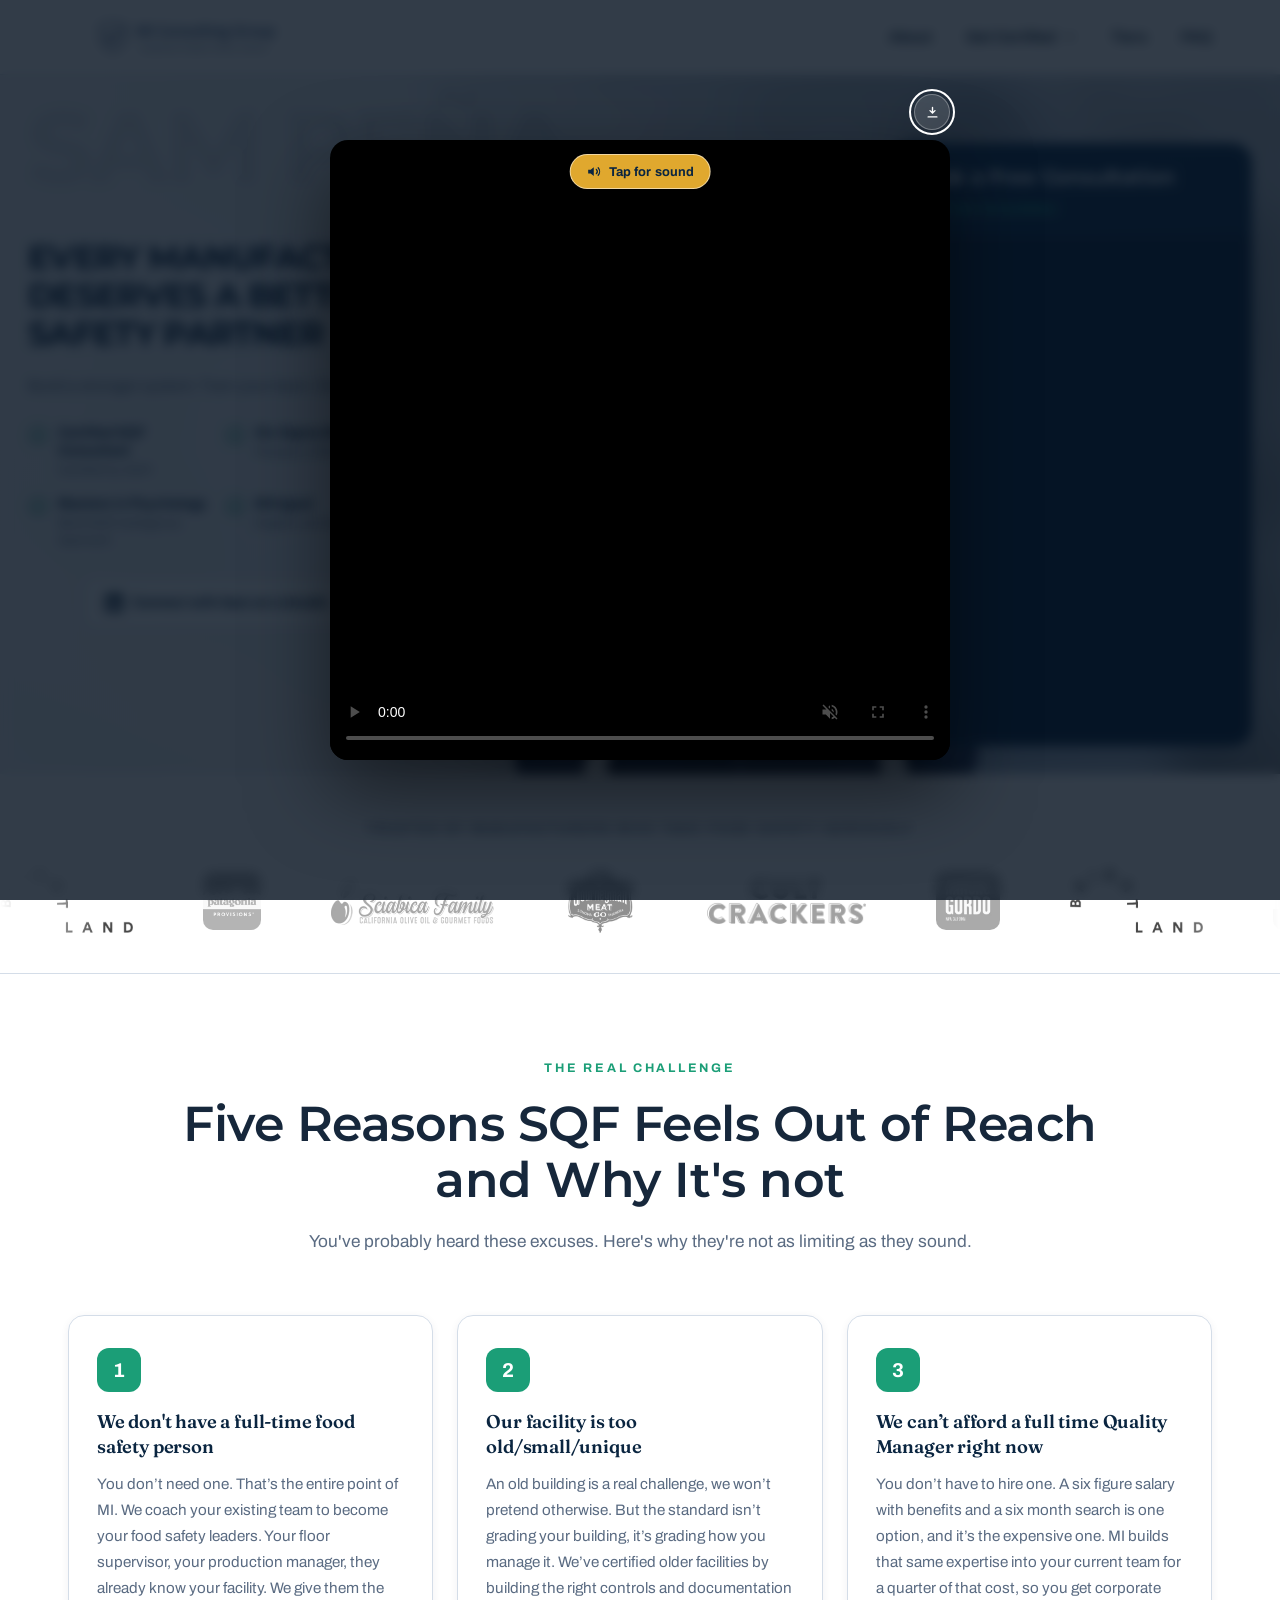
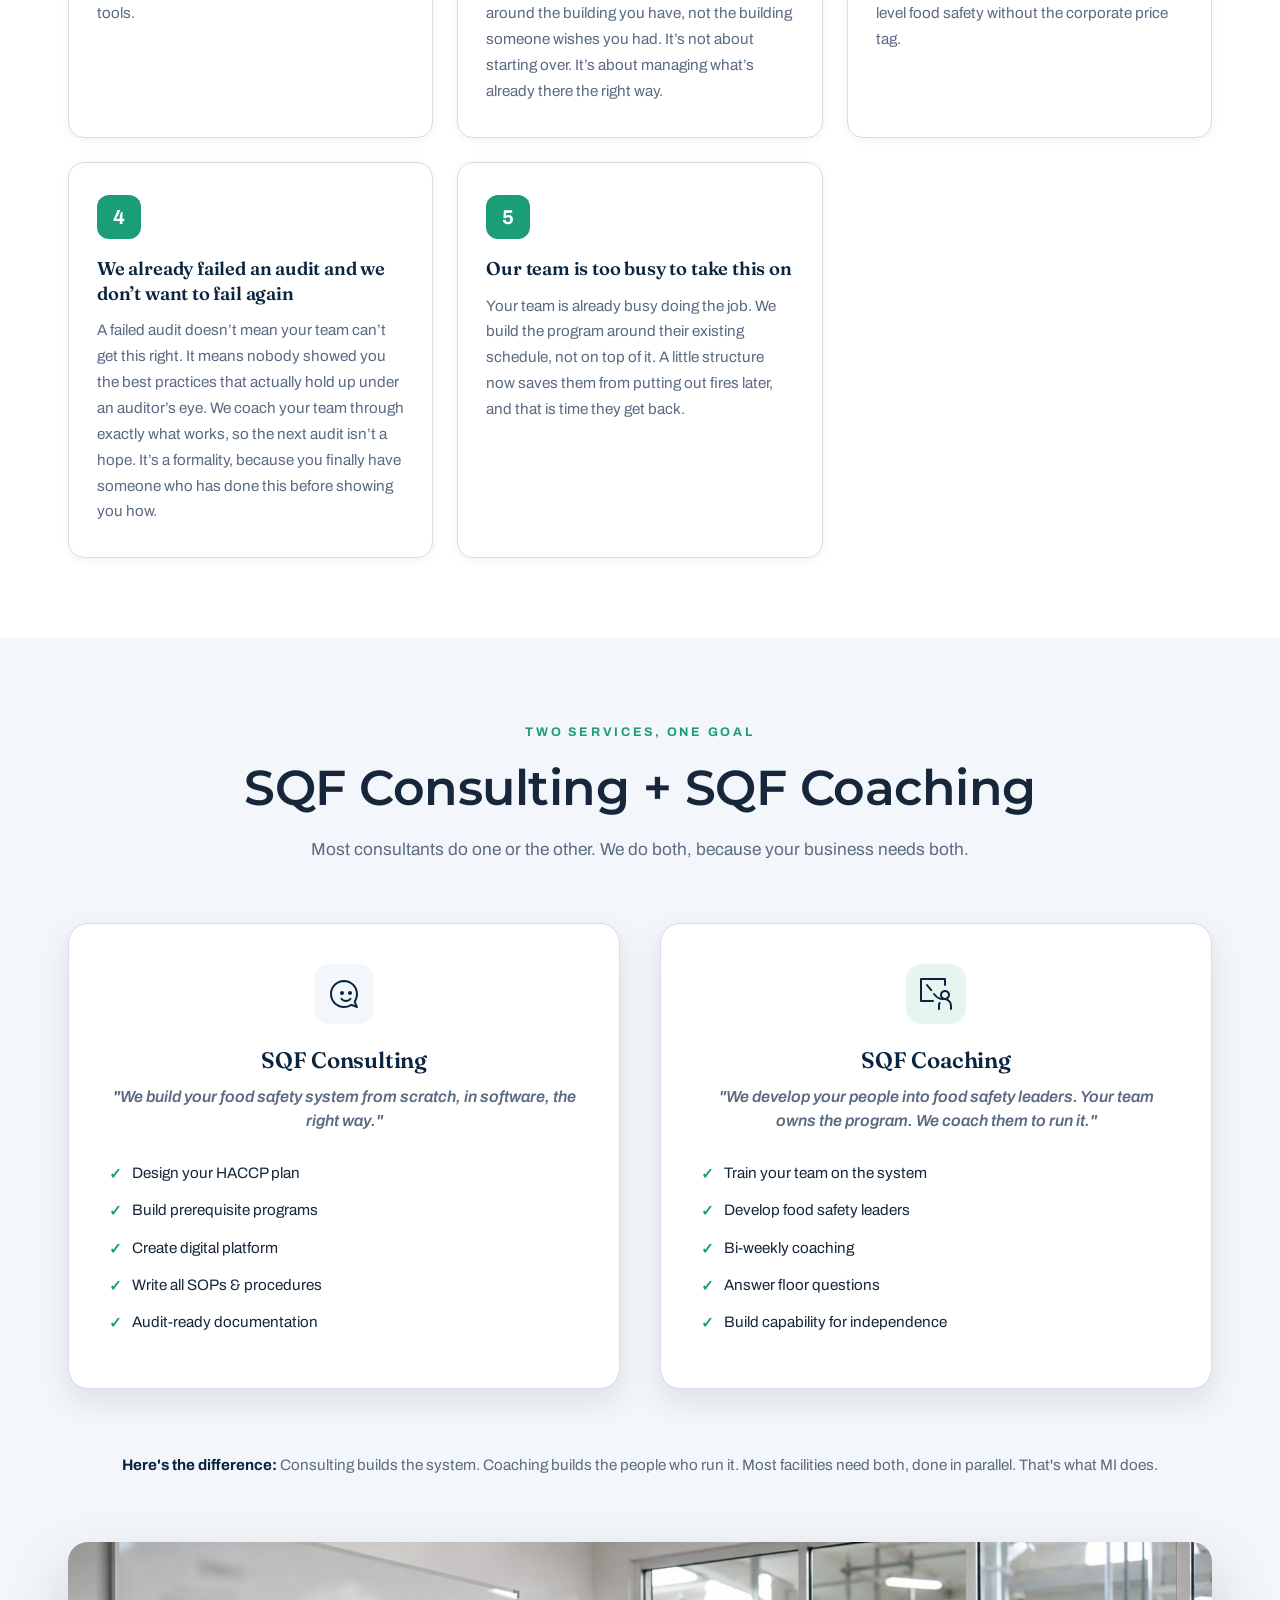
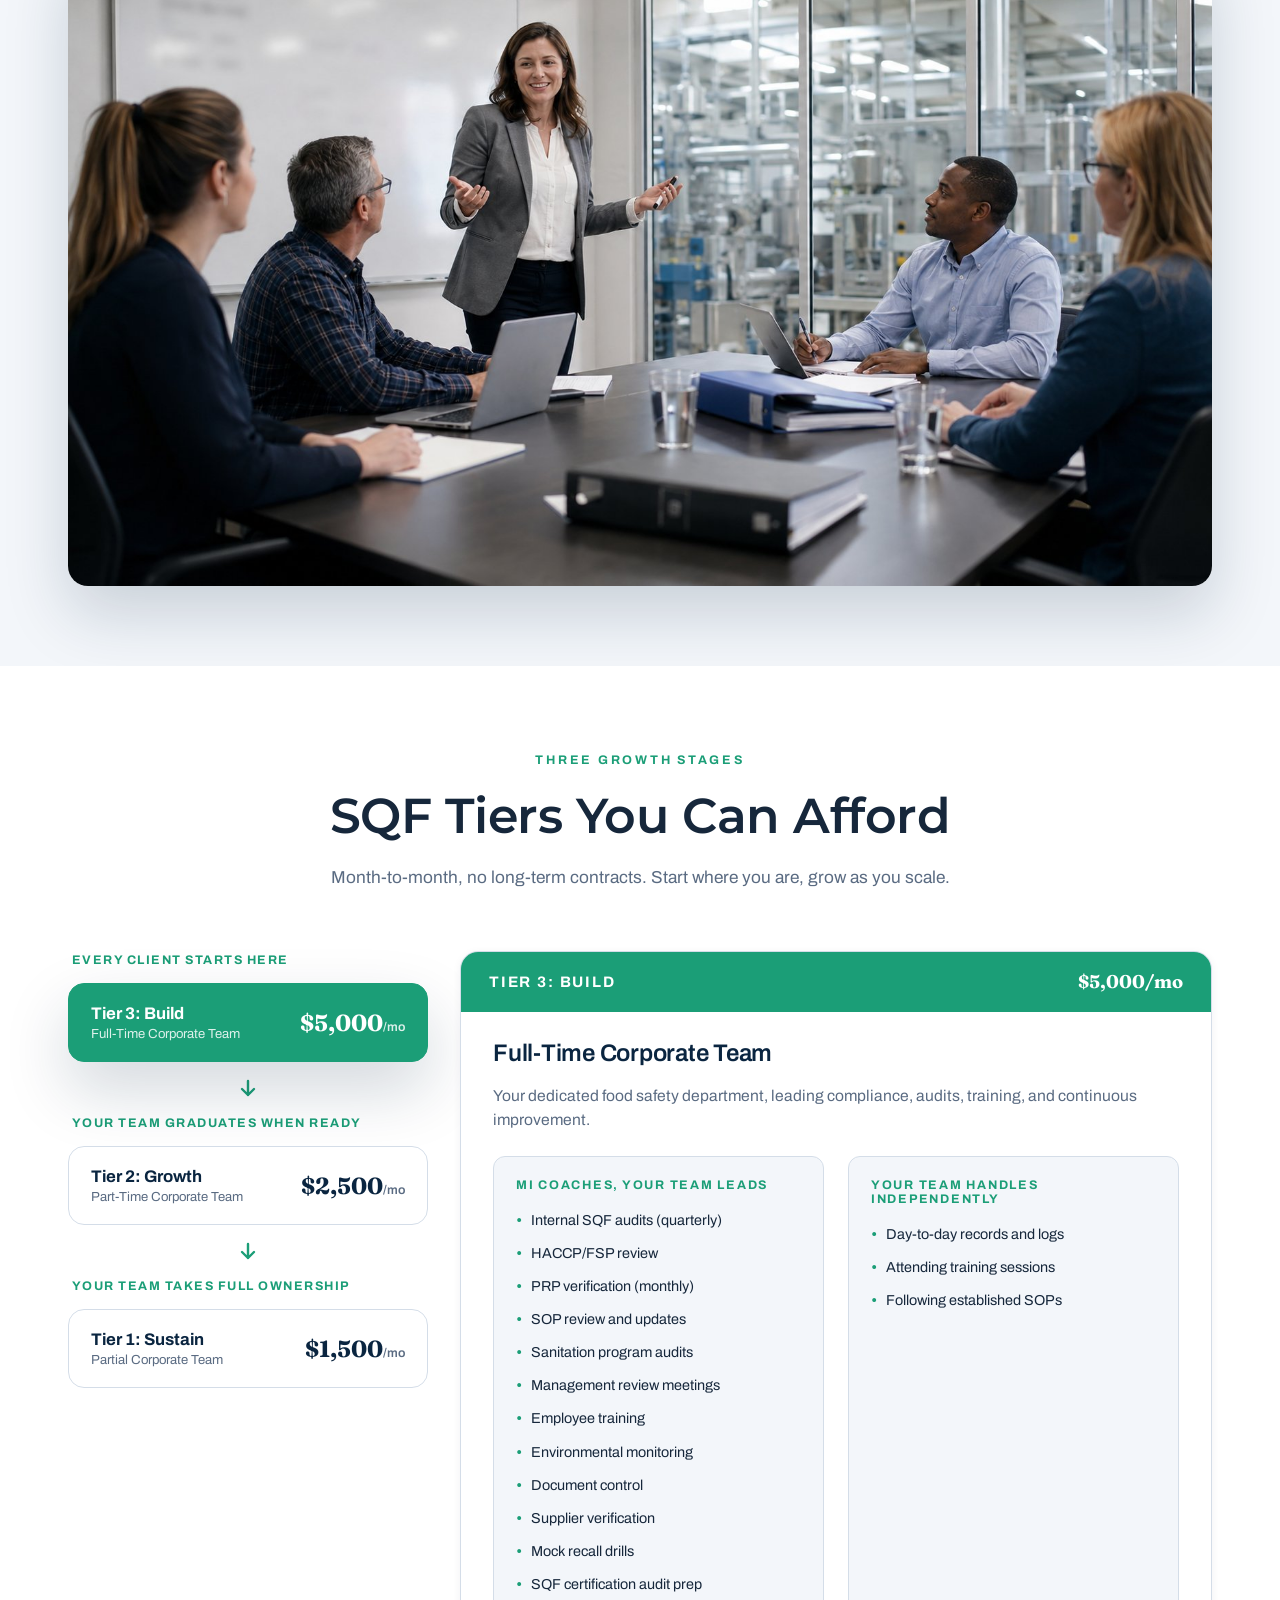
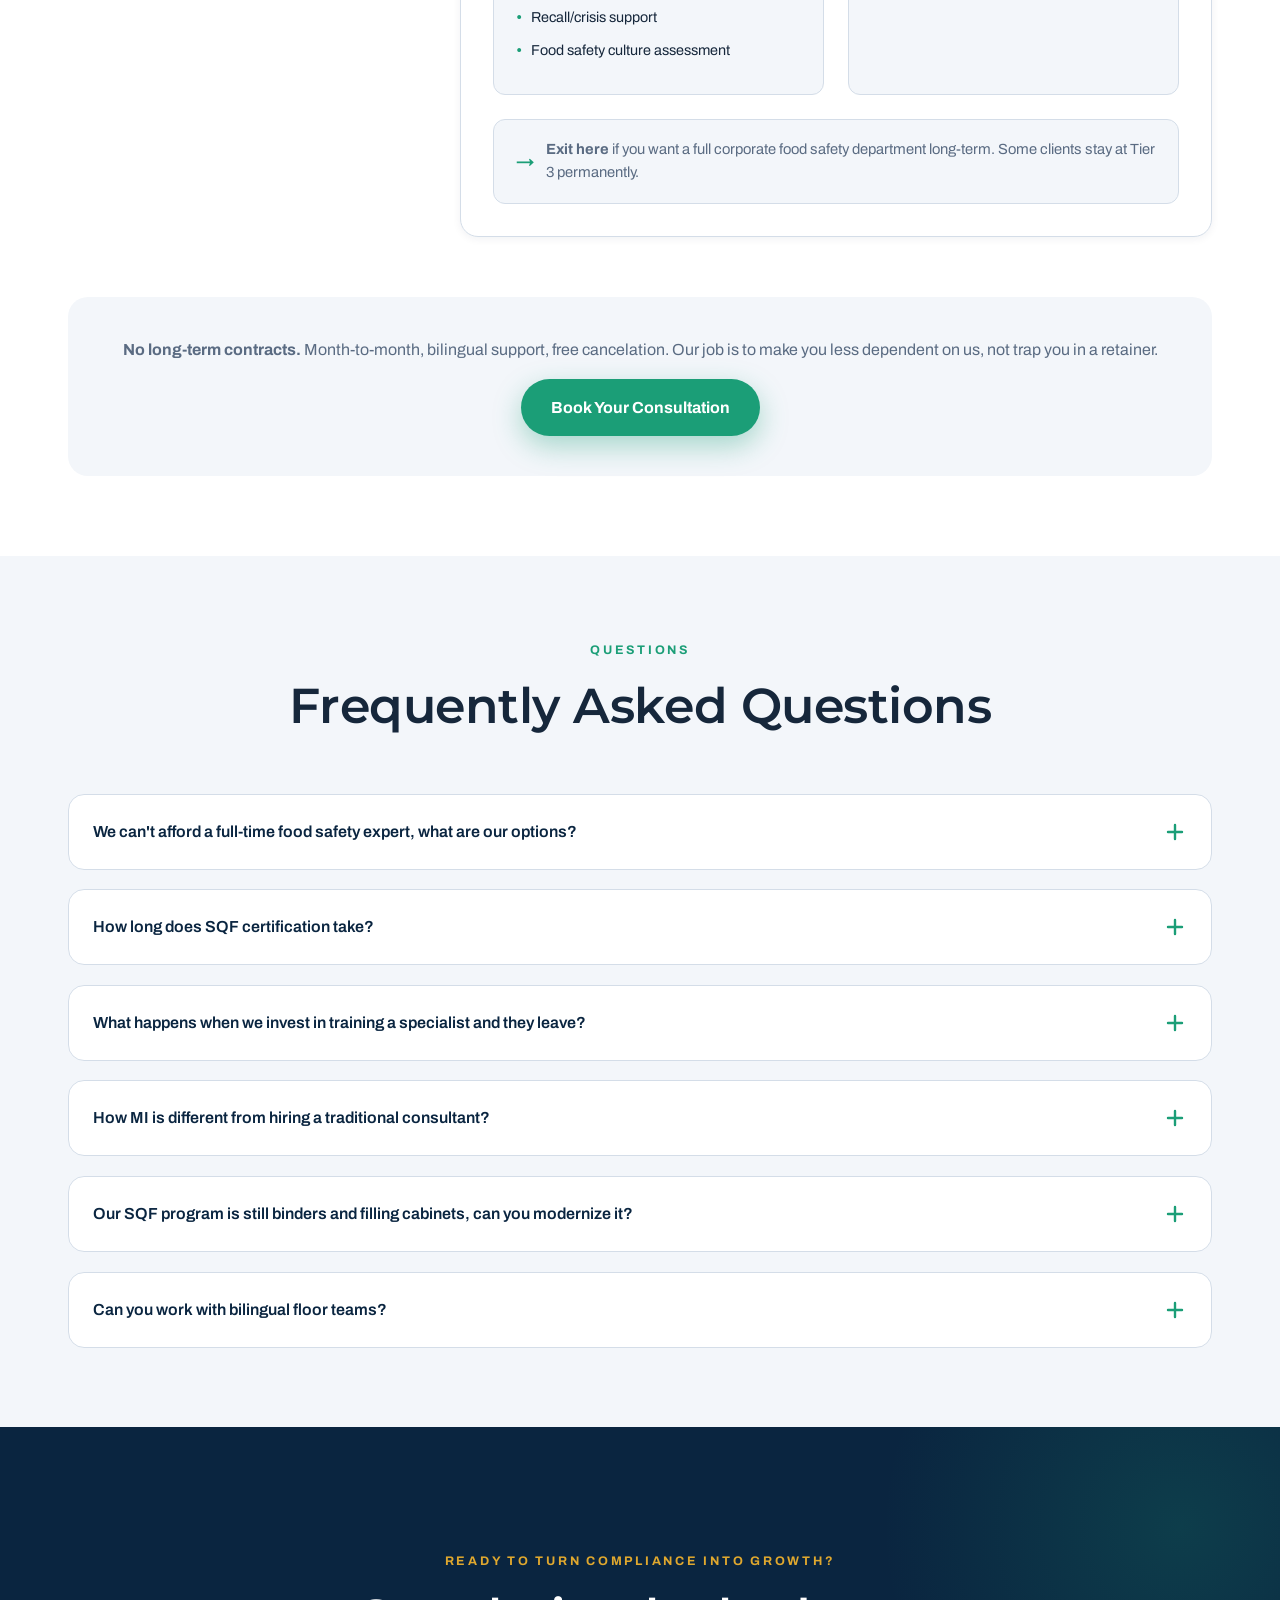
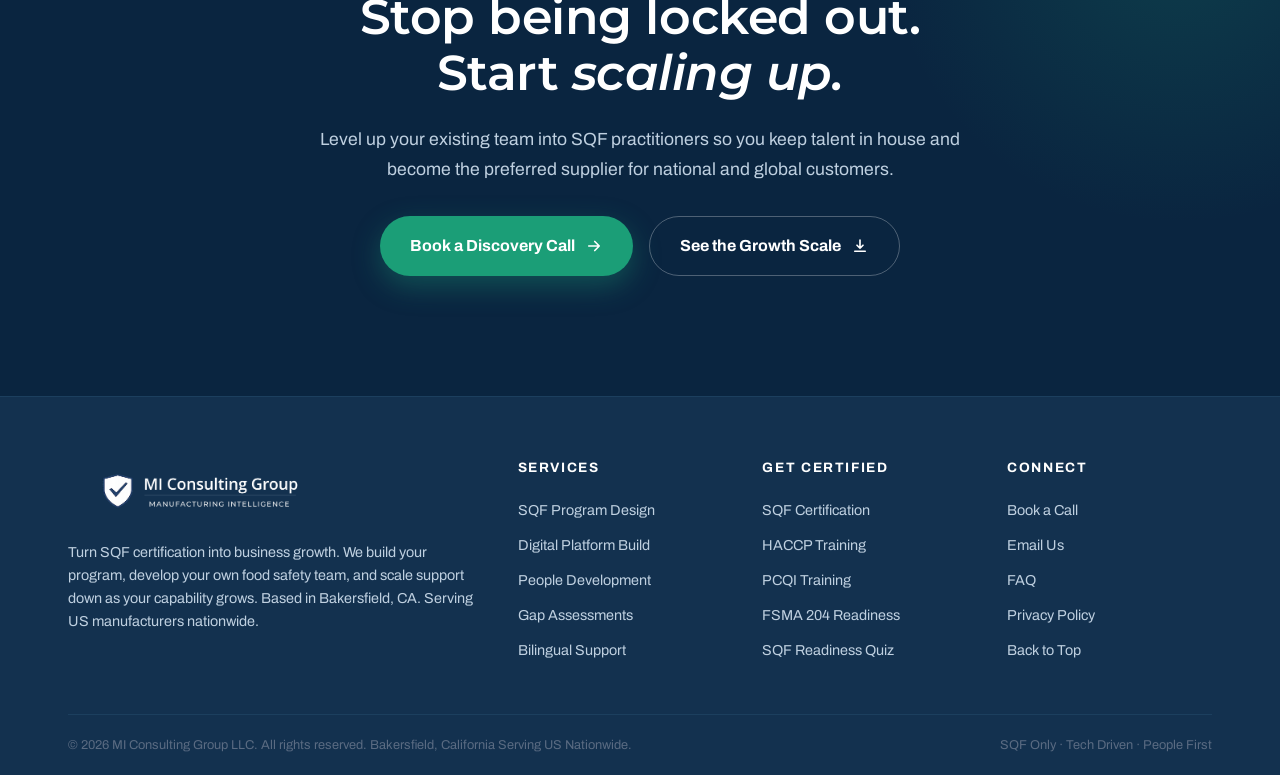
==== index.html @ e71f32a3 "Keep the sound on when a listening visitor minimises Minimising was forcing mute. For someone who ha" ====
<!DOCTYPE html>
<html lang="en">
<head>
<meta charset="UTF-8">
<!-- Google Tag Manager -->
<script>(function(w,d,s,l,i){w[l]=w[l]||[];w[l].push({'gtm.start':
new Date().getTime(),event:'gtm.js'});var f=d.getElementsByTagName(s)[0],
j=d.createElement(s),dl=l!='dataLayer'?'&l='+l:'';j.async=true;j.src=
'https://www.googletagmanager.com/gtm.js?id='+i+dl;f.parentNode.insertBefore(j,f);
})(window,document,'script','dataLayer','GTM-576VCXTQ');</script>
<!-- End Google Tag Manager -->

<!-- Google tag (gtag.js) -->
<script async src="https://www.googletagmanager.com/gtag/js?id=G-SN3Z9B61CW"></script>
<script>
  window.dataLayer = window.dataLayer || [];
  function gtag(){dataLayer.push(arguments);}
  gtag('js', new Date());

  gtag('config', 'G-SN3Z9B61CW');
</script>
<!-- End Google tag -->
<meta name="viewport" content="width=device-width, initial-scale=1.0">
<title>MI Consulting Group — Turn SQF Certification Into Business Growth</title>
<meta name="description" content="Compliance as Confidence. MI builds your SQF program, develops your people into a food safety team, and turns certification into retailer contracts, export access, and pricing power. 300+ manufacturers served. Bilingual. Monthly.">

<!-- SEO -->
<link rel="canonical" href="https://www.consultwithmi.com/">
<meta name="robots" content="index, follow, max-image-preview:large">
<meta name="keywords" content="SQF consulting, SQF certification, food safety consultant, food safety program, food manufacturing compliance, bilingual food safety, SQF coaching">

<!-- Open Graph (LinkedIn, WhatsApp, Facebook) -->
<meta property="og:type" content="website">
<meta property="og:url" content="https://www.consultwithmi.com/">
<meta property="og:site_name" content="MI Consulting Group">
<meta property="og:title" content="MI Consulting Group — Turn SQF Certification Into Business Growth">
<meta property="og:description" content="MI builds your SQF program, develops your people into a food safety team, and turns certification into retailer contracts, export access, and pricing power. 300+ manufacturers served. Bilingual. Monthly.">
<meta property="og:image" content="https://www.consultwithmi.com/images/hero-manufacturing.png">
<meta property="og:image:alt" content="MI Consulting Group — SQF food safety consulting for manufacturers">
<meta property="og:locale" content="en_US">

<!-- Twitter -->
<meta name="twitter:card" content="summary_large_image">
<meta name="twitter:title" content="MI Consulting Group — Turn SQF Certification Into Business Growth">
<meta name="twitter:description" content="MI builds your SQF program, develops your people into a food safety team, and turns certification into retailer contracts, export access, and pricing power.">
<meta name="twitter:image" content="https://www.consultwithmi.com/images/hero-manufacturing.png">

<!-- Structured data -->
<script type="application/ld+json">
{
  "@context": "https://schema.org",
  "@type": "ProfessionalService",
  "name": "MI Consulting Group",
  "url": "https://www.consultwithmi.com/",
  "logo": "https://www.consultwithmi.com/images/logo_mi.png",
  "image": "https://www.consultwithmi.com/images/hero-manufacturing.png",
  "description": "SQF (Safe Quality Food) consulting and coaching for food manufacturers. MI builds your SQF program, develops your people into a food safety team, and turns certification into retailer contracts, export access, and pricing power.",
  "email": "marketing@consultwithmi.com",
  "areaServed": "US",
  "availableLanguage": ["en", "es"],
  "knowsAbout": ["SQF Certification", "Food Safety", "Food Manufacturing Compliance", "HACCP", "Quality Assurance"],
  "slogan": "Compliance as Confidence"
}
</script>

<link rel="icon" href="images/favicon.ico?v=1" sizes="any">
<link rel="icon" type="image/png" sizes="32x32" href="images/favicon-32.png?v=1">
<link rel="apple-touch-icon" href="images/apple-touch-icon.png?v=1">
<link rel="preconnect" href="https://fonts.googleapis.com">
<link rel="preconnect" href="https://fonts.gstatic.com" crossorigin>
<link href="https://fonts.googleapis.com/css2?family=Fraunces:opsz,wght@9..144,400;9..144,500;9..144,600;9..144,700;9..144,900&family=Archivo:wght@400;500;600;700;800&family=Montserrat:wght@400;500;600;700;800&display=swap" rel="stylesheet">

<!-- Calendly -->
<link rel="preconnect" href="https://assets.calendly.com" crossorigin>
<link rel="preconnect" href="https://calendly.com" crossorigin>
<link rel="dns-prefetch" href="https://calendly.com">
<link rel="stylesheet" href="https://assets.calendly.com/assets/external/widget.css">
<script src="https://assets.calendly.com/assets/external/widget.js" async></script>
<style>
  :root{
    --navy:#0A2540;
    --navy-2:#13314F;
    --navy-3:#1C3F5E;
    --green:#1B9E77;
    --green-d:#15805F;
    --green-l:#27B98C;
    --gold:#E0A82E;
    --gold-d:#C9942099;
    --ink:#16273B;
    --slate:#5A6B82;
    --cloud:#F3F6FA;
    --mist:#E7EDF4;
    --line:#D4DDE8;
    --white:#FFFFFF;
    --ice:#BFD0E0;
    --shadow-sm:0 2px 8px rgba(10,37,64,.06);
    --shadow-md:0 12px 32px rgba(10,37,64,.10);
    --shadow-lg:0 28px 64px rgba(10,37,64,.18);
    --r:18px;
    --maxw:1200px;
  }
  *{margin:0;padding:0;box-sizing:border-box}
  html{scroll-behavior:smooth;background:var(--navy-2)}
  body{
    font-family:'Archivo',sans-serif;
    color:var(--ink);
    background:var(--white);
    line-height:1.6;
    -webkit-font-smoothing:antialiased;
    overflow-x:hidden;
  }
  h1,h2,h3,h4{font-family:'Fraunces',serif;line-height:1.1;letter-spacing:-.01em;font-weight:600}
  h1,h2{font-family:'Montserrat',sans-serif}
  a{color:inherit;text-decoration:none}
  img{display:block;max-width:100%}
  .wrap{max-width:var(--maxw);margin:0 auto;padding:0 28px}
  .eyebrow{
    font-family:'Archivo',sans-serif;font-weight:700;font-size:.78rem;
    letter-spacing:.22em;text-transform:uppercase;color:var(--green);
    display:inline-flex;align-items:center;
  }
  .eyebrow.on-dark{color:var(--gold)}
  .eyebrow.centered{justify-content:center}

  /* ---------- BUTTONS ---------- */
  .btn{
    display:inline-flex;align-items:center;gap:10px;
    font-family:'Archivo',sans-serif;font-weight:700;font-size:1rem;
    padding:16px 30px;border-radius:100px;cursor:pointer;border:none;
    transition:transform .25s cubic-bezier(.2,.8,.2,1),box-shadow .25s,background .2s;
    white-space:nowrap;
  }
  .btn-primary{background:var(--green);color:#fff;box-shadow:0 10px 28px rgba(27,158,119,.36)}
  .btn-primary:hover{background:var(--green-d);transform:translateY(-3px);box-shadow:0 16px 36px rgba(27,158,119,.46)}
  .btn-gold{background:var(--gold);color:var(--navy);box-shadow:0 10px 28px rgba(224,168,46,.34)}
  .btn-gold:hover{transform:translateY(-3px);box-shadow:0 16px 36px rgba(224,168,46,.46)}
  .btn-ghost{background:transparent;color:var(--navy);border:1.5px solid var(--line)}
  .btn-ghost:hover{border-color:var(--green);color:var(--green-d);transform:translateY(-3px)}
  .btn-ghost.on-dark{color:#fff;border-color:rgba(255,255,255,.28)}
  .btn-ghost.on-dark:hover{border-color:var(--gold);color:var(--gold)}
  .btn-block{width:100%;justify-content:center}
  .btn .arrow{transition:transform .25s}
  .btn:hover .arrow{transform:translateX(4px)}
  .btn-ghost-green{background:transparent;color:#fff;border:1.5px solid rgba(255,255,255,.4)}
  .btn-ghost-green:hover{border-color:var(--green-l);background:rgba(27,158,119,.12);transform:translateY(-3px)}
  .btn-sm{padding:12px 24px;font-size:.9rem}

  /* ---------- NAV ---------- */
  header.nav{
    position:sticky;top:0;z-index:100;
    background:rgba(255,255,255,.86);backdrop-filter:blur(14px);
    border-bottom:1px solid var(--line);
  }
  .nav-inner{display:flex;align-items:center;justify-content:space-between;height:74px}
  .logo{display:flex;align-items:center;gap:12px;font-family:'Fraunces',serif;font-weight:700;font-size:1.32rem;color:var(--navy)}
  .logo .mark{
    width:42px;height:42px;border-radius:11px;
    background:linear-gradient(135deg,var(--navy),var(--navy-3));
    display:grid;place-items:center;color:#fff;font-size:1.05rem;font-weight:900;
    position:relative;overflow:hidden;
  }
  .logo .mark::after{content:"";position:absolute;inset:0;background:
    radial-gradient(circle at 72% 78%,rgba(27,158,119,.9),transparent 56%)}
  .logo .mark span{position:relative;z-index:1;letter-spacing:-.04em}
  .logo small{display:block;font-family:'Archivo',sans-serif;font-weight:600;font-size:.6rem;letter-spacing:.18em;color:var(--slate);text-transform:uppercase;margin-top:-3px}
  .logo img{height:68px;width:auto;display:block}
  .nav .logo img{height:61.2px}
  .nav-links{display:flex;align-items:center;gap:34px}
  .nav-links a{font-weight:600;font-size:.95rem;color:var(--ink);transition:color .2s;position:relative}
  .nav-links a:not(.btn)::after{content:"";position:absolute;left:0;bottom:-6px;width:0;height:2px;background:var(--green);transition:width .25s}
  .nav-links a:not(.btn):hover::after{width:100%}
  .nav-links a:not(.btn):hover{color:var(--green-d)}
  .nav-cta{padding:11px 22px;font-size:.92rem}

  /* nav dropdown */
  .nav-drop{position:relative}
  .nav-drop::after{content:"";position:absolute;top:100%;left:0;right:0;height:18px}
  .nav-drop-toggle{display:inline-flex;align-items:center;gap:7px;font-family:inherit;font-weight:600;font-size:.95rem;color:var(--ink);background:none;border:none;padding:0;cursor:pointer;transition:color .2s;position:relative}
  .nav-drop-toggle::after{content:"";position:absolute;left:0;bottom:-6px;width:0;height:2px;background:var(--green);transition:width .25s}
  .nav-drop:hover .nav-drop-toggle::after,.nav-drop.open .nav-drop-toggle::after{width:100%}
  .nav-drop:hover .nav-drop-toggle,.nav-drop.open .nav-drop-toggle{color:var(--green-d)}
  .nav-drop-caret{transition:transform .25s;flex-shrink:0}
  .nav-drop.open .nav-drop-caret{transform:rotate(180deg)}
  .nav-drop-menu{
    position:absolute;top:calc(100% + 18px);left:50%;
    transform:translateX(-50%) translateY(-8px);
    min-width:302px;background:#fff;border:1px solid var(--line);border-radius:14px;
    box-shadow:var(--shadow-lg);padding:8px;display:flex;flex-direction:column;gap:2px;
    opacity:0;visibility:hidden;transition:opacity .22s,transform .22s,visibility .22s;z-index:110;
  }
  .nav-drop:hover .nav-drop-menu,.nav-drop.open .nav-drop-menu{opacity:1;visibility:visible;transform:translateX(-50%) translateY(0)}
  .nav-drop-menu a{display:flex;align-items:center;gap:13px;padding:10px 12px;border-radius:11px;white-space:nowrap;transition:background .18s}
  .nav-drop-menu a:not(.btn)::after{display:none}
  .nav-drop-menu a:hover{background:var(--cloud)}
  .drop-badge{width:40px;height:40px;flex-shrink:0;border-radius:11px;display:grid;place-items:center;
    font-family:'Archivo',sans-serif;font-weight:800;font-size:.7rem;letter-spacing:.01em}
  .drop-badge.sqf{background:rgba(10,37,64,.08);color:var(--navy)}
  .drop-badge.haccp{background:rgba(27,158,119,.13);color:var(--green-d)}
  .drop-badge.pcqi{background:rgba(224,168,46,.18);color:#A9761A}
  .drop-badge.fsma{background:var(--mist);color:var(--navy-3)}
  .drop-text{display:flex;flex-direction:column;gap:2px;line-height:1.3}
  .drop-text strong{font-weight:700;font-size:.94rem;color:var(--ink);transition:color .18s}
  .drop-text small{font-weight:500;font-size:.78rem;color:var(--slate)}
  .nav-drop-menu a:hover .drop-text strong{color:var(--green-d)}
  .burger{display:none;flex-direction:column;gap:5px;cursor:pointer;background:none;border:none;padding:8px}
  .burger span{width:24px;height:2.4px;background:var(--navy);border-radius:2px;transition:.3s}

  /* Anchor targets must clear the 75px sticky nav. Without this the scroll-spy's
     replaceState('#lead') makes Chrome scroll the hero's top 75px under the header,
     clipping the booking card — and every nav anchor lands 75px too low. */
  section[id]{scroll-margin-top:90px}

  /* ---------- HERO ----------
     Four layers, back to front:
       1. .hero::before — the plant photo, blurred into pure texture
       2. .hero::after  — a white gradient that whitens the left half so the navy copy reads
       3. .hero-photo   — samHeroreal.webp, a transparent cutout of Sam, sharp and bottom-anchored
       4. .wrap         — wordmark, copy and the booking card
     The hero carried a full-bleed <video> of Sam for one revision and the cutout was deleted
     to make room for it. Both of those are undone here: the still is the hero again, and the
     footage moved out of the section entirely into .fvp, the player that opens over the page
     on load. Nothing in this block measures against the video any more. */
  /* The hero runs 160px wider than the rest of the page, which is why it carries its own
     width instead of using --maxw. It cannot go wider than 1360: Sam is positioned against
     the VIEWPORT centre, not against the wrap, so widening the wrap slides the booking card
     right while he stays put, and the card's left edge crosses his right arm at 1460. 1360
     leaves 50px of him behind the card, which is what makes him read as standing in front of
     it; by 1420 the overlap is down to 20px and a strip of background shows between them. */
  .hero{--hero-maxw:1360px;
    position:relative;background:#F2F5F8;color:var(--ink);overflow:hidden;isolation:isolate;
    min-height:600px;display:flex;align-items:center;padding:28px 0}
  .hero::before{content:"";position:absolute;inset:-40px;z-index:0;pointer-events:none;
    background:url('images/hero-manufacturing.png') center/cover no-repeat;filter:blur(24px) saturate(.7);opacity:.72}
  /* heavy on the left where the navy copy lives, almost clear on the right so the plant reads */
  .hero::after{content:"";position:absolute;inset:0;z-index:1;pointer-events:none;
    background:linear-gradient(to right,rgba(242,245,248,.98) 0%,rgba(242,245,248,.93) 30%,rgba(242,245,248,.5) 48%,rgba(242,245,248,.2) 72%,rgba(242,245,248,.3) 100%)}
  /* no position:relative here on purpose — .hero-photo must anchor to .hero's floor,
     not to the wrap, whose height is only as tall as the grid. z-index still applies
     because .wrap is a flex item. */
  /* 3, not 2: .hero-photo sits at 2 to clear the ::after scrim, and the wrap has to stay
     above him or he paints over the booking card. */
  .hero .wrap{z-index:3;width:100%;max-width:var(--hero-maxw)}
  /* the <picture> around Sam must not become a box of its own — see the note on the markup */
  .hero picture{display:contents}
  /* Giant watermark behind the copy. Absolute against .hero (the wrap is unpositioned on
     desktop, on purpose — see above), so it can bleed off the top edge and get cropped by
     the hero's overflow:hidden. z-index 0 puts it under .hero-photo (2) and .hero-grid (2),
     so "PEÑA" runs behind Sam's shoulder and the headline sits over the letters.
     Desktop only — the 768 block hides it, so there is one ladder here and not two. The
     sizing is a taste call: the mark is texture, not a headline. The nbsp in the markup is
     left in place; it stops the two words wrapping, which no longer matters at these widths
     but costs nothing and would matter again the moment this shows on a narrow viewport.
     Width tracks --hero-maxw and not --maxw so the left edge stays flush with the headline's;
     on the page's own 1200 it would start 80px to the right of it.
     top is in em on purpose, so it tracks whatever font-size is set above. line-height .8
     pulls the line box up over the glyphs and the Ñ's tilde paints about 0.2em above cap
     height, so at the old flat 10px the tilde was cut by 11px on a wide monitor while the
     capitals still cleared by 15. Measured the ratio it actually needs at four sizes: 0.164
     to 0.173em. .21em covers all of them with 2 to 6px to spare and keeps covering them if
     the size changes. */
  .hero-mark{position:absolute;top:.30em;left:50%;transform:translateX(-50%);
    width:min(100%,var(--hero-maxw));padding:0 28px;z-index:0;pointer-events:none;user-select:none;
    font-family:'Montserrat',sans-serif;font-weight:800;font-size:min(8vw,8rem);
    line-height:.8;letter-spacing:-.045em;color:rgba(10,37,64,.07)}
  /* Sam is a cutout: no frame, no crop — just anchor him to the floor of the hero */
  /* centred on the viewport, like the wrap, so the overlap with the booking card stays
     constant at every width above --maxw instead of drifting. Sized by width, not by the
     hero's height, so a taller card can't inflate him. */
  /* -28% and 472px, not the -30%/clamp(300px,32vw,412px) the old bust-length photo used.
     The source is cropped above his belt (see the note on the img), leaving a 0.835 figure.
     The width is held at 472 rather than raised to compensate: he keeps his apparent size
     and the crop lowers him instead, which puts the top of his head 134px under the section
     edge. Raising it to ~507 would pull the head back up to 93px, at the cost of pushing
     more of him under the booking card.
     A flat width, not a clamp, because he only shows from 1081px up and 32vw already
     saturates any sensible cap there — the clamp was dead code pretending to be responsive.
     Flat also means that 134px is the same at every desktop width instead of swelling on
     the narrow end.
     Checked every 8px from 1081 to 1600 against the real ink edge of the alpha channel, per
     line of copy: worst clearance 34px. Between 22% and 34% of him — his far arm and part of
     that shoulder — passes behind the booking card, which is deliberate: it reads as depth.
     His face and torso stay whole, which is the part that has to survive. */
  .hero-photo{position:absolute;left:50%;transform:translateX(-28%);bottom:0;width:472px;height:auto;max-width:none;
    z-index:2;pointer-events:none;filter:drop-shadow(0 26px 46px rgba(10,37,64,.26))}
  .hero-grid{display:grid;grid-template-columns:minmax(0,1fr) 362px;gap:40px;align-items:center;position:relative;z-index:2}
  /* Anchored to the top of the row, not centred in it, so the gap under the watermark is
     the same at every viewport height. Centred, the copy rode up as the row shrank — the
     row's height follows the card, and the card scales down on short screens (see
     --bc-scale) — and the headline ended up inside the SAM letters. The margin is the gap:
     the mark's glyphs bottom out 112px below the row's top edge. */
  .hero-copy{order:1;max-width:560px;align-self:start;margin-top:136px}
  /* uppercase lives in CSS, not in the markup, so the sentence stays readable to screen
     readers and to anything that reuses it (search snippets, social cards). max-width is
     what breaks it into the reference's three lines. */
  /* Swept every 8px from 1081 to 1600: two lines up to 1169 (the type is still small enough
     that "EVERY MANUFACTURER DESERVES" fits on one), three from 1177 up — "EVERY
     MANUFACTURER / DESERVES A BETTER FOOD / SAFETY PARTNER". Never four, never ragged.
     Worst clearance to Sam's silhouette over the whole sweep is 34px, at 1081.
     No max-width here: the 560px column of .hero-copy is what does the breaking. */
  .hero h1{font-size:clamp(1.9rem,2.6vw,2.35rem);font-weight:700;margin:0;color:var(--navy);line-height:1.14;
    letter-spacing:-.02em;text-transform:uppercase}
  /* 420, not the 376 the old three-line paragraph used: the new line measures 402px here and
     376 broke it in two. Still far left of Sam — the headline reaches 569px in the same
     column and clears him by 34. */
  .hero .sub{font-size:.98rem;color:var(--slate);margin:20px 0 0;max-width:420px;line-height:1.6}
  /* credentials, 2x2 with green check marks */
  /* capped so the second column never lands on Sam's shoulder — his bounding box is
     widest at the bottom (his elbows), which is exactly this band of the hero */
  .hero-creds{list-style:none;display:grid;grid-template-columns:1fr 1fr;gap:16px 18px;margin:26px 0 0;max-width:376px}
  .hero-creds li{display:grid;grid-template-columns:20px 1fr;gap:10px;align-items:start}
  .hero-creds>li>svg{width:20px;height:20px;margin-top:1px;color:var(--green)}
  .hero-creds b{display:block;font-family:'Archivo',sans-serif;font-size:.86rem;font-weight:700;color:var(--navy);line-height:1.3;
    transition:color .18s ease}
  .hero-creds b+span{display:block;font-size:.76rem;color:var(--slate);margin-top:2px;line-height:1.4}
  /* Hover picks up the whole row, not just the label, so the target is the full credential
     and not a 120px string of text — but only the label changes colour; the line under it
     stays slate. Behind @media(hover:hover) because these are not links: on a touch screen
     :hover latches after a tap and the colour would stay stuck with nothing to undo it. */
  @media(hover:hover){
    .hero-creds li:hover b{color:var(--gold)}
  }
  /* same 376px cap as .sub and .hero-creds, so the button centres against the visible
     text column instead of the full 560px copy track — centred in 560 it would drift
     right of the copy and land under Sam */
  .hero-actions{display:flex;flex-wrap:wrap;justify-content:center;gap:12px;margin-top:28px;max-width:376px}
  .hero-actions .btn{font-size:.86rem;padding:14px 20px;border-radius:12px;gap:9px}
  /* the booking card is the desktop CTA; this button only exists where the card does not */
  .hero-book{display:none}
  .hero-actions .btn-ghost{background:rgba(255,255,255,.9);border-color:var(--line)}

  /* ---- FOUNDER VIDEO PLAYER (.fvp) ----
     One element with two shapes, switched by data-state on the root:

       stage — centred over a dark backdrop, the size of a modal. This is what the page opens
               with: the video is already playing, muted, because muted is the only autoplay
               a browser will grant without a gesture. The yellow pill is the gesture's
               invitation; it is deliberately the loudest thing on screen.
       mini  — a small square pinned to the bottom-right corner, still playing, silent, with
               the page fully usable behind it.

     It is one element and not two players so that minimising never reloads or restarts
     anything: the <video> keeps its buffer and its playhead, and only its box moves.

     The root is inset:0 with pointer-events:none, and only the pieces that need clicks turn
     them back on. In mini state that matters — the root still covers the viewport, and
     without this it would swallow every click on the page behind it. */
  .fvp[hidden]{display:none}
  .fvp{position:fixed;inset:0;z-index:9999;pointer-events:none}
  .fvp-backdrop{position:absolute;inset:0;pointer-events:none;opacity:0;
    background:rgba(6,18,32,.82);backdrop-filter:blur(6px);-webkit-backdrop-filter:blur(6px);
    transition:opacity .28s ease}
  .fvp[data-state="stage"] .fvp-backdrop{opacity:1;pointer-events:auto}

  /* The source is 1:1, so the box is squared off the smaller axis and never letterboxes.
     84vh rather than 90 leaves room for the minimise button to sit clear above it on a short
     laptop instead of overlapping the frame.
     No transition between the two boxes: stage is centred with left/top:50% and mini is
     pinned with right/bottom, and those are different properties — there is nothing for the
     browser to interpolate. Each state runs its own short keyframe instead, which fires on
     the state change because that is when the selector starts matching. */
  .fvp-box{position:absolute;pointer-events:auto}
  .fvp[data-state="stage"] .fvp-box{left:50%;top:50%;transform:translate(-50%,-50%);
    width:min(88vw,84vh,620px);animation:fvpStage .26s ease-out}
  .fvp[data-state="mini"] .fvp-box{right:18px;bottom:18px;width:clamp(150px,22vw,208px);
    animation:fvpMini .26s cubic-bezier(.2,.8,.3,1)}
  @keyframes fvpStage{from{opacity:0;transform:translate(-50%,-50%) scale(.94)}}
  @keyframes fvpMini{from{opacity:0;transform:translateY(14px) scale(.8)}}
  .fvp-video{display:block;width:100%;aspect-ratio:1/1;background:#000;
    border-radius:18px;box-shadow:0 30px 80px rgba(0,0,0,.5)}
  /* Clickable in mini, where the whole square is the expand target — there is no room for a
     labelled control at 150px and native controls are switched off there. */
  .fvp[data-state="mini"] .fvp-video{border-radius:14px;
    box-shadow:0 18px 44px rgba(10,37,64,.38)}
  /* Draggable in mini. The corner it defaults to is over the booking calendar on a desktop
     hero, and the whole point of the mini is that the page stays usable behind it, so the
     visitor gets to move it out of the way.
     grab, not pointer, because that is what the square now is: a thing you pick up. It is
     still a click target — the script tells a tap from a drag by distance (see fvpDrag).
     touch-action:none is what makes this work on a phone at all; without it the browser
     claims the gesture for scrolling and pointermove never fires.
     `will-change` is deliberately absent: the box moves by left/top on a fixed element and
     promoting it to its own layer for the few seconds of a drag costs more than it saves. */
  .fvp[data-state="mini"] .fvp-box{cursor:grab;touch-action:none}
  .fvp[data-state="mini"] .fvp-box.is-dragging{cursor:grabbing;
    /* the drop shadow lifts while it is in the air, so the square reads as picked up */
    filter:drop-shadow(0 26px 46px rgba(10,37,64,.34))}

  /* The unmute invitation. Gold, because the video autoplays silent and nothing else on the
     page is this colour — the point is that it cannot be mistaken for decoration. It sits top
     centre rather than bottom, where the native controls (stage only) already live.
     Navy on gold, not white: #0A2540 on #E0A82E is 7.4:1, white on the same is 2.2:1. */
  .fvp-sound{position:absolute;top:14px;left:50%;transform:translateX(-50%);
    display:inline-flex;align-items:center;gap:8px;cursor:pointer;
    padding:9px 15px;border-radius:999px;border:1px solid rgba(255,255,255,.55);
    background:var(--gold);color:var(--navy);
    font-family:'Archivo',sans-serif;font-size:.8rem;font-weight:700;letter-spacing:.01em;
    animation:fvpPulse 1.9s ease-in-out infinite}
  .fvp-sound svg{width:15px;height:15px;flex:0 0 15px}
  @keyframes fvpPulse{
    0%,100%{box-shadow:0 4px 16px rgba(224,168,46,.45),0 0 0 0 rgba(224,168,46,.55)}
    70%    {box-shadow:0 4px 16px rgba(224,168,46,.45),0 0 0 12px rgba(224,168,46,0)}}
  /* Once the sound is on the pill has done its job: it drops the label and the pulse and
     becomes an ordinary mute toggle, dark enough to stop competing with the video. */
  .fvp-sound.is-live{background:rgba(6,18,32,.6);border-color:rgba(255,255,255,.3);color:#fff;
    animation:none;padding:9px;backdrop-filter:blur(8px);-webkit-backdrop-filter:blur(8px)}
  .fvp-sound.is-live .fvp-sound-txt{display:none}
  .fvp-sound:focus-visible{outline:2px solid #fff;outline-offset:3px}
  /* No gold pill in mini: mini is the state the visitor chose in order to be left alone, and
     a pulsing gold badge in the corner of the page is the opposite of that. The live (muted-
     toggle) form does survive down there, because a corner player that is talking has to be
     silenceable without expanding it first. Parked left so it clears the tool buttons. */
  .fvp[data-state="mini"] .fvp-sound{display:none}
  /* ...unless the visitor has used the sound at some point. Then the toggle rides along into
     the corner in its small dark form — in BOTH directions, so muting down there is not a
     one-way door — parked left of the tool buttons. */
  .fvp[data-state="mini"][data-sound-used] .fvp-sound{display:inline-flex;
    top:6px;left:6px;transform:none;padding:6px;animation:none;
    background:rgba(6,18,32,.62);border-color:rgba(255,255,255,.34);color:#fff}
  .fvp[data-state="mini"][data-sound-used] .fvp-sound-txt{display:none}
  .fvp[data-state="mini"][data-sound-used] .fvp-sound svg{width:14px;height:14px}
  @media(prefers-reduced-motion:reduce){
    .fvp-sound{animation:none}
    .fvp[data-state="stage"] .fvp-box,.fvp[data-state="mini"] .fvp-box{animation:none}
    .fvp-backdrop{transition:none}
  }

  /* Minimise / expand / close. In stage they sit ABOVE the frame, on the backdrop, where
     white on rgba(6,18,32,.82) reads. In mini there is no backdrop to sit on — the page
     behind is white — so they move inside the frame and carry their own dark chip. */
  .fvp-tools{position:absolute;display:flex;gap:8px;z-index:2}
  .fvp[data-state="stage"] .fvp-tools{top:-46px;right:0}
  .fvp[data-state="mini"] .fvp-tools{top:6px;right:6px;gap:5px}
  .fvp-tool{width:36px;height:36px;border-radius:50%;cursor:pointer;display:grid;place-items:center;
    background:rgba(255,255,255,.14);border:1px solid rgba(255,255,255,.3);color:#fff;
    transition:background .18s ease}
  .fvp-tool:hover{background:rgba(255,255,255,.28)}
  .fvp-tool:focus-visible{outline:2px solid #fff;outline-offset:3px}
  .fvp-tool svg{width:15px;height:15px}
  .fvp[data-state="mini"] .fvp-tool{width:26px;height:26px;background:rgba(6,18,32,.62);
    border-color:rgba(255,255,255,.34)}
  .fvp[data-state="mini"] .fvp-tool svg{width:12px;height:12px}
  /* Each state shows the way out of itself and hides the other's. Stage cannot be closed
     outright on purpose — minimise is its exit, and from mini the close is one more click.
     A visitor who closes has said no twice, which is when it is fair to take it away for
     good; a single stray click on a full-screen overlay is not that. */
  .fvp[data-state="stage"] .fvp-expand,.fvp[data-state="stage"] .fvp-close{display:none}
  .fvp[data-state="mini"] .fvp-min{display:none}
  /* Only the stage locks the page. Mini is meant to be watched while scrolling. */
  body.fvp-stage{overflow:hidden}
  @media(max-width:768px){
    .fvp[data-state="stage"] .fvp-box{width:min(92vw,72vh,560px)}
    .fvp[data-state="mini"] .fvp-box{right:12px;bottom:calc(12px + env(safe-area-inset-bottom,0px));
      width:min(38vw,150px)}
  }

  /* form in hero */
  .qual-form{background:rgba(255,255,255,.08);backdrop-filter:blur(20px);border:1px solid rgba(255,255,255,.12);border-radius:24px;padding:28px;height:fit-content;position:sticky;top:80px;order:2}
  .qual-form h3{font-size:1.1rem;color:#fff;margin-bottom:8px;font-weight:600}
  .qual-form h4{font-size:1.05rem;color:#fff;margin-bottom:24px;font-weight:600;line-height:1.4}

  /* stepper indicator */
  .stepper-indicator{display:flex;align-items:center;margin-bottom:36px;gap:8px}
  .stepper-step{width:36px;height:36px;border-radius:50%;background:rgba(255,255,255,.1);border:2px solid rgba(255,255,255,.2);display:grid;place-items:center;color:var(--ice);font-size:.85rem;font-weight:700;transition:all .3s;flex-shrink:0}
  .stepper-step.active{background:var(--green-l);border-color:var(--green-l);color:#fff;box-shadow:0 0 20px rgba(39,185,140,.4)}
  .stepper-step.completed{background:var(--green);border-color:var(--green);color:#fff}
  .stepper-line{height:2px;background:rgba(255,255,255,.1);flex:1;transition:background .3s;min-width:12px}
  .stepper-line.active{background:var(--green)}

  /* form steps */
  .form-step{display:none;animation:fadeIn .3s ease-out}
  .form-step.active{display:block}
  @keyframes fadeIn{from{opacity:0}to{opacity:1}}

  .button-group{display:flex;gap:12px;margin-top:20px}
  .btn-answer{
    flex:1;padding:14px 20px;border:1.5px solid rgba(255,255,255,.3);background:transparent;color:#fff;border-radius:12px;font-weight:600;cursor:pointer;transition:all .2s;font-size:.95rem;
  }
  .btn-answer:hover{border-color:rgba(255,255,255,.6);background:rgba(255,255,255,.05)}
  .btn-answer.yes:hover{border-color:var(--green-l);background:rgba(27,158,119,.2)}
  .btn-answer.no:hover{border-color:#FFB3A8;background:rgba(208,74,59,.15)}
  .btn-answer.selected{font-weight:700;}
  .btn-answer.yes.selected{border-color:var(--green-l);background:rgba(27,158,119,.3);color:var(--green-l)}
  .btn-answer.no.selected{border-color:#FFB3A8;background:rgba(208,74,59,.2);color:#FFB3A8}

  /* form inputs */
  .form-input-group{margin-bottom:10px}
  .form-input-group label{display:block;font-size:.9rem;color:#fff;margin-bottom:8px;font-weight:600}
  .form-input-group input,
  .form-input-group textarea,
  .form-input-group select{
    width:100%;padding:12px 14px;background:rgba(255,255,255,.1);border:1px solid rgba(255,255,255,.2);border-radius:8px;color:#fff;font-family:'Archivo',sans-serif;font-size:.9rem;transition:all .2s;
  }
  .form-input-group input::placeholder,
  .form-input-group textarea::placeholder{color:rgba(255,255,255,.5)}
  .form-input-group input:focus,
  .form-input-group textarea:focus,
  .form-input-group select:focus{outline:none;border-color:var(--green-l);background:rgba(255,255,255,.12);box-shadow:0 0 12px rgba(39,185,140,.2)}
  .form-input-group textarea{resize:vertical;min-height:80px}
  
  /* Select styling */
  .form-input-group select{cursor:pointer}
  .form-input-group select option{background:var(--navy);color:#fff}
  
  /* Two column form layout */
  .form-row{display:grid;grid-template-columns:1fr 1fr;gap:16px;margin-bottom:12px}
  
  /* Contact form in hero */
  .contact-form-hero{max-width:100%}

  .form-actions{display:flex;gap:12px;margin-top:28px;flex-direction:row;justify-content:space-between}
  .form-actions .btn{flex:0}

  /* contact step: hint + consent */
  .qual-form .field-hint{font-weight:400;color:var(--ice);font-size:.78rem}
  .qual-form .consent-row{display:flex;align-items:flex-start;gap:10px;margin:2px 0 4px}
  .qual-form .consent-row input[type="checkbox"]{width:17px;height:17px;flex-shrink:0;margin-top:2px;accent-color:var(--green-l);cursor:pointer}
  .qual-form .consent-row label{font-size:.74rem;line-height:1.45;color:var(--ice);cursor:pointer;font-weight:400}
  @keyframes slideIn{from{opacity:0;transform:translateY(-10px)}to{opacity:1;transform:translateY(0)}}

  /* ---- Qualification form SHADOWED ----
     The form is disabled via the `hidden` attribute on #qualForm (see the hero markup).
     While it is hidden the booking card owns the hero's right column. Remove `hidden`
     from #qualForm to bring the form back — the card hides itself automatically. */
  .hero-grid:not(:has(#qualForm[hidden])) .book-card{display:none}

  /* ---- BOOKING CARD (hero, right column) ----
     The column is 362px because Calendly renders its day grid at a fixed 312px no matter
     how wide the frame is — the rest becomes side padding, (width - 312) / 2. At 420 that
     was 55px a side; at 362 it is 24. Widening the frame and cropping the sides does not
     help: the padding just grows to match. */
  .book-card{order:2;background:linear-gradient(165deg,#123556 0%,var(--navy) 62%);border:1px solid rgba(255,255,255,.1);
    border-radius:20px;padding:22px 21px 18px;height:fit-content;box-shadow:0 30px 70px rgba(10,37,64,.34);
    /* Drop the card without resizing it. The iframe inside is sized to the pixel (see
       .bc-embed) so anything touching the card's height changes how Calendly renders —
       align-self:start pulls it out of the row's centring and margin-top is the only knob.
       The hero grows to match; it does not clip, and the card's box is untouched. */
    align-self:start;margin-top:40px}
  .bc-title{font-family:'Montserrat',sans-serif;font-size:1.22rem;font-weight:700;color:#fff;line-height:1.2;margin:0;letter-spacing:-.01em}
  .bc-meta{display:flex;align-items:center;gap:8px;margin-top:9px;font-size:.82rem;font-weight:600;color:var(--green-l)}
  .bc-meta svg{width:16px;height:16px;flex-shrink:0}
  /* Full-bleed, so the iframe meets the card's rounded corners.
     600px exactly: below it Calendly's day view scrolls inside the iframe and shows its
     own scrollbar. Measured, not guessed — 580 scrolls, 600 does not. The card header is
     kept minimal so that 600 still fits a laptop viewport under the sticky nav. */
  /* Two heights. Calendly's day view only paints down to 502px, so we crop the frame to
     510 and the card loses ~90px of dead navy. The time-slot list, though, runs well past
     600px and scrolls inside its own panel — cropping there would bury the last slots, so
     the frame goes back to its full 600 the moment the visitor interacts with it. */
  .bc-embed{--bc-scale:1;margin:16px -21px -18px;border-radius:0 0 20px 20px;overflow:hidden;
    background:var(--navy);height:calc(510px * var(--bc-scale));transition:height .35s cubic-bezier(.2,.8,.2,1)}
  .bc-embed.is-open{height:calc(600px * var(--bc-scale))}
  /* The iframe is always 600px tall — its real minimum — and we scale it down to whatever
     the viewport can actually give us. Shrinking the iframe itself instead would make
     Calendly render its own scrollbar; scaling keeps the day view whole. Clicks pass
     through a transform correctly, so the widget stays fully interactive. */
  .bc-embed .calendly-inline-widget{width:calc(100% / var(--bc-scale));height:600px;
    transform:scale(var(--bc-scale));transform-origin:top left;border-radius:0 0 20px 20px}
  /* Height-keyed, and only where the hero is the two-column layout — below 769px the page
     stacks and scrolls normally, so a short phone must not shrink the calendar. */
  @media (min-width:769px) and (max-height:759px){.bc-embed{--bc-scale:.92}}
  @media (min-width:769px) and (max-height:699px){.bc-embed{--bc-scale:.84}}
  @media (min-width:769px) and (max-height:639px){.bc-embed{--bc-scale:.76}}

  /* update form for right side */

  /* ---------- TRUST BADGES ---------- */
  .trust-row{display:flex;gap:26px;margin-top:32px;flex-wrap:wrap}
  .trust-row{display:flex;gap:26px;margin-top:32px;flex-wrap:wrap}
  .trust-item{display:flex;flex-direction:column}
  .trust-item b{font-family:'Fraunces',serif;font-size:1.7rem;color:#fff;font-weight:600}
  .trust-item span{font-size:.82rem;color:var(--ice);letter-spacing:.02em;margin-top:4px}
  .trust-item + .trust-item{padding-left:26px;border-left:1px solid var(--navy-3)}

  /* ---------- SECTIONS ---------- */
  section{position:relative}
  .section-pad{padding:80px 0}
  .section-dark{background:var(--navy);color:#fff}
  .section-light{background:var(--cloud);color:var(--ink)}
  .section-white{background:#fff;color:var(--ink)}

  /* ---------- BRAND STRIP ---------- */
  /* A slow left-drifting marquee under the hero. The track holds SIX copies of the four
     logos: the animation ends at translateX(-50%), which only loops seamlessly if the
     second half of the track is pixel-identical to the first, so the copies come in
     pairs (3 + 3). Three copies per half is what it takes to keep the strip full on a
     wide monitor — one set of four measures ~800px, so a half spans ~2400px. */
  .brands{background:#fff;padding:44px 0 40px;border-bottom:1px solid var(--line)}
  .brands-title{text-align:center;font-size:.82rem;font-weight:600;letter-spacing:.14em;
    text-transform:uppercase;color:var(--slate);margin:0 0 30px}
  /* the mask dissolves both ends so logos enter and leave instead of being chopped off
     against the section edge */
  .brands-viewport{overflow:hidden;
    -webkit-mask-image:linear-gradient(to right,transparent 0,#000 8%,#000 92%,transparent 100%);
    mask-image:linear-gradient(to right,transparent 0,#000 8%,#000 92%,transparent 100%)}
  .brand-track{display:flex;width:max-content;animation:brand-scroll 55s linear infinite}
  /* Pause on the hovered logo, not on the whole strip — :has lets the moving ancestor
     react to a hover on one of its children. Browsers without :has fall back to pausing
     whenever the pointer is over the strip at all. */
  .brand-track:has(.brand:hover){animation-play-state:paused}
  @supports not selector(:has(*)){
    .brands-viewport:hover .brand-track{animation-play-state:paused}
  }
  @keyframes brand-scroll{from{transform:translateX(0)}to{transform:translateX(-50%)}}
  .brand-set{display:flex;align-items:center;gap:70px;padding-right:70px}
  .brand{display:flex;align-items:center;justify-content:center;flex:none}
  /* Resting state is desaturated and dimmed so the strip reads as one quiet band instead
     of four competing brand palettes; hover restores the real colours. */
  .brand img{height:var(--bh,54px);width:auto;display:block;
    filter:grayscale(1);opacity:var(--bo,.55);
    transition:filter .35s ease,opacity .35s ease,transform .35s ease}
  .brand:hover img{filter:none;opacity:1;transform:scale(1.07)}
  /* Per-logo heights, because matching raw heights does not match apparent size: a solid
     square tile carries far more weight than a thin wordmark, and Brightland's mark is
     mostly air inside its own box. These even out the optical mass across the row. */
  /* --bo is the resting opacity, and it is not uniform either: a filled tile is still
     legible at .5 while Brightland's hairline letters disappear there. */
  .brand--brightland img{--bh:64px;--bo:.72}
  .brand--sciabica img{--bh:48px;--bo:.7}
  .brand--cult img{--bh:46px;--bo:.62}
  /* the crest carries type small enough that it needs the extra height to stay readable */
  .brand--journeyman img{--bh:64px;--bo:.6}
  /* the two solid tiles are logos-on-a-block; the radius keeps them from reading as
     screenshots pasted into the row */
  .brand--patagonia img{--bh:58px;--bo:.5;border-radius:10px}
  .brand--rancho img{--bh:58px;--bo:.5;border-radius:10px}
  /* No drifting for anyone who asked for no motion: drop the five decorative copies and
     centre the one real set. */
  @media(prefers-reduced-motion:reduce){
    .brand-track{animation:none;width:100%;justify-content:center}
    .brand-set[aria-hidden="true"]{display:none}
    .brand-set{flex-wrap:wrap;justify-content:center;gap:40px;padding-right:0}
  }

  .reveal{opacity:0;transform:translateY(20px);transition:opacity .6s ease-out,transform .6s cubic-bezier(.2,.8,.2,1)}
  .reveal.in{opacity:1;transform:translateY(0)}

  .section-head{margin-bottom:60px;text-align:center}
  .section-head .eyebrow{justify-content:center}
  .section-head h2{font-size:clamp(2.2rem,3.8vw,3.2rem);margin:16px 0 0;max-width:85%;margin-left:auto;margin-right:auto;line-height:1.15}
  .section-head p{font-size:1.08rem;color:var(--slate);margin:20px auto 0;max-width:720px;line-height:1.6}

  /* ---------- PILLAR CARDS ---------- */
  .pillars-grid{display:grid;grid-template-columns:repeat(auto-fit,minmax(320px,1fr));gap:32px;margin-top:60px}
  .pillar-card{background:#fff;border-radius:20px;padding:36px;box-shadow:var(--shadow-md);transition:transform .3s,box-shadow .3s;border-top:4px solid var(--green)}
  .pillar-card:hover{transform:translateY(-6px);box-shadow:var(--shadow-lg)}
  .pillar-card h3{font-size:1.3rem;color:var(--navy);margin:0 0 16px}
  .pillar-card p{font-size:.95rem;color:var(--slate);line-height:1.7;margin-bottom:20px}
  .pillar-card .quote{display:none}

  /* ---------- WHAT'S HOLDING YOU BACK (CARDS) ---------- */
  .reasons-grid{display:grid;grid-template-columns:repeat(auto-fit,minmax(300px,1fr));gap:24px;margin-top:60px}
  .reason-card{position:relative;background:#fff;border-radius:16px;border:1.5px solid var(--line);overflow:hidden;padding:32px 28px;box-shadow:var(--shadow-sm);transition:transform .3s,box-shadow .3s,border-color .3s}
  .reason-card::before{content:"";position:absolute;top:0;left:0;right:0;height:4px;background:var(--green);transform:scaleX(0);transform-origin:left;transition:transform .35s}
  .reason-card:hover{transform:translateY(-6px);box-shadow:var(--shadow-lg);border-color:transparent}
  .reason-card:hover::before{transform:scaleX(1)}
  .reason-number{width:44px;height:44px;background:var(--green);color:#fff;border-radius:12px;display:grid;place-items:center;font-weight:700;font-size:1.25rem;margin-bottom:18px;transition:transform .3s}
  .reason-card:hover .reason-number{transform:scale(1.08) rotate(-4deg)}
  .reason-card h3{font-size:1.15rem;color:var(--navy);margin:0 0 12px;font-weight:600;line-height:1.35}
  .reason-card p{font-size:.95rem;color:var(--slate);line-height:1.7;margin:0}

  /* ---------- CONSULTING VS COACHING ---------- */
  .services-grid{display:grid;grid-template-columns:repeat(auto-fit,minmax(340px,1fr));gap:40px;margin-top:60px}
  .service-card{background:#fff;border-radius:20px;padding:40px;box-shadow:var(--shadow-md);border:1.5px solid var(--line);transition:transform .3s,box-shadow .3s,border-color .3s;text-align:center}
  .service-card:hover{transform:translateY(-6px);box-shadow:var(--shadow-lg);border-color:var(--green)}
  .service-icon{width:60px;height:60px;background:var(--cloud);border-radius:16px;display:grid;place-items:center;margin:0 auto 24px;color:var(--navy);transition:all .3s}
  .service-icon svg{width:32px;height:32px}
  .service-card:hover .service-icon{background:var(--green);color:#fff}
  .service-icon.coaching{background:rgba(27,158,119,.1)}
  .service-card:hover .service-icon.coaching{background:var(--green)}
  .service-card h3{font-size:1.4rem;color:var(--navy);margin:0 0 12px}
  .service-tagline{font-size:1rem;color:var(--slate);font-weight:600;margin:0 0 28px;line-height:1.5;font-style:italic}
  .service-features{list-style:none;text-align:left;margin:0;padding:0}
  .service-features li{font-size:.95rem;color:var(--ink);margin:12px 0;display:flex;align-items:flex-start;gap:10px}
  .service-features li::before{content:"✓";color:var(--green);font-weight:700;flex-shrink:0;margin-top:1px}
  .services-callout{background:var(--cloud);padding:24px;border-radius:12px;margin-top:40px;font-size:.95rem;color:var(--slate);line-height:1.7;text-align:center}
  .services-callout strong{color:var(--navy)}

  /* ---------- TIERS ---------- */
  .tiers-pin{position:relative}
  .tiers-sticky{position:static}
  .tiers-selector{display:grid;grid-template-columns:minmax(0,360px) 1fr;gap:32px;margin-top:60px;align-items:start}
  .tier-rows{display:flex;flex-direction:column;gap:16px}
  .tier-row-cap{font-size:.78rem;font-weight:700;text-transform:uppercase;letter-spacing:.12em;color:var(--green);padding-left:4px;margin-bottom:-4px}
  .tier-rows-arrow{display:flex;justify-content:center;color:var(--green);margin:-2px 0}
  .tier-rows-arrow svg{width:24px;height:24px;animation:tierFlagNudge 1.3s ease-in-out infinite}
  @keyframes tierFlagNudge{0%,100%{transform:translateY(0)}50%{transform:translateY(5px)}}
  @media(prefers-reduced-motion:reduce){.tier-rows-arrow svg{animation:none}}
  .tier-row{display:flex;justify-content:space-between;align-items:center;gap:16px;width:100%;text-align:left;background:#fff;border:1.5px solid var(--line);border-radius:16px;padding:20px 22px;cursor:pointer;font-family:inherit;transition:border-color .25s,background .25s,box-shadow .25s,transform .25s}
  .tier-row:hover{border-color:var(--green);transform:translateY(-2px)}
  .tier-row.is-active{background:var(--green);border-color:var(--green);box-shadow:var(--shadow-lg)}
  .tier-row-info{display:flex;flex-direction:column;gap:3px;min-width:0}
  .tier-row-name{font-weight:700;font-size:1.05rem;color:var(--navy)}
  .tier-row-sub{font-size:.82rem;color:var(--slate)}
  .tier-row-price{font-family:'Fraunces',serif;font-weight:700;font-size:1.45rem;color:var(--navy);white-space:nowrap}
  .tier-row-price small{font-size:.78rem;font-weight:600;font-family:'Archivo',sans-serif;color:var(--slate)}
  .tier-row.is-active .tier-row-name,.tier-row.is-active .tier-row-price{color:#fff}
  .tier-row.is-active .tier-row-sub,.tier-row.is-active .tier-row-price small{color:rgba(255,255,255,.85)}
  .tier-panels{position:relative}
  /* only the active card shows — works whether the card sits in .tier-panels
     (desktop) or is moved beneath its price row (mobile) */
  .tier-card{display:none}
  .tier-card.is-active{display:block;animation:tierFade .35s ease}
  @keyframes tierFade{from{opacity:0;transform:translateY(8px)}to{opacity:1;transform:none}}
  .tier-card{position:relative;background:#fff;border:1.5px solid var(--line);border-radius:18px;overflow:hidden;box-shadow:var(--shadow-sm);transition:box-shadow .3s,transform .3s}
  .tier-card:hover{box-shadow:var(--shadow-lg)}
  .tier-bar{display:flex;justify-content:space-between;align-items:center;gap:16px;background:var(--green);color:#fff;padding:15px 28px;font-weight:700}
  .tier-bar-name{font-size:.95rem;letter-spacing:.12em;text-transform:uppercase;min-height:1.1em}
  .tier-bar-price{font-family:'Fraunces',serif;font-size:1.15rem;white-space:nowrap;min-height:1.1em}
  .tier-body{padding:28px 32px 32px}
  .tier-title{font-family:'Archivo',sans-serif;font-size:1.5rem;color:var(--navy);margin:0 0 8px;min-height:1.5em}
  .tier-lead{font-size:.98rem;color:var(--slate);line-height:1.55;margin:0 0 24px;max-width:none}
  .tier-cols{display:grid;grid-template-columns:1fr 1fr;gap:24px}
  .tier-cols.cols-3{grid-template-columns:1fr 1fr 1fr;gap:18px}
  .tier-col{background:var(--cloud);border:1px solid var(--line);border-radius:12px;padding:22px;min-height:170px}
  .tier-col-title{font-family:'Archivo',sans-serif;font-size:.78rem;text-transform:uppercase;letter-spacing:.14em;color:var(--green);font-weight:700;margin:0 0 16px;min-height:1em}
  .tier-list{list-style:none;margin:0;padding:0}
  .tier-list li{font-size:.9rem;color:var(--ink);margin:10px 0;display:flex;align-items:flex-start;gap:9px}
  .tier-list li::before{content:"•";color:var(--green);font-weight:700;flex-shrink:0}
  .tier-foot{display:flex;align-items:center;gap:12px;margin-top:24px;padding:18px 22px;background:var(--cloud);border:1px solid var(--line);border-radius:12px}
  .tier-foot-arrow{color:var(--green);font-weight:700;font-size:1.15rem;flex-shrink:0}
  .tier-foot p{margin:0;font-size:.92rem;color:var(--slate);min-height:1em}

  /* ---------- FAQ ---------- */
  .faq-grid{display:grid;grid-template-columns:1fr;gap:20px;margin-top:60px}
  .faq-item{background:#fff;border:1.5px solid var(--line);border-radius:16px;overflow:hidden;transition:box-shadow .3s}
  .faq-item[open]{box-shadow:var(--shadow-md)}
  .faq-item summary{padding:24px;cursor:pointer;font-weight:600;color:var(--navy);display:flex;justify-content:space-between;align-items:center;user-select:none}
  .faq-item summary:hover{background:var(--cloud)}
  .faq-item .plus{width:24px;height:24px;display:grid;place-items:center;color:var(--green);transition:transform .3s;flex-shrink:0}
  .faq-item[open] .plus{transform:rotate(45deg)}
  .faq-item .ans{padding:0 24px 24px;font-size:.95rem;color:var(--slate);line-height:1.7}

  /* ---------- FINAL CTA ---------- */
  .final{background:var(--navy);color:#fff;padding:120px 0;position:relative;overflow:hidden}
  .final::before{content:"";position:absolute;top:-200px;right:-200px;width:600px;height:600px;background:radial-gradient(circle,rgba(27,158,119,.2),transparent 70%);pointer-events:none}
  .final-card{text-align:center;position:relative;z-index:2}
  .final-card h2{font-size:clamp(2.2rem,3.8vw,3.2rem);margin:16px 0 24px;max-width:800px;margin-left:auto;margin-right:auto;line-height:1.15}
  .final-card p{font-size:1.1rem;color:var(--ice);margin:0 auto 32px;max-width:700px;line-height:1.7}
  .final-actions{display:flex;gap:16px;justify-content:center;flex-wrap:wrap}

  /* ---------- FOOTER ---------- */
  .foot{background:var(--navy-2);color:#fff;padding:60px 0 20px;border-top:1px solid var(--navy-3);position:relative;z-index:1}
  .foot-grid{display:grid;grid-template-columns:2fr 1fr 1fr 1fr;gap:40px;margin-bottom:40px}
  .foot-brand{display:flex;flex-direction:column}
  .foot-brand .logo{color:#fff}
  .foot-brand p{font-size:.9rem;color:var(--ice);margin-top:16px;line-height:1.6}
  .foot-col h5{font-size:.85rem;text-transform:uppercase;letter-spacing:.12em;font-weight:700;color:#fff;margin-bottom:20px}
  .foot-col a{display:block;font-size:.9rem;color:var(--ice);margin-bottom:12px;transition:color .2s}
  .foot-col a:hover{color:var(--green-l)}
  .foot-bottom{display:flex;justify-content:space-between;align-items:center;padding-top:20px;border-top:1px solid var(--navy-3);font-size:.8rem;color:var(--slate);flex-wrap:wrap;gap:20px}


  /* Book a Call under the qualification form — mobile only */
  .qual-book{display:none;margin-top:20px;padding-top:20px;border-top:1px solid rgba(255,255,255,.12)}
  .qual-book p{font-size:.85rem;color:var(--ice);text-align:center;margin-bottom:12px}
  .qual-book .btn{text-align:center;justify-content:center}

  /* ---------- RESPONSIVE ---------- */
  /* Tablet. Sam goes away entirely below 1081px. The copy column and a 350px card use the
     whole width between them, and there is no room left for a standing figure: swept
     translateX from -52% to 0 across 1000/1040/1080 and every value either ran him into the
     headline (-52% overlaps by 94–138px) or hid him behind the card (0% clears the text but
     buries 56–67% of him). The old rule kept him from 1000px up, which worked while the
     photo was a bust; the full-length one is 29% taller at the same width and no longer
     fits. (An older rule scaled him with height:92%, which stretched him: height and width
     were both set on an img, and object-fit defaults to fill.) */
  @media(max-width:1080px) and (min-width:769px){
    .hero-grid{grid-template-columns:minmax(0,1fr) 350px;gap:24px}
    .hero-photo{display:none}
    .hero-copy{max-width:100%}
    .hero-creds{grid-template-columns:1fr;gap:12px}
  }
  @media(max-width:768px){
    /* flex COLUMN, not the desktop row: .hero-photo is a direct child of .hero, so a column
       lets `order` lift it above the copy without touching the markup. (It used to be
       display:block here for the same reason — to stop it becoming a second column.) */
    /* the bottom padding used to be 0 because Sam closed the hero against its floor; now
       that he is up top, the last button was landing flush on the next section's edge */
    .hero{min-height:auto;padding:20px 0 40px;display:flex;flex-direction:column}
    .hero::after{background:linear-gradient(to bottom,rgba(242,245,248,.97) 0%,rgba(242,245,248,.92) 60%,rgba(242,245,248,.98) 100%)}
    /* static so .hero-creds below can anchor to .hero instead of to this box. Nothing is
       lost: .wrap already opens a stacking context above the ::after scrim. */
    .hero-grid{grid-template-columns:1fr;gap:28px;position:static}
    /* the desktop top-anchoring gap does not apply once the grid is a single column */
    /* flex so `order` can lift the credentials above the headline without moving them in
       the markup, where they belong after it */
    .hero-copy{max-width:100%;padding:0;margin-top:0;display:flex;flex-direction:column}
    /* 1.58rem, down from 1.72: "FOOD SAFETY PARTNER" is the longest unbreakable run and at
       1.72 it measured 349px against the 324px column of a 360px phone, so the headline
       collapsed into five ragged lines ("EVERY" and "PARTNER" each alone). 1.58 is the
       largest step that holds three lines all the way down to 360. */
    .hero h1{font-size:1.58rem;max-width:none;order:2;margin-top:20px}
    .hero .sub{margin:14px 0 0;font-size:.95rem;max-width:100%;order:3}
    /* Phones: the credentials fill the empty column beside Sam. Absolute against .hero
       because the photo is a flex item of .hero while this list lives three levels down
       inside .wrap — there is no shared box to make them a row.

       The width is derived, not picked: whatever the photo takes plus its 18px margin,
       the 18px wrap padding on both sides and a 10px gutter is what the column cannot
       have. Write it once and it tracks the photo at every width instead of needing a
       breakpoint per phone. The type steps down because the column is ~146px at 390 and
       the longest line, "Mind-Shift Intelligence Approach", has to fit in two.

       The height is derived the same way, and it is what spreads the four rows down the
       column instead of stacking them at the top: with align-content the leftover space
       goes between the rows, so the list closes level with Sam and the empty patch under
       the last one is gone. The photo is min(180px,44%) wide on a 1:1.575 crop and starts
       40px below this list's 78, so its bottom is that width times 1.575, less 18. A flat
       gap cannot do this — the rows would have to sit 26px apart at 360 and 47 at 430,
       because the labels stop wrapping as the column widens while Sam gets taller.
       44vw and not the 44% the photo uses, even though both mean the same thing here: a
       percentage in height resolves against the containing block's HEIGHT, so min(180px,44%)
       came back a flat 180px and the list closed 34px past Sam at 360. */
    .hero-creds{position:absolute;left:18px;top:78px;z-index:3;margin:0;
      width:calc(100% - min(180px,44%) - 46px);max-width:none;
      height:calc(min(180px,44vw) * 1.575 - 18px);align-content:space-between;
      grid-template-columns:1fr;gap:9px}
    .hero-creds li{gap:8px;grid-template-columns:17px 1fr}
    .hero-creds>li>svg{width:17px;height:17px}
    .hero-creds b{font-size:.75rem;line-height:1.28}
    .hero-creds b+span{font-size:.66rem;line-height:1.32}
    /* Under 360px the column drops below 130px, every label breaks three deep and the list
       runs past Sam onto the headline. Stop threading the needle: full width, in flow. */
    @media(max-width:359px){
      .hero-creds{position:static;order:1;width:auto;margin:2px 0 0;gap:10px}
      .hero-creds b{font-size:.78rem}
      .hero-creds b+span{font-size:.68rem}
    }
    /* order 4, explicitly: the default 0 would sort the buttons ABOVE every ordered
       sibling and land them between Sam and the credentials */
    .hero-actions{order:4;gap:10px;margin-top:24px;max-width:100%}
    .hero-actions .btn{width:100%;justify-content:center}
    /* the wrap is a flex item again, so z-index works without position:relative — and
       leaving it unpositioned is what lets .hero-mark anchor to the hero, same as desktop */
    .hero .wrap{z-index:2}
    /* anchored to the hero now, sitting in the same band as the photo above the copy */
    /* The phone ladder, kept off the desktop one so shrinking the mark on a wide monitor
       cannot shrink it here. 3.4rem is a fit, not a preference: "SAM PEÑA" is 2.7x wider
       than "SAM" was, the nbsp forbids a second line, and 3.4rem is what leaves the glyphs
       18px clear of the 28px padding on a 360px phone. 10vw only takes over above 544.
       No top here any more: the old flat 2px cut the Ñ's tilde by 7px, and the base rule's
       .21em lands at 11px for this size. It costs nothing — the mark clears the headline by
       245px on a phone. */
    .hero-mark{font-size:clamp(3.4rem,10vw,9.5rem)}
    /* Lifted above the copy and pushed right, so Sam overlaps the wordmark the way he does
       in the reference. z-index 2 beats the ::after scrim; he still paints over .hero-mark
       because he comes later in the DOM at the same level, which is the whole point.

       The 40px on top was measured against the old short crop, whose edge sat at 188px from
       the hero's top while the list beside him ran to 230 — the empty background between the
       two read as a hole. The mobile source is the full figure now and 32% taller, so it
       closes that gap on its own: his bottom clears the list by 50px at 360 and 113 at 430
       even at margin-top 0. The 40 is kept because it was asked for, not because it is load
       bearing. 16px tightens the hero by 24 and brings his head up higher.

       No mask. There used to be a linear-gradient fading his last 22% out, on the reasoning
       that a cut at mid-thigh reads as a crop mid-page while on desktop it reads as the
       hero's own floor. Gone by request; the bottom edge is a hard line. */
    .hero-photo{order:-1;align-self:flex-end;position:relative;z-index:2;transform:none;left:auto;bottom:auto;
      height:auto;width:min(180px,44%);margin:40px 18px 0 0;display:block;filter:none}
    /* No inline calendar on a phone: a 600px cross-origin iframe stacked under the copy is
       a lot of weight for something the visitor has to scroll past. The card goes and the
       .hero-book button takes over as the CTA — see the mobile guard in the script, which
       also stops the iframe from ever being fetched. */
    .book-card{display:none}
    .hero-book{display:inline-flex}
    .wrap{padding:0 18px}
    .qual-form{padding:20px;position:static;margin-top:24px}
    .stepper-indicator{gap:4px;margin-bottom:28px}
    .stepper-step{width:30px;height:30px;font-size:.78rem;border-width:2px}
    .stepper-line{min-width:5px}
    .trust-row{margin-top:24px;gap:16px 28px}
    .trust-item + .trust-item{padding-left:0;border-left:none}
    .section-pad{padding:60px 0}
    /* Tighter band and smaller logos on a phone, and the gap shrinks with them so the
       strip still shows two or three marks at a time instead of one at a stretch. */
    .brands{padding:32px 0 30px}
    .brands-title{font-size:.72rem;letter-spacing:.1em;margin-bottom:22px;padding:0 18px}
    .brand-set{gap:44px;padding-right:44px}
    .brand--brightland img{--bh:48px}
    .brand--sciabica img{--bh:36px}
    .brand--cult img{--bh:34px}
    .brand--journeyman img{--bh:48px}
    .brand--patagonia img{--bh:44px}
    .brand--rancho img{--bh:44px}
    .pillars-grid{grid-template-columns:1fr;gap:24px}
    .reasons-grid{grid-template-columns:1fr;gap:20px}
    .tiers-selector{grid-template-columns:1fr;gap:20px}
    .tier-bar{display:none}
    .tier-cols,.tier-cols.cols-3{grid-template-columns:1fr;gap:16px}
    .tier-body{padding:22px 20px 24px}
    .tier-bar{padding:14px 20px}
    .faq-grid{grid-template-columns:1fr}
    .foot-grid{grid-template-columns:1fr;gap:32px}
    .final{padding:80px 0}
    .section-head h2{font-size:1.8rem}
    .nav-links{display:none}
    #navlinks .js-calendly{display:none}
    .qual-book{display:block}
    .burger{display:flex}
    .burger.x span:nth-child(1){transform:rotate(45deg) translateY(13px)}
    .burger.x span:nth-child(2){opacity:0}
    .burger.x span:nth-child(3){transform:rotate(-45deg) translateY(-14px)}
    #navlinks.open{display:flex;flex-direction:column;position:absolute;top:74px;left:0;right:0;background:#fff;border-bottom:1px solid var(--line);padding:20px;gap:16px}

    /* dropdown becomes an inline accordion — hover must not open it on touch */
    .nav-drop{width:100%}
    .nav-drop::after{display:none}
    .nav-drop-toggle{width:100%;justify-content:space-between}
    .nav-drop-menu{position:static;transform:none;min-width:0;display:none;padding:6px 0 0 14px;margin-top:12px;
      background:none;border:none;border-left:2px solid var(--mist);border-radius:0;box-shadow:none}
    .nav-drop:hover .nav-drop-menu{display:none;transform:none}
    .nav-drop.open .nav-drop-menu{display:flex;opacity:1;visibility:visible;transform:none}
    .nav-drop-menu a{padding:9px 10px;gap:11px;white-space:normal}
    .drop-badge{width:34px;height:34px;border-radius:9px;font-size:.64rem}
    
    /* Mobile form layout - single column */
    .form-row{grid-template-columns:1fr;gap:12px}
  }

  @keyframes floaty{0%,100%{transform:translateY(0);}50%{transform:translateY(-8px)}}
  
  /* ========== SCROLL ANIMATIONS ========== */
  @keyframes slideInUp{from{opacity:0;transform:translateY(40px)}to{opacity:1;transform:translateY(0)}}
  @keyframes slideInDown{from{opacity:0;transform:translateY(-40px)}to{opacity:1;transform:translateY(0)}}
  @keyframes slideInLeft{from{opacity:0;transform:translateX(-40px)}to{opacity:1;transform:translateX(0)}}
  @keyframes slideInRight{from{opacity:0;transform:translateX(40px)}to{opacity:1;transform:translateX(0)}}
  @keyframes fadeInScale{from{opacity:0;transform:scale(.95)}to{opacity:1;transform:scale(1)}}
  @keyframes fadeInBlur{from{opacity:0;filter:blur(10px)}to{opacity:1;filter:blur(0)}}
  @keyframes countUp{from{opacity:0}to{opacity:1}}
  
  /* Stagger animations */
  .reveal{opacity:0;animation:slideInUp .6s ease-out forwards}
  .reveal.in{animation-name:slideInUp}
  
  /* Stagger delay for grids */
  .reveal:nth-child(1){animation-delay:.0s}
  .reveal:nth-child(2){animation-delay:.12s}
  .reveal:nth-child(3){animation-delay:.24s}
  .reveal:nth-child(4){animation-delay:.36s}
  .reveal:nth-child(5){animation-delay:.48s}
  
  /* Section head animations */
  .section-head{opacity:0;animation:slideInDown .6s ease-out .2s forwards}
  
  /* Card hover scale */
  .pillar-card,
  .tier-card,
  .service-card,
  .reason-card{transition:transform .3s ease,box-shadow .3s ease}
  
  /* Button animations */
  .btn{transition:all .3s ease}
  .btn:active{transform:scale(.98)}
  
  /* Form animations */
  .qual-form{animation:slideInRight .6s ease-out .3s forwards;opacity:0}
  .book-card{animation:slideInRight .6s ease-out .3s forwards;opacity:0}

  /* Hero animations */
  .hero-copy h1{animation:slideInUp .7s ease-out .1s forwards;opacity:0}
  .eyebrow{animation:fadeInBlur .6s ease-out forwards}
  
  /* FAQ item animations */
  .faq-item{animation:fadeInScale .5s ease-out forwards;opacity:0}
  .faq-item:nth-child(1){animation-delay:.0s}
  .faq-item:nth-child(2){animation-delay:.1s}
  .faq-item:nth-child(3){animation-delay:.2s}
  .faq-item:nth-child(4){animation-delay:.3s}
  .faq-item:nth-child(5){animation-delay:.4s}
  .faq-item:nth-child(6){animation-delay:.5s}
  .faq-item:nth-child(7){animation-delay:.6s}
  
  /* Smooth transitions for interactive elements */
  .faq-item details{transition:all .3s ease}
  .faq-item details[open] summary{color:var(--green)}
  .accordion-content{transition:max-height .3s ease,padding .3s ease}
  
  /* Section fade in */
  section{animation:fadeInBlur .8s ease-out}
  
  /* Text selection smooth */
  ::selection{background:var(--green-l);color:#fff;transition:all .2s ease}

  /* Calendly popup — override the widget's 700px !important cap */
  @media(min-width:976px){
    html .calendly-overlay .calendly-popup{
      width:min(1100px,92vw)!important;
      max-width:92vw!important;
      min-width:0!important;
      height:96vh!important;
      max-height:96vh!important;
    }
  }
  @media(max-width:975px){
    html .calendly-overlay .calendly-popup{top:0!important}
  }
  html .calendly-overlay .calendly-popup .calendly-popup-content{height:100%!important}
  /* stop the page behind the modal from showing its scrollbar (Chrome draws it always) */
  body.calendly-open{overflow:hidden!important;scrollbar-width:none}
  body.calendly-open::-webkit-scrollbar{display:none}
  html .calendly-overlay .calendly-popup-content::-webkit-scrollbar{display:none}
</style>
</head>
<body>
<!-- Google Tag Manager (noscript) -->
<noscript><iframe src="https://www.googletagmanager.com/ns.html?id=GTM-576VCXTQ"
height="0" width="0" style="display:none;visibility:hidden"></iframe></noscript>
<!-- End Google Tag Manager (noscript) -->

<!-- ========== NAV ========== -->
<header class="nav" id="top">
  <div class="nav-inner wrap">
    <a href="#lead" class="logo">
      <img src="images/logo_mi.png?v=2" alt="MI Consulting Group — Manufacturing Intelligence">
    </a>
    <nav class="nav-links" id="navlinks">
      <a href="#about">About</a>
      <div class="nav-drop">
        <button type="button" class="nav-drop-toggle" aria-expanded="false" aria-controls="drop-get-certified">
          Get Certified
          <svg class="nav-drop-caret" viewBox="0 0 24 24" fill="none" width="14" height="14" aria-hidden="true"><path d="M6 9l6 6 6-6" stroke="currentColor" stroke-width="2.2" stroke-linecap="round" stroke-linejoin="round"/></svg>
        </button>
        <div class="nav-drop-menu" id="drop-get-certified">
          <a href="/sqf-certification.html">
            <span class="drop-badge sqf">SQF</span>
            <span class="drop-text"><strong>SQF Certification</strong><small>Training &amp; Exam Prep</small></span>
          </a>
          <a href="/haccp-training.html">
            <span class="drop-badge haccp">H</span>
            <span class="drop-text"><strong>HACCP Training</strong><small>7 Principles Certification</small></span>
          </a>
          <a href="/pcqi-training.html">
            <span class="drop-badge pcqi">P</span>
            <span class="drop-text"><strong>PCQI Training</strong><small>FSMA Compliance</small></span>
          </a>
          <a href="/fsma-204-readiness.html">
            <span class="drop-badge fsma">F</span>
            <span class="drop-text"><strong>FSMA 204 Readiness</strong><small>Traceability &amp; Software</small></span>
          </a>
        </div>
      </div>
      <a href="#tiers">Tiers</a>
      <a href="#faq">FAQ</a>
    </nav>
    <button class="burger" id="burger">
      <span></span><span></span><span></span>
    </button>
  </div>
</header>

<!-- ========== HERO ========== -->
<section class="hero" id="lead">
  <div class="wrap">
    <!-- Decorative wordmark. aria-hidden because a screen reader announcing a stray
         "SAM PEÑA" before the headline is noise, not information. Non-breaking space so it
         can never wrap into two lines — see the note on .hero-mark. -->
    <span class="hero-mark" aria-hidden="true">SAM&nbsp;PEÑA</span>
    <div class="hero-grid">
      <div class="hero-copy" id="about">
        <h1>Every Manufacturer Deserves a Better Food Safety Partner</h1>
        <!-- Non-breaking hyphen (U+2011) in "audit‑ready": with a plain one the browser
             treats it as a break opportunity and splits the word across lines on a phone. -->
        <p class="sub">Build a stronger system. Train your team. Stay audit‑ready.</p>

        <ul class="hero-creds">
          <li><svg viewBox="0 0 24 24" fill="none" aria-hidden="true"><circle cx="12" cy="12" r="10" stroke="currentColor" stroke-width="1.8"/><path d="M8 12.4l2.6 2.6L16 9.6" stroke="currentColor" stroke-width="2" stroke-linecap="round" stroke-linejoin="round"/></svg><span><b>Certified SQF Consultant</b><span>Certified by SQFI</span></span></li>
          <li><svg viewBox="0 0 24 24" fill="none" aria-hidden="true"><circle cx="12" cy="12" r="10" stroke="currentColor" stroke-width="1.8"/><path d="M8 12.4l2.6 2.6L16 9.6" stroke="currentColor" stroke-width="2" stroke-linecap="round" stroke-linejoin="round"/></svg><span><b>Six Sigma Black Belt</b><span>Process &amp; Efficiency</span></span></li>
          <li><svg viewBox="0 0 24 24" fill="none" aria-hidden="true"><circle cx="12" cy="12" r="10" stroke="currentColor" stroke-width="1.8"/><path d="M8 12.4l2.6 2.6L16 9.6" stroke="currentColor" stroke-width="2" stroke-linecap="round" stroke-linejoin="round"/></svg><span><b>Masters in Psychology</b><span>Mind-Shift Intelligence Approach</span></span></li>
          <li><svg viewBox="0 0 24 24" fill="none" aria-hidden="true"><circle cx="12" cy="12" r="10" stroke="currentColor" stroke-width="1.8"/><path d="M8 12.4l2.6 2.6L16 9.6" stroke="currentColor" stroke-width="2" stroke-linecap="round" stroke-linejoin="round"/></svg><span><b>Bilingual</b><span>English and Spanish</span></span></li>
        </ul>

        <div class="hero-actions">
          <!-- Phones only: the booking card is gone below 769px, so this is the hero's
               call to action there. .js-calendly sends it to a new tab on mobile. -->
          <a href="https://calendly.com/consultwithmi/discovery-call-mi-consulting-group?hide_gdpr_banner=1" class="btn btn-primary js-calendly hero-book">
            <svg viewBox="0 0 24 24" fill="none" width="18" height="18" aria-hidden="true"><rect x="3" y="5" width="18" height="16" rx="2.5" stroke="currentColor" stroke-width="1.8"/><path d="M3 10h18M8 3v4M16 3v4" stroke="currentColor" stroke-width="1.8" stroke-linecap="round"/></svg>
            Book a Free Consultation
          </a>
          <a href="https://www.linkedin.com/in/sampe%C3%B1a/" target="_blank" rel="noopener" class="btn btn-ghost">
            <svg viewBox="0 0 24 24" fill="currentColor" width="18" height="18" aria-hidden="true"><path d="M20.45 20.45h-3.56v-5.57c0-1.33-.03-3.04-1.85-3.04-1.85 0-2.14 1.45-2.14 2.94v5.67H9.35V9h3.41v1.56h.05a3.74 3.74 0 0 1 3.37-1.85c3.6 0 4.27 2.37 4.27 5.46zM5.34 7.43a2.07 2.07 0 1 1 0-4.13 2.07 2.07 0 0 1 0 4.13M7.12 20.45H3.55V9h3.57zM22.22 0H1.77C.79 0 0 .77 0 1.72v20.56C0 23.23.79 24 1.77 24h20.45c.98 0 1.78-.77 1.78-1.72V1.72C24 .77 23.2 0 22.22 0"/></svg>
            Connect with Sam on LinkedIn
          </a>
        </div>
      </div>

      <!-- BOOKING CARD — owns the right column while the form is shadowed; auto-hides if the form returns -->
      <aside class="book-card" id="bookCard" aria-labelledby="bcTitle">
        <h2 class="bc-title" id="bcTitle">Book a Free Consultation</h2>
        <p class="bc-meta">
          <svg viewBox="0 0 24 24" fill="none" aria-hidden="true"><rect x="3" y="5" width="18" height="16" rx="2.5" stroke="currentColor" stroke-width="1.8"/><path d="M3 10h18M8 3v4M16 3v4" stroke="currentColor" stroke-width="1.8" stroke-linecap="round"/></svg>
          30 min Consultation
        </p>


        <!-- The client's real Calendly, inline. Everything inside is an iframe: our CSS
             cannot reach it. Colours are passed as URL params (background/text/primary) —
             Calendly only honours those on a paid plan; on the free plan the scheduler
             renders white, which is why the navy header above is a separate block that
             looks deliberate either way. -->
        <div class="bc-embed">
          <div class="calendly-inline-widget"
               data-url="https://calendly.com/consultwithmi/discovery-call-mi-consulting-group?hide_gdpr_banner=1&amp;hide_event_type_details=1&amp;background_color=0a2540&amp;text_color=ffffff&amp;primary_color=1b9e77"
               style="min-width:320px;height:600px"></div>
          <noscript><a href="https://calendly.com/consultwithmi/discovery-call-mi-consulting-group" class="btn btn-primary btn-block">Book a Free Consultation</a></noscript>
        </div>
      </aside>

      <!-- STEPPER QUALIFICATION FORM — SHADOWED: remove the `hidden` attribute to put it back in service -->
      <div class="qual-form" id="qualForm" hidden>
          <h3>Quick Qualification</h3>
          <p style="font-size:.9rem;color:var(--ice);margin-bottom:24px">4 quick questions to confirm fit:</p>
          
          <!-- Stepper Indicator -->
          <div class="stepper-indicator">
            <div class="stepper-step active" data-step="1">
              <span class="step-number">1</span>
            </div>
            <div class="stepper-line"></div>
            <div class="stepper-step" data-step="2">
              <span class="step-number">2</span>
            </div>
            <div class="stepper-line"></div>
            <div class="stepper-step" data-step="3">
              <span class="step-number">3</span>
            </div>
            <div class="stepper-line"></div>
            <div class="stepper-step" data-step="4">
              <span class="step-number">4</span>
            </div>
            <div class="stepper-line"></div>
            <div class="stepper-step" data-step="contact">
              <span class="step-number">✓</span>
            </div>
          </div>

          <!-- Step 1 -->
          <div class="form-step active" id="step-1">
            <h4>Are you a food or beverage manufacturer, or a company that co-manufactures food or beverage products?</h4>
            <div class="button-group">
              <button type="button" class="btn-answer yes" onclick="answerQuestion(1, true)">Yes</button>
              <button type="button" class="btn-answer no" onclick="answerQuestion(1, false)">No</button>
            </div>
          </div>

          <!-- Step 2 -->
          <div class="form-step" id="step-2">
            <h4>Do you have, or are you working toward, SQF certification?</h4>
            <div class="button-group">
              <button type="button" class="btn-answer yes" onclick="answerQuestion(2, true)">Yes</button>
              <button type="button" class="btn-answer no" onclick="answerQuestion(2, false)">No</button>
            </div>
          </div>

          <!-- Step 3 -->
          <div class="form-step" id="step-3">
            <h4>Do you manufacture, distribute, or sell cannabis, hemp, or THC-infused products?</h4>
            <p style="font-size:.85rem;color:var(--ice);margin:12px 0 20px">If YES, we cannot work together.</p>
            <div class="button-group">
              <button type="button" class="btn-answer yes" onclick="answerQuestion(3, true)">Yes</button>
              <button type="button" class="btn-answer no" onclick="answerQuestion(3, false)">No</button>
            </div>
          </div>

          <!-- Step 4 -->
          <div class="form-step" id="step-4">
            <h4>Can you afford a monthly retainer (minimum $1,500/month)?</h4>
            <div class="button-group">
              <button type="button" class="btn-answer yes" onclick="answerQuestion(4, true)">Yes</button>
              <button type="button" class="btn-answer no" onclick="answerQuestion(4, false)">No</button>
            </div>
          </div>

          <!-- Contact Form (shown after qualification) - TWO COLUMN LAYOUT -->
          <div class="form-step" id="step-contact">
            <h4>You Qualify! Let's Connect</h4>
            <p style="font-size:.9rem;color:var(--ice);margin-bottom:24px">Tell us about your facility so we can prepare for your discovery call.</p>
            
            <!-- Two Column Layout -->
            <div class="form-row">
              <div class="form-input-group">
                <label for="cname">Your Name *</label>
                <input type="text" id="cname" placeholder="John Smith" required>
              </div>

              <div class="form-input-group">
                <label for="cemail">Email Address *</label>
                <input type="email" id="cemail" placeholder="john@company.com" required>
              </div>
            </div>

            <div class="form-row">
              <div class="form-input-group">
                <label for="cphone">Phone Number *</label>
                <input type="tel" id="cphone" placeholder="(555) 123-4567" required inputmode="tel" autocomplete="tel" maxlength="14" pattern="\(\d{3}\) \d{3}-\d{4}" title="Enter a 10-digit US phone number, e.g. (555) 123-4567">
              </div>

              <div class="form-input-group">
                <label for="ccompany">Company Name *</label>
                <input type="text" id="ccompany" placeholder="Your Company" required>
              </div>
            </div>

            <div class="form-row">

              <div class="form-input-group">
                <label for="cstate">State *</label>
                <select id="cstate" required>
                  <option value="">Select State</option>
                  <option value="AL">Alabama</option>
                  <option value="AK">Alaska</option>
                  <option value="AZ">Arizona</option>
                  <option value="AR">Arkansas</option>
                  <option value="CA">California</option>
                  <option value="CO">Colorado</option>
                  <option value="CT">Connecticut</option>
                  <option value="DE">Delaware</option>
                  <option value="FL">Florida</option>
                  <option value="GA">Georgia</option>
                  <option value="HI">Hawaii</option>
                  <option value="ID">Idaho</option>
                  <option value="IL">Illinois</option>
                  <option value="IN">Indiana</option>
                  <option value="IA">Iowa</option>
                  <option value="KS">Kansas</option>
                  <option value="KY">Kentucky</option>
                  <option value="LA">Louisiana</option>
                  <option value="ME">Maine</option>
                  <option value="MD">Maryland</option>
                  <option value="MA">Massachusetts</option>
                  <option value="MI">Michigan</option>
                  <option value="MN">Minnesota</option>
                  <option value="MS">Mississippi</option>
                  <option value="MO">Missouri</option>
                  <option value="MT">Montana</option>
                  <option value="NE">Nebraska</option>
                  <option value="NV">Nevada</option>
                  <option value="NH">New Hampshire</option>
                  <option value="NJ">New Jersey</option>
                  <option value="NM">New Mexico</option>
                  <option value="NY">New York</option>
                  <option value="NC">North Carolina</option>
                  <option value="ND">North Dakota</option>
                  <option value="OH">Ohio</option>
                  <option value="OK">Oklahoma</option>
                  <option value="OR">Oregon</option>
                  <option value="PA">Pennsylvania</option>
                  <option value="RI">Rhode Island</option>
                  <option value="SC">South Carolina</option>
                  <option value="SD">South Dakota</option>
                  <option value="TN">Tennessee</option>
                  <option value="TX">Texas</option>
                  <option value="UT">Utah</option>
                  <option value="VT">Vermont</option>
                  <option value="VA">Virginia</option>
                  <option value="WA">Washington</option>
                  <option value="WV">West Virginia</option>
                  <option value="WI">Wisconsin</option>
                  <option value="WY">Wyoming</option>
                </select>
              </div>

              <div class="form-input-group">
                <label for="ccity">City *</label>
                <select id="ccity" required disabled>
                  <option value="" disabled selected>Select state first</option>
                </select>
              </div>
            </div>

            <div class="form-input-group">
              <label for="ccontacttime">Best Time to Call * <span class="field-hint">(your local time)</span></label>
              <select id="ccontacttime" required>
                <option value="" disabled selected>Select a time window</option>
                <option value="morning">Morning — 8:00 AM to 11:00 AM</option>
                <option value="late-morning">Late Morning — 11:00 AM to 1:00 PM</option>
                <option value="afternoon">Afternoon — 1:00 PM to 4:00 PM</option>
                <option value="late-afternoon">Late Afternoon — 4:00 PM to 6:00 PM</option>
                <option value="evening">Evening — 6:00 PM to 8:00 PM</option>
              </select>
            </div>

            <div class="consent-row">
              <input type="checkbox" id="cconsent" required>
              <label for="cconsent">I agree to be contacted about my inquiry by phone call, email, text message, or messaging app (e.g. WhatsApp).</label>
            </div>

            <button type="button" id="submitBtn" class="btn btn-primary btn-block" onclick="submitContact()" style="margin-top:14px">Submit & Book Call</button>
            <p style="font-size:.8rem;color:var(--ice);text-align:center;margin-top:16px">We'll email you a calendar link within 1 hour.</p>
          </div>

          <!-- Disqualified Message -->
          <div class="form-step" id="step-disqualified">
            <h4>Not a fit right now</h4>
            <p style="color:var(--ice);margin:16px 0 24px">Based on your answers, we may not be the right fit. But reach out anyway—there might be a path forward.</p>
            <a href="mailto:marketing@consultwithmi.com" class="btn btn-ghost-green btn-block" style="text-align:center;justify-content:center">Email Us Anyway</a>
          </div>

          <!-- Success Message -->
          <div class="form-step" id="step-success">
            <div style="text-align:center;padding:20px 0">
              <div style="font-size:3rem;margin-bottom:12px">✓</div>
              <h4>We'll be in touch!</h4>
              <p style="color:var(--ice);margin:12px 0 0">Check your inbox for a calendar link to book your discovery call. Questions? Email marketing@consultwithmi.com</p>
            </div>
          </div>

          <div class="form-actions" id="formActions">
            <button type="button" class="btn btn-ghost-green btn-sm" onclick="previousStep()" id="prevBtn" style="display:none">← Back</button>
            <button type="button" class="btn btn-ghost-green btn-sm" onclick="resetForm()" id="refreshBtn">↻ Refresh</button>
          </div>

          <!-- Mobile-only: Book a Call (moved out of the nav) -->
          <div class="qual-book">
            <p>Prefer to talk first?</p>
            <a href="https://calendly.com/consultwithmi/discovery-call-mi-consulting-group?hide_gdpr_banner=1" class="btn btn-primary btn-block js-calendly">Book a Call</a>
          </div>
        </div>
      </div>
    </div>

    <!-- Sam, a transparent cutout. Absolute on desktop so he sits between the copy and the
         card without occupying a grid track; back in normal flow below 768px. Last in the
         DOM so the stacked mobile order reads copy → card → photo. -->
    <!-- Two crops of one cutout, both from images/samHeroreal.jpeg.

         Desktop (the img) stops at 958/1264 of the cutout's height, above both his hands and
         his belt: beside the booking card either one reads as a second focal point. The line
         was detected, not eyeballed — a per-row skin test down the outer edge of the
         silhouette, run separately over the left and right thirds because the brown belt
         passes the same test and was taken for a hand on the first pass.

         Mobile (the source) is the whole figure, hands and belt included, cut at mid-thigh
         where the original frame cuts it. There is no card on a phone for him to compete
         with, and at 172px wide he is too small for a hand to pull any attention. It has to
         be a second file because the hands are not in the desktop one — that crop physically
         removed them, so no amount of CSS brings them back.

         picture{display:contents} keeps the img itself as the flex item on mobile, where
         .hero-photo carries order/align-self/margin; wrapping it would hand those to the
         picture instead and the photo would land in the wrong place. -->
    <picture>
      <source media="(max-width:768px)" srcset="images/samHeroreal-mobile.webp" width="400" height="630">
      <img class="hero-photo" src="images/samHeroreal.webp" alt="Sam Peña, SQF consultant" width="800" height="958" fetchpriority="high" decoding="async">
    </picture>
  </div>
</section>

<!-- Founder video. It opens over the page on load, playing, muted — muted is the only
     autoplay a browser grants without a gesture, so the gold pill is there to ask for the
     one click that turns the sound on. Minimising sends the same element to the corner of
     the screen; it never reloads, so the playhead survives the move.

     The full 74s cut, uncropped: the captions and the "Sam Peña / CEO" lower third are part
     of the piece here, unlike the hero background this replaces, which had to crop them off.

     w_720, q_auto:eco. The box tops out at 620 CSS px, and this file is now fetched by every
     visitor rather than by the few who asked for it, so it is worth the smaller ladder:
     3.3MB webm against 4.2 at plain q_auto, 5.6MB mp4 against 7.7. vp9 first — the original
     asset is HEVC and plays in neither Firefox nor most Chrome installs, which is why no
     source points at it directly. Safari takes the mp4.

     The poster is the frame at 0:01, so the box is never a black square while the first
     bytes arrive. -->
<div class="fvp" id="founderPlayer" data-state="stage" role="dialog" aria-modal="true" aria-label="Message from Sam Peña, founder">
  <div class="fvp-backdrop" id="fvpBackdrop"></div>
  <div class="fvp-box">
    <video id="founderVideo" class="fvp-video" autoplay muted playsinline controls preload="auto"
           poster="https://res.cloudinary.com/dpi6oudmk/video/upload/so_1,w_720,f_jpg,q_auto/v1787360427/Sam_Video_Hero_r3rjsu.jpg">
      <source src="https://res.cloudinary.com/dpi6oudmk/video/upload/vc_vp9,q_auto:eco,w_720/v1787360427/Sam_Video_Hero_r3rjsu.webm" type="video/webm">
      <source src="https://res.cloudinary.com/dpi6oudmk/video/upload/vc_h264,q_auto:eco,w_720/v1787360427/Sam_Video_Hero_r3rjsu.mp4" type="video/mp4">
    </video>

    <button type="button" class="fvp-sound" id="fvpSound" aria-pressed="false">
      <svg viewBox="0 0 24 24" fill="none" stroke="currentColor" stroke-width="2" stroke-linecap="round" stroke-linejoin="round" aria-hidden="true">
        <path d="M4 9v6h4l5 4V5L8 9H4z" fill="currentColor" stroke="none"/>
        <path d="M17 8.5a5 5 0 0 1 0 7M20 6a9 9 0 0 1 0 12"/>
      </svg>
      <span class="fvp-sound-txt">Tap for sound</span>
    </button>

    <div class="fvp-tools">
      <button type="button" class="fvp-tool fvp-min" id="fvpMin" aria-label="Minimize video">
        <svg viewBox="0 0 24 24" fill="none" aria-hidden="true"><path d="M5 19h14" stroke="currentColor" stroke-width="2.2" stroke-linecap="round"/><path d="M12 4v9m0 0l-4-4m4 4l4-4" stroke="currentColor" stroke-width="2.2" stroke-linecap="round" stroke-linejoin="round"/></svg>
      </button>
      <button type="button" class="fvp-tool fvp-expand" id="fvpExpand" aria-label="Expand video">
        <svg viewBox="0 0 24 24" fill="none" aria-hidden="true"><path d="M9 4H4v5M15 20h5v-5M4 4l6 6M20 20l-6-6" stroke="currentColor" stroke-width="2.2" stroke-linecap="round" stroke-linejoin="round"/></svg>
      </button>
      <button type="button" class="fvp-tool fvp-close" id="fvpClose" aria-label="Close video">
        <svg viewBox="0 0 24 24" fill="none" aria-hidden="true"><path d="M6 6l12 12M18 6L6 18" stroke="currentColor" stroke-width="2.2" stroke-linecap="round"/></svg>
      </button>
    </div>
  </div>
</div>

<!-- ========== BRAND STRIP ========== -->
<section class="brands" aria-label="Manufacturers we work with">
  <p class="brands-title">Trusted by manufacturers who take food safety seriously</p>
  <div class="brands-viewport">
    <!-- Four identical sets: the marquee loops by sliding exactly half the track, so the
         second half has to repeat the first, and two sets per half is what it takes to
         keep a 1920px screen full. Only the first set is exposed to assistive tech; the
         rest are decoration. -->
    <div class="brand-track">
      <div class="brand-set">
        <div class="brand brand--brightland"><img src="images/brands/brightland.webp" alt="Brightland" width="399" height="192" loading="lazy" decoding="async"></div>
        <div class="brand brand--patagonia"><img src="images/brands/patagonia.webp" alt="Patagonia Provisions" width="192" height="192" loading="lazy" decoding="async"></div>
        <div class="brand brand--sciabica"><img src="images/brands/sciabica.webp" alt="Sciabica Family California Olive Oil" width="651" height="192" loading="lazy" decoding="async"></div>
        <div class="brand brand--journeyman"><img src="images/brands/journeyman.webp" alt="Journeyman Meat Co" width="221" height="192" loading="lazy" decoding="async"></div>
        <div class="brand brand--cult"><img src="images/brands/cultcrackers.webp" alt="Cult Crackers" width="660" height="192" loading="lazy" decoding="async"></div>
        <div class="brand brand--rancho"><img src="images/brands/ranchogordo.webp" alt="Rancho Gordo" width="214" height="192" loading="lazy" decoding="async"></div>
      </div>
      <div class="brand-set" aria-hidden="true">
        <div class="brand brand--brightland"><img src="images/brands/brightland.webp" alt="" width="399" height="192" loading="lazy" decoding="async"></div>
        <div class="brand brand--patagonia"><img src="images/brands/patagonia.webp" alt="" width="192" height="192" loading="lazy" decoding="async"></div>
        <div class="brand brand--sciabica"><img src="images/brands/sciabica.webp" alt="" width="651" height="192" loading="lazy" decoding="async"></div>
        <div class="brand brand--journeyman"><img src="images/brands/journeyman.webp" alt="" width="221" height="192" loading="lazy" decoding="async"></div>
        <div class="brand brand--cult"><img src="images/brands/cultcrackers.webp" alt="" width="660" height="192" loading="lazy" decoding="async"></div>
        <div class="brand brand--rancho"><img src="images/brands/ranchogordo.webp" alt="" width="214" height="192" loading="lazy" decoding="async"></div>
      </div>
      <div class="brand-set" aria-hidden="true">
        <div class="brand brand--brightland"><img src="images/brands/brightland.webp" alt="" width="399" height="192" loading="lazy" decoding="async"></div>
        <div class="brand brand--patagonia"><img src="images/brands/patagonia.webp" alt="" width="192" height="192" loading="lazy" decoding="async"></div>
        <div class="brand brand--sciabica"><img src="images/brands/sciabica.webp" alt="" width="651" height="192" loading="lazy" decoding="async"></div>
        <div class="brand brand--journeyman"><img src="images/brands/journeyman.webp" alt="" width="221" height="192" loading="lazy" decoding="async"></div>
        <div class="brand brand--cult"><img src="images/brands/cultcrackers.webp" alt="" width="660" height="192" loading="lazy" decoding="async"></div>
        <div class="brand brand--rancho"><img src="images/brands/ranchogordo.webp" alt="" width="214" height="192" loading="lazy" decoding="async"></div>
      </div>
      <div class="brand-set" aria-hidden="true">
        <div class="brand brand--brightland"><img src="images/brands/brightland.webp" alt="" width="399" height="192" loading="lazy" decoding="async"></div>
        <div class="brand brand--patagonia"><img src="images/brands/patagonia.webp" alt="" width="192" height="192" loading="lazy" decoding="async"></div>
        <div class="brand brand--sciabica"><img src="images/brands/sciabica.webp" alt="" width="651" height="192" loading="lazy" decoding="async"></div>
        <div class="brand brand--journeyman"><img src="images/brands/journeyman.webp" alt="" width="221" height="192" loading="lazy" decoding="async"></div>
        <div class="brand brand--cult"><img src="images/brands/cultcrackers.webp" alt="" width="660" height="192" loading="lazy" decoding="async"></div>
        <div class="brand brand--rancho"><img src="images/brands/ranchogordo.webp" alt="" width="214" height="192" loading="lazy" decoding="async"></div>
      </div>
    </div>
  </div>
</section>
<!-- ========== WHAT'S HOLDING YOU BACK ========== -->
<section class="section-pad section-white" id="holding-back">
  <div class="wrap">
    <div class="section-head">
      <span class="eyebrow">The Real Challenge</span>
      <h2>Five Reasons SQF Feels Out of Reach and Why It's not</h2>
      <p>You've probably heard these excuses. Here's why they're not as limiting as they sound.</p>
    </div>

    <div class="reasons-grid">
      <div class="reason-card reveal">
        <div class="reason-number">1</div>
        <h3>We don't have a full-time food safety person</h3>
        <p>
          You don’t need one. That’s the entire point of MI. We coach your existing team to become your food safety leaders. Your floor supervisor, your production manager, they already know your facility. We give them the tools.
        </p>
      </div>

      <div class="reason-card reveal">
        <div class="reason-number">2</div>
        <h3>Our facility is too old/small/unique</h3>
        <p>
          An old building is a real challenge, we won’t pretend otherwise. But the standard isn’t grading your building, it’s grading how you manage it. We’ve certified older facilities by building the right controls and documentation around the building you have, not the building someone wishes you had. It’s not about starting over. It’s about managing what’s already there the right way.
        </p>
      </div>

      <div class="reason-card reveal">
        <div class="reason-number">3</div>
        <h3>We can’t afford a full time Quality Manager right now</h3>
        <p>
          You don’t have to hire one. A six figure salary with benefits and a six month search is one option, and it’s the expensive one. MI builds that same expertise into your current team for a quarter of that cost, so you get corporate level food safety without the corporate price tag.
        </p>
      </div>

      <div class="reason-card reveal">
        <div class="reason-number">4</div>
        <h3>We already failed an audit and we don’t want to fail again</h3>
        <p>
          A failed audit doesn’t mean your team can’t get this right. It means nobody showed you the best practices that actually hold up under an auditor’s eye. We coach your team through exactly what works, so the next audit isn’t a hope. It’s a formality, because you finally have someone who has done this before showing you how.
        </p>
      </div>

      <div class="reason-card reveal">
        <div class="reason-number">5</div>
        <h3>Our team is too busy to take this on</h3>
        <p>
          Your team is already busy doing the job. We build the program around their existing schedule, not on top of it. A little structure now saves them from putting out fires later, and that is time they get back.
        </p>
      </div>
    </div>
  </div>
</section>

<!-- ========== CONSULTING VS COACHING ========== -->
<section class="section-pad section-light" id="consulting-vs-coaching">
  <div class="wrap">
    <div class="section-head">
      <span class="eyebrow">Two Services, One Goal</span>
      <h2>SQF Consulting + SQF Coaching</h2>
      <p>Most consultants do one or the other. We do both, because your business needs both.</p>
    </div>

    <div class="services-grid">
      <div class="service-card reveal">
        <div class="service-icon">
          <svg xmlns="http://www.w3.org/2000/svg" viewBox="0 0 32 32">
            <path fill="currentColor" d="M16 30C8.28 30 2 23.72 2 16S8.28 2 16 2s14 6.28 14 14c0 2.62-.73 5.18-2.11 7.39c.05.74 1.05 3.21 2.01 5.17c.19.38.11.84-.19 1.14s-.76.38-1.14.2c-1.99-.96-4.5-1.94-5.24-1.97A14 14 0 0 1 16 30m0-26C9.38 4 4 9.38 4 16s5.38 12 12 12a12 12 0 0 0 6.39-1.84c.32-.21 1.01-.63 4.58.84c-1.5-3.54-1.07-4.22-.87-4.54c1.23-1.93 1.89-4.16 1.89-6.46c0-6.62-5.38-12-12-12zm7.83 16.87l-1.67-1.11a4.997 4.997 0 0 1-8.33 0l-1.67 1.11A7 7 0 0 0 17.99 24c2.35 0 4.54-1.17 5.83-3.13zM22 13c-1.1 0-2 .9-2 2s.9 2 2 2s2-.9 2-2c.01-1.09-.87-1.99-1.96-2zm-8 0c-1.1 0-2 .9-2 2s.9 2 2 2s2-.9 2-2c.01-1.09-.87-1.99-1.96-2z" />
          </svg>
        </div>
        <h3>SQF Consulting</h3>
        <p class="service-tagline">"We build your food safety system from scratch, in software, the right way."</p>
        <ul class="service-features">
          <li>Design your HACCP plan</li>
          <li>Build prerequisite programs</li>
          <li>Create digital platform</li>
          <li>Write all SOPs & procedures</li>
          <li>Audit-ready documentation</li>
        </ul>
      </div>

      <div class="service-card reveal">
        <div class="service-icon coaching">
          <svg xmlns="http://www.w3.org/2000/svg" viewBox="0 0 16 16">
            <path fill="currentColor" d="M10.386 9.836a2.5 2.5 0 1 1 3.611.667C15.212 11.173 16 12.46 16 14v1.5a.5.5 0 1 1-1 0V14c0-1.724-1.276-3-3-3c-.91 0-1.298-.02-1.805-.122c-1.25-.254-2.333-1-3.585-2.566a.5.5 0 1 1 .78-.624c.9 1.124 1.653 1.74 2.434 2.043c.155.052.345.083.562.105m1.785.128q.125.015.251.034L12.5 10a1.5 1.5 0 1 0-.33-.036M9.78 11.97a.5.5 0 0 1 .5.5a1 1 0 0 1-.05.231c-.179.38-.23.774-.23 1.302v1.5a.5.5 0 1 1-1 0v-1.5c0-.657.072-1.186.307-1.696a.5.5 0 0 1 .473-.337M5.958 5.772a.5.5 0 0 1-.78.625L3.11 3.812a.5.5 0 1 1 .78-.624zM1 11h5.5a.5.5 0 1 1 0 1h-6a.5.5 0 0 1-.5-.5V.5A.5.5 0 0 1 .5 0h12a.5.5 0 0 1 .5.5v3a.5.5 0 1 1-1 0V1H1z" />
          </svg>
        </div>
        <h3>SQF Coaching</h3>
        <p class="service-tagline">"We develop your people into food safety leaders. Your team owns the program. We coach them to run it."</p>
        <ul class="service-features">
          <li>Train your team on the system</li>
          <li>Develop food safety leaders</li>
          <li>Bi-weekly coaching</li>
          <li>Answer floor questions</li>
          <li>Build capability for independence</li>
        </ul>
      </div>
    </div>

    <div class="services-callout">
      <p><strong>Here's the difference:</strong> Consulting builds the system. Coaching builds the people who run it. Most facilities need both, done in parallel. That's what MI does.</p>
    </div>

    <div class="services-image reveal" style="margin-top:40px;border-radius:20px;overflow:hidden;box-shadow:var(--shadow-lg)">
      <img src="images/team-meeting.png" alt="MI team coaching meeting with facility managers" width="1672" height="941" style="width:100%;height:auto;display:block">
    </div>
  </div>
</section>
<!-- ========== TIERS ========== -->
<section class="section-pad section-white" id="tiers">
  <div class="wrap">
    <div class="section-head">
      <span class="eyebrow">Three Growth Stages</span>
      <h2>SQF Tiers You Can Afford</h2>
      <p>Month-to-month, no long-term contracts. Start where you are, grow as you scale.</p>
    </div>

    <div class="tiers-pin">
     <div class="tiers-sticky">
    <div class="tiers-selector">
      <!-- LEFT: clickable price rows -->
      <div class="tier-rows">
        <span class="tier-row-cap">Every Client Starts Here</span>
        <button type="button" class="tier-row is-active" data-tier="3" onclick="selectTier('3')">
          <span class="tier-row-info">
            <span class="tier-row-name">Tier 3: Build</span>
            <span class="tier-row-sub">Full-Time Corporate Team</span>
          </span>
          <span class="tier-row-price">$5,000<small>/mo</small></span>
        </button>
        <span class="tier-rows-arrow" aria-hidden="true"><svg viewBox="0 0 24 24" fill="none"><path d="M12 5v14M6 13l6 6 6-6" stroke="currentColor" stroke-width="2.4" stroke-linecap="round" stroke-linejoin="round"/></svg></span>
        <span class="tier-row-cap">Your Team Graduates When Ready</span>
        <button type="button" class="tier-row" data-tier="2" onclick="selectTier('2')">
          <span class="tier-row-info">
            <span class="tier-row-name">Tier 2: Growth</span>
            <span class="tier-row-sub">Part-Time Corporate Team</span>
          </span>
          <span class="tier-row-price">$2,500<small>/mo</small></span>
        </button>
        <span class="tier-rows-arrow" aria-hidden="true"><svg viewBox="0 0 24 24" fill="none"><path d="M12 5v14M6 13l6 6 6-6" stroke="currentColor" stroke-width="2.4" stroke-linecap="round" stroke-linejoin="round"/></svg></span>
        <span class="tier-row-cap">Your Team Takes Full Ownership</span>
        <button type="button" class="tier-row" data-tier="1" onclick="selectTier('1')">
          <span class="tier-row-info">
            <span class="tier-row-name">Tier 1: Sustain</span>
            <span class="tier-row-sub">Partial Corporate Team</span>
          </span>
          <span class="tier-row-price">$1,500<small>/mo</small></span>
        </button>
      </div>

      <!-- RIGHT: detail panels (one shown per selected price) -->
      <div class="tier-panels">
      <!-- TIER 3 PANEL -->
      <div class="tier-card is-active" data-panel="3">
        <div class="tier-bar">
          <span class="tier-bar-name">Tier 3: Build</span>
          <span class="tier-bar-price">$5,000/mo</span>
        </div>
        <div class="tier-body">
          <h3 class="tier-title">Full-Time Corporate Team</h3>
          <p class="tier-lead">Your dedicated food safety department, leading compliance, audits, training, and continuous improvement.</p>
          <div class="tier-cols">
            <div class="tier-col">
              <h4 class="tier-col-title">MI Coaches, Your Team Leads</h4>
              <ul class="tier-list">
                <li>Internal SQF audits (quarterly)</li>
                <li>HACCP/FSP review</li>
                <li>PRP verification (monthly)</li>
                <li>SOP review and updates</li>
                <li>Sanitation program audits</li>
                <li>Management review meetings</li>
                <li>Employee training</li>
                <li>Environmental monitoring</li>
                <li>Document control</li>
                <li>Supplier verification</li>
                <li>Mock recall drills</li>
                <li>SQF certification audit prep</li>
                <li>Recall/crisis support</li>
                <li>Food safety culture assessment</li>
              </ul>
            </div>
            <div class="tier-col">
              <h4 class="tier-col-title">Your Team Handles Independently</h4>
              <ul class="tier-list">
                <li>Day-to-day records and logs</li>
                <li>Attending training sessions</li>
                <li>Following established SOPs</li>
              </ul>
            </div>
          </div>
          <div class="tier-foot">
            <span class="tier-foot-arrow">→</span>
            <p><strong>Exit here</strong> if you want a full corporate food safety department long-term. Some clients stay at Tier 3 permanently.</p>
          </div>
        </div>
      </div>

      <!-- TIER 2 PANEL (blank shell — fill in) -->
      <div class="tier-card" data-panel="2">
        <div class="tier-bar">
          <span class="tier-bar-name">Tier 2: Growth</span>
          <span class="tier-bar-price">$2,500/mo</span>
        </div>
        <div class="tier-body">
          <h3 class="tier-title">Part-Time Corporate Team:</h3>
          <p class="tier-lead">The perfect balance of independence and expert support. Your team leads daily operations while MI provides strategic guidance and oversight.</p>
          <div class="tier-cols cols-3">
            <div class="tier-col">
              <h4 class="tier-col-title">MI Handles</h4>
              <ul class="tier-list">
                <li>Internal SQF audits (quarterly)</li>
                <li>Mock recall drills</li>
                <li>SQF certification audit prep</li>
                <li>Recall/crisis support</li>
              </ul>
            </div>
            <div class="tier-col">
              <h4 class="tier-col-title">MI Coaches, Your Team Leads</h4>
              <ul class="tier-list">
                <li>HACCP/FSP review</li>
                <li>SOP review and updates</li>
                <li>Sanitation program audits</li>
                <li>Management review meetings</li>
                <li>Employee training</li>
                <li>Supplier verification</li>
                <li>Food safety culture assessment</li>
              </ul>
            </div>
            <div class="tier-col">
              <h4 class="tier-col-title">Your Team Handles Independently</h4>
              <ul class="tier-list">
                <li>PRP verification (monthly)</li>
                <li>Environmental monitoring</li>
                <li>Document control</li>
                <li>Corrective action follow-up</li>
                <li>Day-to-day records and logs</li>
              </ul>
            </div>
          </div>
          <div class="tier-foot">
            <span class="tier-foot-arrow">→</span>
            <p><strong>Exit here</strong> if you want ongoing coaching and a shared workload with your corporate team.</p>
          </div>
        </div>
      </div>

      <!-- TIER 1 PANEL (blank shell — fill in) -->
      <div class="tier-card" data-panel="1">
        <div class="tier-bar">
          <span class="tier-bar-name">Tier 1: Sustain</span>
          <span class="tier-bar-price">$1,500/mo</span>
        </div>
        <div class="tier-body">
          <h3 class="tier-title">Partial Corporate Team:</h3>
          <p class="tier-lead">Your team independently manages all routine food safety activities with confidence and consistency.</p>
          <div class="tier-cols">
            <div class="tier-col">
              <h4 class="tier-col-title">MI Handles</h4>
              <ul class="tier-list">
                <li>Internal SQF audits (quarterly)</li>
                <li>Mock recall drills</li>
                <li>SQF certification audit prep</li>
                <li>Recall/crisis support</li>
              </ul>
            </div>
            <div class="tier-col">
              <h4 class="tier-col-title">Your Team Handles Independently</h4>
              <ul class="tier-list">
                <li>HACCP/FSP review</li>
                <li>PRP verification</li>
                <li>SOP review and updates</li>
                <li>Sanitation program audits</li>
                <li>Management review meetings</li>
                <li>Employee training</li>
                <li>Environmental monitoring</li>
                <li>Document control</li>
                <li>Corrective action follow-up</li>
                <li>Supplier verification</li>
                <li>Food safety culture assessment</li>
              </ul>
            </div>
          </div>
          <div class="tier-foot">
            <span class="tier-foot-arrow tier-foot-check">✓</span>
            <p><strong>Recommended destination.</strong> Your people own the program. We back them up. Full independence with a corporate safety net.</p>
          </div>
        </div>
      </div>
      </div>
    </div>
     </div>
    </div>

    <div style="margin-top:60px;padding:40px;background:var(--cloud);border-radius:20px;text-align:center">
      <p style="font-size:1rem;color:var(--slate);margin-bottom:16px"><strong>No long-term contracts.</strong> Month-to-month, bilingual support, free cancelation. Our job is to make you less dependent on us, not trap you in a retainer.</p>
      <a href="https://calendly.com/consultwithmi/discovery-call-mi-consulting-group?hide_gdpr_banner=1" class="btn btn-primary js-calendly">Book Your Consultation</a>
    </div>
  </div>
</section>

<!-- ========== FAQ ========== -->
<section class="section-light section-pad" id="faq">
  <div class="wrap">
    <div class="section-head">
      <span class="eyebrow">Questions</span>
      <h2>Frequently Asked Questions</h2>
    </div>

    <div class="faq-grid">
      <details class="faq-item reveal" name="faq">
        <summary>We can't afford a full-time food safety expert, what are our options?<span class="plus"><svg viewBox="0 0 24 24" fill="none"><path d="M12 5v14M5 12h14" stroke="currentColor" stroke-width="2.4" stroke-linecap="round"/></svg></span></summary>
        <div class="ans">A qualified SQF Practitioner costs $70K–$100K+ per year, which puts a full-time hire out of reach for most plants. MI gives you an entire corporate food safety department starting at $5,000/mo, scaling down to $1,500/mo as your team grows more expertise than a single hire, at a lower cost, and we never leave.</div>
      </details>

      <details class="faq-item reveal" name="faq">
        <summary>How long does SQF certification take?<span class="plus"><svg viewBox="0 0 24 24" fill="none"><path d="M12 5v14M5 12h14" stroke="currentColor" stroke-width="2.4" stroke-linecap="round"/></svg></span></summary>
        <div class="ans">Most clients are audit-ready in 45–90 days, depending on baseline. Some need longer if they're starting from scratch. MI compresses this timeline by coaching your team through implementation in parallel, not sequentially. The certification audit itself takes 1–3 days on-site.</div>
      </details>

      <details class="faq-item reveal" name="faq">
        <summary>What happens when we invest in training a specialist and they leave?<span class="plus"><svg viewBox="0 0 24 24" fill="none"><path d="M12 5v14M5 12h14" stroke="currentColor" stroke-width="2.4" stroke-linecap="round"/></svg></span></summary>
        <div class="ans">It's one of the most common and costly risks in this industry you hire someone, spend months training them, and the knowledge walks out the door when they do. We take a different approach: we train and coach the loyal employees you already have, the people who know your facility best, into food safety leaders. The expertise stays inside your company, not with a single hire who can leave at any time.</div>
      </details>

      <details class="faq-item reveal" name="faq">
        <summary>How MI is different from hiring a traditional consultant?<span class="plus"><svg viewBox="0 0 24 24" fill="none"><path d="M12 5v14M5 12h14" stroke="currentColor" stroke-width="2.4" stroke-linecap="round"/></svg></span></summary>
        <div class="ans">Most consultants build the system for you but never teach your team to run it, so you end up paying them indefinitely just to stay functional. Our tier model is built for the opposite outcome: as your team grows more capable, MI scales back and your costs go down you decide when and how much to keep us involved.</div>
      </details>

      <details class="faq-item reveal" name="faq">
        <summary>Our SQF program is still binders and filling cabinets, can you modernize it?<span class="plus"><svg viewBox="0 0 24 24" fill="none"><path d="M12 5v14M5 12h14" stroke="currentColor" stroke-width="2.4" stroke-linecap="round"/></svg></span></summary>
        <div class="ans">Yes, it's one of the most common problems we solve. Paper-based systems make audits stressful, records hard to find, and responsibilities unclear. We move your program into cloud-based software and build a standard work schedule that defines every recurring activity, its frequency, and its owner. No guesswork, ever.</div>
      </details>

      <details class="faq-item reveal" name="faq">
        <summary>Can you work with bilingual floor teams?<span class="plus"><svg viewBox="0 0 24 24" fill="none"><path d="M12 5v14M5 12h14" stroke="currentColor" stroke-width="2.4" stroke-linecap="round"/></svg></span></summary>
        <div class="ans">Yes. English-only training and documentation disconnect a huge portion of most plants' workforce from the food safety program they're expected to follow every day. MI delivers training, documentation, and coaching in both English and Spanish, so everyone from management to the production floor stays engaged and accountable.</div>
      </details>

    </div>
  </div>
</section>

<!-- ========== FINAL CTA ========== -->
<section class="final" id="get-started">
  <div class="wrap">
    <div class="final-card reveal">
      <span class="eyebrow on-dark centered">Ready to Turn Compliance Into Growth?</span>
      <h2>Stop being locked out. <br> Start <em>scaling up.</em></h2>
      <p>Level up your existing team into SQF practitioners so you keep talent in house and become the preferred supplier for national and global customers.</p>
      <div class="final-actions">
        <a href="https://calendly.com/consultwithmi/discovery-call-mi-consulting-group?hide_gdpr_banner=1" class="btn btn-primary js-calendly">Book a Discovery Call <svg class="arrow" viewBox="0 0 24 24" fill="none" width="18" height="18"><path d="M5 12h14M13 6l6 6-6 6" stroke="currentColor" stroke-width="2.2" stroke-linecap="round" stroke-linejoin="round"/></svg></a>
        <a href="MICG-Brochure.pdf" download class="btn btn-ghost on-dark">See the Growth Scale <svg viewBox="0 0 24 24" fill="none" width="18" height="18"><path d="M12 4v11m0 0l-4-4m4 4l4-4M5 19h14" stroke="currentColor" stroke-width="2.2" stroke-linecap="round" stroke-linejoin="round"/></svg></a>
      </div>
    </div>
  </div>
</section>

<!-- ========== FOOTER ========== -->
<footer class="foot">
  <div class="wrap">
    <div class="foot-grid">
      <div class="foot-brand">
        <div class="logo">
          <img src="images/logo_mi_blanco.png?v=2" alt="MI Consulting Group — Manufacturing Intelligence">
        </div>
        <p>Turn SQF certification into business growth. We build your program, develop your own food safety team, and scale support down as your capability grows. Based in Bakersfield, CA. Serving US manufacturers nationwide.</p>
      </div>
      <div class="foot-col">
        <h5>Services</h5>
        <a href="#tiers">SQF Program Design</a>
        <a href="#tiers">Digital Platform Build</a>
        <a href="#tiers">People Development</a>
        <a href="#tiers">Gap Assessments</a>
        <a href="#tiers">Bilingual Support</a>
      </div>
      <div class="foot-col">
        <h5>Get Certified</h5>
        <a href="/sqf-certification.html">SQF Certification</a>
        <a href="/haccp-training.html">HACCP Training</a>
        <a href="/pcqi-training.html">PCQI Training</a>
        <a href="/fsma-204-readiness.html">FSMA 204 Readiness</a>
        <a href="#lead">SQF Readiness Quiz</a>
      </div>
      <div class="foot-col">
        <h5>Connect</h5>
        <a href="https://calendly.com/consultwithmi/discovery-call-mi-consulting-group?hide_gdpr_banner=1" class="js-calendly">Book a Call</a>
        <a href="mailto:marketing@consultwithmi.com">Email Us</a>
        <a href="#faq">FAQ</a>
        <a href="/privacy.html">Privacy Policy</a>
        <a href="#top">Back to Top</a>
      </div>
    </div>
    <div class="foot-bottom">
      <span>© 2026 MI Consulting Group LLC. All rights reserved. Bakersfield, California Serving US Nationwide.</span>
      <span>SQF Only · Tech Driven · People First</span>
    </div>
  </div>
</footer>

<script>
  // mobile nav
  const burger=document.getElementById('burger');
  const navlinks=document.getElementById('navlinks');
  burger.addEventListener('click',()=>{burger.classList.toggle('x');navlinks.classList.toggle('open');});
  navlinks.querySelectorAll('a').forEach(a=>a.addEventListener('click',()=>{burger.classList.remove('x');navlinks.classList.remove('open');}));

  // nav dropdowns — hover handles desktop (CSS); click handles touch and keyboard
  const closeDrop=drop=>{drop.classList.remove('open');drop.querySelector('.nav-drop-toggle').setAttribute('aria-expanded','false');};
  document.querySelectorAll('.nav-drop').forEach(drop=>{
    const toggle=drop.querySelector('.nav-drop-toggle');
    toggle.addEventListener('click',e=>{
      e.stopPropagation();
      toggle.setAttribute('aria-expanded',drop.classList.toggle('open'));
    });
    drop.querySelectorAll('.nav-drop-menu a').forEach(a=>a.addEventListener('click',()=>closeDrop(drop)));
  });
  document.addEventListener('click',e=>{
    document.querySelectorAll('.nav-drop.open').forEach(drop=>{if(!drop.contains(e.target))closeDrop(drop);});
  });
  document.addEventListener('keydown',e=>{
    if(e.key==='Escape')document.querySelectorAll('.nav-drop.open').forEach(closeDrop);
  });

  /* MOBILE: never build the hero's inline calendar. The card is display:none below 769px
     and .hero-book replaces it, so fetching the widget would cost a phone a 600px
     cross-origin iframe it can never see. widget.js builds inline widgets by scanning for
     the .calendly-inline-widget class when the DOM is ready — this runs while the document
     is still parsing, so dropping the class here means it is never found. If the viewport
     later crosses the breakpoint (a phone turned landscape, a narrow window widened) the
     widget is built on demand with Calendly's own API. */
  (function(){
    const host=document.querySelector('.bc-embed .calendly-inline-widget');
    if(!host)return;
    const mq=window.matchMedia('(max-width:768px)');
    const url=host.dataset.url;
    if(!mq.matches)return;               // desktop: leave it to widget.js
    host.classList.remove('calendly-inline-widget');
    const build=()=>{
      if(mq.matches)return;
      mq.removeEventListener('change',build);
      host.classList.add('calendly-inline-widget');
      if(window.Calendly&&typeof window.Calendly.initInlineWidget==='function'){
        window.Calendly.initInlineWidget({url:url,parentElement:host});
      }
    };
    mq.addEventListener('change',build);
  })();

  // Calendly — popup on desktop, new tab on mobile; href stays as a graceful fallback
  const CALENDLY_URL='https://calendly.com/consultwithmi/discovery-call-mi-consulting-group?hide_gdpr_banner=1';
  const isMobile=()=>window.matchMedia('(max-width:768px)').matches;
  document.querySelectorAll('.js-calendly').forEach(el=>{
    el.addEventListener('click',(e)=>{
      if(isMobile()){
        // let the browser follow the href, just send it to a new tab
        el.target='_blank';
        el.rel='noopener';
        return;
      }
      if(window.Calendly&&typeof window.Calendly.initPopupWidget==='function'){
        e.preventDefault();
        window.Calendly.initPopupWidget({url:CALENDLY_URL});
      }
    });
  });
  /* The hero's Calendly frame is cropped to its day view (see .bc-embed). Give it the
     full height back as soon as the visitor engages, before they can reach the time list.
     Two triggers, because neither is guaranteed on its own: focus moving into the iframe
     (a click inside a cross-origin frame blurs the parent window), and Calendly's late
     postMessage events as a net. Both only grow the frame, so nothing can end up hidden. */
  (function(){
    const box=document.querySelector('.bc-embed');
    if(!box)return;
    const open=()=>box.classList.add('is-open');
    window.addEventListener('blur',()=>{
      const a=document.activeElement;
      if(a&&a.tagName==='IFRAME'&&box.contains(a))open();
    });
    // Only the late events: calendly.event_type_viewed fires on load and would expand the
    // frame before the visitor has done anything.
    const LATE=['calendly.date_and_time_selected','calendly.event_scheduled'];
    window.addEventListener('message',(e)=>{
      if(typeof e.origin==='string'&&e.origin.indexOf('calendly.com')>-1
         &&e.data&&LATE.indexOf(e.data.event)>-1)open();
    });
  })();

  // lock page scroll while the Calendly overlay is mounted
  new MutationObserver(()=>{
    document.body.classList.toggle('calendly-open',!!document.querySelector('.calendly-overlay'));
  }).observe(document.body,{childList:true});


  // scroll reveal — robust: triggers early, staggers siblings, guaranteed fallback
  const revealEls=document.querySelectorAll('.reveal');
  const io=new IntersectionObserver((entries)=>{
    entries.forEach((e)=>{
      if(e.isIntersecting){
        const sibs=[...e.target.parentElement.children].filter(c=>c.classList.contains('reveal'));
        const idx=sibs.indexOf(e.target);
        e.target.style.transitionDelay=(idx>=0?Math.min(idx,5)*0.07:0)+'s';
        e.target.classList.add('in');
        io.unobserve(e.target);
      }
    });
  },{threshold:0,rootMargin:'0px 0px -8% 0px'});
  revealEls.forEach(el=>io.observe(el));
  // safety net: anything still hidden after a moment, or on fast scroll, gets revealed
  function failsafe(){
    revealEls.forEach(el=>{
      const r=el.getBoundingClientRect();
      if(r.top < window.innerHeight*0.95){el.classList.add('in');io.unobserve(el);}
    });
  }
  window.addEventListener('scroll',failsafe,{passive:true});
  window.addEventListener('load',()=>{failsafe();setTimeout(failsafe,400);});
  setTimeout(failsafe,1200);

  // stepper qualification form
  let currentStep = 1;
  let answers = {
    1: null,
    2: null,
    3: null,
    4: null
  };

  function answerQuestion(step, answer) {
    answers[step] = answer;
    
    // Mark button as selected
    const buttons = document.querySelectorAll(`#step-${step} .btn-answer`);
    buttons.forEach(btn => btn.classList.remove('selected'));
    event.target.classList.add('selected');
    
    // Check if all questions are answered
    if (answers[1] === true && answers[2] === true && answers[3] === false && answers[4] === true) {
      // All answers correct - go to contact form
      setTimeout(() => {
        goToStep('contact');
      }, 300);
    } else if (step === 4 && answers[step] !== null) {
      // After last question, check all answers
      if (answers[1] === true && answers[2] === true && answers[3] === false && answers[4] === true) {
        setTimeout(() => {
          goToStep('contact');
        }, 300);
      } else {
        // Not qualified
        setTimeout(() => {
          goToStep('disqualified');
        }, 300);
      }
    } else if (step < 4) {
      // Move to next step
      setTimeout(() => {
        goToStep(step + 1);
      }, 300);
    }
  }

  function goToStep(step) {
    // Hide all steps
    document.querySelectorAll('.form-step').forEach(el => el.classList.remove('active'));
    
    // Show target step
    const targetStep = document.getElementById(`step-${step}`);
    if (targetStep) {
      targetStep.classList.add('active');
      currentStep = step;
      updateStepper();
    }

    // Update buttons
    const prevBtn = document.getElementById('prevBtn');
    const refreshBtn = document.getElementById('refreshBtn');
    if (step === 'contact' || step === 'disqualified' || step === 'success') {
      prevBtn.style.display = 'none';
      refreshBtn.style.display = 'none';
    } else {
      if (step === 1) {
        prevBtn.style.display = 'none';
      } else {
        prevBtn.style.display = 'inline-flex';
      }
      refreshBtn.style.display = 'inline-flex';
    }
  }

  function updateStepper() {
    document.querySelectorAll('.stepper-step').forEach((step, idx) => {
      step.classList.remove('active', 'completed');
      const stepNum = step.dataset.step;
      const stepInt = stepNum === 'contact' ? 5 : stepNum === 'disqualified' ? 5 : parseInt(stepNum);
      const currentInt = currentStep === 'contact' ? 5 : currentStep === 'disqualified' ? 5 : currentStep;
      
      if (stepInt < currentInt) {
        step.classList.add('completed');
      } else if (stepInt === currentInt) {
        step.classList.add('active');
      }
    });

    // Update stepper lines
    document.querySelectorAll('.stepper-line').forEach((line, idx) => {
      line.classList.remove('active');
      const nextStep = document.querySelectorAll('.stepper-step')[idx + 1];
      if (nextStep && nextStep.classList.contains('completed')) {
        line.classList.add('active');
      }
    });
  }

  function previousStep() {
    if (currentStep > 1) {
      goToStep(currentStep - 1);
    }
  }

  function skipQualification() {
    goToStep('contact');
  }

  // Cascading State -> City for the qualification contact form (keyed by the
  // existing state-select abbreviations).
  const miStateCities = {
    AL:["Birmingham","Montgomery","Huntsville","Mobile","Other"],
    AK:["Anchorage","Fairbanks","Juneau","Other"],
    AZ:["Phoenix","Tucson","Mesa","Scottsdale","Chandler","Other"],
    AR:["Little Rock","Fort Smith","Fayetteville","Springdale","Other"],
    CA:["Los Angeles","San Diego","San Jose","San Francisco","Fresno","Sacramento","Bakersfield","Oakland","Other"],
    CO:["Denver","Colorado Springs","Aurora","Fort Collins","Other"],
    CT:["Bridgeport","New Haven","Hartford","Stamford","Other"],
    DE:["Wilmington","Dover","Newark","Other"],
    FL:["Jacksonville","Miami","Tampa","Orlando","St. Petersburg","Other"],
    GA:["Atlanta","Augusta","Columbus","Savannah","Other"],
    HI:["Honolulu","Hilo","Kailua","Other"],
    ID:["Boise","Meridian","Nampa","Other"],
    IL:["Chicago","Aurora","Naperville","Rockford","Other"],
    IN:["Indianapolis","Fort Wayne","Evansville","Other"],
    IA:["Des Moines","Cedar Rapids","Davenport","Other"],
    KS:["Wichita","Overland Park","Kansas City","Other"],
    KY:["Louisville","Lexington","Bowling Green","Other"],
    LA:["New Orleans","Baton Rouge","Shreveport","Other"],
    ME:["Portland","Lewiston","Bangor","Other"],
    MD:["Baltimore","Frederick","Rockville","Other"],
    MA:["Boston","Worcester","Springfield","Other"],
    MI:["Detroit","Grand Rapids","Ann Arbor","Other"],
    MN:["Minneapolis","St. Paul","Rochester","Other"],
    MS:["Jackson","Gulfport","Southaven","Other"],
    MO:["Kansas City","St. Louis","Springfield","Other"],
    MT:["Billings","Missoula","Bozeman","Other"],
    NE:["Omaha","Lincoln","Bellevue","Other"],
    NV:["Las Vegas","Henderson","Reno","Other"],
    NH:["Manchester","Nashua","Concord","Other"],
    NJ:["Newark","Jersey City","Paterson","Other"],
    NM:["Albuquerque","Las Cruces","Santa Fe","Other"],
    NY:["New York City","Buffalo","Rochester","Albany","Other"],
    NC:["Charlotte","Raleigh","Greensboro","Other"],
    ND:["Fargo","Bismarck","Grand Forks","Other"],
    OH:["Columbus","Cleveland","Cincinnati","Toledo","Other"],
    OK:["Oklahoma City","Tulsa","Norman","Other"],
    OR:["Portland","Salem","Eugene","Other"],
    PA:["Philadelphia","Pittsburgh","Allentown","Other"],
    RI:["Providence","Cranston","Warwick","Other"],
    SC:["Columbia","Charleston","Greenville","Other"],
    SD:["Sioux Falls","Rapid City","Other"],
    TN:["Nashville","Memphis","Knoxville","Chattanooga","Other"],
    TX:["Houston","San Antonio","Dallas","Austin","Fort Worth","El Paso","Other"],
    UT:["Salt Lake City","West Valley City","Provo","Other"],
    VT:["Burlington","South Burlington","Other"],
    VA:["Virginia Beach","Norfolk","Richmond","Other"],
    WA:["Seattle","Spokane","Tacoma","Other"],
    WV:["Charleston","Huntington","Other"],
    WI:["Milwaukee","Madison","Green Bay","Other"],
    WY:["Cheyenne","Casper","Other"]
  };
  (function(){
    const stateSelect = document.getElementById('cstate');
    const citySelect = document.getElementById('ccity');
    if(!stateSelect || !citySelect) return;
    stateSelect.addEventListener('change', () => {
      const cities = miStateCities[stateSelect.value] || [];
      citySelect.innerHTML = '<option value="" disabled selected>Select City</option>';
      cities.forEach(city => {
        const opt = document.createElement('option');
        opt.value = city;
        opt.textContent = city;
        citySelect.appendChild(opt);
      });
      citySelect.disabled = cities.length === 0;
    });
  })();

  (function(){
    const phone = document.getElementById('cphone');
    if(!phone) return;
    phone.addEventListener('input', () => {
      const d = phone.value.replace(/\D/g, '').slice(0, 10);
      let out = '';
      if (d.length > 0) out = '(' + d.slice(0, 3);
      if (d.length >= 4) out += ') ' + d.slice(3, 6);
      if (d.length >= 7) out += '-' + d.slice(6, 10);
      phone.value = out;
    });
  })();

  function submitContact() {
    const name = document.getElementById('cname').value.trim();
    const email = document.getElementById('cemail').value.trim();
    const phone = document.getElementById('cphone').value.trim();
    const company = document.getElementById('ccompany').value.trim();
    const state = document.getElementById('cstate').value.trim();
    const city = document.getElementById('ccity').value.trim();
    const contactTime = document.getElementById('ccontacttime').value.trim();
    const consent = document.getElementById('cconsent').checked;

    if (!name || !email || !phone || !company || !state || !city || !contactTime) {
      alert('Please fill in all required fields');
      return;
    }

    if (!/^[^@\s]+@[^@\s]+\.[^@\s]+$/.test(email)) {
      alert('Please enter a valid email address');
      return;
    }

    if (!consent) {
      alert('Please agree to be contacted to continue');
      return;
    }

    // Send the lead to FormSubmit.co (AJAX endpoint — no page redirect)
    const submitBtn = document.getElementById('submitBtn');
    if (submitBtn) { submitBtn.disabled = true; submitBtn.textContent = 'Sending…'; }

    const payload = {
      _subject: 'New SQF Lead — ' + company,
      _template: 'table',
      _captcha: 'false',
      Name: name,
      Email: email,
      Phone: phone,
      Company: company,
      City: city,
      State: state,
      'Best Time to Call': contactTime,
      'Consent to Contact': consent ? 'Yes' : 'No',
      'Q1 Manufacturer': answers[1] ? 'Yes' : 'No',
      'Q2 SQF Focus': answers[2] ? 'Yes' : 'No',
      'Q3 Cannabis/THC': answers[3] ? 'Yes' : 'No',
      'Q4 Budget $1.5k+': answers[4] ? 'Yes' : 'No',
      Submitted: new Date().toLocaleString()
    };

    fetch('https://formsubmit.co/ajax/marketing@consultwithmi.com', {
      method: 'POST',
      headers: { 'Content-Type': 'application/json', 'Accept': 'application/json' },
      body: JSON.stringify(payload)
    })
      .then(res => res.json())
      .then(() => {
        goToStep('success');
        const card = document.querySelector('.qual-form');
        if (card) card.scrollIntoView({ behavior: 'smooth', block: 'center' });
      })
      .catch(err => {
        console.error('Lead submission failed:', err);
        alert('Sorry — something went wrong sending your details. Please email marketing@consultwithmi.com directly.');
        if (submitBtn) { submitBtn.disabled = false; submitBtn.textContent = 'Submit & Book Call'; }
      });
  }

  // Refresh form - reset to first step
  function resetForm() {
    currentStep = 1;
    answers = { 1: null, 2: null, 3: null, 4: null };
    document.querySelectorAll('.form-step').forEach(el => el.classList.remove('active'));
    document.getElementById('step-1').classList.add('active');
    document.querySelectorAll('.btn-answer').forEach(btn => btn.classList.remove('selected'));
    document.getElementById('qualResult').classList.remove('show');
    updateStepper();
  }

  // Toggle accordion for reasons section
  function toggleAccordion(header) {
    const card = header.parentElement;
    const isOpen = card.classList.contains('open');
    
    // Close all accordions
    document.querySelectorAll('.reason-card').forEach(c => c.classList.remove('open'));
    
    // Open this one if it was closed
    if (!isOpen) {
      card.classList.add('open');
    }
  }

  // ========== SCROLL ANIMATIONS ==========
  // Initialize reveal animations on scroll
  function initScrollAnimations() {
    const reveals = document.querySelectorAll('.reveal');
    
    const observer = new IntersectionObserver((entries) => {
      entries.forEach(entry => {
        if (entry.isIntersecting) {
          entry.target.classList.add('in');
          observer.unobserve(entry.target);
        }
      });
    }, {
      threshold: 0.15,
      rootMargin: '0px 0px -100px 0px'
    });

    reveals.forEach(reveal => observer.observe(reveal));
  }

  // Initialize FAQ items animation
  function initFaqAnimations() {
    const faqItems = document.querySelectorAll('.faq-item');
    
    const observer = new IntersectionObserver((entries) => {
      entries.forEach(entry => {
        if (entry.isIntersecting) {
          entry.target.style.animation = 'fadeInScale .5s ease-out forwards';
          entry.target.style.opacity = '1';
          observer.unobserve(entry.target);
        }
      });
    }, {
      threshold: 0.2,
      rootMargin: '0px 0px -50px 0px'
    });

    faqItems.forEach((item, index) => {
      item.style.opacity = '0';
      observer.observe(item);
    });
  }

  // Initialize section head animations
  function initSectionHeads() {
    const heads = document.querySelectorAll('.section-head');
    
    const observer = new IntersectionObserver((entries) => {
      entries.forEach(entry => {
        if (entry.isIntersecting) {
          entry.target.style.animation = 'slideInDown .6s ease-out .2s forwards';
          entry.target.style.opacity = '1';
          observer.unobserve(entry.target);
        }
      });
    }, {
      threshold: 0.3
    });

    heads.forEach(head => observer.observe(head));
  }

  // Add smooth scroll for anchor links
  document.querySelectorAll('a[href^="#"]').forEach(anchor => {
    anchor.addEventListener('click', function(e) {
      const href = this.getAttribute('href');
      if (href !== '#' && document.querySelector(href)) {
        e.preventDefault();
        document.querySelector(href).scrollIntoView({
          behavior: 'smooth',
          block: 'start'
        });
      }
    });
  });

  // Tier price selector: show the explanatory card matching the clicked price row.
  const TIER_ORDER = ['3', '2', '1'];

  // Swap the active price row + explanatory card.
  function setTierActive(tier) {
    document.querySelectorAll('.tier-row').forEach(r => {
      r.classList.toggle('is-active', r.dataset.tier === tier);
    });
    document.querySelectorAll('.tier-card').forEach(p => {
      p.classList.toggle('is-active', p.dataset.panel === tier);
    });
  }

  // On desktop the explanatory cards live in the right-hand .tier-panels column.
  // On mobile they're moved to sit directly beneath their own price row, so the
  // selected card appears *between* the price tiers instead of below all of them.
  let tierIsMobile = null;
  function layoutTierCards() {
    const panels = document.querySelector('.tier-panels');
    if (!panels) return;
    const mobile = !window.matchMedia('(min-width:769px)').matches;
    if (mobile === tierIsMobile) return;   // only re-arrange when crossing the breakpoint
    tierIsMobile = mobile;
    TIER_ORDER.forEach(tier => {
      const card = document.querySelector('.tier-card[data-panel="' + tier + '"]');
      if (!card) return;
      if (mobile) {
        const row = document.querySelector('.tier-row[data-tier="' + tier + '"]');
        if (row) row.insertAdjacentElement('afterend', card);
      } else {
        panels.appendChild(card);          // restores 3 -> 2 -> 1 order in the panel
      }
    });
  }

  // Clicking a price row swaps the card and scrolls it to the top of the viewport.
  function selectTier(tier) {
    setTierActive(tier);
    const mobile = !window.matchMedia('(min-width:769px)').matches;
    // Desktop: the card sits at the top of the panel column, so scroll to it.
    // Mobile: scroll to the clicked row so the card just beneath it comes into view.
    const target = mobile
      ? document.querySelector('.tier-row[data-tier="' + tier + '"]')
      : document.querySelector('.tier-card[data-panel="' + tier + '"]');
    if (!target) return;
    const nav = document.querySelector('header.nav');
    const offset = (nav ? nav.offsetHeight : 0) + 16;
    const top = target.getBoundingClientRect().top + window.pageYOffset - offset;
    window.scrollTo({ top: top, behavior: 'smooth' });
  }

  window.addEventListener('resize', layoutTierCards);
  window.addEventListener('load', layoutTierCards);
  layoutTierCards();

  // Stagger animation for individual cards
  function staggerCardAnimation(container, cardSelector) {
    const cards = container.querySelectorAll(cardSelector);
    cards.forEach((card, index) => {
      card.style.opacity = '0';
      card.style.animation = `slideInUp .6s ease-out forwards`;
      card.style.animationDelay = `${index * 0.12}s`;
    });
  }

  // Initialize all scroll-triggered animations when page loads
  window.addEventListener('load', () => {
    initScrollAnimations();
    initFaqAnimations();
    initSectionHeads();
    
    
    // Stagger tier price rows
    const tiersSection = document.querySelector('#tiers');
    if (tiersSection) {
      staggerCardAnimation(tiersSection, '.tier-row');
    }
    
    // Stagger service cards
    const servicesSection = document.querySelector('#consulting-vs-coaching');
    if (servicesSection) {
      staggerCardAnimation(servicesSection, '.service-card');
    }
    
    // Stagger reason cards
    const reasonsSection = document.querySelector('#holding-back');
    if (reasonsSection) {
      staggerCardAnimation(reasonsSection, '.reason-card');
    }
  });

  // Also trigger on DOM ready if page already loaded
  if (document.readyState === 'loading') {
    document.addEventListener('DOMContentLoaded', () => {
      initScrollAnimations();
      initFaqAnimations();
      initSectionHeads();
    });
  } else {
    initScrollAnimations();
    initFaqAnimations();
    initSectionHeads();
  }

  // Re-honor the URL hash after full load. The browser's initial anchor jump can
  // land in the wrong place (e.g. back at the hero) because images above the target
  // load late and shift the layout. Capture the hash early so the scroll-spy below
  // can't overwrite it before we use it.
  var _initialHash = location.hash;
  function _scrollToInitialHash(){
    if(!_initialHash || _initialHash.length < 2) return;
    var target = document.getElementById(decodeURIComponent(_initialHash.slice(1)));
    if(target) target.scrollIntoView();
  }
  window.addEventListener('load', function(){
    // run after layout settles, twice, to cover late reflow from images/animations
    setTimeout(_scrollToInitialHash, 60);
    setTimeout(_scrollToInitialHash, 300);
  });

  // Scroll-spy: keep the URL hash in sync with the section currently in view,
  // so links stay shareable/segmentable as the visitor scrolls (not just on click).
  (function(){
    const sections = document.querySelectorAll('section[id]');
    if(!sections.length || !('IntersectionObserver' in window)) return;
    const spy = new IntersectionObserver((entries)=>{
      entries.forEach((e)=>{
        if(e.isIntersecting && location.hash !== '#'+e.target.id){
          history.replaceState(null, '', '#'+e.target.id);
        }
      });
    },{rootMargin:'-45% 0px -45% 0px',threshold:0});
    sections.forEach((s)=>spy.observe(s));
  })();

  /* ---- FOUNDER VIDEO PLAYER ----
     Two states on one element (see the .fvp CSS): the stage it opens in and the mini it
     minimises to. Everything here is a state change plus mute/unmute — the <video> is never
     reloaded, moved in the DOM, or given a new src, which is what keeps the playhead and the
     buffer intact across a minimise.

     Autoplay: the markup carries muted+autoplay+playsinline, which is the combination every
     current browser allows without a gesture. If it is refused anyway the element still has
     native controls and its poster, so the visitor gets a play button rather than a dead
     square, and this script leaves it alone. */
  (function(){
    const root=document.getElementById('founderPlayer');
    const vid=document.getElementById('founderVideo');
    if(!root||!vid) return;
    const backdrop=document.getElementById('fvpBackdrop');
    const box=root.querySelector('.fvp-box');
    const sound=document.getElementById('fvpSound');
    const minBtn=document.getElementById('fvpMin');
    const expandBtn=document.getElementById('fvpExpand');
    const closeBtn=document.getElementById('fvpClose');

    const play=()=>{const p=vid.play(); if(p&&p.catch) p.catch(()=>{});};

    /* ---- where the mini sits ----
       null means "wherever the CSS puts it", which is the bottom-right corner. Once the
       visitor drags it, this holds the top-left corner they chose, in viewport pixels, and
       the box is positioned with left/top instead of right/bottom. It survives an
       expand/minimise round trip on purpose: having moved the square off the calendar once,
       nobody wants to do it again the next time they minimise. */
    let miniPos=null;
    const EDGE=12;   // how close to the viewport edge the square may be parked

    // Clamp first, then write. A position that was legal at 1440 is off-screen at 900, and
    // resize is not the only way to get there — so every write goes through this.
    function placeMini(){
      if(root.dataset.state!=='mini'||!miniPos){
        // back to the CSS corner: stage needs its own left/top:50%, so these must go
        box.style.left=box.style.top=box.style.right=box.style.bottom='';
        return;
      }
      const w=box.offsetWidth, h=box.offsetHeight;
      miniPos.x=Math.min(Math.max(miniPos.x,EDGE),Math.max(EDGE,innerWidth -w-EDGE));
      miniPos.y=Math.min(Math.max(miniPos.y,EDGE),Math.max(EDGE,innerHeight-h-EDGE));
      box.style.left=miniPos.x+'px';
      box.style.top =miniPos.y+'px';
      box.style.right=box.style.bottom='auto';
    }

    /* aria-modal is toggled rather than left on: in mini the player is a corner widget and
       the page behind it is meant to be read, and a permanent aria-modal would hide all of
       it from a screen reader. */
    function setState(s){
      root.dataset.state=s;
      const stage = s==='stage';
      root.setAttribute('aria-modal', stage?'true':'false');
      document.body.classList.toggle('fvp-stage', stage);
      // native controls are unusable at 150px and would cover a third of the mini
      if(stage) vid.setAttribute('controls',''); else vid.removeAttribute('controls');
      placeMini();   // clears the inline left/top on the way into stage, restores it on the way out
    }

    function syncSound(){
      /* Sticky: the corner keeps a mute toggle only for someone who has actually used the
         sound. A visitor who never touched it gets a clean square, as before. */
      if(!vid.muted) root.dataset.soundUsed='';
      const on = !vid.muted && vid.volume>0;
      sound.classList.toggle('is-live', on);
      sound.setAttribute('aria-pressed', on?'true':'false');
      sound.setAttribute('aria-label', on?'Mute video':'Unmute video');
    }

    /* Focus follows the box on every state change, and it is deliberate on load too: this
       opens as a modal over the whole page, so a keyboard visitor has to land inside it or
       they are tabbing through a page they cannot see. It always lands on the control that
       gets them OUT of the state they are in. preventScroll because the player is fixed and
       focusing it must not move the page underneath. */
    const focus=(el)=>{ try{el.focus({preventScroll:true});}catch(e){el.focus();} };

    function minimize(){
      setState('mini');
      /* Whatever the sound was doing, it keeps doing. Minimising is a request for less
         screen, not for silence: someone who turned Sam on and then shrank him wants to
         go on listening while they scroll. The mute toggle rides along into the corner
         (see .fvp-sound.is-live in mini) so they can still stop him without expanding. */
      syncSound();
      play();                  // it keeps playing down there, which is the point of minimising
      focus(closeBtn);
    }

    function expand(){
      setState('stage');
      play();
      focus(minBtn);
    }

    function close(){
      vid.pause();
      setState('mini');        // drop the body lock and the backdrop before hiding
      root.hidden=true;
    }

    sound.addEventListener('click',()=>{
      vid.muted=!vid.muted;
      // a click IS a gesture, so this is the moment an autoplay that was refused can start
      if(!vid.muted) play();
      syncSound();
    });
    minBtn.addEventListener('click',minimize);
    expandBtn.addEventListener('click',expand);
    closeBtn.addEventListener('click',close);
    /* The whole mini square is the expand target, and the listener is on the box rather than
       on the video because a drag captures the pointer and Chrome then retargets the click
       that follows to the capturing element — a listener on the <video> simply stops firing
       once the square has been moved. The buttons are excluded: they have their own clicks. */
    box.addEventListener('click',(e)=>{
      if(root.dataset.state!=='mini'||dragged) return;
      if(e.target.closest('.fvp-tool,.fvp-sound')) return;
      expand();
    });
    // backdrop only, and mousedown so a drag that ends outside the frame is not a click on it
    backdrop.addEventListener('mousedown',(e)=>{ if(e.target===backdrop) minimize(); });

    /* ---- fvpDrag: the mini is movable ----
       It parks over the booking calendar in the hero, and the mini's whole premise is that
       the page behind it stays usable, so the square has to be movable off whatever it
       covers. Pointer events, not mouse+touch: one code path covers mouse, touch and pen,
       and setPointerCapture keeps the drag alive when the pointer outruns the box — which it
       will, because a 150px square moved quickly leaves the cursor behind.

       The whole square is the handle, which means the drag and the tap-to-expand share a
       target. `dragged` is what tells them apart: a pointer that travelled more than 4px is
       a drag, and the click that follows it is swallowed. 4px and not 0 because a tap on a
       touch screen always drifts a pixel or two, and demanding a perfectly still finger
       would make the square impossible to expand by tapping. */
    let dragged=false, grab=null;
    const DRAG_MIN=4;

    box.addEventListener('pointerdown',(e)=>{
      if(root.dataset.state!=='mini') return;
      // the buttons are controls, not handles — let them have their clicks
      if(e.target.closest('.fvp-tool,.fvp-sound')) return;
      if(e.button!==undefined && e.button!==0) return;
      const r=box.getBoundingClientRect();
      grab={dx:e.clientX-r.left, dy:e.clientY-r.top, x0:e.clientX, y0:e.clientY, id:e.pointerId};
      dragged=false;
      miniPos=miniPos||{x:r.left,y:r.top};   // first drag: adopt wherever the CSS had parked it
      /* Capture here, on the press, and not later when the pointer has travelled. Waiting
         looks tidier and does not work: a fast first movement over a <video> starts the
         browser's own drag gesture, which fires pointercancel and kills the drag before it
         begins. Measured — a drag whose first step was 85px never moved the box, while the
         same drag with a 7px step first did. Taking the capture up front is what stops the
         native gesture. It also retargets the click that follows to the box, which is why
         the tap-to-expand listener is bound there and not on the video. */
      try{box.setPointerCapture(e.pointerId);}catch(err){}
    });

    box.addEventListener('pointermove',(e)=>{
      if(!grab) return;
      if(!dragged &&
         Math.abs(e.clientX-grab.x0)+Math.abs(e.clientY-grab.y0) < DRAG_MIN) return;
      dragged=true;
      box.classList.add('is-dragging');
      miniPos={x:e.clientX-grab.dx, y:e.clientY-grab.dy};
      placeMini();
    });

    const endDrag=(e)=>{
      if(!grab) return;
      grab=null;
      box.classList.remove('is-dragging');
      try{box.releasePointerCapture(e.pointerId);}catch(err){}
      // let the click that follows this pointerup see `dragged`, then forget it
      setTimeout(()=>{dragged=false;},0);
    };
    box.addEventListener('pointerup',endDrag);
    box.addEventListener('pointercancel',endDrag);

    // A spot that was legal on a wide window is off-screen on a narrow one. Re-clamping on
    // resize is also what catches a phone rotating and the mobile URL bar collapsing.
    addEventListener('resize',placeMini);
    document.addEventListener('keydown',(e)=>{
      if(e.key!=='Escape'||root.hidden) return;
      if(root.dataset.state==='stage') minimize(); else close();
    });
    // volume moved on the native controls, so the pill has to follow it
    vid.addEventListener('volumechange',syncSound);

    /* Reduced motion. A video that starts by itself over the whole page is exactly what that
       setting asks not to happen, so it opens paused on its poster instead — still on the
       stage, still with its controls, waiting to be asked. */
    const noMotion=window.matchMedia('(prefers-reduced-motion:reduce)');
    if(noMotion.matches){
      vid.removeAttribute('autoplay');
      vid.pause();
    }

    setState('stage');
    syncSound();
    focus(minBtn);
    /* Again on load, and only if nothing else has taken focus in the meantime. The Calendly
       iframe in the booking card mounts after this script runs and blurs whatever had focus
       when it does — measured: focus lands on the minimise button, then leaves it for null a
       moment later. One more pass once the page has finished loading puts it back. */
    window.addEventListener('load',()=>{
      if(root.dataset.state==='stage' && !root.hidden &&
         (document.activeElement===document.body || !document.activeElement)) focus(minBtn);
    });
  })();
</script>
</body>
</html>
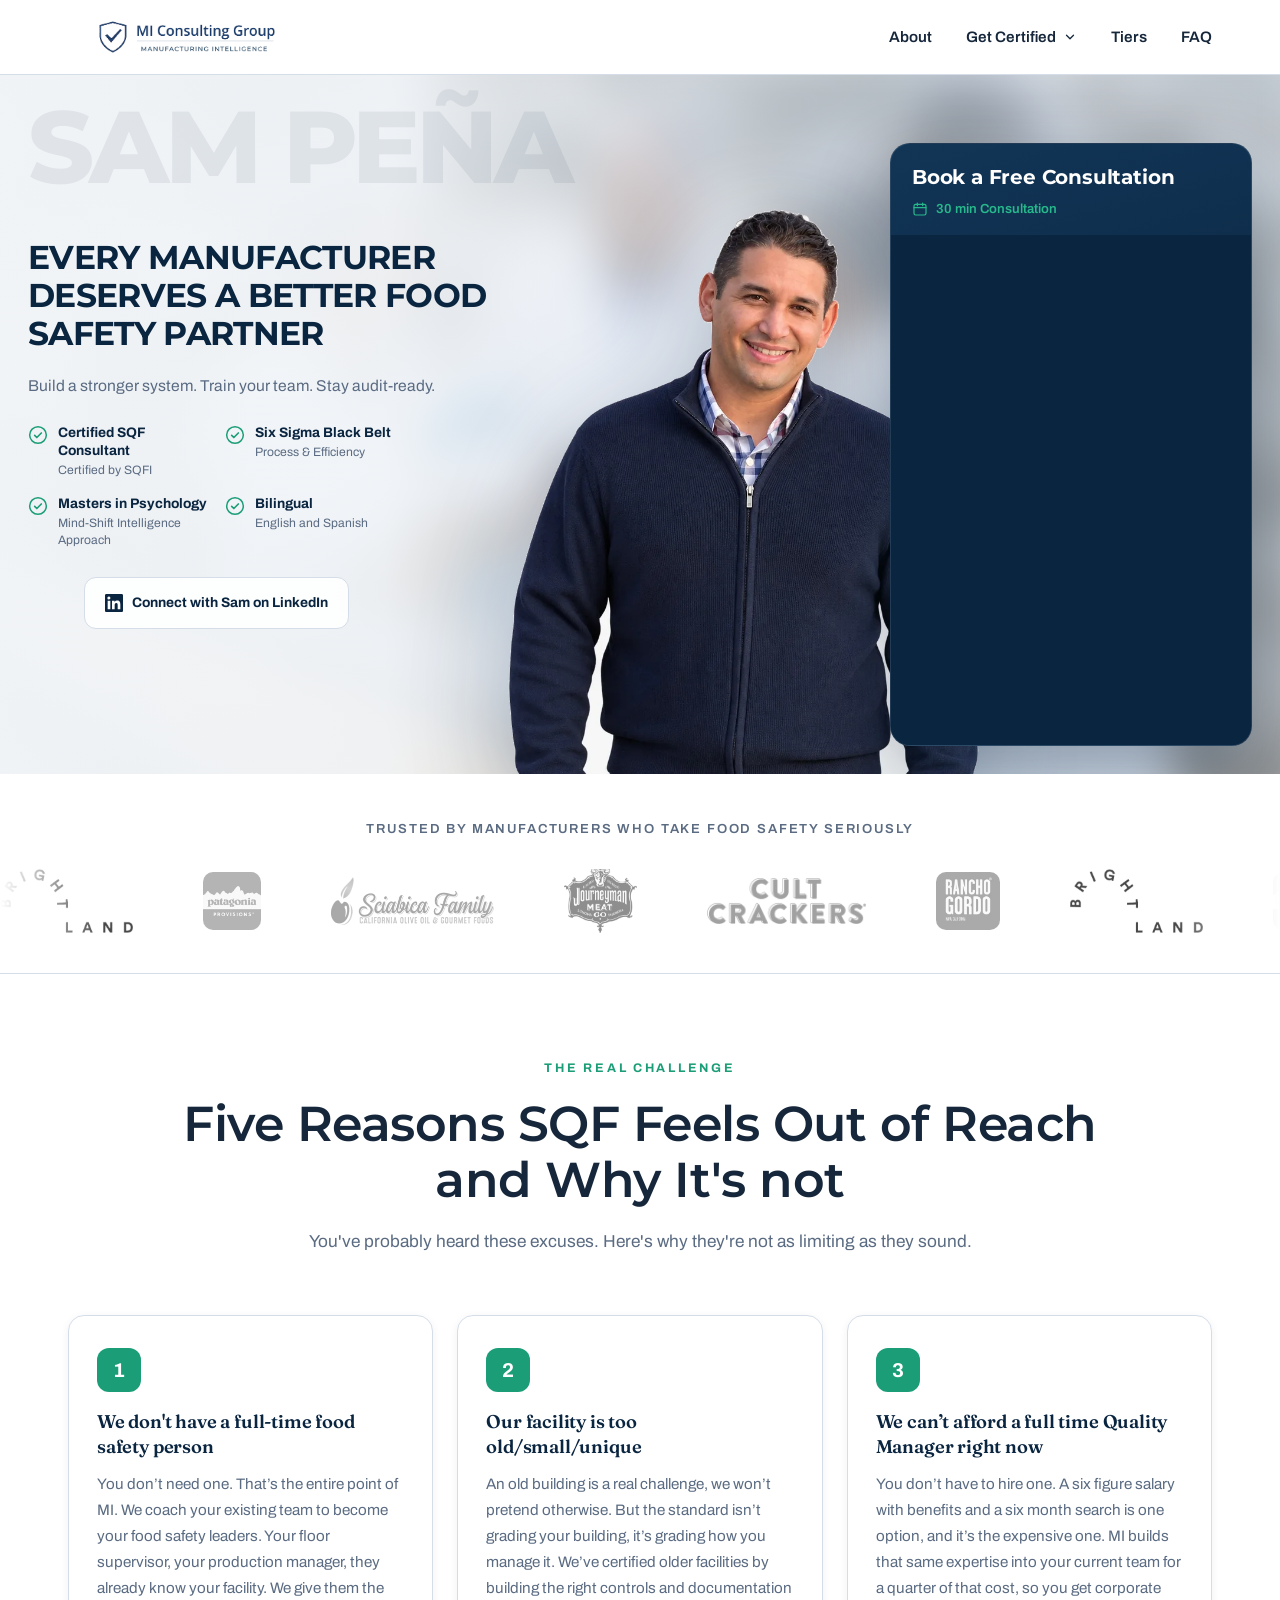
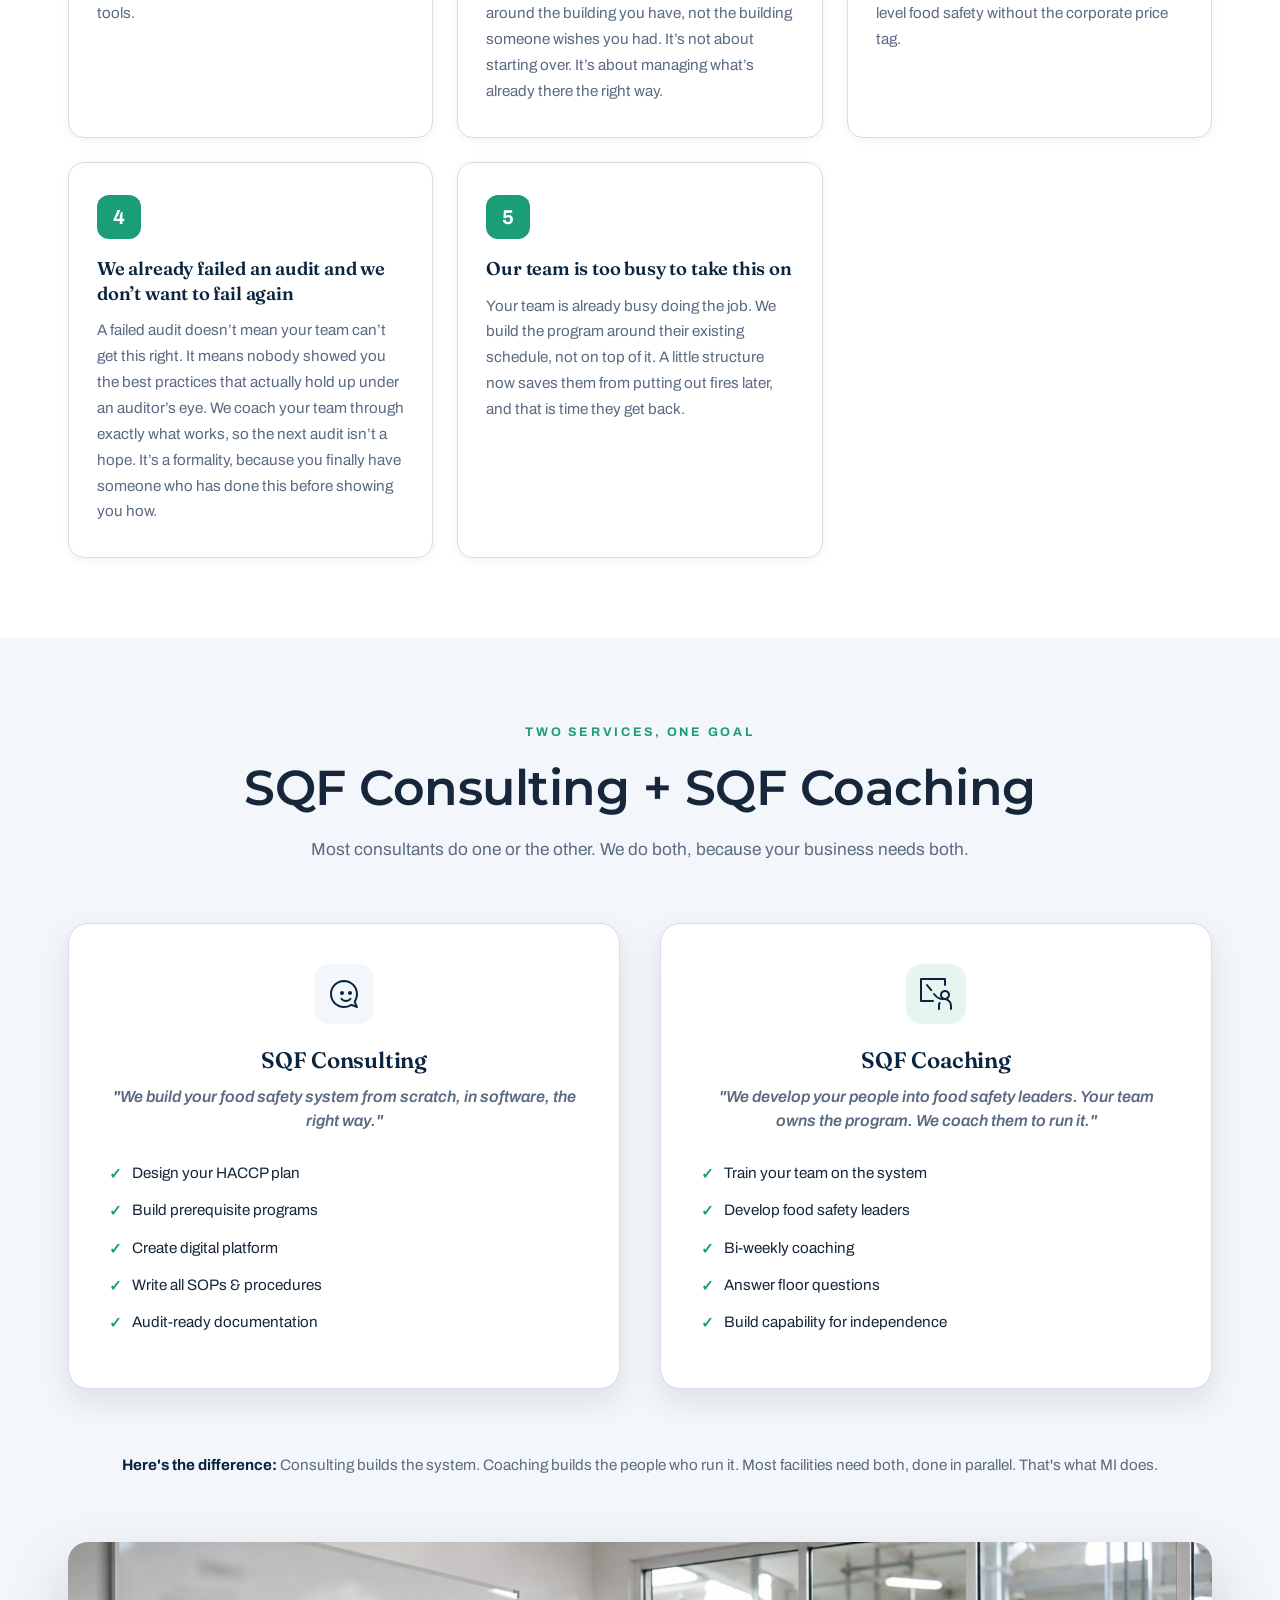
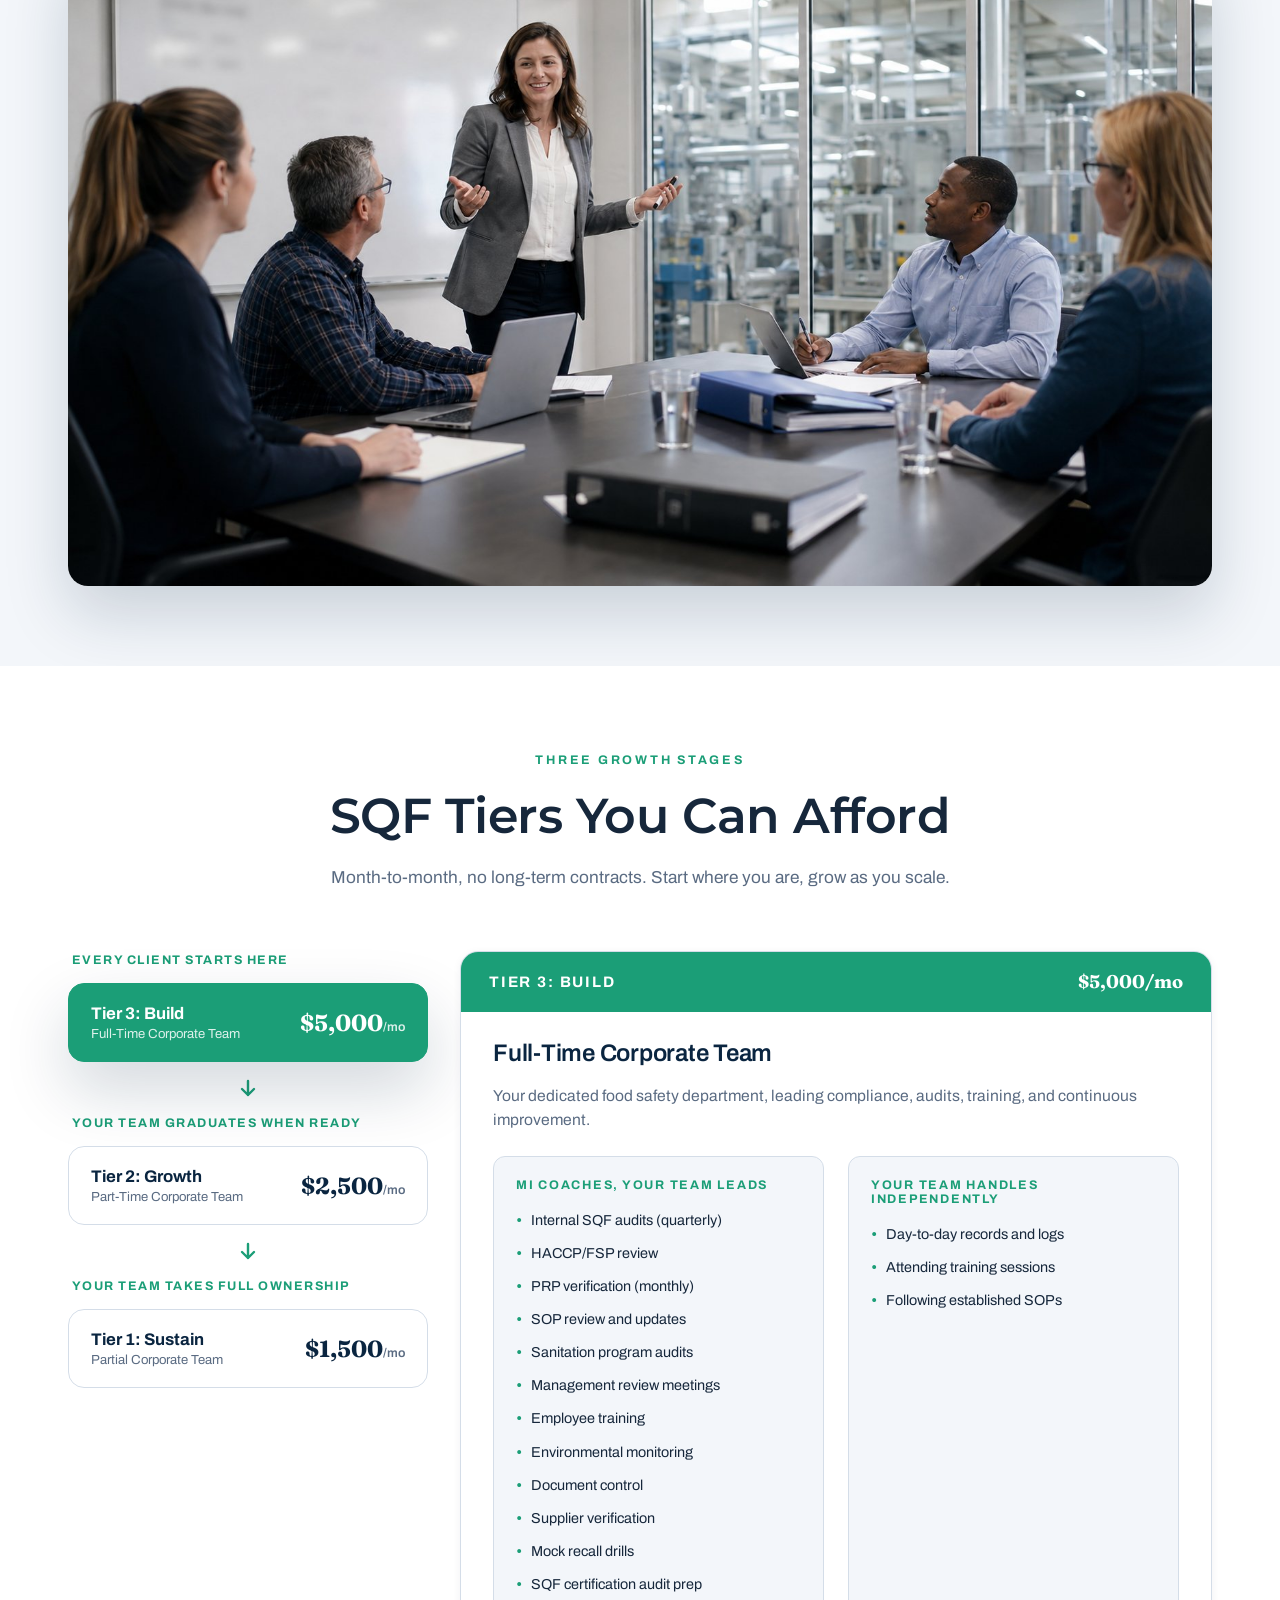
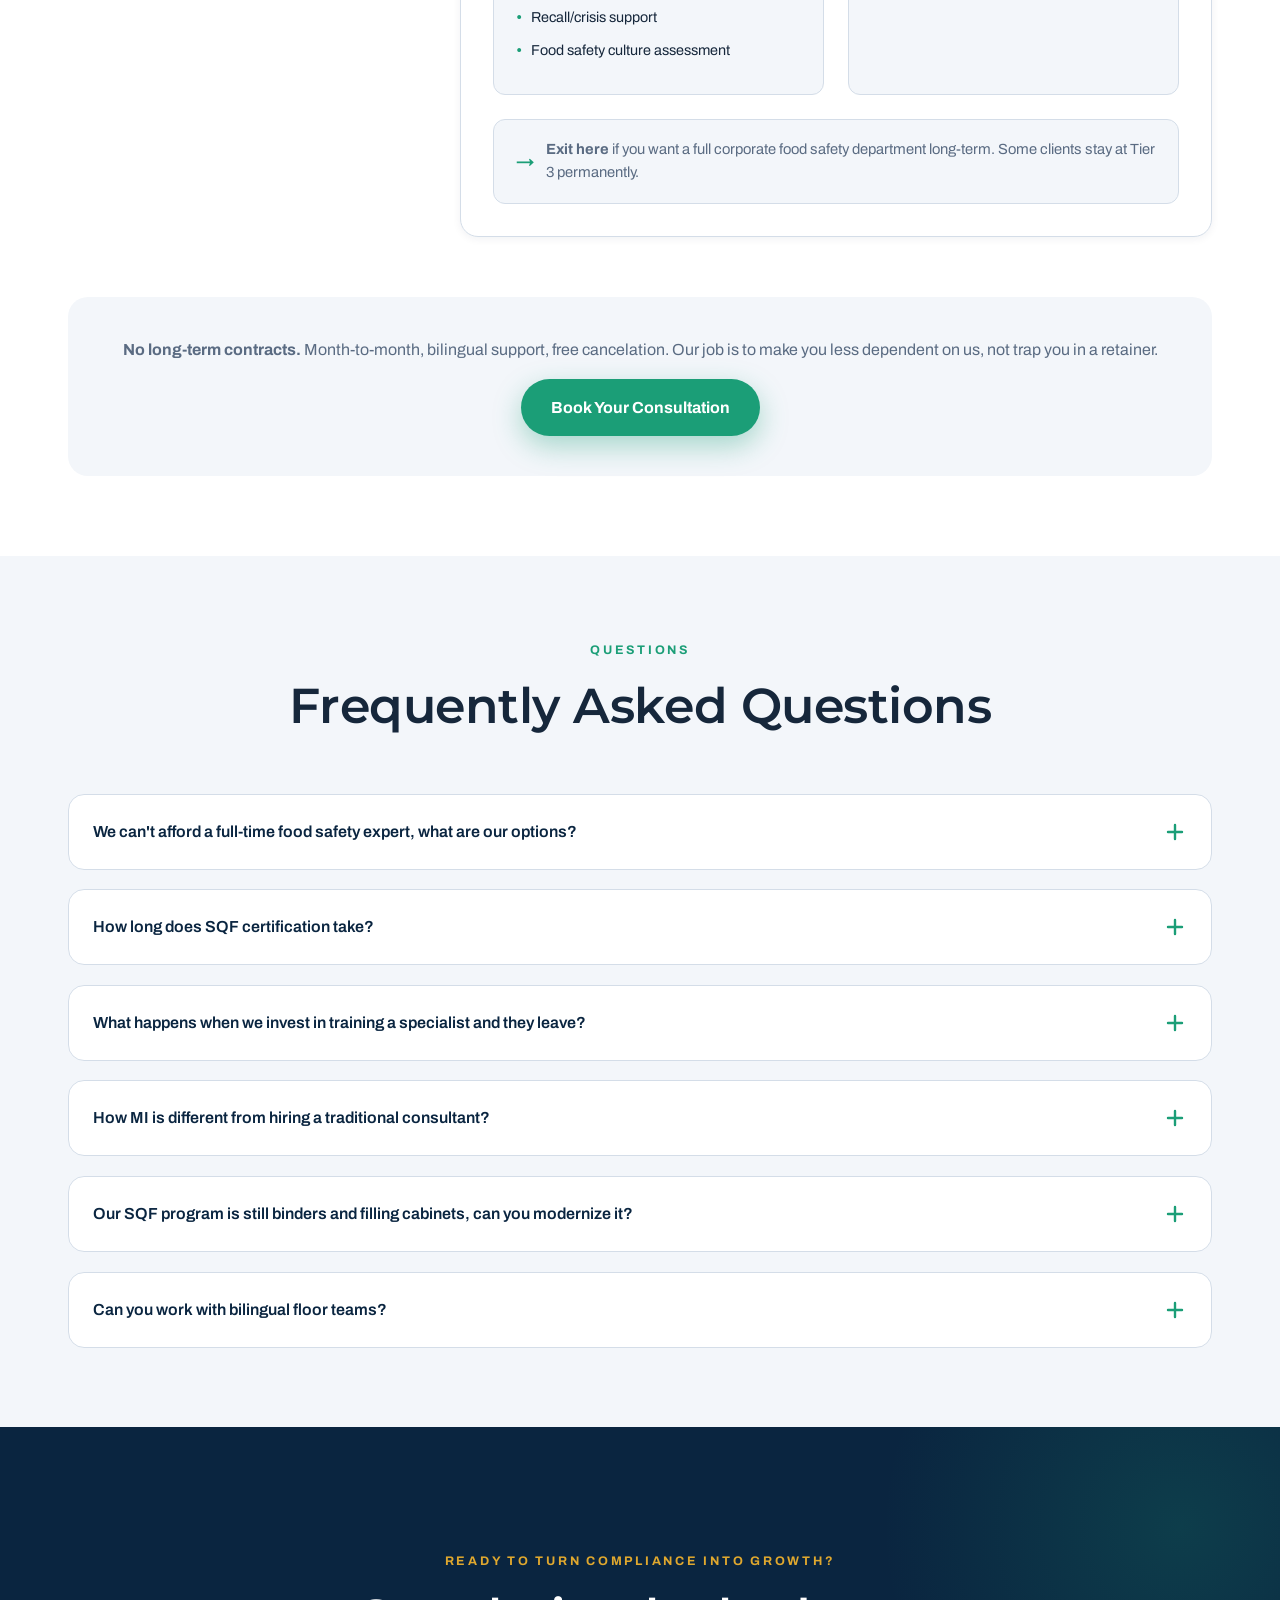
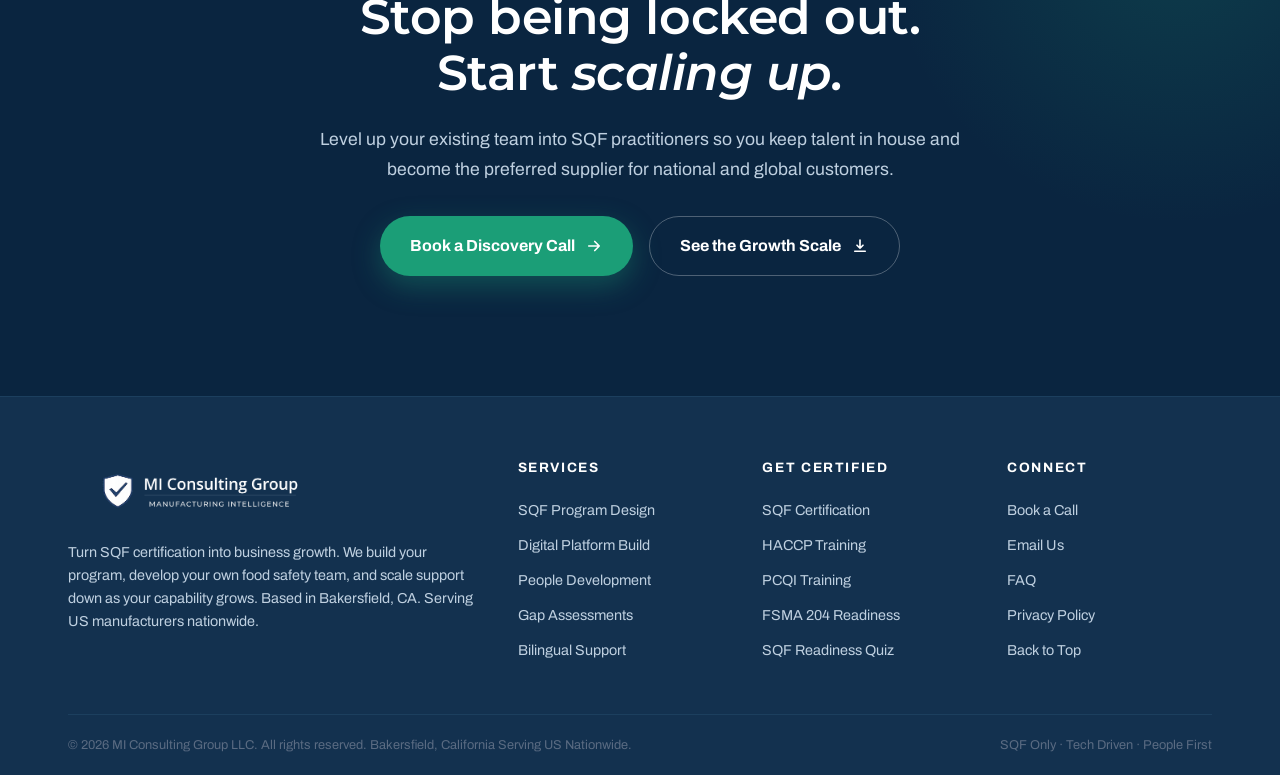
==== commit 6753efad: "Start the hero's Calendly iframe during parse, not after DOMContentLoaded widget.js only builds inli" ====
--- a/index.html
+++ b/index.html
@@ -68,13 +68,25 @@
 <link rel="apple-touch-icon" href="images/apple-touch-icon.png?v=1">
 <link rel="preconnect" href="https://fonts.googleapis.com">
 <link rel="preconnect" href="https://fonts.gstatic.com" crossorigin>
-<link href="https://fonts.googleapis.com/css2?family=Fraunces:opsz,wght@9..144,400;9..144,500;9..144,600;9..144,700;9..144,900&family=Archivo:wght@400;500;600;700;800&family=Montserrat:wght@400;500;600;700;800&display=swap" rel="stylesheet">
+<!-- Not render-blocking. The fonts are display=swap, so text was always going to appear in the
+     fallback face first and swap when the woff2 lands — blocking on this CSS only held the first
+     paint back ~300ms for nothing. It also held back every inline <script> below it (a classic
+     script waits for the stylesheets before it), which is what kept the hero's Calendly iframe
+     from starting early. -->
+<link href="https://fonts.googleapis.com/css2?family=Fraunces:opsz,wght@9..144,400;9..144,500;9..144,600;9..144,700;9..144,900&family=Archivo:wght@400;500;600;700;800&family=Montserrat:wght@400;500;600;700;800&display=swap" rel="stylesheet" media="print" onload="this.media='all'">
+<noscript><link href="https://fonts.googleapis.com/css2?family=Fraunces:opsz,wght@9..144,400;9..144,500;9..144,600;9..144,700;9..144,900&family=Archivo:wght@400;500;600;700;800&family=Montserrat:wght@400;500;600;700;800&display=swap" rel="stylesheet"></noscript>
 
 <!-- Calendly -->
+<!-- calendly.com without `crossorigin`: the hero's iframe is a navigation, and a navigation
+     never reuses a connection opened in the anonymous (crossorigin) pool — the old hint was
+     warming a socket nobody picked up. assets.calendly.com gets both, since the booking page
+     loads its bundles either way. -->
+<link rel="preconnect" href="https://calendly.com">
+<link rel="preconnect" href="https://assets.calendly.com">
 <link rel="preconnect" href="https://assets.calendly.com" crossorigin>
-<link rel="preconnect" href="https://calendly.com" crossorigin>
-<link rel="dns-prefetch" href="https://calendly.com">
-<link rel="stylesheet" href="https://assets.calendly.com/assets/external/widget.css">
+<!-- widget.css is only the popup's styling (and the spinner). It no longer blocks the first
+     paint: it is fetched as print and switched on when it lands, long before anyone clicks. -->
+<link rel="stylesheet" href="https://assets.calendly.com/assets/external/widget.css" media="print" onload="this.media='all'">
 <script src="https://assets.calendly.com/assets/external/widget.js" async></script>
 <style>
   :root{
@@ -553,7 +565,7 @@
      the viewport can actually give us. Shrinking the iframe itself instead would make
      Calendly render its own scrollbar; scaling keeps the day view whole. Clicks pass
      through a transform correctly, so the widget stays fully interactive. */
-  .bc-embed .calendly-inline-widget{width:calc(100% / var(--bc-scale));height:600px;
+  .bc-embed .bc-cal{position:relative;width:calc(100% / var(--bc-scale));height:600px;
     transform:scale(var(--bc-scale));transform-origin:top left;border-radius:0 0 20px 20px}
   /* Height-keyed, and only where the hero is the two-column layout — below 769px the page
      stacks and scrolls normally, so a short phone must not shrink the calendar. */
@@ -1099,9 +1111,36 @@
              renders white, which is why the navy header above is a separate block that
              looks deliberate either way. -->
         <div class="bc-embed">
-          <div class="calendly-inline-widget"
+          <div class="bc-cal" id="bcCal"
                data-url="https://calendly.com/consultwithmi/discovery-call-mi-consulting-group?hide_gdpr_banner=1&amp;hide_event_type_details=1&amp;background_color=0a2540&amp;text_color=ffffff&amp;primary_color=1b9e77"
-               style="min-width:320px;height:600px"></div>
+               style="min-width:320px;height:600px"><div class="calendly-spinner"><div class="calendly-bounce1"></div><div class="calendly-bounce2"></div><div class="calendly-bounce3"></div></div></div>
+          <!-- The iframe is built HERE, while the document is still parsing, instead of by
+               widget.js — which only looks for inline widgets once DOMContentLoaded fires, and
+               that waits on the font CSS, every image decode ahead of it and widget.js itself.
+               Measured: the iframe request moved from ~650–880ms to ~60ms (with the font CSS no
+               longer render-blocking — see the <head>). It is the
+               same iframe widget.js would build (same URL params, so Calendly still posts its
+               calendly.* messages to this page), and the host deliberately does NOT carry the
+               .calendly-inline-widget class, or widget.js would build a second one.
+               Mobile: the card is display:none below 769px, so the frame is only built if the
+               viewport ever crosses the breakpoint (a phone turned landscape, a window widened). -->
+          <script>
+          (function(){
+            var host=document.getElementById('bcCal');
+            var mq=window.matchMedia('(max-width:768px)');
+            var build=function(){
+              if(mq.matches||host.querySelector('iframe'))return;
+              if(mq.removeEventListener)mq.removeEventListener('change',build);
+              var f=document.createElement('iframe');
+              f.src=host.dataset.url.replace('?','?embed_domain='+encodeURIComponent(location.host)+'&embed_type=Inline&');
+              f.width='100%';f.height='100%';f.setAttribute('frameborder','0');
+              f.title='Select a Date & Time - Calendly';
+              host.appendChild(f);
+            };
+            if(mq.matches){ if(mq.addEventListener)mq.addEventListener('change',build); }
+            else build();
+          })();
+          </script>
           <noscript><a href="https://calendly.com/consultwithmi/discovery-call-mi-consulting-group" class="btn btn-primary btn-block">Book a Free Consultation</a></noscript>
         </div>
       </aside>
@@ -1361,8 +1400,12 @@
      source points at it directly. Safari takes the mp4.
 
      The poster is the frame at 0:01, so the box is never a black square while the first
-     bytes arrive. -->
-<div class="fvp" id="founderPlayer" data-state="stage" role="dialog" aria-modal="true" aria-label="Message from Sam Peña, founder">
+     bytes arrive.
+
+     DISABLED (Sep 2026): the `hidden` attribute below switches the whole player off — no
+     stage on load, no mini in the corner, no video download (the script sees `hidden` and
+     stands down). Everything else is intact; delete `hidden` to bring it back as it was. -->
+<div class="fvp" id="founderPlayer" hidden data-state="stage" role="dialog" aria-modal="true" aria-label="Message from Sam Peña, founder">
   <div class="fvp-backdrop" id="fvpBackdrop"></div>
   <div class="fvp-box">
     <video id="founderVideo" class="fvp-video" autoplay muted playsinline controls preload="auto"
@@ -1859,31 +1902,6 @@
   document.addEventListener('keydown',e=>{
     if(e.key==='Escape')document.querySelectorAll('.nav-drop.open').forEach(closeDrop);
   });
-
-  /* MOBILE: never build the hero's inline calendar. The card is display:none below 769px
-     and .hero-book replaces it, so fetching the widget would cost a phone a 600px
-     cross-origin iframe it can never see. widget.js builds inline widgets by scanning for
-     the .calendly-inline-widget class when the DOM is ready — this runs while the document
-     is still parsing, so dropping the class here means it is never found. If the viewport
-     later crosses the breakpoint (a phone turned landscape, a narrow window widened) the
-     widget is built on demand with Calendly's own API. */
-  (function(){
-    const host=document.querySelector('.bc-embed .calendly-inline-widget');
-    if(!host)return;
-    const mq=window.matchMedia('(max-width:768px)');
-    const url=host.dataset.url;
-    if(!mq.matches)return;               // desktop: leave it to widget.js
-    host.classList.remove('calendly-inline-widget');
-    const build=()=>{
-      if(mq.matches)return;
-      mq.removeEventListener('change',build);
-      host.classList.add('calendly-inline-widget');
-      if(window.Calendly&&typeof window.Calendly.initInlineWidget==='function'){
-        window.Calendly.initInlineWidget({url:url,parentElement:host});
-      }
-    };
-    mq.addEventListener('change',build);
-  })();
 
   // Calendly — popup on desktop, new tab on mobile; href stays as a graceful fallback
   const CALENDLY_URL='https://calendly.com/consultwithmi/discovery-call-mi-consulting-group?hide_gdpr_banner=1';
@@ -2460,6 +2478,16 @@
     const root=document.getElementById('founderPlayer');
     const vid=document.getElementById('founderVideo');
     if(!root||!vid) return;
+    /* Switched off in the markup (see the `hidden` on #founderPlayer). The parser has already
+       started fetching because of autoplay+preload, so pull the sources off this live element
+       and reload it empty: that aborts the ~3MB download. The HTML itself is untouched. */
+    if(root.hidden){
+      vid.removeAttribute('autoplay');
+      vid.pause();
+      vid.querySelectorAll('source').forEach((s)=>s.remove());
+      vid.load();
+      return;
+    }
     const backdrop=document.getElementById('fvpBackdrop');
     const box=root.querySelector('.fvp-box');
     const sound=document.getElementById('fvpSound');
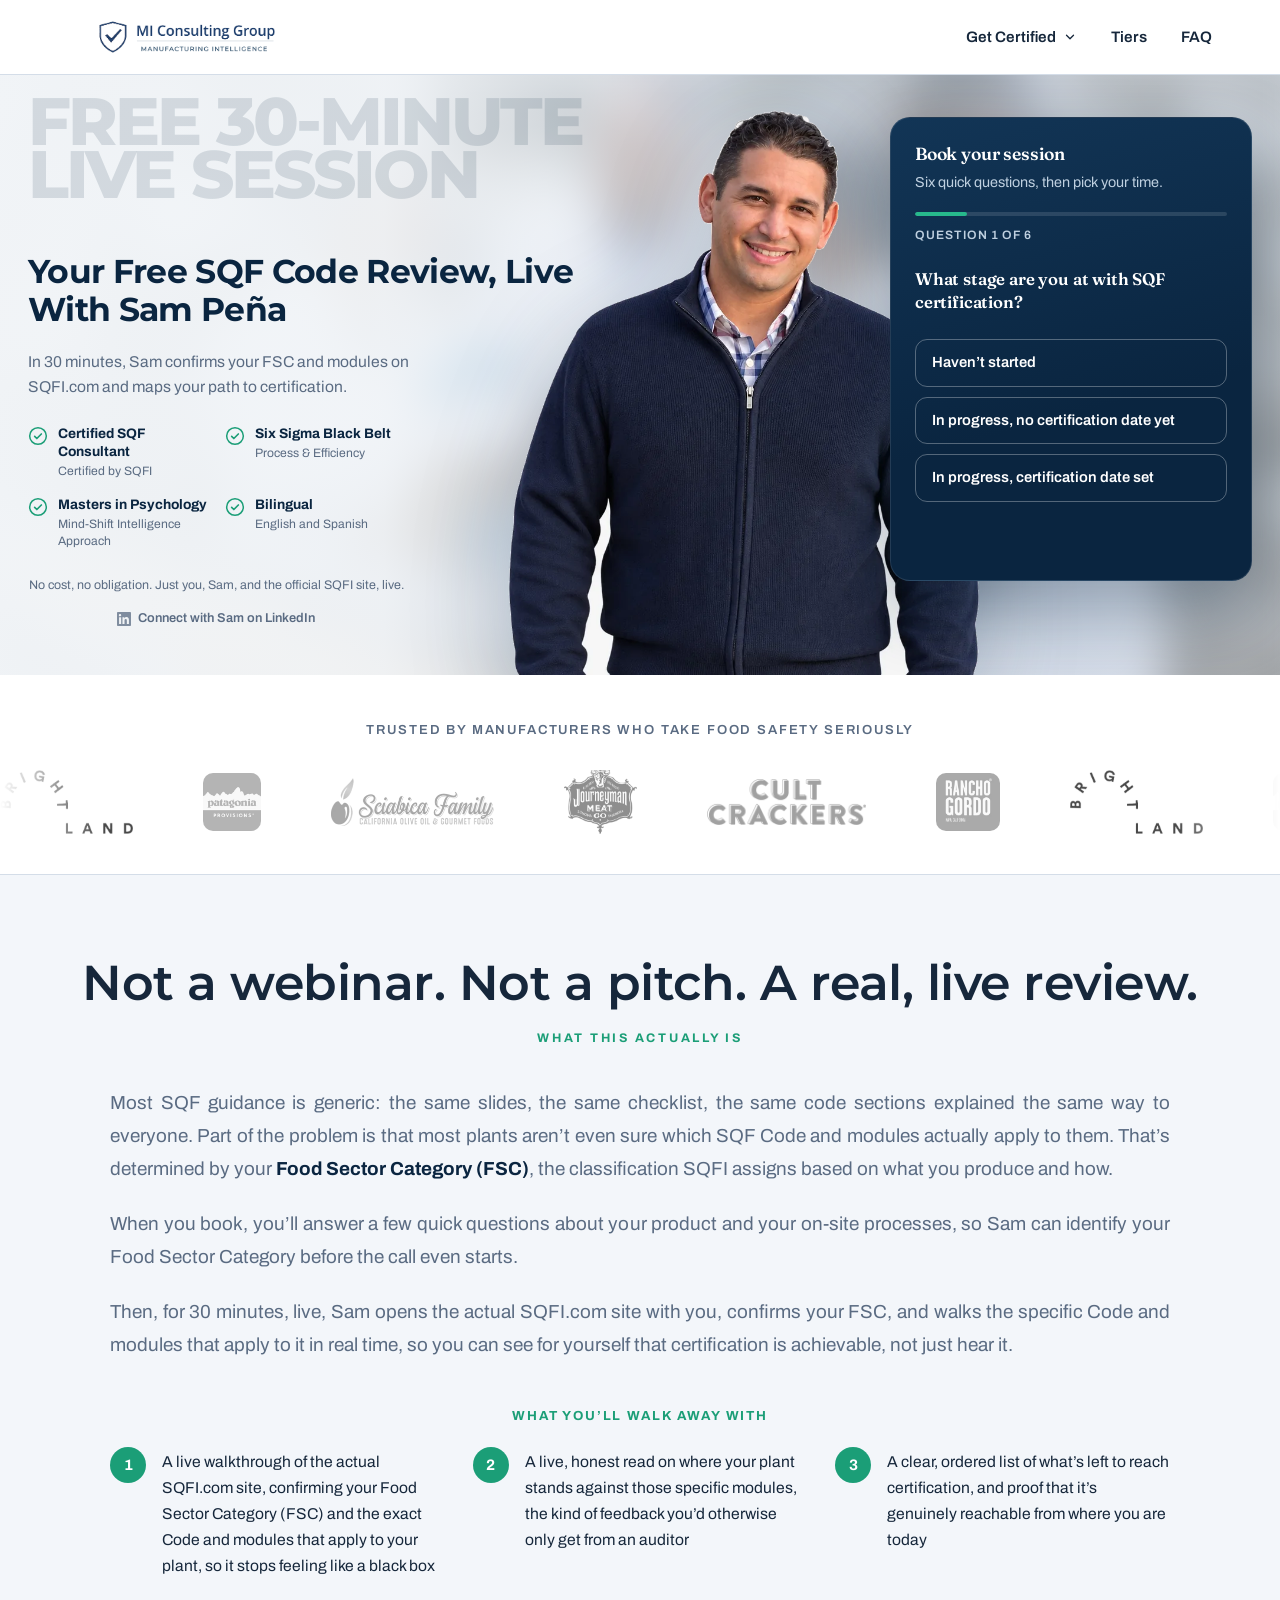
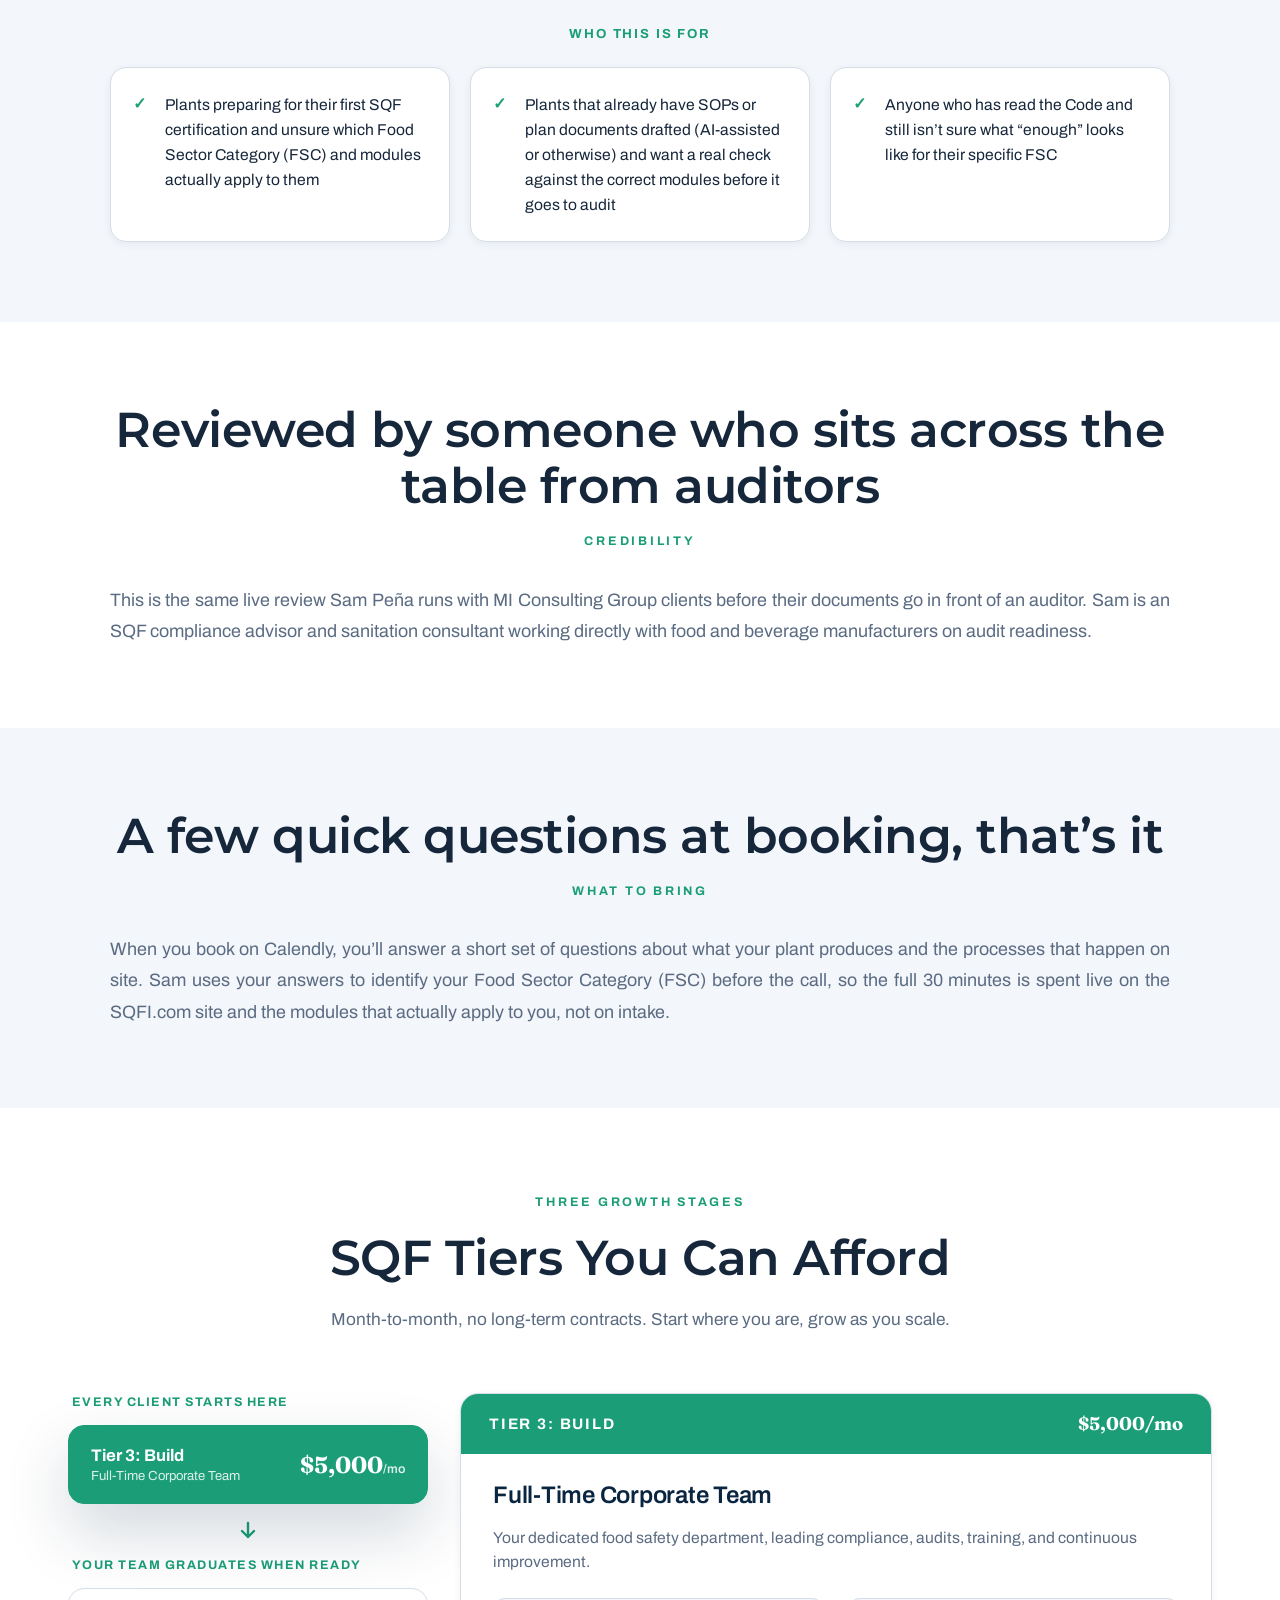
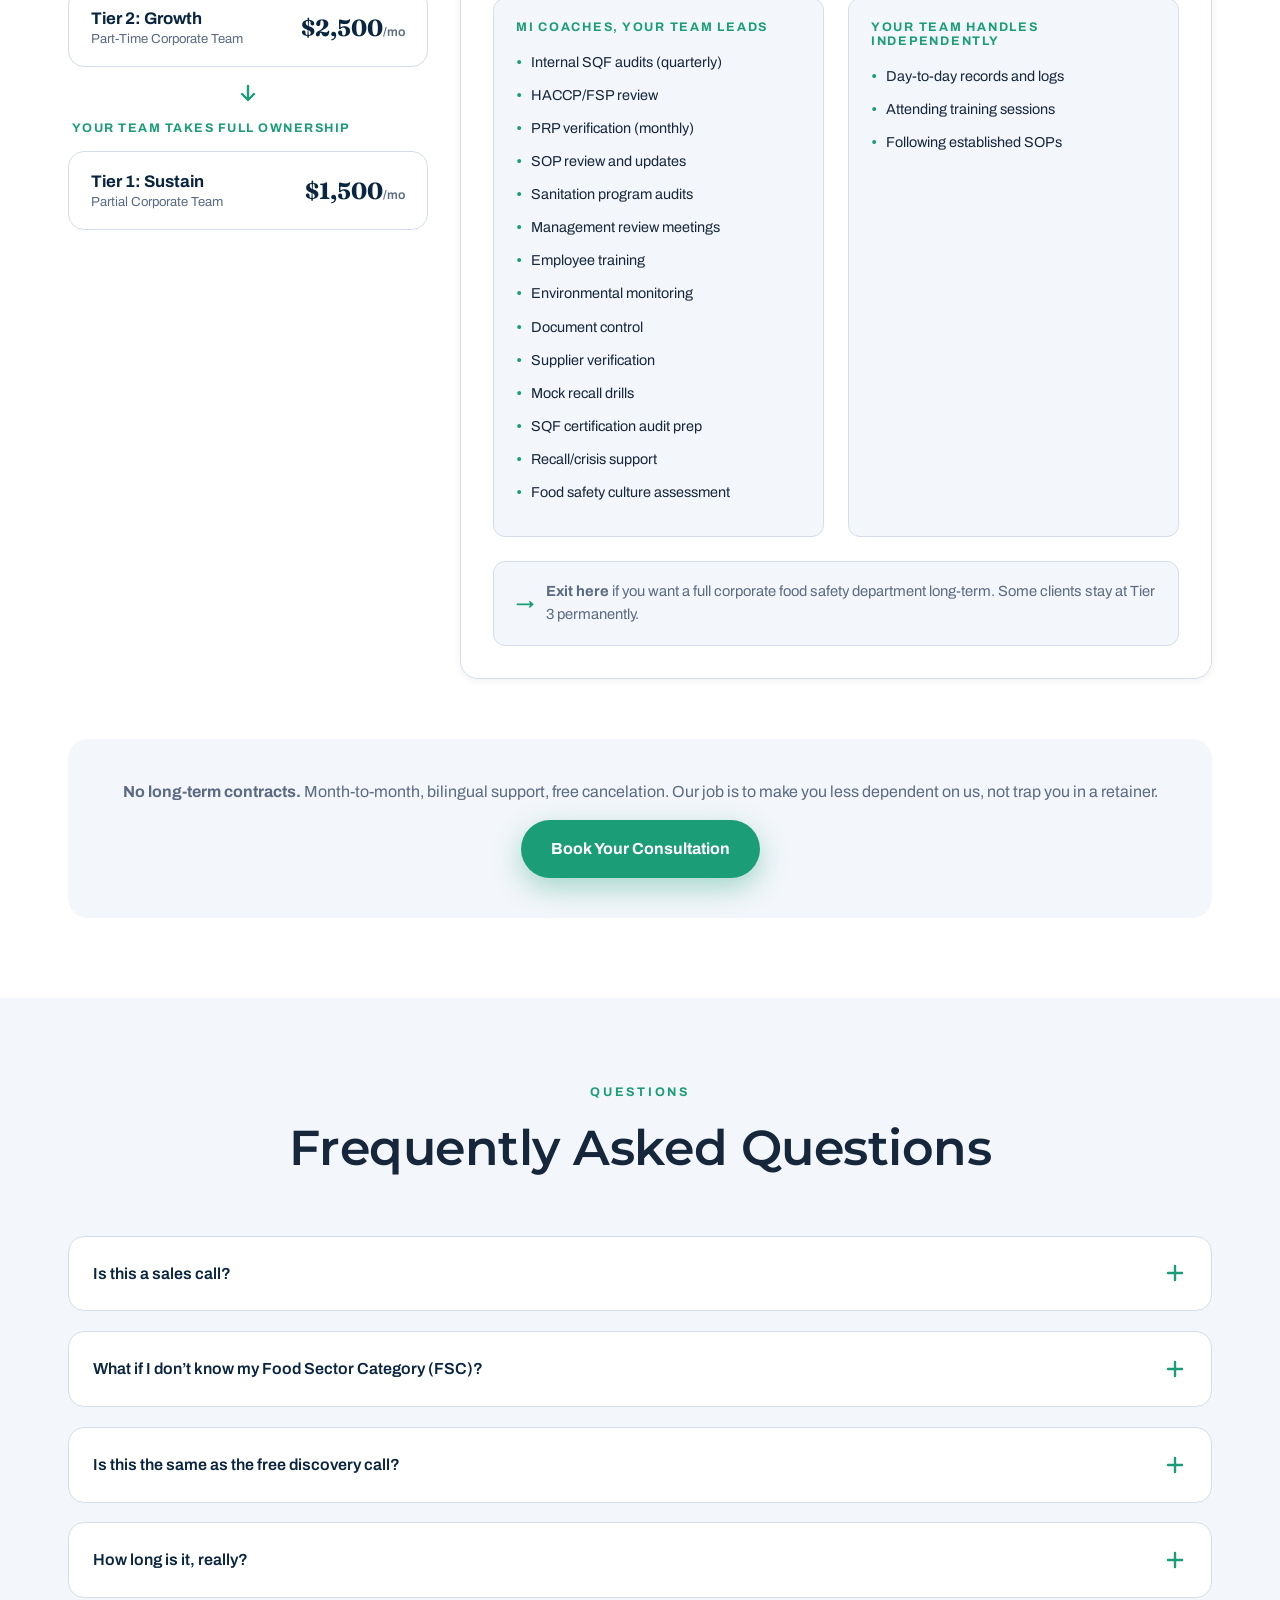
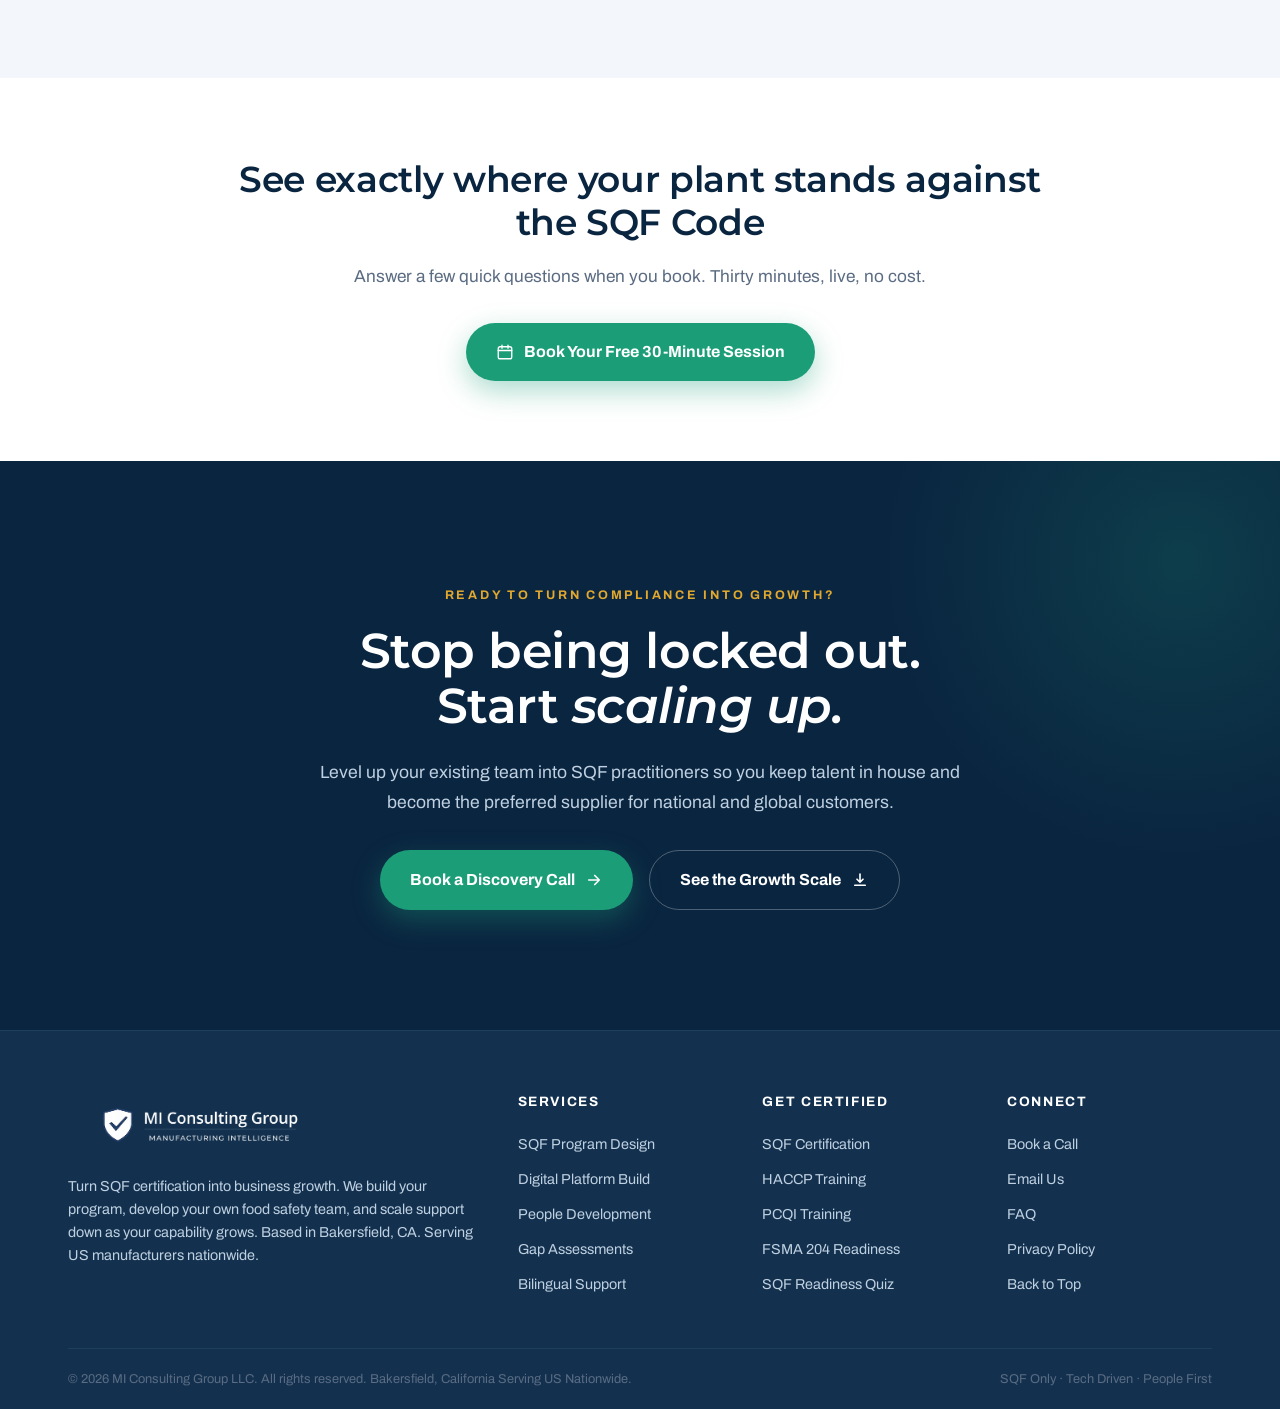
==== commit efcd9ef6: "Rebuild the page around a six-question intake, with Calendly out of it The hero's booking card and i" ====
--- a/index.html
+++ b/index.html
@@ -71,23 +71,14 @@
 <!-- Not render-blocking. The fonts are display=swap, so text was always going to appear in the
      fallback face first and swap when the woff2 lands — blocking on this CSS only held the first
      paint back ~300ms for nothing. It also held back every inline <script> below it (a classic
-     script waits for the stylesheets before it), which is what kept the hero's Calendly iframe
-     from starting early. -->
+     script waits for the stylesheets before it). -->
 <link href="https://fonts.googleapis.com/css2?family=Fraunces:opsz,wght@9..144,400;9..144,500;9..144,600;9..144,700;9..144,900&family=Archivo:wght@400;500;600;700;800&family=Montserrat:wght@400;500;600;700;800&display=swap" rel="stylesheet" media="print" onload="this.media='all'">
 <noscript><link href="https://fonts.googleapis.com/css2?family=Fraunces:opsz,wght@9..144,400;9..144,500;9..144,600;9..144,700;9..144,900&family=Archivo:wght@400;500;600;700;800&family=Montserrat:wght@400;500;600;700;800&display=swap" rel="stylesheet"></noscript>
 
-<!-- Calendly -->
-<!-- calendly.com without `crossorigin`: the hero's iframe is a navigation, and a navigation
-     never reuses a connection opened in the anonymous (crossorigin) pool — the old hint was
-     warming a socket nobody picked up. assets.calendly.com gets both, since the booking page
-     loads its bundles either way. -->
-<link rel="preconnect" href="https://calendly.com">
-<link rel="preconnect" href="https://assets.calendly.com">
-<link rel="preconnect" href="https://assets.calendly.com" crossorigin>
-<!-- widget.css is only the popup's styling (and the spinner). It no longer blocks the first
-     paint: it is fetched as print and switched on when it lands, long before anyone clicks. -->
-<link rel="stylesheet" href="https://assets.calendly.com/assets/external/widget.css" media="print" onload="this.media='all'">
-<script src="https://assets.calendly.com/assets/external/widget.js" async></script>
+<!-- Calendly: nothing is loaded from it any more (Sep 2026). The inline iframe, the popup
+     widget, widget.js and widget.css are all gone — booking happens in a new tab, and only
+     after the visitor qualifies through the hero's stepper. The preconnects went with them:
+     there is no Calendly request on this page to warm a socket for. -->
 <style>
   :root{
     --navy:#0A2540;
@@ -257,23 +248,24 @@
   /* Giant watermark behind the copy. Absolute against .hero (the wrap is unpositioned on
      desktop, on purpose — see above), so it can bleed off the top edge and get cropped by
      the hero's overflow:hidden. z-index 0 puts it under .hero-photo (2) and .hero-grid (2),
-     so "PEÑA" runs behind Sam's shoulder and the headline sits over the letters.
+     so the mark runs behind Sam's shoulder and the headline sits over the letters.
      Desktop only — the 768 block hides it, so there is one ladder here and not two. The
-     sizing is a taste call: the mark is texture, not a headline. The nbsp in the markup is
-     left in place; it stops the two words wrapping, which no longer matters at these widths
-     but costs nothing and would matter again the moment this shows on a narrow viewport.
+     sizing is a taste call: the mark is texture, not a headline.
      Width tracks --hero-maxw and not --maxw so the left edge stays flush with the headline's;
      on the page's own 1200 it would start 80px to the right of it.
-     top is in em on purpose, so it tracks whatever font-size is set above. line-height .8
-     pulls the line box up over the glyphs and the Ñ's tilde paints about 0.2em above cap
-     height, so at the old flat 10px the tilde was cut by 11px on a wide monitor while the
-     capitals still cleared by 15. Measured the ratio it actually needs at four sizes: 0.164
-     to 0.173em. .21em covers all of them with 2 to 6px to spare and keeps covering them if
-     the size changes. */
+     5.2vw/4.5rem, down from the 8vw/8rem "SAM PEÑA" used (Sep 2026). The mark is two
+     stacked lines now (the <br> in the markup), so the ceiling is height, not width: the
+     block runs 0.3em + 1.6em from the top of the hero, and this ladder bottoms it out at
+     212px on a wide monitor, 27px above the headline. Width is not close — the longer
+     line only reaches 594px of the 1304 available at 1440.
+     top is in em on purpose, so it tracks whatever font-size is set above.
+     Alpha .13, up from the .07 the old "SAM PEÑA" carried: the mark names the offer now,
+     so it is meant to be read, not just felt. Contrast against the hero's #F2F5F8 is
+     1.5:1, still clearly a watermark and still under the headline in the hierarchy. */
   .hero-mark{position:absolute;top:.30em;left:50%;transform:translateX(-50%);
     width:min(100%,var(--hero-maxw));padding:0 28px;z-index:0;pointer-events:none;user-select:none;
-    font-family:'Montserrat',sans-serif;font-weight:800;font-size:min(8vw,8rem);
-    line-height:.8;letter-spacing:-.045em;color:rgba(10,37,64,.07)}
+    font-family:'Montserrat',sans-serif;font-weight:800;font-size:min(5.2vw,4.5rem);
+    line-height:.8;letter-spacing:-.045em;color:rgba(10,37,64,.13)}
   /* Sam is a cutout: no frame, no crop — just anchor him to the floor of the hero */
   /* centred on the viewport, like the wrap, so the overlap with the booking card stays
      constant at every width above --maxw instead of drifting. Sized by width, not by the
@@ -304,13 +296,12 @@
   /* uppercase lives in CSS, not in the markup, so the sentence stays readable to screen
      readers and to anything that reuses it (search snippets, social cards). max-width is
      what breaks it into the reference's three lines. */
-  /* Swept every 8px from 1081 to 1600: two lines up to 1169 (the type is still small enough
-     that "EVERY MANUFACTURER DESERVES" fits on one), three from 1177 up — "EVERY
-     MANUFACTURER / DESERVES A BETTER FOOD / SAFETY PARTNER". Never four, never ragged.
-     Worst clearance to Sam's silhouette over the whole sweep is 34px, at 1081.
-     No max-width here: the 560px column of .hero-copy is what does the breaking. */
+  /* No max-width here: the 560px column of .hero-copy is what does the breaking — two
+     lines from 1081 up, three on a phone. No text-transform either: the headline is
+     written in sentence case on purpose (Sep 2026) and the rule would undo that. The
+     non-breaking space in the markup keeps "Sam Peña" whole. */
   .hero h1{font-size:clamp(1.9rem,2.6vw,2.35rem);font-weight:700;margin:0;color:var(--navy);line-height:1.14;
-    letter-spacing:-.02em;text-transform:uppercase}
+    letter-spacing:-.02em}
   /* 420, not the 376 the old three-line paragraph used: the new line measures 402px here and
      376 broke it in two. Still far left of Sam — the headline reaches 569px in the same
      column and clears him by 34. */
@@ -331,14 +322,19 @@
   @media(hover:hover){
     .hero-creds li:hover b{color:var(--gold)}
   }
-  /* same 376px cap as .sub and .hero-creds, so the button centres against the visible
-     text column instead of the full 560px copy track — centred in 560 it would drift
-     right of the copy and land under Sam */
-  .hero-actions{display:flex;flex-wrap:wrap;justify-content:center;gap:12px;margin-top:28px;max-width:376px}
-  .hero-actions .btn{font-size:.86rem;padding:14px 20px;border-radius:12px;gap:9px}
-  /* the booking card is the desktop CTA; this button only exists where the card does not */
-  .hero-book{display:none}
-  .hero-actions .btn-ghost{background:rgba(255,255,255,.9);border-color:var(--line)}
+  /* Same 376px cap as .sub and .hero-creds, so both centre against the visible text column
+     instead of the full 560px copy track — centred in 560 they would drift right of the
+     copy and land under Sam. */
+  .hero-note{max-width:376px;margin:26px 0 0;font-size:.78rem;line-height:1.5;color:var(--slate);text-align:center}
+  /* Deliberately not a .btn: slate, no chrome, one step smaller than the note above it, so
+     nothing in this column competes with the stepper's buttons. The icon is 14px for the
+     same reason — the 18px one read as a badge. */
+  .hero-linkedin{display:inline-flex;align-items:center;justify-content:center;gap:7px;
+    width:376px;max-width:100%;margin-top:14px;font-size:.8rem;font-weight:600;
+    color:var(--slate);text-decoration:none}
+  .hero-linkedin svg{opacity:.75}
+  .hero-linkedin:hover{color:var(--green);text-decoration:underline;text-underline-offset:3px}
+  .hero-linkedin:hover svg{opacity:1}
 
   /* ---- FOUNDER VIDEO PLAYER (.fvp) ----
      One element with two shapes, switched by data-state on the root:
@@ -466,33 +462,61 @@
   }
 
   /* form in hero */
-  .qual-form{background:rgba(255,255,255,.08);backdrop-filter:blur(20px);border:1px solid rgba(255,255,255,.12);border-radius:24px;padding:28px;height:fit-content;position:sticky;top:80px;order:2}
+  /* Opaque navy, not the old translucent glass. The form was built for a dark hero; this
+     one is light, and every label inside it is white or --ice, so a see-through panel left
+     the copy unreadable over the photo. The gradient and shadow are the ones the booking
+     card used to carry, so the column looks the same as it did before the card went.
+     z-index 3 puts it over Sam, who paints at 2 and would otherwise cover its left edge. */
+  .qual-form{background:linear-gradient(165deg,#123556 0%,var(--navy) 62%);
+    border:1px solid rgba(255,255,255,.1);border-radius:20px;padding:26px 24px;
+    box-shadow:0 30px 70px rgba(10,37,64,.34);height:fit-content;
+    position:relative;z-index:3;align-self:start;order:2}
+  /* .btn is white-space:nowrap with 30px of side padding, so "Book Your Free 30-Minute
+     Session" had a min-content width of 349px — wider than this card's 362px column can
+     hold once its own padding is taken off, and wider than a 360px phone. A grid item
+     cannot shrink below its content, so the card itself was being propped open and ran off
+     the screen. Inside the form a full-width button wraps and carries less side padding;
+     min-width:0 stops any other long child doing the same thing. */
+  .qual-form{min-width:0}
+  .qual-form .btn-block{white-space:normal;padding-left:18px;padding-right:18px;text-align:center;
+    line-height:1.3;font-size:.92rem}
   .qual-form h3{font-size:1.1rem;color:#fff;margin-bottom:8px;font-weight:600}
   .qual-form h4{font-size:1.05rem;color:#fff;margin-bottom:24px;font-weight:600;line-height:1.4}
 
-  /* stepper indicator */
-  .stepper-indicator{display:flex;align-items:center;margin-bottom:36px;gap:8px}
-  .stepper-step{width:36px;height:36px;border-radius:50%;background:rgba(255,255,255,.1);border:2px solid rgba(255,255,255,.2);display:grid;place-items:center;color:var(--ice);font-size:.85rem;font-weight:700;transition:all .3s;flex-shrink:0}
-  .stepper-step.active{background:var(--green-l);border-color:var(--green-l);color:#fff;box-shadow:0 0 20px rgba(39,185,140,.4)}
-  .stepper-step.completed{background:var(--green);border-color:var(--green);color:#fff}
-  .stepper-line{height:2px;background:rgba(255,255,255,.1);flex:1;transition:background .3s;min-width:12px}
-  .stepper-line.active{background:var(--green)}
+  /* progress: a bar and a counter. The old row of numbered circles was built for four
+     questions; seven of them do not fit the 362px column. */
+  .qf-sub{font-size:.9rem;color:var(--ice);margin:0 0 18px}
+  .qf-progress{height:4px;border-radius:2px;background:rgba(255,255,255,.12);overflow:hidden}
+  .qf-bar{height:100%;width:16.6%;border-radius:2px;background:var(--green-l);
+    transition:width .35s cubic-bezier(.2,.8,.2,1)}
+  .qf-count{font-size:.76rem;letter-spacing:.08em;text-transform:uppercase;color:var(--ice);
+    margin:10px 0 22px;font-weight:600}
 
   /* form steps */
   .form-step{display:none;animation:fadeIn .3s ease-out}
   .form-step.active{display:block}
   @keyframes fadeIn{from{opacity:0}to{opacity:1}}
 
-  .button-group{display:flex;gap:12px;margin-top:20px}
-  .btn-answer{
-    flex:1;padding:14px 20px;border:1.5px solid rgba(255,255,255,.3);background:transparent;color:#fff;border-radius:12px;font-weight:600;cursor:pointer;transition:all .2s;font-size:.95rem;
-  }
-  .btn-answer:hover{border-color:rgba(255,255,255,.6);background:rgba(255,255,255,.05)}
-  .btn-answer.yes:hover{border-color:var(--green-l);background:rgba(27,158,119,.2)}
-  .btn-answer.no:hover{border-color:#FFB3A8;background:rgba(208,74,59,.15)}
-  .btn-answer.selected{font-weight:700;}
-  .btn-answer.yes.selected{border-color:var(--green-l);background:rgba(27,158,119,.3);color:var(--green-l)}
-  .btn-answer.no.selected{border-color:#FFB3A8;background:rgba(208,74,59,.2);color:#FFB3A8}
+  /* One tappable row per option, stacked: the answers here are sentences, not Yes/No, so
+     the old two-across button group cannot hold them. */
+  .qf-choices{display:flex;flex-direction:column;gap:10px}
+  .qf-opt{width:100%;text-align:left;padding:13px 16px;border:1.5px solid rgba(255,255,255,.3);
+    background:transparent;color:#fff;border-radius:12px;font-family:'Archivo',sans-serif;
+    font-weight:600;font-size:.92rem;line-height:1.35;cursor:pointer;transition:all .2s}
+  .qf-opt:hover{border-color:var(--green-l);background:rgba(27,158,119,.2)}
+  .qf-opt.selected{border-color:var(--green-l);background:rgba(27,158,119,.3);color:var(--green-l)}
+
+  .qf-hint{font-size:.82rem;color:var(--ice);margin:-14px 0 16px}
+  .qf-checks{display:flex;flex-direction:column;gap:8px}
+  .qf-check{display:flex;align-items:flex-start;gap:10px;cursor:pointer;
+    font-size:.9rem;line-height:1.4;color:#fff;font-weight:500}
+  .qf-check input{width:17px;height:17px;flex-shrink:0;margin-top:1px;accent-color:var(--green-l);cursor:pointer}
+
+  /* Shown only when its question needs it: "Other" on Q3, "I know it" on Q4. */
+  .qf-reveal{display:none;margin-top:12px}
+  .qf-reveal.show{display:block}
+
+  .qf-error{min-height:18px;margin:12px 0 0;font-size:.82rem;color:#FFB3A8}
 
   /* form inputs */
   .form-input-group{margin-bottom:10px}
@@ -513,65 +537,18 @@
   .form-input-group select{cursor:pointer}
   .form-input-group select option{background:var(--navy);color:#fff}
   
-  /* Two column form layout */
-  .form-row{display:grid;grid-template-columns:1fr 1fr;gap:16px;margin-bottom:12px}
-  
-  /* Contact form in hero */
-  .contact-form-hero{max-width:100%}
-
-  .form-actions{display:flex;gap:12px;margin-top:28px;flex-direction:row;justify-content:space-between}
-  .form-actions .btn{flex:0}
-
-  /* contact step: hint + consent */
-  .qual-form .field-hint{font-weight:400;color:var(--ice);font-size:.78rem}
-  .qual-form .consent-row{display:flex;align-items:flex-start;gap:10px;margin:2px 0 4px}
-  .qual-form .consent-row input[type="checkbox"]{width:17px;height:17px;flex-shrink:0;margin-top:2px;accent-color:var(--green-l);cursor:pointer}
-  .qual-form .consent-row label{font-size:.74rem;line-height:1.45;color:var(--ice);cursor:pointer;font-weight:400}
+  /* Back on the left, Continue / Start over on the right. gap + auto margin so the row
+     still reads correctly when only one of the three is shown. */
+  .form-actions{display:flex;gap:12px;margin-top:22px;align-items:center}
+  .form-actions .btn{flex:0 0 auto}
+  #nextBtn,#refreshBtn{margin-left:auto}
+
   @keyframes slideIn{from{opacity:0;transform:translateY(-10px)}to{opacity:1;transform:translateY(0)}}
 
-  /* ---- Qualification form SHADOWED ----
-     The form is disabled via the `hidden` attribute on #qualForm (see the hero markup).
-     While it is hidden the booking card owns the hero's right column. Remove `hidden`
-     from #qualForm to bring the form back — the card hides itself automatically. */
-  .hero-grid:not(:has(#qualForm[hidden])) .book-card{display:none}
-
-  /* ---- BOOKING CARD (hero, right column) ----
-     The column is 362px because Calendly renders its day grid at a fixed 312px no matter
-     how wide the frame is — the rest becomes side padding, (width - 312) / 2. At 420 that
-     was 55px a side; at 362 it is 24. Widening the frame and cropping the sides does not
-     help: the padding just grows to match. */
-  .book-card{order:2;background:linear-gradient(165deg,#123556 0%,var(--navy) 62%);border:1px solid rgba(255,255,255,.1);
-    border-radius:20px;padding:22px 21px 18px;height:fit-content;box-shadow:0 30px 70px rgba(10,37,64,.34);
-    /* Drop the card without resizing it. The iframe inside is sized to the pixel (see
-       .bc-embed) so anything touching the card's height changes how Calendly renders —
-       align-self:start pulls it out of the row's centring and margin-top is the only knob.
-       The hero grows to match; it does not clip, and the card's box is untouched. */
-    align-self:start;margin-top:40px}
-  .bc-title{font-family:'Montserrat',sans-serif;font-size:1.22rem;font-weight:700;color:#fff;line-height:1.2;margin:0;letter-spacing:-.01em}
-  .bc-meta{display:flex;align-items:center;gap:8px;margin-top:9px;font-size:.82rem;font-weight:600;color:var(--green-l)}
-  .bc-meta svg{width:16px;height:16px;flex-shrink:0}
-  /* Full-bleed, so the iframe meets the card's rounded corners.
-     600px exactly: below it Calendly's day view scrolls inside the iframe and shows its
-     own scrollbar. Measured, not guessed — 580 scrolls, 600 does not. The card header is
-     kept minimal so that 600 still fits a laptop viewport under the sticky nav. */
-  /* Two heights. Calendly's day view only paints down to 502px, so we crop the frame to
-     510 and the card loses ~90px of dead navy. The time-slot list, though, runs well past
-     600px and scrolls inside its own panel — cropping there would bury the last slots, so
-     the frame goes back to its full 600 the moment the visitor interacts with it. */
-  .bc-embed{--bc-scale:1;margin:16px -21px -18px;border-radius:0 0 20px 20px;overflow:hidden;
-    background:var(--navy);height:calc(510px * var(--bc-scale));transition:height .35s cubic-bezier(.2,.8,.2,1)}
-  .bc-embed.is-open{height:calc(600px * var(--bc-scale))}
-  /* The iframe is always 600px tall — its real minimum — and we scale it down to whatever
-     the viewport can actually give us. Shrinking the iframe itself instead would make
-     Calendly render its own scrollbar; scaling keeps the day view whole. Clicks pass
-     through a transform correctly, so the widget stays fully interactive. */
-  .bc-embed .bc-cal{position:relative;width:calc(100% / var(--bc-scale));height:600px;
-    transform:scale(var(--bc-scale));transform-origin:top left;border-radius:0 0 20px 20px}
-  /* Height-keyed, and only where the hero is the two-column layout — below 769px the page
-     stacks and scrolls normally, so a short phone must not shrink the calendar. */
-  @media (min-width:769px) and (max-height:759px){.bc-embed{--bc-scale:.92}}
-  @media (min-width:769px) and (max-height:699px){.bc-embed{--bc-scale:.84}}
-  @media (min-width:769px) and (max-height:639px){.bc-embed{--bc-scale:.76}}
+  /* ---- Qualification form ----
+     Owns the hero's right column. It used to be shadowed by a booking card that held an
+     inline Calendly iframe; the card, its CSS and the iframe are gone (Sep 2026) — the
+     stepper is the only way to a booking now, and it opens Calendly in a new tab. */
 
   /* update form for right side */
 
@@ -585,6 +562,9 @@
 
   /* ---------- SECTIONS ---------- */
   section{position:relative}
+  /* A hidden section stays display:none whatever else is set on it — see the two that
+     carry the attribute in the markup. */
+  section[hidden]{display:none}
   .section-pad{padding:80px 0}
   .section-dark{background:var(--navy);color:#fff}
   .section-light{background:var(--cloud);color:var(--ink)}
@@ -686,6 +666,79 @@
   .service-features li::before{content:"✓";color:var(--green);font-weight:700;flex-shrink:0;margin-top:1px}
   .services-callout{background:var(--cloud);padding:24px;border-radius:12px;margin-top:40px;font-size:.95rem;color:var(--slate);line-height:1.7;text-align:center}
   .services-callout strong{color:var(--navy)}
+
+  /* ---------- WHAT THIS ACTUALLY IS ---------- */
+  /* One column of running copy, so it reads as prose and not as another card grid. The
+     head's usual 60px gap is too much with nothing but paragraphs under it. */
+  .wti-head{margin-bottom:36px}
+  /* The base rule puts the 16px gap above the h2, where the eyebrow used to be. With the
+     order swapped the gap belongs under it. .eyebrow is inline-flex, so the wrapper needs
+     the block context for a top margin to sit where it should. */
+  .wti-head h2{max-width:none;margin-top:0}
+  .wti-head .eyebrow{margin-top:18px}
+  /* 1060, between the 760px column it started with (a narrow strip in the middle of the
+     section) and the full 1144px wrap (118 characters a line, too long to track). Here the
+     line measures about 115 at 1.18rem.
+     Justified, with hyphens on: justifying a 100-character line without them opens rivers
+     of white space wherever a long word will not fit. `hyphens` needs the lang attribute,
+     which <html> already carries. */
+  .wti-body{max-width:1060px;margin:0 auto}
+  .wti-body p{font-size:1.18rem;line-height:1.75;color:var(--slate);margin:0 0 22px;
+    text-align:justify;text-justify:inter-word;hyphens:auto;-webkit-hyphens:auto}
+  .wti-body p:last-child{margin-bottom:0}
+  .wti-body strong{color:var(--navy);font-weight:700}
+  /* Numbered, and on the section's own background rather than in cards: the block right
+     below it is three white cards, and two identical rows of three read as one long grid
+     with no hierarchy. Shared heading style with .wti-for. */
+  .wti-take{max-width:1060px;margin:48px auto 0}
+  .wti-take ol{list-style:none;margin:0;padding:0;counter-reset:take;display:grid;gap:28px;
+    grid-template-columns:repeat(auto-fit,minmax(min(280px,100%),1fr))}
+  .wti-take li{counter-increment:take;position:relative;padding-left:52px;
+    font-size:.98rem;line-height:1.65;color:var(--ink)}
+  .wti-take li::before{content:counter(take);position:absolute;left:0;top:-2px;
+    width:36px;height:36px;border-radius:50%;background:var(--green);color:#fff;
+    font-family:'Archivo',sans-serif;font-weight:700;font-size:.95rem;
+    display:flex;align-items:center;justify-content:center}
+  .wti-take h3,.wti-for h3{font-family:'Archivo',sans-serif;font-size:.82rem;font-weight:700;
+    letter-spacing:.14em;text-transform:uppercase;color:var(--green);text-align:center;margin:0 0 26px}
+
+  /* Three cards, same column as the copy above them. minmax(min(300px,100%),1fr) and not
+     minmax(300px,1fr): a bare 300 cannot shrink under a 300px viewport and would push the
+     page sideways, which is exactly what .services-grid used to do. */
+  .wti-for{max-width:1060px;margin:48px auto 0}
+  .wti-for ul{list-style:none;margin:0;padding:0;display:grid;gap:20px;
+    grid-template-columns:repeat(auto-fit,minmax(min(300px,100%),1fr))}
+  .wti-for li{background:#fff;border:1.5px solid var(--line);border-radius:16px;padding:24px 24px 24px 54px;
+    position:relative;font-size:.98rem;line-height:1.6;color:var(--ink);box-shadow:var(--shadow-sm);
+    transition:transform .3s,box-shadow .3s,border-color .3s}
+  .wti-for li::before{content:"\2713";position:absolute;left:22px;top:23px;color:var(--green);font-weight:700;
+    transition:transform .3s}
+  /* Same lift the tier and reason cards use, so the page has one hover vocabulary. Behind
+     @media(hover:hover) because these are not links: on a touch screen :hover latches after
+     a tap and the card would stay raised with nothing to undo it. */
+  @media(hover:hover){
+    .wti-for li:hover{transform:translateY(-6px);box-shadow:var(--shadow-lg);border-color:var(--green)}
+    .wti-for li:hover::before{transform:scale(1.25)}
+  }
+
+  /* ---------- ONE-PARAGRAPH SECTIONS (#credibility, #what-to-bring) ---------- */
+  /* Same head arrangement and the same 1060 measure as #what-this-is, one paragraph wide
+     instead of three, so the three copy sections line up at the same left and right edge.
+     It went 900 -> 760 -> 1060: the first two were too narrow against the headline over
+     them, which runs the full wrap. */
+  .copy-head{margin-bottom:32px}
+  .copy-head h2{max-width:none;margin-top:0}
+  .copy-head .eyebrow{margin-top:18px}
+  .copy-body{max-width:1060px;margin:0 auto;font-size:1.12rem;line-height:1.75;color:var(--slate);
+    text-align:justify;text-justify:inter-word;hyphens:auto;-webkit-hyphens:auto}
+
+  /* ---------- BOOKING PROMPT ---------- */
+  .bp-card{max-width:820px;margin:0 auto;text-align:center}
+  .bp-card h2{font-size:clamp(1.7rem,2.8vw,2.4rem);line-height:1.2;margin:0;color:var(--navy)}
+  .bp-card p{font-size:1.08rem;line-height:1.7;color:var(--slate);margin:18px 0 32px}
+  /* white-space:normal for the same reason the stepper's button needs it: the label's
+     nowrap min-width is wider than a phone. */
+  .bp-card .btn{white-space:normal;justify-content:center}
 
   /* ---------- TIERS ---------- */
   .tiers-pin{position:relative}
@@ -763,9 +816,6 @@
 
 
   /* Book a Call under the qualification form — mobile only */
-  .qual-book{display:none;margin-top:20px;padding-top:20px;border-top:1px solid rgba(255,255,255,.12)}
-  .qual-book p{font-size:.85rem;color:var(--ice);text-align:center;margin-bottom:12px}
-  .qual-book .btn{text-align:center;justify-content:center}
 
   /* ---------- RESPONSIVE ---------- */
   /* Tablet. Sam goes away entirely below 1081px. The copy column and a 350px card use the
@@ -838,22 +888,18 @@
       .hero-creds b{font-size:.78rem}
       .hero-creds b+span{font-size:.68rem}
     }
-    /* order 4, explicitly: the default 0 would sort the buttons ABOVE every ordered
-       sibling and land them between Sam and the credentials */
-    .hero-actions{order:4;gap:10px;margin-top:24px;max-width:100%}
-    .hero-actions .btn{width:100%;justify-content:center}
+    /* Ordered explicitly: the default 0 would sort these ABOVE every ordered sibling and
+       land them between Sam and the credentials */
+    .hero-note{order:5;max-width:100%;margin-top:20px}
+    .hero-linkedin{order:6;width:100%}
     /* the wrap is a flex item again, so z-index works without position:relative — and
        leaving it unpositioned is what lets .hero-mark anchor to the hero, same as desktop */
     .hero .wrap{z-index:2}
     /* anchored to the hero now, sitting in the same band as the photo above the copy */
     /* The phone ladder, kept off the desktop one so shrinking the mark on a wide monitor
-       cannot shrink it here. 3.4rem is a fit, not a preference: "SAM PEÑA" is 2.7x wider
-       than "SAM" was, the nbsp forbids a second line, and 3.4rem is what leaves the glyphs
-       18px clear of the 28px padding on a 360px phone. 10vw only takes over above 544.
-       No top here any more: the old flat 2px cut the Ñ's tilde by 7px, and the base rule's
-       .21em lands at 11px for this size. It costs nothing — the mark clears the headline by
-       245px on a phone. */
-    .hero-mark{font-size:clamp(3.4rem,10vw,9.5rem)}
+       cannot shrink it here. 9.6vw is the largest that keeps the longer of the two lines
+       inside the 28px padding at 360, and the 4rem cap holds it there on a tablet. */
+    .hero-mark{font-size:clamp(1.8rem,9.6vw,4rem)}
     /* Lifted above the copy and pushed right, so Sam overlaps the wordmark the way he does
        in the reference. z-index 2 beats the ::after scrim; he still paints over .hero-mark
        because he comes later in the DOM at the same level, which is the whole point.
@@ -870,17 +916,8 @@
        hero's own floor. Gone by request; the bottom edge is a hard line. */
     .hero-photo{order:-1;align-self:flex-end;position:relative;z-index:2;transform:none;left:auto;bottom:auto;
       height:auto;width:min(180px,44%);margin:40px 18px 0 0;display:block;filter:none}
-    /* No inline calendar on a phone: a 600px cross-origin iframe stacked under the copy is
-       a lot of weight for something the visitor has to scroll past. The card goes and the
-       .hero-book button takes over as the CTA — see the mobile guard in the script, which
-       also stops the iframe from ever being fetched. */
-    .book-card{display:none}
-    .hero-book{display:inline-flex}
     .wrap{padding:0 18px}
-    .qual-form{padding:20px;position:static;margin-top:24px}
-    .stepper-indicator{gap:4px;margin-bottom:28px}
-    .stepper-step{width:30px;height:30px;font-size:.78rem;border-width:2px}
-    .stepper-line{min-width:5px}
+    .qual-form{padding:20px;margin-top:24px;order:7}
     .trust-row{margin-top:24px;gap:16px 28px}
     .trust-item + .trust-item{padding-left:0;border-left:none}
     .section-pad{padding:60px 0}
@@ -897,6 +934,10 @@
     .brand--rancho img{--bh:44px}
     .pillars-grid{grid-template-columns:1fr;gap:24px}
     .reasons-grid{grid-template-columns:1fr;gap:20px}
+    /* The one auto-fit grid that never got a phone override. Its minmax(340px,1fr) track
+       cannot shrink past 340, so on a 320px phone the cards ran 38px wider than the
+       viewport and the whole page could be dragged sideways. */
+    .services-grid{grid-template-columns:1fr;gap:24px}
     .tiers-selector{grid-template-columns:1fr;gap:20px}
     .tier-bar{display:none}
     .tier-cols,.tier-cols.cols-3{grid-template-columns:1fr;gap:16px}
@@ -907,8 +948,7 @@
     .final{padding:80px 0}
     .section-head h2{font-size:1.8rem}
     .nav-links{display:none}
-    #navlinks .js-calendly{display:none}
-    .qual-book{display:block}
+    #navlinks .js-to-quiz{display:none}
     .burger{display:flex}
     .burger.x span:nth-child(1){transform:rotate(45deg) translateY(13px)}
     .burger.x span:nth-child(2){opacity:0}
@@ -926,8 +966,6 @@
     .nav-drop-menu a{padding:9px 10px;gap:11px;white-space:normal}
     .drop-badge{width:34px;height:34px;border-radius:9px;font-size:.64rem}
     
-    /* Mobile form layout - single column */
-    .form-row{grid-template-columns:1fr;gap:12px}
   }
 
   @keyframes floaty{0%,100%{transform:translateY(0);}50%{transform:translateY(-8px)}}
@@ -967,7 +1005,6 @@
   
   /* Form animations */
   .qual-form{animation:slideInRight .6s ease-out .3s forwards;opacity:0}
-  .book-card{animation:slideInRight .6s ease-out .3s forwards;opacity:0}
 
   /* Hero animations */
   .hero-copy h1{animation:slideInUp .7s ease-out .1s forwards;opacity:0}
@@ -994,24 +1031,6 @@
   /* Text selection smooth */
   ::selection{background:var(--green-l);color:#fff;transition:all .2s ease}
 
-  /* Calendly popup — override the widget's 700px !important cap */
-  @media(min-width:976px){
-    html .calendly-overlay .calendly-popup{
-      width:min(1100px,92vw)!important;
-      max-width:92vw!important;
-      min-width:0!important;
-      height:96vh!important;
-      max-height:96vh!important;
-    }
-  }
-  @media(max-width:975px){
-    html .calendly-overlay .calendly-popup{top:0!important}
-  }
-  html .calendly-overlay .calendly-popup .calendly-popup-content{height:100%!important}
-  /* stop the page behind the modal from showing its scrollbar (Chrome draws it always) */
-  body.calendly-open{overflow:hidden!important;scrollbar-width:none}
-  body.calendly-open::-webkit-scrollbar{display:none}
-  html .calendly-overlay .calendly-popup-content::-webkit-scrollbar{display:none}
 </style>
 </head>
 <body>
@@ -1024,10 +1043,9 @@
 <header class="nav" id="top">
   <div class="nav-inner wrap">
     <a href="#lead" class="logo">
-      <img src="images/logo_mi.png?v=2" alt="MI Consulting Group — Manufacturing Intelligence">
+      <img src="images/logo_mi.png?v=2" alt="MI Consulting Group, Manufacturing Intelligence">
     </a>
     <nav class="nav-links" id="navlinks">
-      <a href="#about">About</a>
       <div class="nav-drop">
         <button type="button" class="nav-drop-toggle" aria-expanded="false" aria-controls="drop-get-certified">
           Get Certified
@@ -1064,16 +1082,15 @@
 <!-- ========== HERO ========== -->
 <section class="hero" id="lead">
   <div class="wrap">
-    <!-- Decorative wordmark. aria-hidden because a screen reader announcing a stray
-         "SAM PEÑA" before the headline is noise, not information. Non-breaking space so it
-         can never wrap into two lines — see the note on .hero-mark. -->
-    <span class="hero-mark" aria-hidden="true">SAM&nbsp;PEÑA</span>
+    <!-- Decorative wordmark. aria-hidden because a screen reader announcing it before the
+         headline is noise, not information — the booking card says the same thing.
+         The <br> is the copy, not a fallback: the mark is set as two stacked lines at every
+         width, which is also how it already broke on a phone. -->
+    <span class="hero-mark" aria-hidden="true">FREE 30-MINUTE<br>LIVE SESSION</span>
     <div class="hero-grid">
       <div class="hero-copy" id="about">
-        <h1>Every Manufacturer Deserves a Better Food Safety Partner</h1>
-        <!-- Non-breaking hyphen (U+2011) in "audit‑ready": with a plain one the browser
-             treats it as a break opportunity and splits the word across lines on a phone. -->
-        <p class="sub">Build a stronger system. Train your team. Stay audit‑ready.</p>
+        <h1>Your Free SQF Code Review, Live With Sam Peña</h1>
+        <p class="sub">In 30 minutes, Sam confirms your FSC and modules on SQFI.com and maps your path to certification.</p>
 
         <ul class="hero-creds">
           <li><svg viewBox="0 0 24 24" fill="none" aria-hidden="true"><circle cx="12" cy="12" r="10" stroke="currentColor" stroke-width="1.8"/><path d="M8 12.4l2.6 2.6L16 9.6" stroke="currentColor" stroke-width="2" stroke-linecap="round" stroke-linejoin="round"/></svg><span><b>Certified SQF Consultant</b><span>Certified by SQFI</span></span></li>
@@ -1082,278 +1099,122 @@
           <li><svg viewBox="0 0 24 24" fill="none" aria-hidden="true"><circle cx="12" cy="12" r="10" stroke="currentColor" stroke-width="1.8"/><path d="M8 12.4l2.6 2.6L16 9.6" stroke="currentColor" stroke-width="2" stroke-linecap="round" stroke-linejoin="round"/></svg><span><b>Bilingual</b><span>English and Spanish</span></span></li>
         </ul>
 
-        <div class="hero-actions">
-          <!-- Phones only: the booking card is gone below 769px, so this is the hero's
-               call to action there. .js-calendly sends it to a new tab on mobile. -->
-          <a href="https://calendly.com/consultwithmi/discovery-call-mi-consulting-group?hide_gdpr_banner=1" class="btn btn-primary js-calendly hero-book">
+        <!-- No booking button here: the stepper beside this copy is the hero's call to
+             action, and nobody reaches Calendly without answering it first. -->
+        <p class="hero-note">No cost, no obligation. Just you, Sam, and the official SQFI site, live.</p>
+        <!-- Was a second button beside the CTA until Sep 2026; it is a quiet text link now so
+             the hero has exactly one thing that looks clickable. -->
+        <a href="https://www.linkedin.com/in/sampe%C3%B1a/" target="_blank" rel="noopener" class="hero-linkedin">
+          <svg viewBox="0 0 24 24" fill="currentColor" width="14" height="14" aria-hidden="true"><path d="M20.45 20.45h-3.56v-5.57c0-1.33-.03-3.04-1.85-3.04-1.85 0-2.14 1.45-2.14 2.94v5.67H9.35V9h3.41v1.56h.05a3.74 3.74 0 0 1 3.37-1.85c3.6 0 4.27 2.37 4.27 5.46zM5.34 7.43a2.07 2.07 0 1 1 0-4.13 2.07 2.07 0 0 1 0 4.13M7.12 20.45H3.55V9h3.57zM22.22 0H1.77C.79 0 0 .77 0 1.72v20.56C0 23.23.79 24 1.77 24h20.45c.98 0 1.78-.77 1.78-1.72V1.72C24 .77 23.2 0 22.22 0"/></svg>
+          Connect with Sam on LinkedIn
+        </a>
+      </div>
+
+      <!-- INTAKE FORM — the hero's right column, and the only route to a booking. Six
+           questions, then Calendly opens in a new tab with the answers prefilled. -->
+      <div class="qual-form" id="qualForm">
+        <h3>Book your session</h3>
+        <p class="qf-sub">Six quick questions, then pick your time.</p>
+
+        <!-- A bar and a counter instead of the old row of numbered circles: seven circles
+             do not fit the 362px column, and they were unreadable once squeezed. -->
+        <div class="qf-progress"><div class="qf-bar" id="qfBar"></div></div>
+        <p class="qf-count" id="qfCount">Question 1 of 6</p>
+
+        <!-- Q1 -->
+        <div class="form-step active" id="step-1" data-auto="1">
+          <h4>What stage are you at with SQF certification?</h4>
+          <div class="qf-choices">
+            <button type="button" class="qf-opt" data-value="Haven’t started">Haven’t started</button>
+            <button type="button" class="qf-opt" data-value="In progress, no certification date yet">In progress, no certification date yet</button>
+            <button type="button" class="qf-opt" data-value="In progress, certification date set">In progress, certification date set</button>
+          </div>
+        </div>
+
+        <!-- Q2 -->
+        <div class="form-step" id="step-2">
+          <h4>What product(s) does your facility produce or process?</h4>
+          <div class="form-input-group">
+            <input type="text" id="qfProducts" placeholder="e.g. bakery snacks, bottled cold brew, fresh-cut produce">
+          </div>
+        </div>
+
+        <!-- Q3 -->
+        <div class="form-step" id="step-3">
+          <h4>What happens on site?</h4>
+          <p class="qf-hint">Pick every one that applies.</p>
+          <div class="qf-checks" id="qfOnsite">
+            <label class="qf-check"><input type="checkbox" value="Growing or harvesting"><span>Growing or harvesting</span></label>
+            <label class="qf-check"><input type="checkbox" value="Slaughter or butchery"><span>Slaughter or butchery</span></label>
+            <label class="qf-check"><input type="checkbox" value="Manufacturing or processing"><span>Manufacturing or processing</span></label>
+            <label class="qf-check"><input type="checkbox" value="Packaging or repackaging only"><span>Packaging or repackaging only</span></label>
+            <label class="qf-check"><input type="checkbox" value="Storage and distribution"><span>Storage and distribution</span></label>
+            <label class="qf-check"><input type="checkbox" value="Retail or foodservice"><span>Retail or foodservice</span></label>
+            <label class="qf-check"><input type="checkbox" value="Other"><span>Other</span></label>
+          </div>
+          <div class="form-input-group qf-reveal" id="qfOnsiteOtherWrap">
+            <input type="text" id="qfOnsiteOther" placeholder="Tell us what else happens on site">
+          </div>
+        </div>
+
+        <!-- Q4 -->
+        <div class="form-step" id="step-4">
+          <h4>If you already know it, what’s your Food Sector Category (FSC) number?</h4>
+          <div class="qf-choices">
+            <button type="button" class="qf-opt" data-value="Not sure">Not sure</button>
+            <button type="button" class="qf-opt" data-value="Not yet registered">Not yet registered</button>
+            <button type="button" class="qf-opt" data-value="I know it">I know it</button>
+          </div>
+          <div class="form-input-group qf-reveal" id="qfFscWrap">
+            <input type="text" id="qfFscNumber" placeholder="FSC number, e.g. 13" inputmode="numeric">
+          </div>
+        </div>
+
+        <!-- Q5 -->
+        <div class="form-step" id="step-5">
+          <h4>What’s the biggest thing holding you back from starting or finishing certification?</h4>
+          <div class="form-input-group">
+            <textarea id="qfBlocker" placeholder="A sentence is plenty"></textarea>
+          </div>
+        </div>
+
+        <!-- Q6 -->
+        <div class="form-step" id="step-6">
+          <h4>Best phone number in case we need to reach you before the call</h4>
+          <div class="form-input-group">
+            <input type="tel" id="qfPhone" placeholder="(555) 123-4567" autocomplete="tel">
+          </div>
+        </div>
+
+        <!-- The end of the form. The href is rebuilt on the way in (see buildBookingUrl):
+             the six answers ride along as Calendly's a1..a6 prefill params, in the order
+             the questions are defined on the event, so nobody types them twice. -->
+        <div class="form-step" id="step-done">
+          <div style="text-align:center;padding:6px 0 0">
+            <div style="font-size:2.6rem;line-height:1;margin-bottom:10px;color:var(--green-l)">✓</div>
+            <h4 style="margin-bottom:10px">You’re all set</h4>
+            <p style="font-size:.9rem;color:var(--ice);margin:0 0 22px">Pick a time that works for you. Thirty minutes, live with Sam, on the official SQFI site.</p>
+          </div>
+          <a href="https://calendly.com/consultwithmi/discovery-call-mi-consulting-group?hide_gdpr_banner=1"
+             target="_blank" rel="noopener" class="btn btn-primary btn-block" id="bookBtn"
+             style="text-align:center;justify-content:center">
             <svg viewBox="0 0 24 24" fill="none" width="18" height="18" aria-hidden="true"><rect x="3" y="5" width="18" height="16" rx="2.5" stroke="currentColor" stroke-width="1.8"/><path d="M3 10h18M8 3v4M16 3v4" stroke="currentColor" stroke-width="1.8" stroke-linecap="round"/></svg>
-            Book a Free Consultation
+            <!-- Non-breaking hyphen (U+2011): with a plain one the wrap fell inside the
+                 word, "Book Your Free 30-" / "Minute Session" on a 320px phone. -->
+            Book Your Free 30‑Minute Session
           </a>
-          <a href="https://www.linkedin.com/in/sampe%C3%B1a/" target="_blank" rel="noopener" class="btn btn-ghost">
-            <svg viewBox="0 0 24 24" fill="currentColor" width="18" height="18" aria-hidden="true"><path d="M20.45 20.45h-3.56v-5.57c0-1.33-.03-3.04-1.85-3.04-1.85 0-2.14 1.45-2.14 2.94v5.67H9.35V9h3.41v1.56h.05a3.74 3.74 0 0 1 3.37-1.85c3.6 0 4.27 2.37 4.27 5.46zM5.34 7.43a2.07 2.07 0 1 1 0-4.13 2.07 2.07 0 0 1 0 4.13M7.12 20.45H3.55V9h3.57zM22.22 0H1.77C.79 0 0 .77 0 1.72v20.56C0 23.23.79 24 1.77 24h20.45c.98 0 1.78-.77 1.78-1.72V1.72C24 .77 23.2 0 22.22 0"/></svg>
-            Connect with Sam on LinkedIn
-          </a>
+          <p style="font-size:.8rem;color:var(--ice);text-align:center;margin-top:16px">Opens in a new tab. No cost, no obligation.</p>
         </div>
-      </div>
-
-      <!-- BOOKING CARD — owns the right column while the form is shadowed; auto-hides if the form returns -->
-      <aside class="book-card" id="bookCard" aria-labelledby="bcTitle">
-        <h2 class="bc-title" id="bcTitle">Book a Free Consultation</h2>
-        <p class="bc-meta">
-          <svg viewBox="0 0 24 24" fill="none" aria-hidden="true"><rect x="3" y="5" width="18" height="16" rx="2.5" stroke="currentColor" stroke-width="1.8"/><path d="M3 10h18M8 3v4M16 3v4" stroke="currentColor" stroke-width="1.8" stroke-linecap="round"/></svg>
-          30 min Consultation
-        </p>
-
-
-        <!-- The client's real Calendly, inline. Everything inside is an iframe: our CSS
-             cannot reach it. Colours are passed as URL params (background/text/primary) —
-             Calendly only honours those on a paid plan; on the free plan the scheduler
-             renders white, which is why the navy header above is a separate block that
-             looks deliberate either way. -->
-        <div class="bc-embed">
-          <div class="bc-cal" id="bcCal"
-               data-url="https://calendly.com/consultwithmi/discovery-call-mi-consulting-group?hide_gdpr_banner=1&amp;hide_event_type_details=1&amp;background_color=0a2540&amp;text_color=ffffff&amp;primary_color=1b9e77"
-               style="min-width:320px;height:600px"><div class="calendly-spinner"><div class="calendly-bounce1"></div><div class="calendly-bounce2"></div><div class="calendly-bounce3"></div></div></div>
-          <!-- The iframe is built HERE, while the document is still parsing, instead of by
-               widget.js — which only looks for inline widgets once DOMContentLoaded fires, and
-               that waits on the font CSS, every image decode ahead of it and widget.js itself.
-               Measured: the iframe request moved from ~650–880ms to ~60ms (with the font CSS no
-               longer render-blocking — see the <head>). It is the
-               same iframe widget.js would build (same URL params, so Calendly still posts its
-               calendly.* messages to this page), and the host deliberately does NOT carry the
-               .calendly-inline-widget class, or widget.js would build a second one.
-               Mobile: the card is display:none below 769px, so the frame is only built if the
-               viewport ever crosses the breakpoint (a phone turned landscape, a window widened). -->
-          <script>
-          (function(){
-            var host=document.getElementById('bcCal');
-            var mq=window.matchMedia('(max-width:768px)');
-            var build=function(){
-              if(mq.matches||host.querySelector('iframe'))return;
-              if(mq.removeEventListener)mq.removeEventListener('change',build);
-              var f=document.createElement('iframe');
-              f.src=host.dataset.url.replace('?','?embed_domain='+encodeURIComponent(location.host)+'&embed_type=Inline&');
-              f.width='100%';f.height='100%';f.setAttribute('frameborder','0');
-              f.title='Select a Date & Time - Calendly';
-              host.appendChild(f);
-            };
-            if(mq.matches){ if(mq.addEventListener)mq.addEventListener('change',build); }
-            else build();
-          })();
-          </script>
-          <noscript><a href="https://calendly.com/consultwithmi/discovery-call-mi-consulting-group" class="btn btn-primary btn-block">Book a Free Consultation</a></noscript>
+
+        <p class="qf-error" id="qfError" role="alert"></p>
+
+        <div class="form-actions" id="formActions">
+          <button type="button" class="btn btn-ghost-green btn-sm" onclick="previousStep()" id="prevBtn" style="display:none">← Back</button>
+          <button type="button" class="btn btn-ghost-green btn-sm" onclick="nextStep()" id="nextBtn" style="display:none">Continue →</button>
+          <button type="button" class="btn btn-ghost-green btn-sm" onclick="resetForm()" id="refreshBtn" style="display:none">↻ Start over</button>
         </div>
-      </aside>
-
-      <!-- STEPPER QUALIFICATION FORM — SHADOWED: remove the `hidden` attribute to put it back in service -->
-      <div class="qual-form" id="qualForm" hidden>
-          <h3>Quick Qualification</h3>
-          <p style="font-size:.9rem;color:var(--ice);margin-bottom:24px">4 quick questions to confirm fit:</p>
-          
-          <!-- Stepper Indicator -->
-          <div class="stepper-indicator">
-            <div class="stepper-step active" data-step="1">
-              <span class="step-number">1</span>
-            </div>
-            <div class="stepper-line"></div>
-            <div class="stepper-step" data-step="2">
-              <span class="step-number">2</span>
-            </div>
-            <div class="stepper-line"></div>
-            <div class="stepper-step" data-step="3">
-              <span class="step-number">3</span>
-            </div>
-            <div class="stepper-line"></div>
-            <div class="stepper-step" data-step="4">
-              <span class="step-number">4</span>
-            </div>
-            <div class="stepper-line"></div>
-            <div class="stepper-step" data-step="contact">
-              <span class="step-number">✓</span>
-            </div>
-          </div>
-
-          <!-- Step 1 -->
-          <div class="form-step active" id="step-1">
-            <h4>Are you a food or beverage manufacturer, or a company that co-manufactures food or beverage products?</h4>
-            <div class="button-group">
-              <button type="button" class="btn-answer yes" onclick="answerQuestion(1, true)">Yes</button>
-              <button type="button" class="btn-answer no" onclick="answerQuestion(1, false)">No</button>
-            </div>
-          </div>
-
-          <!-- Step 2 -->
-          <div class="form-step" id="step-2">
-            <h4>Do you have, or are you working toward, SQF certification?</h4>
-            <div class="button-group">
-              <button type="button" class="btn-answer yes" onclick="answerQuestion(2, true)">Yes</button>
-              <button type="button" class="btn-answer no" onclick="answerQuestion(2, false)">No</button>
-            </div>
-          </div>
-
-          <!-- Step 3 -->
-          <div class="form-step" id="step-3">
-            <h4>Do you manufacture, distribute, or sell cannabis, hemp, or THC-infused products?</h4>
-            <p style="font-size:.85rem;color:var(--ice);margin:12px 0 20px">If YES, we cannot work together.</p>
-            <div class="button-group">
-              <button type="button" class="btn-answer yes" onclick="answerQuestion(3, true)">Yes</button>
-              <button type="button" class="btn-answer no" onclick="answerQuestion(3, false)">No</button>
-            </div>
-          </div>
-
-          <!-- Step 4 -->
-          <div class="form-step" id="step-4">
-            <h4>Can you afford a monthly retainer (minimum $1,500/month)?</h4>
-            <div class="button-group">
-              <button type="button" class="btn-answer yes" onclick="answerQuestion(4, true)">Yes</button>
-              <button type="button" class="btn-answer no" onclick="answerQuestion(4, false)">No</button>
-            </div>
-          </div>
-
-          <!-- Contact Form (shown after qualification) - TWO COLUMN LAYOUT -->
-          <div class="form-step" id="step-contact">
-            <h4>You Qualify! Let's Connect</h4>
-            <p style="font-size:.9rem;color:var(--ice);margin-bottom:24px">Tell us about your facility so we can prepare for your discovery call.</p>
-            
-            <!-- Two Column Layout -->
-            <div class="form-row">
-              <div class="form-input-group">
-                <label for="cname">Your Name *</label>
-                <input type="text" id="cname" placeholder="John Smith" required>
-              </div>
-
-              <div class="form-input-group">
-                <label for="cemail">Email Address *</label>
-                <input type="email" id="cemail" placeholder="john@company.com" required>
-              </div>
-            </div>
-
-            <div class="form-row">
-              <div class="form-input-group">
-                <label for="cphone">Phone Number *</label>
-                <input type="tel" id="cphone" placeholder="(555) 123-4567" required inputmode="tel" autocomplete="tel" maxlength="14" pattern="\(\d{3}\) \d{3}-\d{4}" title="Enter a 10-digit US phone number, e.g. (555) 123-4567">
-              </div>
-
-              <div class="form-input-group">
-                <label for="ccompany">Company Name *</label>
-                <input type="text" id="ccompany" placeholder="Your Company" required>
-              </div>
-            </div>
-
-            <div class="form-row">
-
-              <div class="form-input-group">
-                <label for="cstate">State *</label>
-                <select id="cstate" required>
-                  <option value="">Select State</option>
-                  <option value="AL">Alabama</option>
-                  <option value="AK">Alaska</option>
-                  <option value="AZ">Arizona</option>
-                  <option value="AR">Arkansas</option>
-                  <option value="CA">California</option>
-                  <option value="CO">Colorado</option>
-                  <option value="CT">Connecticut</option>
-                  <option value="DE">Delaware</option>
-                  <option value="FL">Florida</option>
-                  <option value="GA">Georgia</option>
-                  <option value="HI">Hawaii</option>
-                  <option value="ID">Idaho</option>
-                  <option value="IL">Illinois</option>
-                  <option value="IN">Indiana</option>
-                  <option value="IA">Iowa</option>
-                  <option value="KS">Kansas</option>
-                  <option value="KY">Kentucky</option>
-                  <option value="LA">Louisiana</option>
-                  <option value="ME">Maine</option>
-                  <option value="MD">Maryland</option>
-                  <option value="MA">Massachusetts</option>
-                  <option value="MI">Michigan</option>
-                  <option value="MN">Minnesota</option>
-                  <option value="MS">Mississippi</option>
-                  <option value="MO">Missouri</option>
-                  <option value="MT">Montana</option>
-                  <option value="NE">Nebraska</option>
-                  <option value="NV">Nevada</option>
-                  <option value="NH">New Hampshire</option>
-                  <option value="NJ">New Jersey</option>
-                  <option value="NM">New Mexico</option>
-                  <option value="NY">New York</option>
-                  <option value="NC">North Carolina</option>
-                  <option value="ND">North Dakota</option>
-                  <option value="OH">Ohio</option>
-                  <option value="OK">Oklahoma</option>
-                  <option value="OR">Oregon</option>
-                  <option value="PA">Pennsylvania</option>
-                  <option value="RI">Rhode Island</option>
-                  <option value="SC">South Carolina</option>
-                  <option value="SD">South Dakota</option>
-                  <option value="TN">Tennessee</option>
-                  <option value="TX">Texas</option>
-                  <option value="UT">Utah</option>
-                  <option value="VT">Vermont</option>
-                  <option value="VA">Virginia</option>
-                  <option value="WA">Washington</option>
-                  <option value="WV">West Virginia</option>
-                  <option value="WI">Wisconsin</option>
-                  <option value="WY">Wyoming</option>
-                </select>
-              </div>
-
-              <div class="form-input-group">
-                <label for="ccity">City *</label>
-                <select id="ccity" required disabled>
-                  <option value="" disabled selected>Select state first</option>
-                </select>
-              </div>
-            </div>
-
-            <div class="form-input-group">
-              <label for="ccontacttime">Best Time to Call * <span class="field-hint">(your local time)</span></label>
-              <select id="ccontacttime" required>
-                <option value="" disabled selected>Select a time window</option>
-                <option value="morning">Morning — 8:00 AM to 11:00 AM</option>
-                <option value="late-morning">Late Morning — 11:00 AM to 1:00 PM</option>
-                <option value="afternoon">Afternoon — 1:00 PM to 4:00 PM</option>
-                <option value="late-afternoon">Late Afternoon — 4:00 PM to 6:00 PM</option>
-                <option value="evening">Evening — 6:00 PM to 8:00 PM</option>
-              </select>
-            </div>
-
-            <div class="consent-row">
-              <input type="checkbox" id="cconsent" required>
-              <label for="cconsent">I agree to be contacted about my inquiry by phone call, email, text message, or messaging app (e.g. WhatsApp).</label>
-            </div>
-
-            <button type="button" id="submitBtn" class="btn btn-primary btn-block" onclick="submitContact()" style="margin-top:14px">Submit & Book Call</button>
-            <p style="font-size:.8rem;color:var(--ice);text-align:center;margin-top:16px">We'll email you a calendar link within 1 hour.</p>
-          </div>
-
-          <!-- Disqualified Message -->
-          <div class="form-step" id="step-disqualified">
-            <h4>Not a fit right now</h4>
-            <p style="color:var(--ice);margin:16px 0 24px">Based on your answers, we may not be the right fit. But reach out anyway—there might be a path forward.</p>
-            <a href="mailto:marketing@consultwithmi.com" class="btn btn-ghost-green btn-block" style="text-align:center;justify-content:center">Email Us Anyway</a>
-          </div>
-
-          <!-- Success Message -->
-          <div class="form-step" id="step-success">
-            <div style="text-align:center;padding:20px 0">
-              <div style="font-size:3rem;margin-bottom:12px">✓</div>
-              <h4>We'll be in touch!</h4>
-              <p style="color:var(--ice);margin:12px 0 0">Check your inbox for a calendar link to book your discovery call. Questions? Email marketing@consultwithmi.com</p>
-            </div>
-          </div>
-
-          <div class="form-actions" id="formActions">
-            <button type="button" class="btn btn-ghost-green btn-sm" onclick="previousStep()" id="prevBtn" style="display:none">← Back</button>
-            <button type="button" class="btn btn-ghost-green btn-sm" onclick="resetForm()" id="refreshBtn">↻ Refresh</button>
-          </div>
-
-          <!-- Mobile-only: Book a Call (moved out of the nav) -->
-          <div class="qual-book">
-            <p>Prefer to talk first?</p>
-            <a href="https://calendly.com/consultwithmi/discovery-call-mi-consulting-group?hide_gdpr_banner=1" class="btn btn-primary btn-block js-calendly">Book a Call</a>
-          </div>
+
+        </div>
         </div>
       </div>
     </div>
@@ -1480,8 +1341,72 @@
     </div>
   </div>
 </section>
+<!-- ========== WHAT THIS ACTUALLY IS ========== -->
+<!-- Sits right under the brand strip, which is the hero's own trust bar. section-light
+     because the strip above it and #tiers below it are both white. -->
+<section class="section-pad section-light" id="what-this-is">
+  <div class="wrap">
+    <!-- Eyebrow under the headline, not over it: the headline is the hook here, and the
+         label reads as a caption for it. -->
+    <div class="section-head wti-head">
+      <h2>Not a webinar. Not a pitch. A real, live review.</h2>
+      <span class="eyebrow">What this actually is</span>
+    </div>
+    <div class="wti-body reveal">
+      <p>Most SQF guidance is generic: the same slides, the same checklist, the same code sections explained the same way to everyone. Part of the problem is that most plants aren’t even sure which SQF Code and modules actually apply to them. That’s determined by your <strong>Food Sector Category (FSC)</strong>, the classification SQFI assigns based on what you produce and how.</p>
+      <p>When you book, you’ll answer a few quick questions about your product and your on-site processes, so Sam can identify your Food Sector Category before the call even starts.</p>
+      <p>Then, for 30 minutes, live, Sam opens the actual SQFI.com site with you, confirms your FSC, and walks the specific Code and modules that apply to it in real time, so you can see for yourself that certification is achievable, not just hear it.</p>
+    </div>
+
+    <div class="wti-take reveal">
+      <h3>What you’ll walk away with</h3>
+      <ol>
+        <li>A live walkthrough of the actual SQFI.com site, confirming your Food Sector Category (FSC) and the exact Code and modules that apply to your plant, so it stops feeling like a black box</li>
+        <li>A live, honest read on where your plant stands against those specific modules, the kind of feedback you’d otherwise only get from an auditor</li>
+        <li>A clear, ordered list of what’s left to reach certification, and proof that it’s genuinely reachable from where you are today</li>
+      </ol>
+    </div>
+
+    <div class="wti-for reveal">
+      <h3>Who this is for</h3>
+      <ul>
+        <li>Plants preparing for their first SQF certification and unsure which Food Sector Category (FSC) and modules actually apply to them</li>
+        <li>Plants that already have SOPs or plan documents drafted (AI-assisted or otherwise) and want a real check against the correct modules before it goes to audit</li>
+        <li>Anyone who has read the Code and still isn’t sure what “enough” looks like for their specific FSC</li>
+      </ul>
+    </div>
+  </div>
+</section>
+
+<!-- ========== CREDIBILITY ========== -->
+<!-- section-white: #what-this-is above it and #what-to-bring below it are both light. -->
+<section class="section-pad section-white" id="credibility">
+  <div class="wrap">
+    <div class="section-head copy-head">
+      <h2>Reviewed by someone who sits across the table from auditors</h2>
+      <span class="eyebrow">Credibility</span>
+    </div>
+    <p class="copy-body reveal">This is the same live review Sam Peña runs with MI Consulting Group clients before their documents go in front of an auditor. Sam is an SQF compliance advisor and sanitation consultant working directly with food and beverage manufacturers on audit readiness.</p>
+  </div>
+</section>
+
+<!-- ========== WHAT TO BRING ========== -->
+<!-- section-light: #credibility above it is white and #tiers below it is white too. -->
+<section class="section-pad section-light" id="what-to-bring">
+  <div class="wrap">
+    <div class="section-head copy-head">
+      <h2>A few quick questions at booking, that’s it</h2>
+      <span class="eyebrow">What to bring</span>
+    </div>
+    <p class="copy-body reveal">When you book on Calendly, you’ll answer a short set of questions about what your plant produces and the processes that happen on site. Sam uses your answers to identify your Food Sector Category (FSC) before the call, so the full 30 minutes is spent live on the SQFI.com site and the modules that actually apply to you, not on intake.</p>
+  </div>
+</section>
+
 <!-- ========== WHAT'S HOLDING YOU BACK ========== -->
-<section class="section-pad section-white" id="holding-back">
+<!-- HIDDEN (Sep 2026): the `hidden` attribute below takes the whole section off the page.
+     Nothing links to it — the nav and the footer point at #tiers and #lead — so removing
+     the attribute is all it takes to bring it back exactly as it was. -->
+<section class="section-pad section-white" id="holding-back" hidden>
   <div class="wrap">
     <div class="section-head">
       <span class="eyebrow">The Real Challenge</span>
@@ -1534,7 +1459,8 @@
 </section>
 
 <!-- ========== CONSULTING VS COACHING ========== -->
-<section class="section-pad section-light" id="consulting-vs-coaching">
+<!-- HIDDEN (Sep 2026): same as #holding-back above — delete `hidden` to restore it. -->
+<section class="section-pad section-light" id="consulting-vs-coaching" hidden>
   <div class="wrap">
     <div class="section-head">
       <span class="eyebrow">Two Services, One Goal</span>
@@ -1774,7 +1700,7 @@
 
     <div style="margin-top:60px;padding:40px;background:var(--cloud);border-radius:20px;text-align:center">
       <p style="font-size:1rem;color:var(--slate);margin-bottom:16px"><strong>No long-term contracts.</strong> Month-to-month, bilingual support, free cancelation. Our job is to make you less dependent on us, not trap you in a retainer.</p>
-      <a href="https://calendly.com/consultwithmi/discovery-call-mi-consulting-group?hide_gdpr_banner=1" class="btn btn-primary js-calendly">Book Your Consultation</a>
+      <a href="#lead" class="btn btn-primary js-to-quiz">Book Your Consultation</a>
     </div>
   </div>
 </section>
@@ -1789,35 +1715,42 @@
 
     <div class="faq-grid">
       <details class="faq-item reveal" name="faq">
-        <summary>We can't afford a full-time food safety expert, what are our options?<span class="plus"><svg viewBox="0 0 24 24" fill="none"><path d="M12 5v14M5 12h14" stroke="currentColor" stroke-width="2.4" stroke-linecap="round"/></svg></span></summary>
-        <div class="ans">A qualified SQF Practitioner costs $70K–$100K+ per year, which puts a full-time hire out of reach for most plants. MI gives you an entire corporate food safety department starting at $5,000/mo, scaling down to $1,500/mo as your team grows more expertise than a single hire, at a lower cost, and we never leave.</div>
+        <summary>Is this a sales call?<span class="plus"><svg viewBox="0 0 24 24" fill="none"><path d="M12 5v14M5 12h14" stroke="currentColor" stroke-width="2.4" stroke-linecap="round"/></svg></span></summary>
+        <div class="ans">No. It’s a live working session. If it becomes clear you need more support afterward, Sam will tell you directly, but there’s no obligation either way.</div>
       </details>
 
       <details class="faq-item reveal" name="faq">
-        <summary>How long does SQF certification take?<span class="plus"><svg viewBox="0 0 24 24" fill="none"><path d="M12 5v14M5 12h14" stroke="currentColor" stroke-width="2.4" stroke-linecap="round"/></svg></span></summary>
-        <div class="ans">Most clients are audit-ready in 45–90 days, depending on baseline. Some need longer if they're starting from scratch. MI compresses this timeline by coaching your team through implementation in parallel, not sequentially. The certification audit itself takes 1–3 days on-site.</div>
+        <summary>What if I don’t know my Food Sector Category (FSC)?<span class="plus"><svg viewBox="0 0 24 24" fill="none"><path d="M12 5v14M5 12h14" stroke="currentColor" stroke-width="2.4" stroke-linecap="round"/></svg></span></summary>
+        <div class="ans">Most people don’t. That’s normal. Just describe what you produce and how in the booking questions. Sam will identify your FSC for you and confirm it live on the SQFI.com site during the call.</div>
       </details>
 
       <details class="faq-item reveal" name="faq">
-        <summary>What happens when we invest in training a specialist and they leave?<span class="plus"><svg viewBox="0 0 24 24" fill="none"><path d="M12 5v14M5 12h14" stroke="currentColor" stroke-width="2.4" stroke-linecap="round"/></svg></span></summary>
-        <div class="ans">It's one of the most common and costly risks in this industry you hire someone, spend months training them, and the knowledge walks out the door when they do. We take a different approach: we train and coach the loyal employees you already have, the people who know your facility best, into food safety leaders. The expertise stays inside your company, not with a single hire who can leave at any time.</div>
+        <summary>Is this the same as the free discovery call?<span class="plus"><svg viewBox="0 0 24 24" fill="none"><path d="M12 5v14M5 12h14" stroke="currentColor" stroke-width="2.4" stroke-linecap="round"/></svg></span></summary>
+        <div class="ans">No. The discovery call is about your broader certification path. This session is a hands-on, live walkthrough of the Code itself, using your actual Food Sector Category (FSC) and modules as the example.</div>
       </details>
 
       <details class="faq-item reveal" name="faq">
-        <summary>How MI is different from hiring a traditional consultant?<span class="plus"><svg viewBox="0 0 24 24" fill="none"><path d="M12 5v14M5 12h14" stroke="currentColor" stroke-width="2.4" stroke-linecap="round"/></svg></span></summary>
-        <div class="ans">Most consultants build the system for you but never teach your team to run it, so you end up paying them indefinitely just to stay functional. Our tier model is built for the opposite outcome: as your team grows more capable, MI scales back and your costs go down you decide when and how much to keep us involved.</div>
+        <summary>How long is it, really?<span class="plus"><svg viewBox="0 0 24 24" fill="none"><path d="M12 5v14M5 12h14" stroke="currentColor" stroke-width="2.4" stroke-linecap="round"/></svg></span></summary>
+        <div class="ans">30 minutes, live, one on one.</div>
       </details>
 
-      <details class="faq-item reveal" name="faq">
-        <summary>Our SQF program is still binders and filling cabinets, can you modernize it?<span class="plus"><svg viewBox="0 0 24 24" fill="none"><path d="M12 5v14M5 12h14" stroke="currentColor" stroke-width="2.4" stroke-linecap="round"/></svg></span></summary>
-        <div class="ans">Yes, it's one of the most common problems we solve. Paper-based systems make audits stressful, records hard to find, and responsibilities unclear. We move your program into cloud-based software and build a standard work schedule that defines every recurring activity, its frequency, and its owner. No guesswork, ever.</div>
-      </details>
-
-      <details class="faq-item reveal" name="faq">
-        <summary>Can you work with bilingual floor teams?<span class="plus"><svg viewBox="0 0 24 24" fill="none"><path d="M12 5v14M5 12h14" stroke="currentColor" stroke-width="2.4" stroke-linecap="round"/></svg></span></summary>
-        <div class="ans">Yes. English-only training and documentation disconnect a huge portion of most plants' workforce from the food safety program they're expected to follow every day. MI delivers training, documentation, and coaching in both English and Spanish, so everyone from management to the production floor stays engaged and accountable.</div>
-      </details>
-
+    </div>
+  </div>
+</section>
+
+<!-- ========== BOOKING PROMPT (after the FAQ) ========== -->
+<!-- The button is .js-to-quiz like every other "book" button on the page: it scrolls to
+     the hero's stepper, which is the only route to the calendar. section-white, between
+     the light FAQ above and the navy final CTA below. -->
+<section class="section-pad section-white" id="book-prompt">
+  <div class="wrap">
+    <div class="bp-card reveal">
+      <h2>See exactly where your plant stands against the SQF Code</h2>
+      <p>Answer a few quick questions when you book. Thirty minutes, live, no cost.</p>
+      <a href="#lead" class="btn btn-primary js-to-quiz">
+        <svg viewBox="0 0 24 24" fill="none" width="18" height="18" aria-hidden="true"><rect x="3" y="5" width="18" height="16" rx="2.5" stroke="currentColor" stroke-width="1.8"/><path d="M3 10h18M8 3v4M16 3v4" stroke="currentColor" stroke-width="1.8" stroke-linecap="round"/></svg>
+        Book Your Free 30‑Minute Session
+      </a>
     </div>
   </div>
 </section>
@@ -1830,7 +1763,7 @@
       <h2>Stop being locked out. <br> Start <em>scaling up.</em></h2>
       <p>Level up your existing team into SQF practitioners so you keep talent in house and become the preferred supplier for national and global customers.</p>
       <div class="final-actions">
-        <a href="https://calendly.com/consultwithmi/discovery-call-mi-consulting-group?hide_gdpr_banner=1" class="btn btn-primary js-calendly">Book a Discovery Call <svg class="arrow" viewBox="0 0 24 24" fill="none" width="18" height="18"><path d="M5 12h14M13 6l6 6-6 6" stroke="currentColor" stroke-width="2.2" stroke-linecap="round" stroke-linejoin="round"/></svg></a>
+        <a href="#lead" class="btn btn-primary js-to-quiz">Book a Discovery Call <svg class="arrow" viewBox="0 0 24 24" fill="none" width="18" height="18"><path d="M5 12h14M13 6l6 6-6 6" stroke="currentColor" stroke-width="2.2" stroke-linecap="round" stroke-linejoin="round"/></svg></a>
         <a href="MICG-Brochure.pdf" download class="btn btn-ghost on-dark">See the Growth Scale <svg viewBox="0 0 24 24" fill="none" width="18" height="18"><path d="M12 4v11m0 0l-4-4m4 4l4-4M5 19h14" stroke="currentColor" stroke-width="2.2" stroke-linecap="round" stroke-linejoin="round"/></svg></a>
       </div>
     </div>
@@ -1843,7 +1776,7 @@
     <div class="foot-grid">
       <div class="foot-brand">
         <div class="logo">
-          <img src="images/logo_mi_blanco.png?v=2" alt="MI Consulting Group — Manufacturing Intelligence">
+          <img src="images/logo_mi_blanco.png?v=2" alt="MI Consulting Group, Manufacturing Intelligence">
         </div>
         <p>Turn SQF certification into business growth. We build your program, develop your own food safety team, and scale support down as your capability grows. Based in Bakersfield, CA. Serving US manufacturers nationwide.</p>
       </div>
@@ -1865,7 +1798,7 @@
       </div>
       <div class="foot-col">
         <h5>Connect</h5>
-        <a href="https://calendly.com/consultwithmi/discovery-call-mi-consulting-group?hide_gdpr_banner=1" class="js-calendly">Book a Call</a>
+        <a href="#lead" class="js-to-quiz">Book a Call</a>
         <a href="mailto:marketing@consultwithmi.com">Email Us</a>
         <a href="#faq">FAQ</a>
         <a href="/privacy.html">Privacy Policy</a>
@@ -1903,50 +1836,20 @@
     if(e.key==='Escape')document.querySelectorAll('.nav-drop.open').forEach(closeDrop);
   });
 
-  // Calendly — popup on desktop, new tab on mobile; href stays as a graceful fallback
-  const CALENDLY_URL='https://calendly.com/consultwithmi/discovery-call-mi-consulting-group?hide_gdpr_banner=1';
-  const isMobile=()=>window.matchMedia('(max-width:768px)').matches;
-  document.querySelectorAll('.js-calendly').forEach(el=>{
+  /* Every "book" button on the page sends the visitor to the hero's stepper instead of
+     to Calendly: qualifying is the only route to Sam's calendar, and the calendar itself
+     opens in a new tab from the stepper's last screen. The href is #lead, so this still
+     works with JS off — the handler only aims at the form rather than the section top. */
+  document.querySelectorAll('.js-to-quiz').forEach(el=>{
     el.addEventListener('click',(e)=>{
-      if(isMobile()){
-        // let the browser follow the href, just send it to a new tab
-        el.target='_blank';
-        el.rel='noopener';
-        return;
-      }
-      if(window.Calendly&&typeof window.Calendly.initPopupWidget==='function'){
-        e.preventDefault();
-        window.Calendly.initPopupWidget({url:CALENDLY_URL});
-      }
+      const form=document.getElementById('qualForm');
+      if(!form)return;
+      e.preventDefault();
+      form.scrollIntoView({behavior:'smooth',block:'center'});
+      document.getElementById('navlinks').classList.remove('open');
+      document.getElementById('burger').classList.remove('x');
     });
   });
-  /* The hero's Calendly frame is cropped to its day view (see .bc-embed). Give it the
-     full height back as soon as the visitor engages, before they can reach the time list.
-     Two triggers, because neither is guaranteed on its own: focus moving into the iframe
-     (a click inside a cross-origin frame blurs the parent window), and Calendly's late
-     postMessage events as a net. Both only grow the frame, so nothing can end up hidden. */
-  (function(){
-    const box=document.querySelector('.bc-embed');
-    if(!box)return;
-    const open=()=>box.classList.add('is-open');
-    window.addEventListener('blur',()=>{
-      const a=document.activeElement;
-      if(a&&a.tagName==='IFRAME'&&box.contains(a))open();
-    });
-    // Only the late events: calendly.event_type_viewed fires on load and would expand the
-    // frame before the visitor has done anything.
-    const LATE=['calendly.date_and_time_selected','calendly.event_scheduled'];
-    window.addEventListener('message',(e)=>{
-      if(typeof e.origin==='string'&&e.origin.indexOf('calendly.com')>-1
-         &&e.data&&LATE.indexOf(e.data.event)>-1)open();
-    });
-  })();
-
-  // lock page scroll while the Calendly overlay is mounted
-  new MutationObserver(()=>{
-    document.body.classList.toggle('calendly-open',!!document.querySelector('.calendly-overlay'));
-  }).observe(document.body,{childList:true});
-
 
   // scroll reveal — robust: triggers early, staggers siblings, guaranteed fallback
   const revealEls=document.querySelectorAll('.reveal');
@@ -1973,271 +1876,139 @@
   window.addEventListener('load',()=>{failsafe();setTimeout(failsafe,400);});
   setTimeout(failsafe,1200);
 
-  // stepper qualification form
+  /* ---- INTAKE FORM (hero) ----------------------------------------------------------
+     Six questions, then Calendly. Nothing here qualifies or disqualifies anyone: the
+     answers exist so Sam can work out the Food Sector Category before the call, and they
+     ride to Calendly as its a1..a6 prefill params, in the order the questions are defined
+     on the event. Change the order there and this mapping has to change with it. */
+  const QF_LAST = 6;                 // 1..6 are questions, 'done' is the booking screen
+  const CAL_URL = 'https://calendly.com/consultwithmi/discovery-call-mi-consulting-group?hide_gdpr_banner=1';
   let currentStep = 1;
-  let answers = {
-    1: null,
-    2: null,
-    3: null,
-    4: null
-  };
-
-  function answerQuestion(step, answer) {
-    answers[step] = answer;
-    
-    // Mark button as selected
-    const buttons = document.querySelectorAll(`#step-${step} .btn-answer`);
-    buttons.forEach(btn => btn.classList.remove('selected'));
-    event.target.classList.add('selected');
-    
-    // Check if all questions are answered
-    if (answers[1] === true && answers[2] === true && answers[3] === false && answers[4] === true) {
-      // All answers correct - go to contact form
-      setTimeout(() => {
-        goToStep('contact');
-      }, 300);
-    } else if (step === 4 && answers[step] !== null) {
-      // After last question, check all answers
-      if (answers[1] === true && answers[2] === true && answers[3] === false && answers[4] === true) {
-        setTimeout(() => {
-          goToStep('contact');
-        }, 300);
-      } else {
-        // Not qualified
-        setTimeout(() => {
-          goToStep('disqualified');
-        }, 300);
-      }
-    } else if (step < 4) {
-      // Move to next step
-      setTimeout(() => {
-        goToStep(step + 1);
-      }, 300);
+  const answers = {1:'', 2:'', 3:[], '3other':'', 4:'', '4num':'', 5:'', 6:''};
+
+  const qf = (id) => document.getElementById(id);
+
+  /* Q3 and Q4 answer with a list or with a second field, so each one gets a reader. */
+  function answerText(step){
+    if(step === 3){
+      const picked = answers[3].map(v => v === 'Other' && answers['3other']
+        ? 'Other: ' + answers['3other'] : v);
+      return picked.join(', ');
     }
-  }
-
-  function goToStep(step) {
-    // Hide all steps
+    if(step === 4){
+      return answers[4] === 'I know it' && answers['4num']
+        ? 'FSC ' + answers['4num'] : answers[4];
+    }
+    return answers[step];
+  }
+
+  function buildBookingUrl(){
+    const params = new URLSearchParams();
+    for(let i = 1; i <= QF_LAST; i++){
+      const v = answerText(i).trim();
+      if(v) params.set('a' + i, v);
+    }
+    const q = params.toString();
+    return q ? CAL_URL + '&' + q : CAL_URL;
+  }
+
+  /* Only the two questions Sam needs to read the FSC are required. Everything else can be
+     skipped, because every extra required field costs bookings. */
+  function validate(step){
+    if(step === 2 && !answers[2].trim()) return 'Tell us what you produce, even roughly.';
+    if(step === 3 && !answers[3].length)  return 'Pick at least one.';
+    return '';
+  }
+
+  function goToStep(step){
     document.querySelectorAll('.form-step').forEach(el => el.classList.remove('active'));
-    
-    // Show target step
-    const targetStep = document.getElementById(`step-${step}`);
-    if (targetStep) {
-      targetStep.classList.add('active');
-      currentStep = step;
-      updateStepper();
-    }
-
-    // Update buttons
-    const prevBtn = document.getElementById('prevBtn');
-    const refreshBtn = document.getElementById('refreshBtn');
-    if (step === 'contact' || step === 'disqualified' || step === 'success') {
-      prevBtn.style.display = 'none';
-      refreshBtn.style.display = 'none';
-    } else {
-      if (step === 1) {
-        prevBtn.style.display = 'none';
-      } else {
-        prevBtn.style.display = 'inline-flex';
-      }
-      refreshBtn.style.display = 'inline-flex';
-    }
-  }
-
-  function updateStepper() {
-    document.querySelectorAll('.stepper-step').forEach((step, idx) => {
-      step.classList.remove('active', 'completed');
-      const stepNum = step.dataset.step;
-      const stepInt = stepNum === 'contact' ? 5 : stepNum === 'disqualified' ? 5 : parseInt(stepNum);
-      const currentInt = currentStep === 'contact' ? 5 : currentStep === 'disqualified' ? 5 : currentStep;
-      
-      if (stepInt < currentInt) {
-        step.classList.add('completed');
-      } else if (stepInt === currentInt) {
-        step.classList.add('active');
-      }
+    const target = qf('step-' + step);
+    if(!target) return;
+    target.classList.add('active');
+    currentStep = step;
+    qf('qfError').textContent = '';
+
+    const done = step === 'done';
+    qf('qfBar').style.width = (done ? 100 : (step / QF_LAST) * 100) + '%';
+    qf('qfCount').textContent = done ? 'All done' : 'Question ' + step + ' of ' + QF_LAST;
+    qf('prevBtn').style.display = (step === 1 || done) ? 'none' : 'inline-flex';
+    qf('refreshBtn').style.display = done ? 'inline-flex' : 'none';
+    /* Q1 and Q4 advance on the tap itself, so they show no Continue. Q4 keeps it once
+       "I know it" opens the number field, otherwise there is nothing to move the form on. */
+    const auto = !done && target.dataset.auto === '1';
+    qf('nextBtn').style.display = (done || auto) ? 'none' : 'inline-flex';
+    qf('nextBtn').textContent = step === QF_LAST ? 'See times →' : 'Continue →';
+    if(done) qf('bookBtn').href = buildBookingUrl();
+  }
+
+  function nextStep(){
+    const msg = validate(currentStep);
+    if(msg){ qf('qfError').textContent = msg; return; }
+    goToStep(currentStep === QF_LAST ? 'done' : currentStep + 1);
+  }
+
+  function previousStep(){
+    if(currentStep === 'done') return goToStep(QF_LAST);
+    if(currentStep > 1) goToStep(currentStep - 1);
+  }
+
+  function resetForm(){
+    answers[1] = answers[2] = answers[4] = answers[5] = answers[6] = '';
+    answers[3] = []; answers['3other'] = ''; answers['4num'] = '';
+    document.querySelectorAll('.qf-opt').forEach(b => b.classList.remove('selected'));
+    document.querySelectorAll('#qfOnsite input').forEach(c => { c.checked = false; });
+    ['qfProducts','qfOnsiteOther','qfFscNumber','qfBlocker','qfPhone']
+      .forEach(id => { qf(id).value = ''; });
+    document.querySelectorAll('.qf-reveal').forEach(el => el.classList.remove('show'));
+    goToStep(1);
+  }
+
+  (function initIntake(){
+    if(!qf('qualForm')) return;
+
+    /* The single-choice questions. Q1 moves on by itself; Q4 only does when the answer
+       needs no follow-up. */
+    document.querySelectorAll('.form-step .qf-opt').forEach(btn => {
+      btn.addEventListener('click', () => {
+        const stepEl = btn.closest('.form-step');
+        const step = Number(stepEl.id.replace('step-',''));
+        stepEl.querySelectorAll('.qf-opt').forEach(b => b.classList.remove('selected'));
+        btn.classList.add('selected');
+        answers[step] = btn.dataset.value;
+
+        if(step === 4){
+          const known = btn.dataset.value === 'I know it';
+          qf('qfFscWrap').classList.toggle('show', known);
+          qf('nextBtn').style.display = known ? 'inline-flex' : 'none';
+          if(known){ qf('qfFscNumber').focus(); return; }
+          answers['4num'] = '';
+        }
+        setTimeout(() => goToStep(step === QF_LAST ? 'done' : step + 1), 260);
+      });
     });
 
-    // Update stepper lines
-    document.querySelectorAll('.stepper-line').forEach((line, idx) => {
-      line.classList.remove('active');
-      const nextStep = document.querySelectorAll('.stepper-step')[idx + 1];
-      if (nextStep && nextStep.classList.contains('completed')) {
-        line.classList.add('active');
-      }
+    qf('qfOnsite').addEventListener('change', () => {
+      answers[3] = [...qf('qfOnsite').querySelectorAll('input:checked')].map(c => c.value);
+      const other = answers[3].includes('Other');
+      qf('qfOnsiteOtherWrap').classList.toggle('show', other);
+      if(!other){ qf('qfOnsiteOther').value = ''; answers['3other'] = ''; }
+      if(answers[3].length) qf('qfError').textContent = '';
     });
-  }
-
-  function previousStep() {
-    if (currentStep > 1) {
-      goToStep(currentStep - 1);
-    }
-  }
-
-  function skipQualification() {
-    goToStep('contact');
-  }
-
-  // Cascading State -> City for the qualification contact form (keyed by the
-  // existing state-select abbreviations).
-  const miStateCities = {
-    AL:["Birmingham","Montgomery","Huntsville","Mobile","Other"],
-    AK:["Anchorage","Fairbanks","Juneau","Other"],
-    AZ:["Phoenix","Tucson","Mesa","Scottsdale","Chandler","Other"],
-    AR:["Little Rock","Fort Smith","Fayetteville","Springdale","Other"],
-    CA:["Los Angeles","San Diego","San Jose","San Francisco","Fresno","Sacramento","Bakersfield","Oakland","Other"],
-    CO:["Denver","Colorado Springs","Aurora","Fort Collins","Other"],
-    CT:["Bridgeport","New Haven","Hartford","Stamford","Other"],
-    DE:["Wilmington","Dover","Newark","Other"],
-    FL:["Jacksonville","Miami","Tampa","Orlando","St. Petersburg","Other"],
-    GA:["Atlanta","Augusta","Columbus","Savannah","Other"],
-    HI:["Honolulu","Hilo","Kailua","Other"],
-    ID:["Boise","Meridian","Nampa","Other"],
-    IL:["Chicago","Aurora","Naperville","Rockford","Other"],
-    IN:["Indianapolis","Fort Wayne","Evansville","Other"],
-    IA:["Des Moines","Cedar Rapids","Davenport","Other"],
-    KS:["Wichita","Overland Park","Kansas City","Other"],
-    KY:["Louisville","Lexington","Bowling Green","Other"],
-    LA:["New Orleans","Baton Rouge","Shreveport","Other"],
-    ME:["Portland","Lewiston","Bangor","Other"],
-    MD:["Baltimore","Frederick","Rockville","Other"],
-    MA:["Boston","Worcester","Springfield","Other"],
-    MI:["Detroit","Grand Rapids","Ann Arbor","Other"],
-    MN:["Minneapolis","St. Paul","Rochester","Other"],
-    MS:["Jackson","Gulfport","Southaven","Other"],
-    MO:["Kansas City","St. Louis","Springfield","Other"],
-    MT:["Billings","Missoula","Bozeman","Other"],
-    NE:["Omaha","Lincoln","Bellevue","Other"],
-    NV:["Las Vegas","Henderson","Reno","Other"],
-    NH:["Manchester","Nashua","Concord","Other"],
-    NJ:["Newark","Jersey City","Paterson","Other"],
-    NM:["Albuquerque","Las Cruces","Santa Fe","Other"],
-    NY:["New York City","Buffalo","Rochester","Albany","Other"],
-    NC:["Charlotte","Raleigh","Greensboro","Other"],
-    ND:["Fargo","Bismarck","Grand Forks","Other"],
-    OH:["Columbus","Cleveland","Cincinnati","Toledo","Other"],
-    OK:["Oklahoma City","Tulsa","Norman","Other"],
-    OR:["Portland","Salem","Eugene","Other"],
-    PA:["Philadelphia","Pittsburgh","Allentown","Other"],
-    RI:["Providence","Cranston","Warwick","Other"],
-    SC:["Columbia","Charleston","Greenville","Other"],
-    SD:["Sioux Falls","Rapid City","Other"],
-    TN:["Nashville","Memphis","Knoxville","Chattanooga","Other"],
-    TX:["Houston","San Antonio","Dallas","Austin","Fort Worth","El Paso","Other"],
-    UT:["Salt Lake City","West Valley City","Provo","Other"],
-    VT:["Burlington","South Burlington","Other"],
-    VA:["Virginia Beach","Norfolk","Richmond","Other"],
-    WA:["Seattle","Spokane","Tacoma","Other"],
-    WV:["Charleston","Huntington","Other"],
-    WI:["Milwaukee","Madison","Green Bay","Other"],
-    WY:["Cheyenne","Casper","Other"]
-  };
-  (function(){
-    const stateSelect = document.getElementById('cstate');
-    const citySelect = document.getElementById('ccity');
-    if(!stateSelect || !citySelect) return;
-    stateSelect.addEventListener('change', () => {
-      const cities = miStateCities[stateSelect.value] || [];
-      citySelect.innerHTML = '<option value="" disabled selected>Select City</option>';
-      cities.forEach(city => {
-        const opt = document.createElement('option');
-        opt.value = city;
-        opt.textContent = city;
-        citySelect.appendChild(opt);
-      });
-      citySelect.disabled = cities.length === 0;
+
+    const bind = (id, key) => qf(id).addEventListener('input', e => {
+      answers[key] = e.target.value;
+      if(key === 2 && e.target.value.trim()) qf('qfError').textContent = '';
     });
+    bind('qfProducts', 2); bind('qfOnsiteOther', '3other');
+    bind('qfFscNumber', '4num'); bind('qfBlocker', 5); bind('qfPhone', 6);
+
+    /* Enter submits the step it is typed in, the way a one-field form would. */
+    ['qfProducts','qfOnsiteOther','qfFscNumber','qfPhone'].forEach(id => {
+      qf(id).addEventListener('keydown', e => { if(e.key === 'Enter'){ e.preventDefault(); nextStep(); } });
+    });
+
+    goToStep(1);
   })();
-
-  (function(){
-    const phone = document.getElementById('cphone');
-    if(!phone) return;
-    phone.addEventListener('input', () => {
-      const d = phone.value.replace(/\D/g, '').slice(0, 10);
-      let out = '';
-      if (d.length > 0) out = '(' + d.slice(0, 3);
-      if (d.length >= 4) out += ') ' + d.slice(3, 6);
-      if (d.length >= 7) out += '-' + d.slice(6, 10);
-      phone.value = out;
-    });
-  })();
-
-  function submitContact() {
-    const name = document.getElementById('cname').value.trim();
-    const email = document.getElementById('cemail').value.trim();
-    const phone = document.getElementById('cphone').value.trim();
-    const company = document.getElementById('ccompany').value.trim();
-    const state = document.getElementById('cstate').value.trim();
-    const city = document.getElementById('ccity').value.trim();
-    const contactTime = document.getElementById('ccontacttime').value.trim();
-    const consent = document.getElementById('cconsent').checked;
-
-    if (!name || !email || !phone || !company || !state || !city || !contactTime) {
-      alert('Please fill in all required fields');
-      return;
-    }
-
-    if (!/^[^@\s]+@[^@\s]+\.[^@\s]+$/.test(email)) {
-      alert('Please enter a valid email address');
-      return;
-    }
-
-    if (!consent) {
-      alert('Please agree to be contacted to continue');
-      return;
-    }
-
-    // Send the lead to FormSubmit.co (AJAX endpoint — no page redirect)
-    const submitBtn = document.getElementById('submitBtn');
-    if (submitBtn) { submitBtn.disabled = true; submitBtn.textContent = 'Sending…'; }
-
-    const payload = {
-      _subject: 'New SQF Lead — ' + company,
-      _template: 'table',
-      _captcha: 'false',
-      Name: name,
-      Email: email,
-      Phone: phone,
-      Company: company,
-      City: city,
-      State: state,
-      'Best Time to Call': contactTime,
-      'Consent to Contact': consent ? 'Yes' : 'No',
-      'Q1 Manufacturer': answers[1] ? 'Yes' : 'No',
-      'Q2 SQF Focus': answers[2] ? 'Yes' : 'No',
-      'Q3 Cannabis/THC': answers[3] ? 'Yes' : 'No',
-      'Q4 Budget $1.5k+': answers[4] ? 'Yes' : 'No',
-      Submitted: new Date().toLocaleString()
-    };
-
-    fetch('https://formsubmit.co/ajax/marketing@consultwithmi.com', {
-      method: 'POST',
-      headers: { 'Content-Type': 'application/json', 'Accept': 'application/json' },
-      body: JSON.stringify(payload)
-    })
-      .then(res => res.json())
-      .then(() => {
-        goToStep('success');
-        const card = document.querySelector('.qual-form');
-        if (card) card.scrollIntoView({ behavior: 'smooth', block: 'center' });
-      })
-      .catch(err => {
-        console.error('Lead submission failed:', err);
-        alert('Sorry — something went wrong sending your details. Please email marketing@consultwithmi.com directly.');
-        if (submitBtn) { submitBtn.disabled = false; submitBtn.textContent = 'Submit & Book Call'; }
-      });
-  }
-
-  // Refresh form - reset to first step
-  function resetForm() {
-    currentStep = 1;
-    answers = { 1: null, 2: null, 3: null, 4: null };
-    document.querySelectorAll('.form-step').forEach(el => el.classList.remove('active'));
-    document.getElementById('step-1').classList.add('active');
-    document.querySelectorAll('.btn-answer').forEach(btn => btn.classList.remove('selected'));
-    document.getElementById('qualResult').classList.remove('show');
-    updateStepper();
-  }
 
   // Toggle accordion for reasons section
   function toggleAccordion(header) {
@@ -2673,10 +2444,10 @@
     setState('stage');
     syncSound();
     focus(minBtn);
-    /* Again on load, and only if nothing else has taken focus in the meantime. The Calendly
-       iframe in the booking card mounts after this script runs and blurs whatever had focus
-       when it does — measured: focus lands on the minimise button, then leaves it for null a
-       moment later. One more pass once the page has finished loading puts it back. */
+    /* Again on load, and only if nothing else has taken focus in the meantime. This was
+       written for the Calendly iframe in the old booking card, which mounted after this
+       script and blurred whatever had focus; the iframe is gone, but a late-loading embed
+       can still steal focus, so the second pass stays as a cheap guard. */
     window.addEventListener('load',()=>{
       if(root.dataset.state==='stage' && !root.hidden &&
          (document.activeElement===document.body || !document.activeElement)) focus(minBtn);
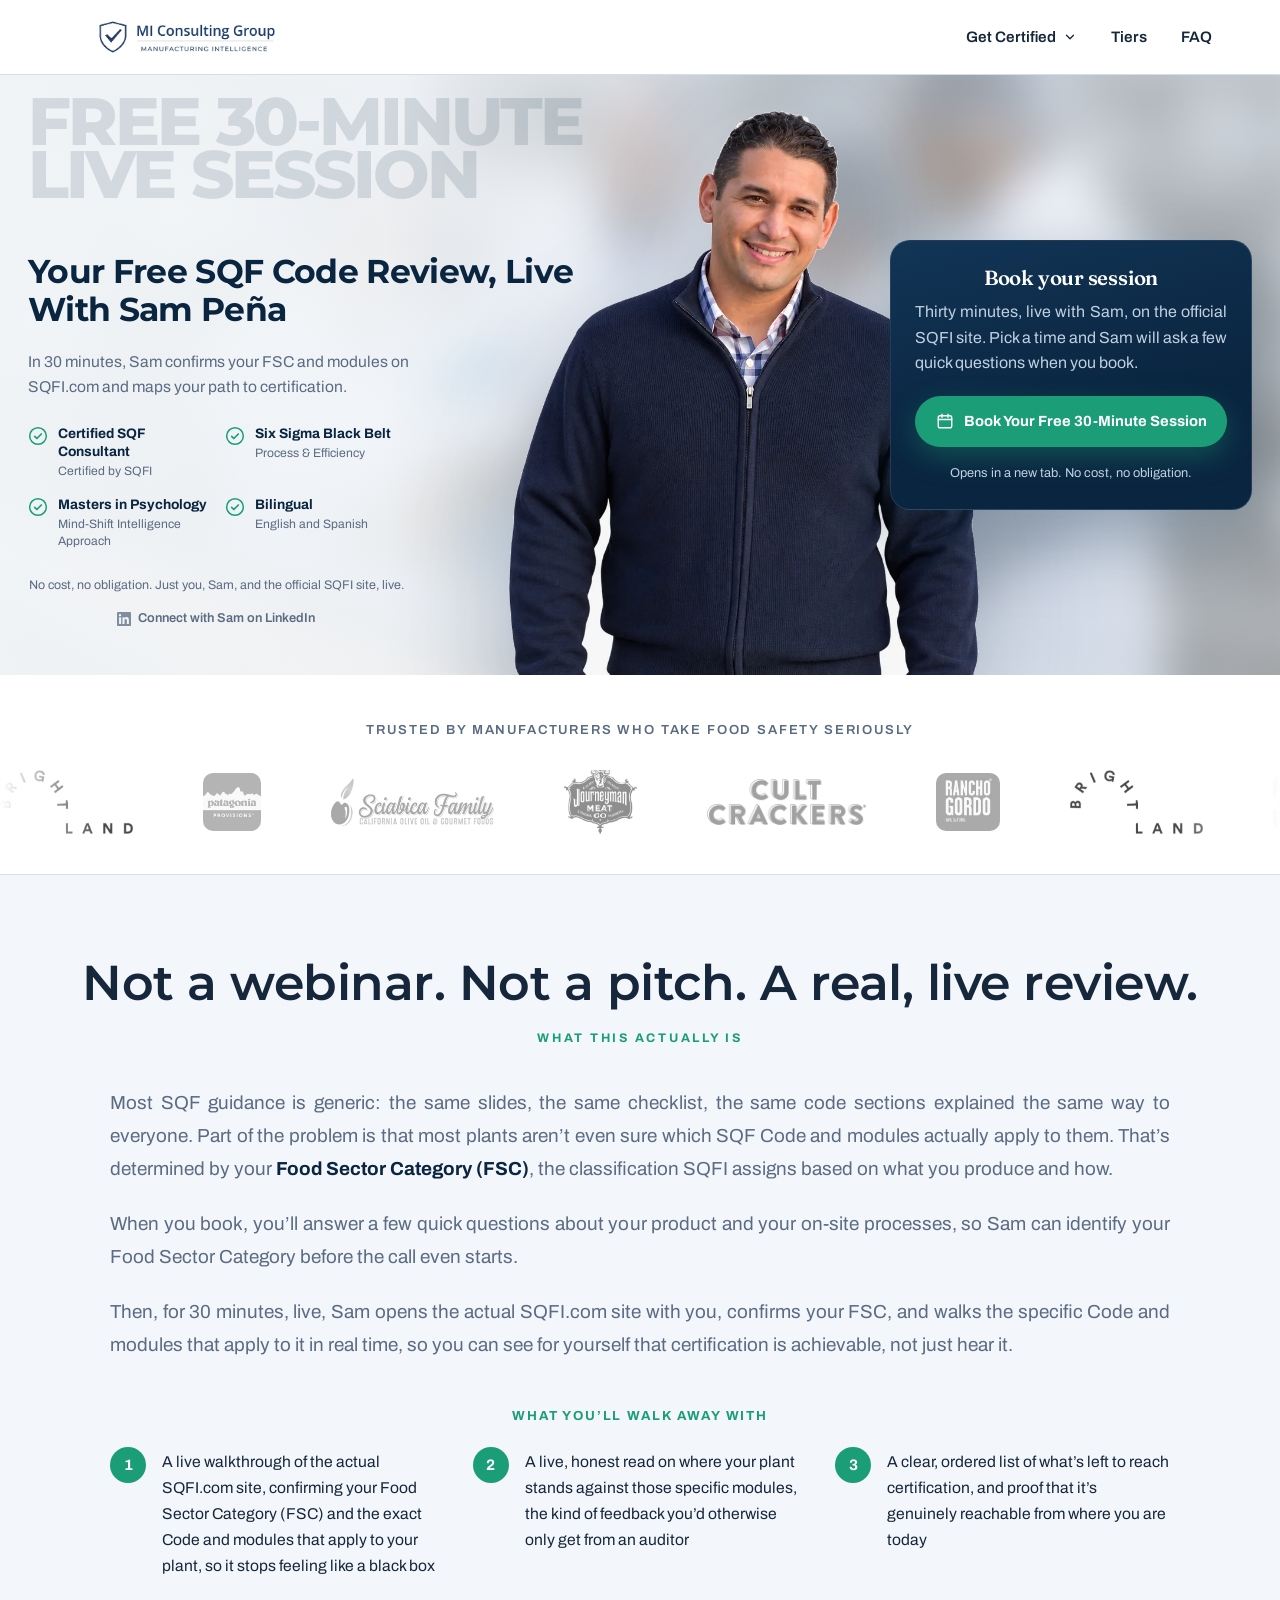
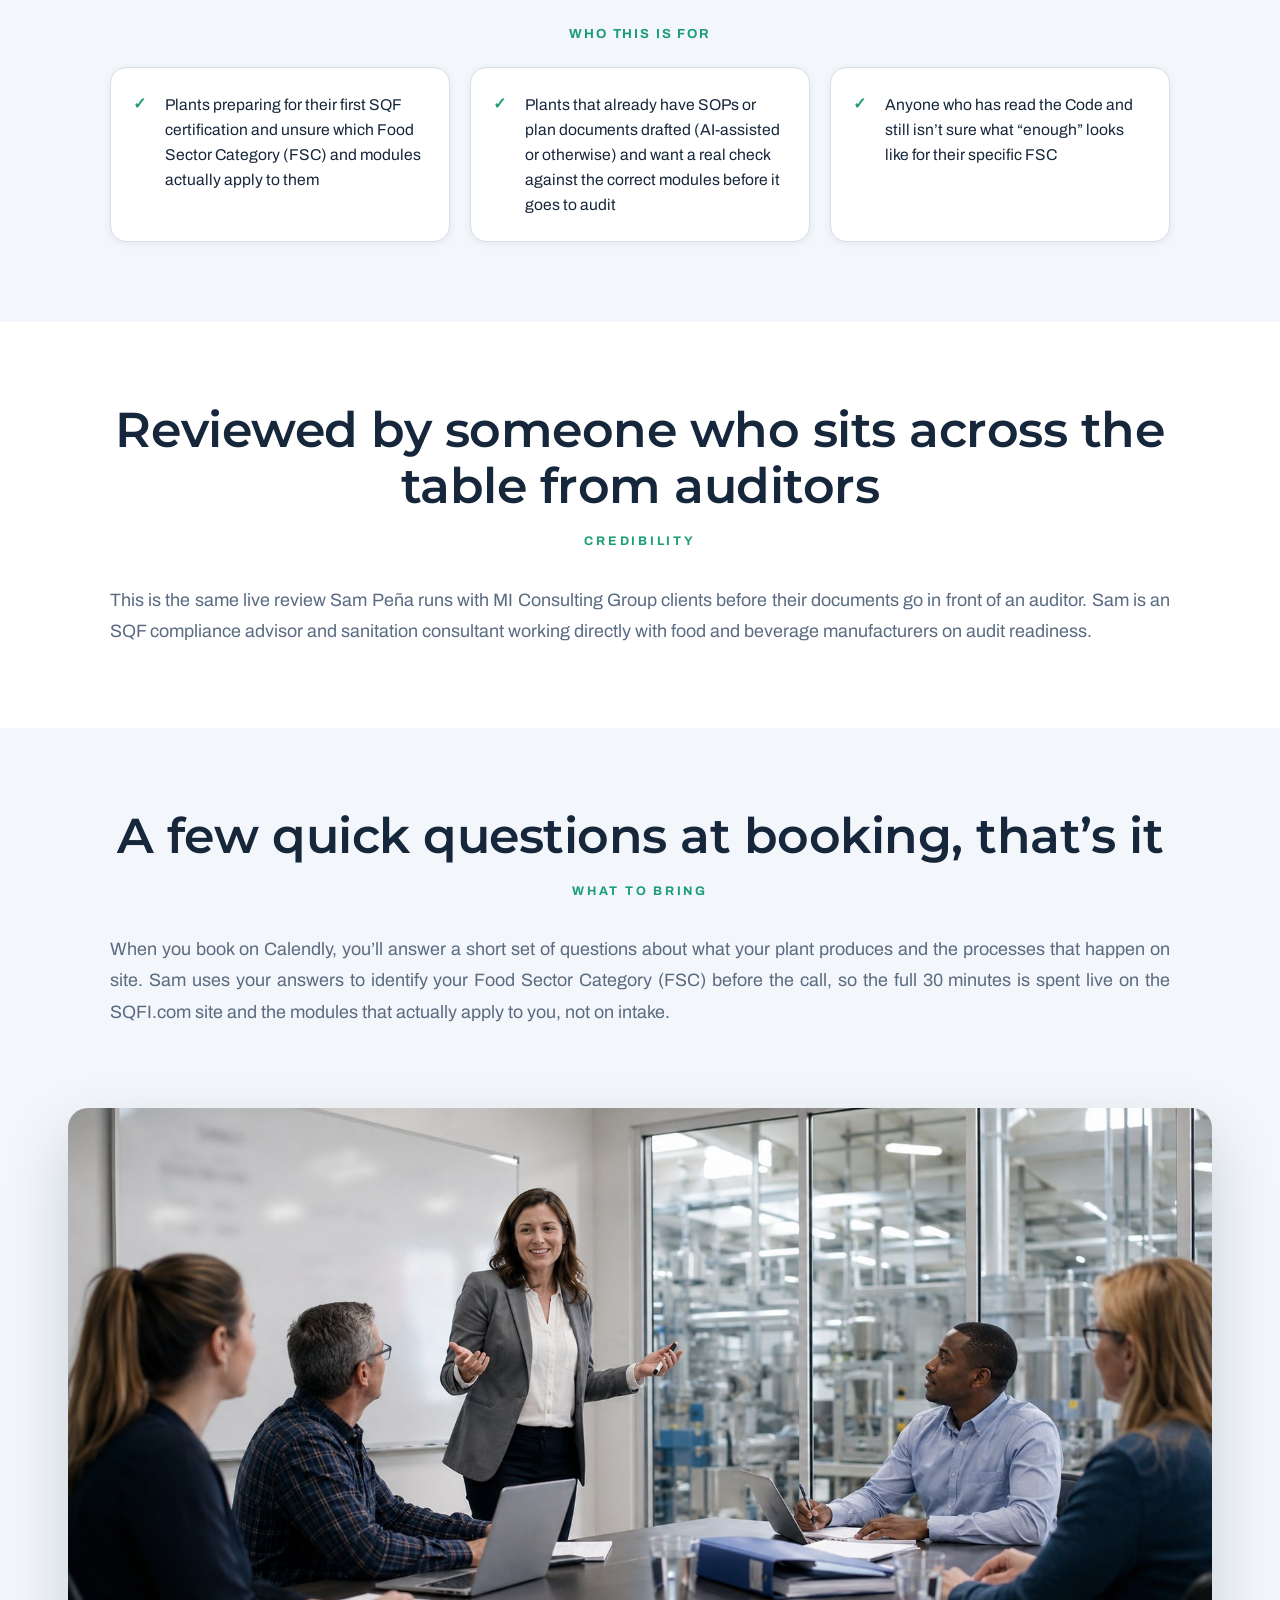
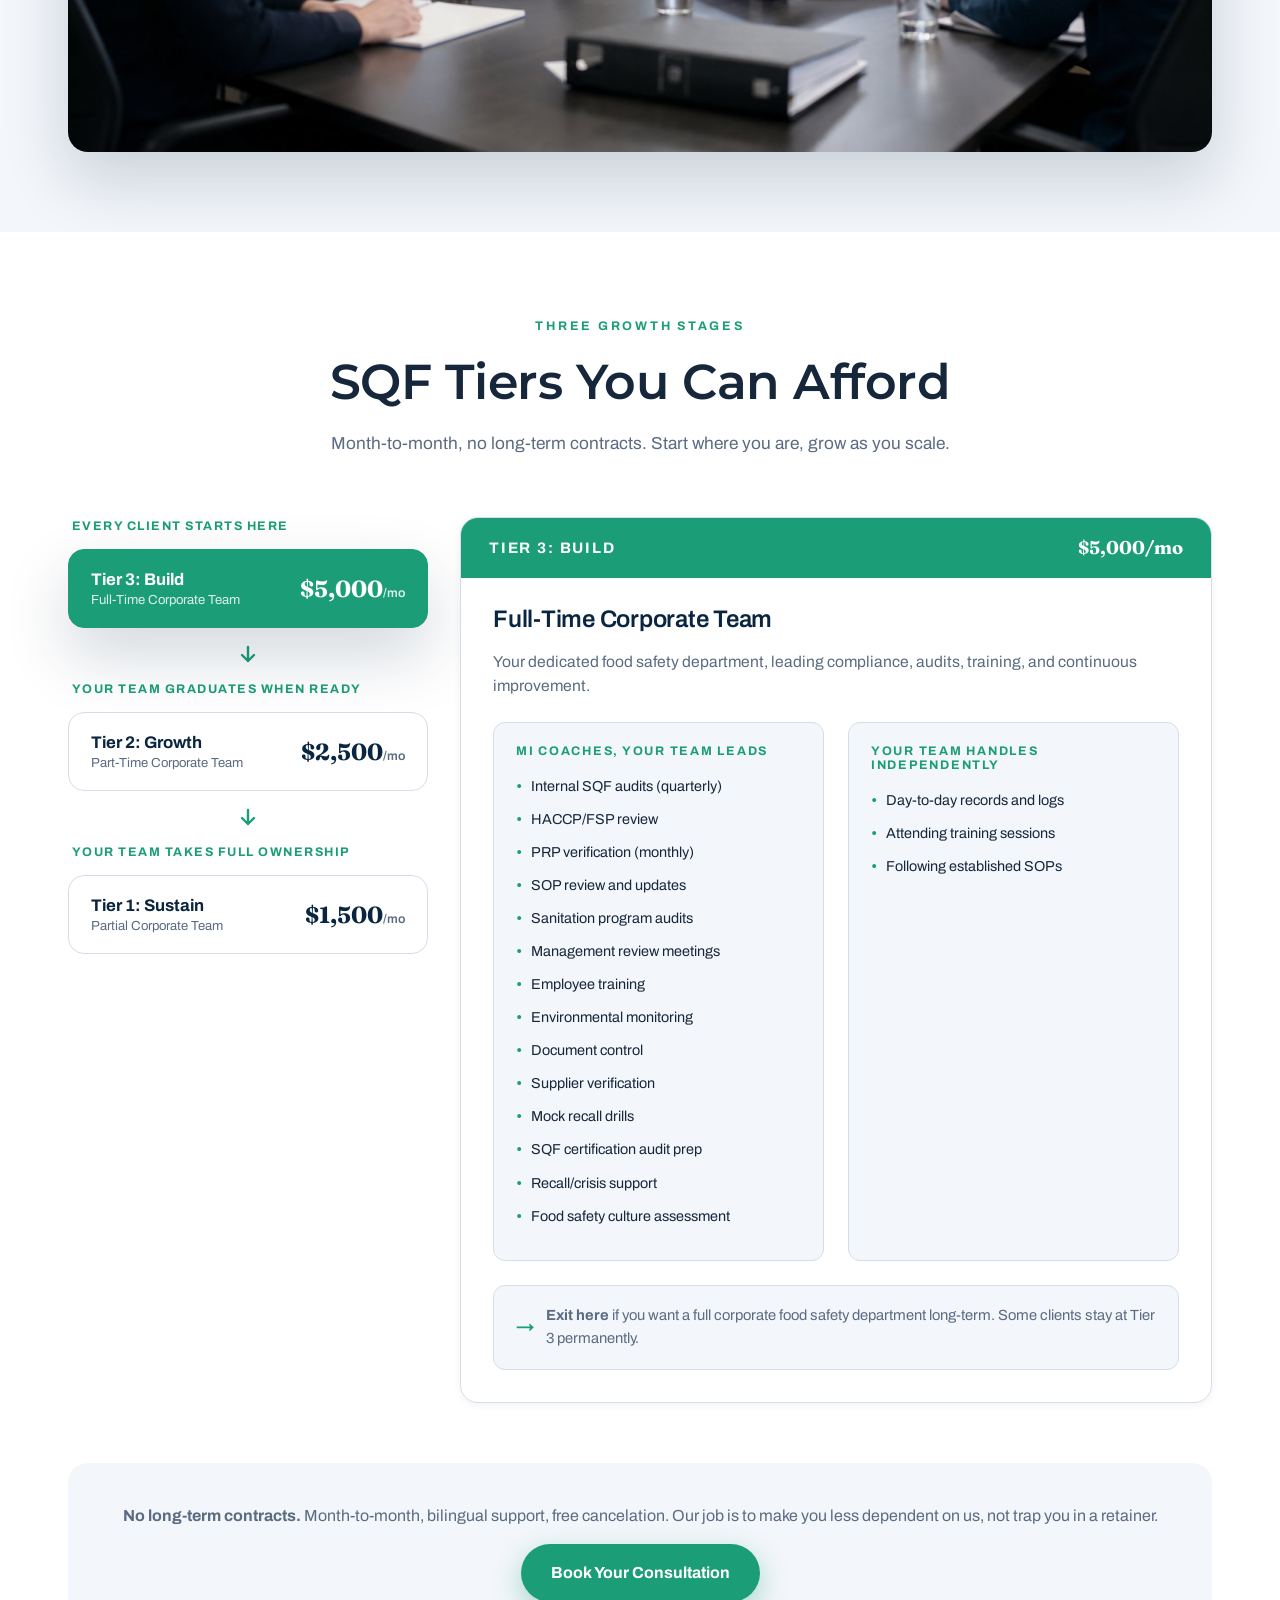
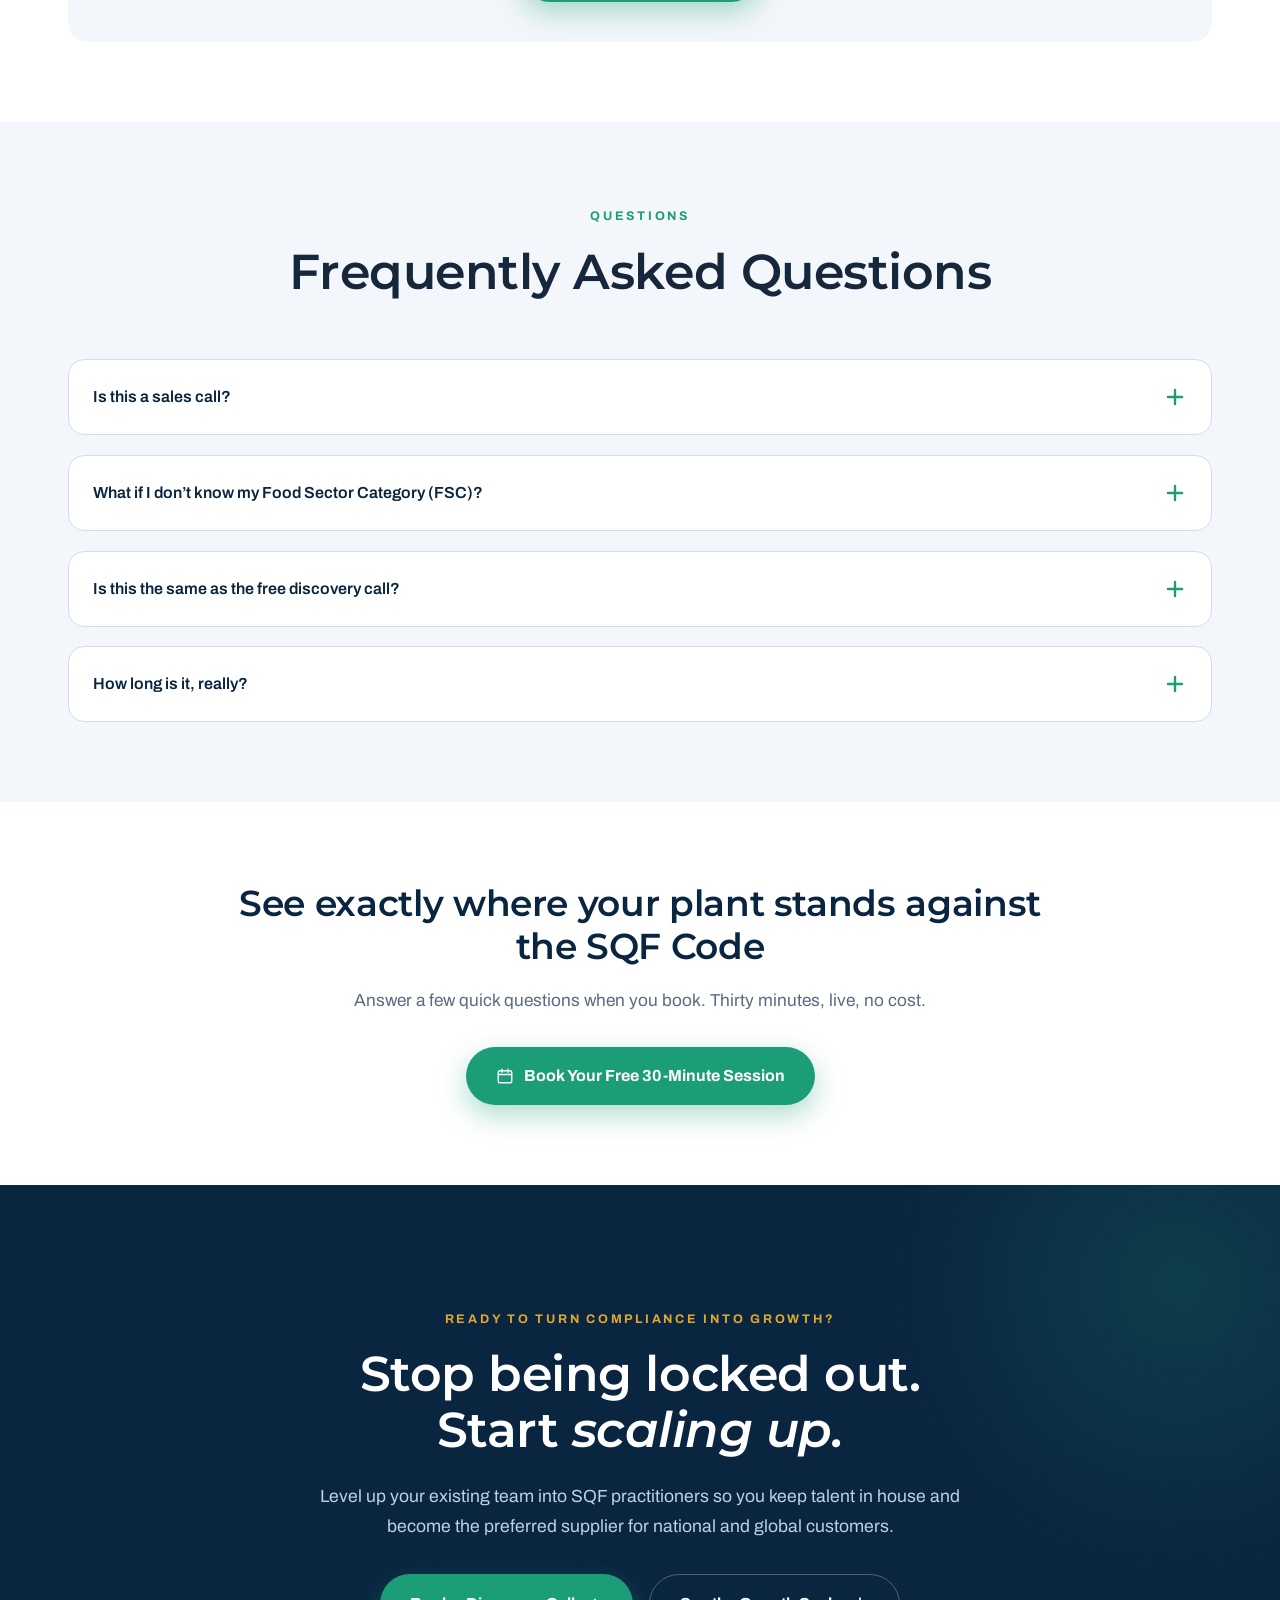
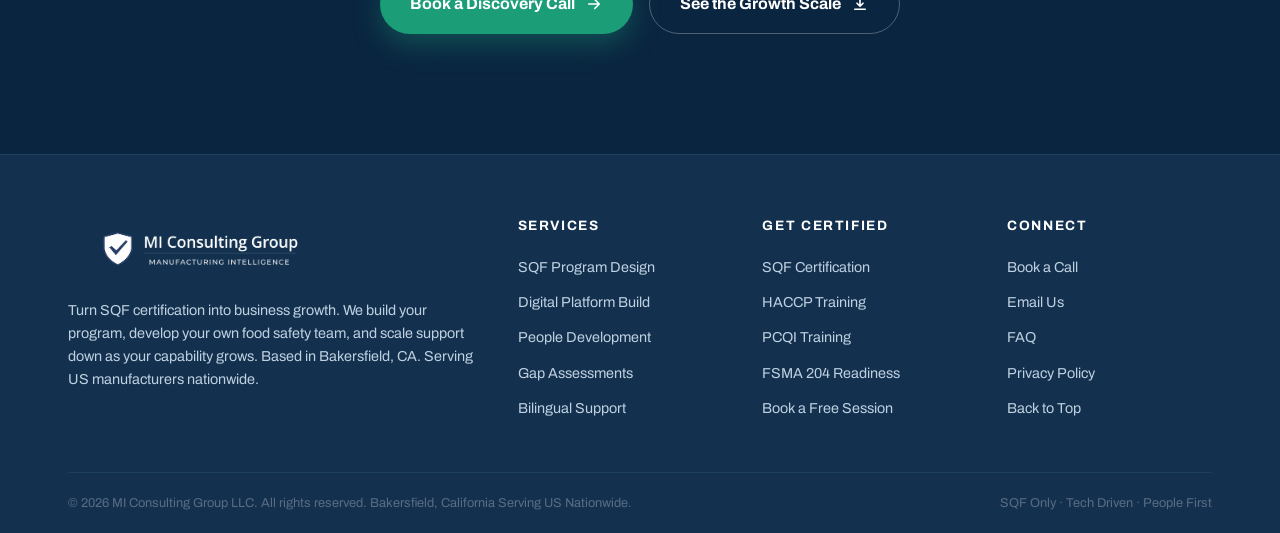
==== commit 128ca977: "The client moved the six screening questions onto the Calendly event's Invitee Questions, so asking " ====
--- a/index.html
+++ b/index.html
@@ -76,8 +76,8 @@
 <noscript><link href="https://fonts.googleapis.com/css2?family=Fraunces:opsz,wght@9..144,400;9..144,500;9..144,600;9..144,700;9..144,900&family=Archivo:wght@400;500;600;700;800&family=Montserrat:wght@400;500;600;700;800&display=swap" rel="stylesheet"></noscript>
 
 <!-- Calendly: nothing is loaded from it any more (Sep 2026). The inline iframe, the popup
-     widget, widget.js and widget.css are all gone — booking happens in a new tab, and only
-     after the visitor qualifies through the hero's stepper. The preconnects went with them:
+     widget, widget.js and widget.css are all gone: booking happens in calendly.com's own
+     tab, from a plain link. The preconnects went with them:
      there is no Calendly request on this page to warm a socket for. -->
 <style>
   :root{
@@ -327,8 +327,8 @@
      copy and land under Sam. */
   .hero-note{max-width:376px;margin:26px 0 0;font-size:.78rem;line-height:1.5;color:var(--slate);text-align:center}
   /* Deliberately not a .btn: slate, no chrome, one step smaller than the note above it, so
-     nothing in this column competes with the stepper's buttons. The icon is 14px for the
-     same reason — the 18px one read as a badge. */
+     nothing in this column competes with the booking card's button. The icon is 14px for the
+     same reason: the 18px one read as a badge. */
   .hero-linkedin{display:inline-flex;align-items:center;justify-content:center;gap:7px;
     width:376px;max-width:100%;margin-top:14px;font-size:.8rem;font-weight:600;
     color:var(--slate);text-decoration:none}
@@ -470,7 +470,7 @@
   .qual-form{background:linear-gradient(165deg,#123556 0%,var(--navy) 62%);
     border:1px solid rgba(255,255,255,.1);border-radius:20px;padding:26px 24px;
     box-shadow:0 30px 70px rgba(10,37,64,.34);height:fit-content;
-    position:relative;z-index:3;align-self:start;order:2}
+    position:relative;z-index:3;align-self:center;order:2}
   /* .btn is white-space:nowrap with 30px of side padding, so "Book Your Free 30-Minute
      Session" had a min-content width of 349px — wider than this card's 362px column can
      hold once its own padding is taken off, and wider than a 360px phone. A grid item
@@ -480,77 +480,17 @@
   .qual-form{min-width:0}
   .qual-form .btn-block{white-space:normal;padding-left:18px;padding-right:18px;text-align:center;
     line-height:1.3;font-size:.92rem}
-  .qual-form h3{font-size:1.1rem;color:#fff;margin-bottom:8px;font-weight:600}
-  .qual-form h4{font-size:1.05rem;color:#fff;margin-bottom:24px;font-weight:600;line-height:1.4}
-
-  /* progress: a bar and a counter. The old row of numbered circles was built for four
-     questions; seven of them do not fit the 362px column. */
-  .qf-sub{font-size:.9rem;color:var(--ice);margin:0 0 18px}
-  .qf-progress{height:4px;border-radius:2px;background:rgba(255,255,255,.12);overflow:hidden}
-  .qf-bar{height:100%;width:16.6%;border-radius:2px;background:var(--green-l);
-    transition:width .35s cubic-bezier(.2,.8,.2,1)}
-  .qf-count{font-size:.76rem;letter-spacing:.08em;text-transform:uppercase;color:var(--ice);
-    margin:10px 0 22px;font-weight:600}
-
-  /* form steps */
-  .form-step{display:none;animation:fadeIn .3s ease-out}
-  .form-step.active{display:block}
-  @keyframes fadeIn{from{opacity:0}to{opacity:1}}
-
-  /* One tappable row per option, stacked: the answers here are sentences, not Yes/No, so
-     the old two-across button group cannot hold them. */
-  .qf-choices{display:flex;flex-direction:column;gap:10px}
-  .qf-opt{width:100%;text-align:left;padding:13px 16px;border:1.5px solid rgba(255,255,255,.3);
-    background:transparent;color:#fff;border-radius:12px;font-family:'Archivo',sans-serif;
-    font-weight:600;font-size:.92rem;line-height:1.35;cursor:pointer;transition:all .2s}
-  .qf-opt:hover{border-color:var(--green-l);background:rgba(27,158,119,.2)}
-  .qf-opt.selected{border-color:var(--green-l);background:rgba(27,158,119,.3);color:var(--green-l)}
-
-  .qf-hint{font-size:.82rem;color:var(--ice);margin:-14px 0 16px}
-  .qf-checks{display:flex;flex-direction:column;gap:8px}
-  .qf-check{display:flex;align-items:flex-start;gap:10px;cursor:pointer;
-    font-size:.9rem;line-height:1.4;color:#fff;font-weight:500}
-  .qf-check input{width:17px;height:17px;flex-shrink:0;margin-top:1px;accent-color:var(--green-l);cursor:pointer}
-
-  /* Shown only when its question needs it: "Other" on Q3, "I know it" on Q4. */
-  .qf-reveal{display:none;margin-top:12px}
-  .qf-reveal.show{display:block}
-
-  .qf-error{min-height:18px;margin:12px 0 0;font-size:.82rem;color:#FFB3A8}
-
-  /* form inputs */
-  .form-input-group{margin-bottom:10px}
-  .form-input-group label{display:block;font-size:.9rem;color:#fff;margin-bottom:8px;font-weight:600}
-  .form-input-group input,
-  .form-input-group textarea,
-  .form-input-group select{
-    width:100%;padding:12px 14px;background:rgba(255,255,255,.1);border:1px solid rgba(255,255,255,.2);border-radius:8px;color:#fff;font-family:'Archivo',sans-serif;font-size:.9rem;transition:all .2s;
-  }
-  .form-input-group input::placeholder,
-  .form-input-group textarea::placeholder{color:rgba(255,255,255,.5)}
-  .form-input-group input:focus,
-  .form-input-group textarea:focus,
-  .form-input-group select:focus{outline:none;border-color:var(--green-l);background:rgba(255,255,255,.12);box-shadow:0 0 12px rgba(39,185,140,.2)}
-  .form-input-group textarea{resize:vertical;min-height:80px}
-  
-  /* Select styling */
-  .form-input-group select{cursor:pointer}
-  .form-input-group select option{background:var(--navy);color:#fff}
-  
-  /* Back on the left, Continue / Start over on the right. gap + auto margin so the row
-     still reads correctly when only one of the three is shown. */
-  .form-actions{display:flex;gap:12px;margin-top:22px;align-items:center}
-  .form-actions .btn{flex:0 0 auto}
-  #nextBtn,#refreshBtn{margin-left:auto}
+  .qual-form h3{font-size:1.28rem;color:#fff;margin-bottom:10px;font-weight:600;text-align:center}
+
+  /* Justified in a 314px column, so hyphens:auto is not optional: without it the last
+     line of each paragraph opens rivers wide enough to read as a bug. <html lang="en">
+     is what makes the hyphenation dictionary load. */
+  .qf-sub{font-size:1rem;color:var(--ice);margin:0 0 20px;line-height:1.6;
+    text-align:justify;hyphens:auto}
+  .qf-foot{font-size:.8rem;color:var(--ice);text-align:center;margin:16px 0 0}
 
   @keyframes slideIn{from{opacity:0;transform:translateY(-10px)}to{opacity:1;transform:translateY(0)}}
 
-  /* ---- Qualification form ----
-     Owns the hero's right column. It used to be shadowed by a booking card that held an
-     inline Calendly iframe; the card, its CSS and the iframe are gone (Sep 2026) — the
-     stepper is the only way to a booking now, and it opens Calendly in a new tab. */
-
-  /* update form for right side */
 
   /* ---------- TRUST BADGES ---------- */
   .trust-row{display:flex;gap:26px;margin-top:32px;flex-wrap:wrap}
@@ -566,6 +506,9 @@
      carry the attribute in the markup. */
   section[hidden]{display:none}
   .section-pad{padding:80px 0}
+  .photo-band{padding:0 0 80px}
+  .photo-band .services-image{border-radius:20px;overflow:hidden;box-shadow:var(--shadow-lg)}
+  .photo-band img{width:100%;height:auto;display:block}
   .section-dark{background:var(--navy);color:#fff}
   .section-light{background:var(--cloud);color:var(--ink)}
   .section-white{background:#fff;color:var(--ink)}
@@ -736,7 +679,7 @@
   .bp-card{max-width:820px;margin:0 auto;text-align:center}
   .bp-card h2{font-size:clamp(1.7rem,2.8vw,2.4rem);line-height:1.2;margin:0;color:var(--navy)}
   .bp-card p{font-size:1.08rem;line-height:1.7;color:var(--slate);margin:18px 0 32px}
-  /* white-space:normal for the same reason the stepper's button needs it: the label's
+  /* white-space:normal for the same reason the hero card's button needs it: the label's
      nowrap min-width is wider than a phone. */
   .bp-card .btn{white-space:normal;justify-content:center}
 
@@ -815,7 +758,7 @@
   .foot-bottom{display:flex;justify-content:space-between;align-items:center;padding-top:20px;border-top:1px solid var(--navy-3);font-size:.8rem;color:var(--slate);flex-wrap:wrap;gap:20px}
 
 
-  /* Book a Call under the qualification form — mobile only */
+  /* Book a Call under the booking card, mobile only */
 
   /* ---------- RESPONSIVE ---------- */
   /* Tablet. Sam goes away entirely below 1081px. The copy column and a 350px card use the
@@ -921,6 +864,7 @@
     .trust-row{margin-top:24px;gap:16px 28px}
     .trust-item + .trust-item{padding-left:0;border-left:none}
     .section-pad{padding:60px 0}
+    .photo-band{padding:0 0 60px}
     /* Tighter band and smaller logos on a phone, and the gap shrinks with them so the
        strip still shows two or three marks at a time instead of one at a stretch. */
     .brands{padding:32px 0 30px}
@@ -948,7 +892,6 @@
     .final{padding:80px 0}
     .section-head h2{font-size:1.8rem}
     .nav-links{display:none}
-    #navlinks .js-to-quiz{display:none}
     .burger{display:flex}
     .burger.x span:nth-child(1){transform:rotate(45deg) translateY(13px)}
     .burger.x span:nth-child(2){opacity:0}
@@ -1099,8 +1042,7 @@
           <li><svg viewBox="0 0 24 24" fill="none" aria-hidden="true"><circle cx="12" cy="12" r="10" stroke="currentColor" stroke-width="1.8"/><path d="M8 12.4l2.6 2.6L16 9.6" stroke="currentColor" stroke-width="2" stroke-linecap="round" stroke-linejoin="round"/></svg><span><b>Bilingual</b><span>English and Spanish</span></span></li>
         </ul>
 
-        <!-- No booking button here: the stepper beside this copy is the hero's call to
-             action, and nobody reaches Calendly without answering it first. -->
+        <!-- No booking button here: the card beside this copy is the hero's call to action. -->
         <p class="hero-note">No cost, no obligation. Just you, Sam, and the official SQFI site, live.</p>
         <!-- Was a second button beside the CTA until Sep 2026; it is a quiet text link now so
              the hero has exactly one thing that looks clickable. -->
@@ -1110,114 +1052,28 @@
         </a>
       </div>
 
-      <!-- INTAKE FORM — the hero's right column, and the only route to a booking. Six
-           questions, then Calendly opens in a new tab with the answers prefilled. -->
+      <!-- BOOKING CARD - the hero's right column. It used to hold a six question intake
+           that prefilled Calendly's a1..a6 params; those questions live on the Calendly
+           event itself now (Sep 2026), so the card is one link and the visitor answers
+           them there instead of twice. The stepper, its state and its validation are in
+           the history, not commented out below. -->
       <div class="qual-form" id="qualForm">
         <h3>Book your session</h3>
-        <p class="qf-sub">Six quick questions, then pick your time.</p>
-
-        <!-- A bar and a counter instead of the old row of numbered circles: seven circles
-             do not fit the 362px column, and they were unreadable once squeezed. -->
-        <div class="qf-progress"><div class="qf-bar" id="qfBar"></div></div>
-        <p class="qf-count" id="qfCount">Question 1 of 6</p>
-
-        <!-- Q1 -->
-        <div class="form-step active" id="step-1" data-auto="1">
-          <h4>What stage are you at with SQF certification?</h4>
-          <div class="qf-choices">
-            <button type="button" class="qf-opt" data-value="Haven’t started">Haven’t started</button>
-            <button type="button" class="qf-opt" data-value="In progress, no certification date yet">In progress, no certification date yet</button>
-            <button type="button" class="qf-opt" data-value="In progress, certification date set">In progress, certification date set</button>
-          </div>
-        </div>
-
-        <!-- Q2 -->
-        <div class="form-step" id="step-2">
-          <h4>What product(s) does your facility produce or process?</h4>
-          <div class="form-input-group">
-            <input type="text" id="qfProducts" placeholder="e.g. bakery snacks, bottled cold brew, fresh-cut produce">
-          </div>
-        </div>
-
-        <!-- Q3 -->
-        <div class="form-step" id="step-3">
-          <h4>What happens on site?</h4>
-          <p class="qf-hint">Pick every one that applies.</p>
-          <div class="qf-checks" id="qfOnsite">
-            <label class="qf-check"><input type="checkbox" value="Growing or harvesting"><span>Growing or harvesting</span></label>
-            <label class="qf-check"><input type="checkbox" value="Slaughter or butchery"><span>Slaughter or butchery</span></label>
-            <label class="qf-check"><input type="checkbox" value="Manufacturing or processing"><span>Manufacturing or processing</span></label>
-            <label class="qf-check"><input type="checkbox" value="Packaging or repackaging only"><span>Packaging or repackaging only</span></label>
-            <label class="qf-check"><input type="checkbox" value="Storage and distribution"><span>Storage and distribution</span></label>
-            <label class="qf-check"><input type="checkbox" value="Retail or foodservice"><span>Retail or foodservice</span></label>
-            <label class="qf-check"><input type="checkbox" value="Other"><span>Other</span></label>
-          </div>
-          <div class="form-input-group qf-reveal" id="qfOnsiteOtherWrap">
-            <input type="text" id="qfOnsiteOther" placeholder="Tell us what else happens on site">
-          </div>
-        </div>
-
-        <!-- Q4 -->
-        <div class="form-step" id="step-4">
-          <h4>If you already know it, what’s your Food Sector Category (FSC) number?</h4>
-          <div class="qf-choices">
-            <button type="button" class="qf-opt" data-value="Not sure">Not sure</button>
-            <button type="button" class="qf-opt" data-value="Not yet registered">Not yet registered</button>
-            <button type="button" class="qf-opt" data-value="I know it">I know it</button>
-          </div>
-          <div class="form-input-group qf-reveal" id="qfFscWrap">
-            <input type="text" id="qfFscNumber" placeholder="FSC number, e.g. 13" inputmode="numeric">
-          </div>
-        </div>
-
-        <!-- Q5 -->
-        <div class="form-step" id="step-5">
-          <h4>What’s the biggest thing holding you back from starting or finishing certification?</h4>
-          <div class="form-input-group">
-            <textarea id="qfBlocker" placeholder="A sentence is plenty"></textarea>
-          </div>
-        </div>
-
-        <!-- Q6 -->
-        <div class="form-step" id="step-6">
-          <h4>Best phone number in case we need to reach you before the call</h4>
-          <div class="form-input-group">
-            <input type="tel" id="qfPhone" placeholder="(555) 123-4567" autocomplete="tel">
-          </div>
-        </div>
-
-        <!-- The end of the form. The href is rebuilt on the way in (see buildBookingUrl):
-             the six answers ride along as Calendly's a1..a6 prefill params, in the order
-             the questions are defined on the event, so nobody types them twice. -->
-        <div class="form-step" id="step-done">
-          <div style="text-align:center;padding:6px 0 0">
-            <div style="font-size:2.6rem;line-height:1;margin-bottom:10px;color:var(--green-l)">✓</div>
-            <h4 style="margin-bottom:10px">You’re all set</h4>
-            <p style="font-size:.9rem;color:var(--ice);margin:0 0 22px">Pick a time that works for you. Thirty minutes, live with Sam, on the official SQFI site.</p>
-          </div>
-          <a href="https://calendly.com/consultwithmi/discovery-call-mi-consulting-group?hide_gdpr_banner=1"
-             target="_blank" rel="noopener" class="btn btn-primary btn-block" id="bookBtn"
-             style="text-align:center;justify-content:center">
-            <svg viewBox="0 0 24 24" fill="none" width="18" height="18" aria-hidden="true"><rect x="3" y="5" width="18" height="16" rx="2.5" stroke="currentColor" stroke-width="1.8"/><path d="M3 10h18M8 3v4M16 3v4" stroke="currentColor" stroke-width="1.8" stroke-linecap="round"/></svg>
-            <!-- Non-breaking hyphen (U+2011): with a plain one the wrap fell inside the
-                 word, "Book Your Free 30-" / "Minute Session" on a 320px phone. -->
-            Book Your Free 30‑Minute Session
-          </a>
-          <p style="font-size:.8rem;color:var(--ice);text-align:center;margin-top:16px">Opens in a new tab. No cost, no obligation.</p>
-        </div>
-
-        <p class="qf-error" id="qfError" role="alert"></p>
-
-        <div class="form-actions" id="formActions">
-          <button type="button" class="btn btn-ghost-green btn-sm" onclick="previousStep()" id="prevBtn" style="display:none">← Back</button>
-          <button type="button" class="btn btn-ghost-green btn-sm" onclick="nextStep()" id="nextBtn" style="display:none">Continue →</button>
-          <button type="button" class="btn btn-ghost-green btn-sm" onclick="resetForm()" id="refreshBtn" style="display:none">↻ Start over</button>
-        </div>
-
-        </div>
-        </div>
-      </div>
-    </div>
+        <p class="qf-sub">Thirty minutes, live with Sam, on the official SQFI site. Pick a time and Sam will ask a few quick questions when you book.</p>
+
+        <a href="https://calendly.com/consultwithmi/discovery-call-mi-consulting-group?hide_gdpr_banner=1"
+           target="_blank" rel="noopener" class="btn btn-primary btn-block"
+           style="text-align:center;justify-content:center">
+          <svg viewBox="0 0 24 24" fill="none" width="18" height="18" aria-hidden="true"><rect x="3" y="5" width="18" height="16" rx="2.5" stroke="currentColor" stroke-width="1.8"/><path d="M3 10h18M8 3v4M16 3v4" stroke="currentColor" stroke-width="1.8" stroke-linecap="round"/></svg>
+          <!-- Non-breaking hyphen (U+2011): with a plain one the wrap fell inside the
+               word, "Book Your Free 30-" / "Minute Session" on a 320px phone. -->
+          Book Your Free 30&#8209;Minute Session
+        </a>
+        <p class="qf-foot">Opens in a new tab. No cost, no obligation.</p>
+      </div>
+      </div>
+    </div>
+  </div>
 
     <!-- Sam, a transparent cutout. Absolute on desktop so he sits between the copy and the
          card without occupying a grid track; back in normal flow below 768px. Last in the
@@ -1399,6 +1255,22 @@
       <span class="eyebrow">What to bring</span>
     </div>
     <p class="copy-body reveal">When you book on Calendly, you’ll answer a short set of questions about what your plant produces and the processes that happen on site. Sam uses your answers to identify your Food Sector Category (FSC) before the call, so the full 30 minutes is spent live on the SQFI.com site and the modules that actually apply to you, not on intake.</p>
+  </div>
+</section>
+
+<!-- ========== TEAM PHOTO ========== -->
+<!-- The image out of #consulting-vs-coaching, which is hidden. Only the image came over;
+     that section still holds its own copy of it, so this is a second reference to the same
+     file rather than a move, and unhiding the section changes nothing here.
+
+     section-light like the band above it, with no top padding, so the two read as one band
+     and the photo sits under the "What to bring" copy instead of in a stripe of its own. -->
+<section class="section-light photo-band">
+  <div class="wrap">
+    <div class="services-image reveal">
+      <img src="images/team-meeting.png" alt="MI team coaching meeting with facility managers"
+           width="1672" height="941" loading="lazy" decoding="async">
+    </div>
   </div>
 </section>
 
@@ -1700,7 +1572,7 @@
 
     <div style="margin-top:60px;padding:40px;background:var(--cloud);border-radius:20px;text-align:center">
       <p style="font-size:1rem;color:var(--slate);margin-bottom:16px"><strong>No long-term contracts.</strong> Month-to-month, bilingual support, free cancelation. Our job is to make you less dependent on us, not trap you in a retainer.</p>
-      <a href="#lead" class="btn btn-primary js-to-quiz">Book Your Consultation</a>
+      <a href="https://calendly.com/consultwithmi/discovery-call-mi-consulting-group?hide_gdpr_banner=1" target="_blank" rel="noopener" class="btn btn-primary">Book Your Consultation</a>
     </div>
   </div>
 </section>
@@ -1739,15 +1611,15 @@
 </section>
 
 <!-- ========== BOOKING PROMPT (after the FAQ) ========== -->
-<!-- The button is .js-to-quiz like every other "book" button on the page: it scrolls to
-     the hero's stepper, which is the only route to the calendar. section-white, between
-     the light FAQ above and the navy final CTA below. -->
+<!-- The button opens Calendly in a new tab, like every other "book" button on the page:
+     there is nothing to answer here first any more. section-white, between the light FAQ
+     above and the navy final CTA below. -->
 <section class="section-pad section-white" id="book-prompt">
   <div class="wrap">
     <div class="bp-card reveal">
       <h2>See exactly where your plant stands against the SQF Code</h2>
       <p>Answer a few quick questions when you book. Thirty minutes, live, no cost.</p>
-      <a href="#lead" class="btn btn-primary js-to-quiz">
+      <a href="https://calendly.com/consultwithmi/discovery-call-mi-consulting-group?hide_gdpr_banner=1" target="_blank" rel="noopener" class="btn btn-primary">
         <svg viewBox="0 0 24 24" fill="none" width="18" height="18" aria-hidden="true"><rect x="3" y="5" width="18" height="16" rx="2.5" stroke="currentColor" stroke-width="1.8"/><path d="M3 10h18M8 3v4M16 3v4" stroke="currentColor" stroke-width="1.8" stroke-linecap="round"/></svg>
         Book Your Free 30‑Minute Session
       </a>
@@ -1763,7 +1635,7 @@
       <h2>Stop being locked out. <br> Start <em>scaling up.</em></h2>
       <p>Level up your existing team into SQF practitioners so you keep talent in house and become the preferred supplier for national and global customers.</p>
       <div class="final-actions">
-        <a href="#lead" class="btn btn-primary js-to-quiz">Book a Discovery Call <svg class="arrow" viewBox="0 0 24 24" fill="none" width="18" height="18"><path d="M5 12h14M13 6l6 6-6 6" stroke="currentColor" stroke-width="2.2" stroke-linecap="round" stroke-linejoin="round"/></svg></a>
+        <a href="https://calendly.com/consultwithmi/discovery-call-mi-consulting-group?hide_gdpr_banner=1" target="_blank" rel="noopener" class="btn btn-primary">Book a Discovery Call <svg class="arrow" viewBox="0 0 24 24" fill="none" width="18" height="18"><path d="M5 12h14M13 6l6 6-6 6" stroke="currentColor" stroke-width="2.2" stroke-linecap="round" stroke-linejoin="round"/></svg></a>
         <a href="MICG-Brochure.pdf" download class="btn btn-ghost on-dark">See the Growth Scale <svg viewBox="0 0 24 24" fill="none" width="18" height="18"><path d="M12 4v11m0 0l-4-4m4 4l4-4M5 19h14" stroke="currentColor" stroke-width="2.2" stroke-linecap="round" stroke-linejoin="round"/></svg></a>
       </div>
     </div>
@@ -1794,11 +1666,11 @@
         <a href="/haccp-training.html">HACCP Training</a>
         <a href="/pcqi-training.html">PCQI Training</a>
         <a href="/fsma-204-readiness.html">FSMA 204 Readiness</a>
-        <a href="#lead">SQF Readiness Quiz</a>
+        <a href="https://calendly.com/consultwithmi/discovery-call-mi-consulting-group?hide_gdpr_banner=1" target="_blank" rel="noopener">Book a Free Session</a>
       </div>
       <div class="foot-col">
         <h5>Connect</h5>
-        <a href="#lead" class="js-to-quiz">Book a Call</a>
+        <a href="https://calendly.com/consultwithmi/discovery-call-mi-consulting-group?hide_gdpr_banner=1" target="_blank" rel="noopener">Book a Call</a>
         <a href="mailto:marketing@consultwithmi.com">Email Us</a>
         <a href="#faq">FAQ</a>
         <a href="/privacy.html">Privacy Policy</a>
@@ -1834,21 +1706,6 @@
   });
   document.addEventListener('keydown',e=>{
     if(e.key==='Escape')document.querySelectorAll('.nav-drop.open').forEach(closeDrop);
-  });
-
-  /* Every "book" button on the page sends the visitor to the hero's stepper instead of
-     to Calendly: qualifying is the only route to Sam's calendar, and the calendar itself
-     opens in a new tab from the stepper's last screen. The href is #lead, so this still
-     works with JS off — the handler only aims at the form rather than the section top. */
-  document.querySelectorAll('.js-to-quiz').forEach(el=>{
-    el.addEventListener('click',(e)=>{
-      const form=document.getElementById('qualForm');
-      if(!form)return;
-      e.preventDefault();
-      form.scrollIntoView({behavior:'smooth',block:'center'});
-      document.getElementById('navlinks').classList.remove('open');
-      document.getElementById('burger').classList.remove('x');
-    });
   });
 
   // scroll reveal — robust: triggers early, staggers siblings, guaranteed fallback
@@ -1876,139 +1733,6 @@
   window.addEventListener('load',()=>{failsafe();setTimeout(failsafe,400);});
   setTimeout(failsafe,1200);
 
-  /* ---- INTAKE FORM (hero) ----------------------------------------------------------
-     Six questions, then Calendly. Nothing here qualifies or disqualifies anyone: the
-     answers exist so Sam can work out the Food Sector Category before the call, and they
-     ride to Calendly as its a1..a6 prefill params, in the order the questions are defined
-     on the event. Change the order there and this mapping has to change with it. */
-  const QF_LAST = 6;                 // 1..6 are questions, 'done' is the booking screen
-  const CAL_URL = 'https://calendly.com/consultwithmi/discovery-call-mi-consulting-group?hide_gdpr_banner=1';
-  let currentStep = 1;
-  const answers = {1:'', 2:'', 3:[], '3other':'', 4:'', '4num':'', 5:'', 6:''};
-
-  const qf = (id) => document.getElementById(id);
-
-  /* Q3 and Q4 answer with a list or with a second field, so each one gets a reader. */
-  function answerText(step){
-    if(step === 3){
-      const picked = answers[3].map(v => v === 'Other' && answers['3other']
-        ? 'Other: ' + answers['3other'] : v);
-      return picked.join(', ');
-    }
-    if(step === 4){
-      return answers[4] === 'I know it' && answers['4num']
-        ? 'FSC ' + answers['4num'] : answers[4];
-    }
-    return answers[step];
-  }
-
-  function buildBookingUrl(){
-    const params = new URLSearchParams();
-    for(let i = 1; i <= QF_LAST; i++){
-      const v = answerText(i).trim();
-      if(v) params.set('a' + i, v);
-    }
-    const q = params.toString();
-    return q ? CAL_URL + '&' + q : CAL_URL;
-  }
-
-  /* Only the two questions Sam needs to read the FSC are required. Everything else can be
-     skipped, because every extra required field costs bookings. */
-  function validate(step){
-    if(step === 2 && !answers[2].trim()) return 'Tell us what you produce, even roughly.';
-    if(step === 3 && !answers[3].length)  return 'Pick at least one.';
-    return '';
-  }
-
-  function goToStep(step){
-    document.querySelectorAll('.form-step').forEach(el => el.classList.remove('active'));
-    const target = qf('step-' + step);
-    if(!target) return;
-    target.classList.add('active');
-    currentStep = step;
-    qf('qfError').textContent = '';
-
-    const done = step === 'done';
-    qf('qfBar').style.width = (done ? 100 : (step / QF_LAST) * 100) + '%';
-    qf('qfCount').textContent = done ? 'All done' : 'Question ' + step + ' of ' + QF_LAST;
-    qf('prevBtn').style.display = (step === 1 || done) ? 'none' : 'inline-flex';
-    qf('refreshBtn').style.display = done ? 'inline-flex' : 'none';
-    /* Q1 and Q4 advance on the tap itself, so they show no Continue. Q4 keeps it once
-       "I know it" opens the number field, otherwise there is nothing to move the form on. */
-    const auto = !done && target.dataset.auto === '1';
-    qf('nextBtn').style.display = (done || auto) ? 'none' : 'inline-flex';
-    qf('nextBtn').textContent = step === QF_LAST ? 'See times →' : 'Continue →';
-    if(done) qf('bookBtn').href = buildBookingUrl();
-  }
-
-  function nextStep(){
-    const msg = validate(currentStep);
-    if(msg){ qf('qfError').textContent = msg; return; }
-    goToStep(currentStep === QF_LAST ? 'done' : currentStep + 1);
-  }
-
-  function previousStep(){
-    if(currentStep === 'done') return goToStep(QF_LAST);
-    if(currentStep > 1) goToStep(currentStep - 1);
-  }
-
-  function resetForm(){
-    answers[1] = answers[2] = answers[4] = answers[5] = answers[6] = '';
-    answers[3] = []; answers['3other'] = ''; answers['4num'] = '';
-    document.querySelectorAll('.qf-opt').forEach(b => b.classList.remove('selected'));
-    document.querySelectorAll('#qfOnsite input').forEach(c => { c.checked = false; });
-    ['qfProducts','qfOnsiteOther','qfFscNumber','qfBlocker','qfPhone']
-      .forEach(id => { qf(id).value = ''; });
-    document.querySelectorAll('.qf-reveal').forEach(el => el.classList.remove('show'));
-    goToStep(1);
-  }
-
-  (function initIntake(){
-    if(!qf('qualForm')) return;
-
-    /* The single-choice questions. Q1 moves on by itself; Q4 only does when the answer
-       needs no follow-up. */
-    document.querySelectorAll('.form-step .qf-opt').forEach(btn => {
-      btn.addEventListener('click', () => {
-        const stepEl = btn.closest('.form-step');
-        const step = Number(stepEl.id.replace('step-',''));
-        stepEl.querySelectorAll('.qf-opt').forEach(b => b.classList.remove('selected'));
-        btn.classList.add('selected');
-        answers[step] = btn.dataset.value;
-
-        if(step === 4){
-          const known = btn.dataset.value === 'I know it';
-          qf('qfFscWrap').classList.toggle('show', known);
-          qf('nextBtn').style.display = known ? 'inline-flex' : 'none';
-          if(known){ qf('qfFscNumber').focus(); return; }
-          answers['4num'] = '';
-        }
-        setTimeout(() => goToStep(step === QF_LAST ? 'done' : step + 1), 260);
-      });
-    });
-
-    qf('qfOnsite').addEventListener('change', () => {
-      answers[3] = [...qf('qfOnsite').querySelectorAll('input:checked')].map(c => c.value);
-      const other = answers[3].includes('Other');
-      qf('qfOnsiteOtherWrap').classList.toggle('show', other);
-      if(!other){ qf('qfOnsiteOther').value = ''; answers['3other'] = ''; }
-      if(answers[3].length) qf('qfError').textContent = '';
-    });
-
-    const bind = (id, key) => qf(id).addEventListener('input', e => {
-      answers[key] = e.target.value;
-      if(key === 2 && e.target.value.trim()) qf('qfError').textContent = '';
-    });
-    bind('qfProducts', 2); bind('qfOnsiteOther', '3other');
-    bind('qfFscNumber', '4num'); bind('qfBlocker', 5); bind('qfPhone', 6);
-
-    /* Enter submits the step it is typed in, the way a one-field form would. */
-    ['qfProducts','qfOnsiteOther','qfFscNumber','qfPhone'].forEach(id => {
-      qf(id).addEventListener('keydown', e => { if(e.key === 'Enter'){ e.preventDefault(); nextStep(); } });
-    });
-
-    goToStep(1);
-  })();
 
   // Toggle accordion for reasons section
   function toggleAccordion(header) {
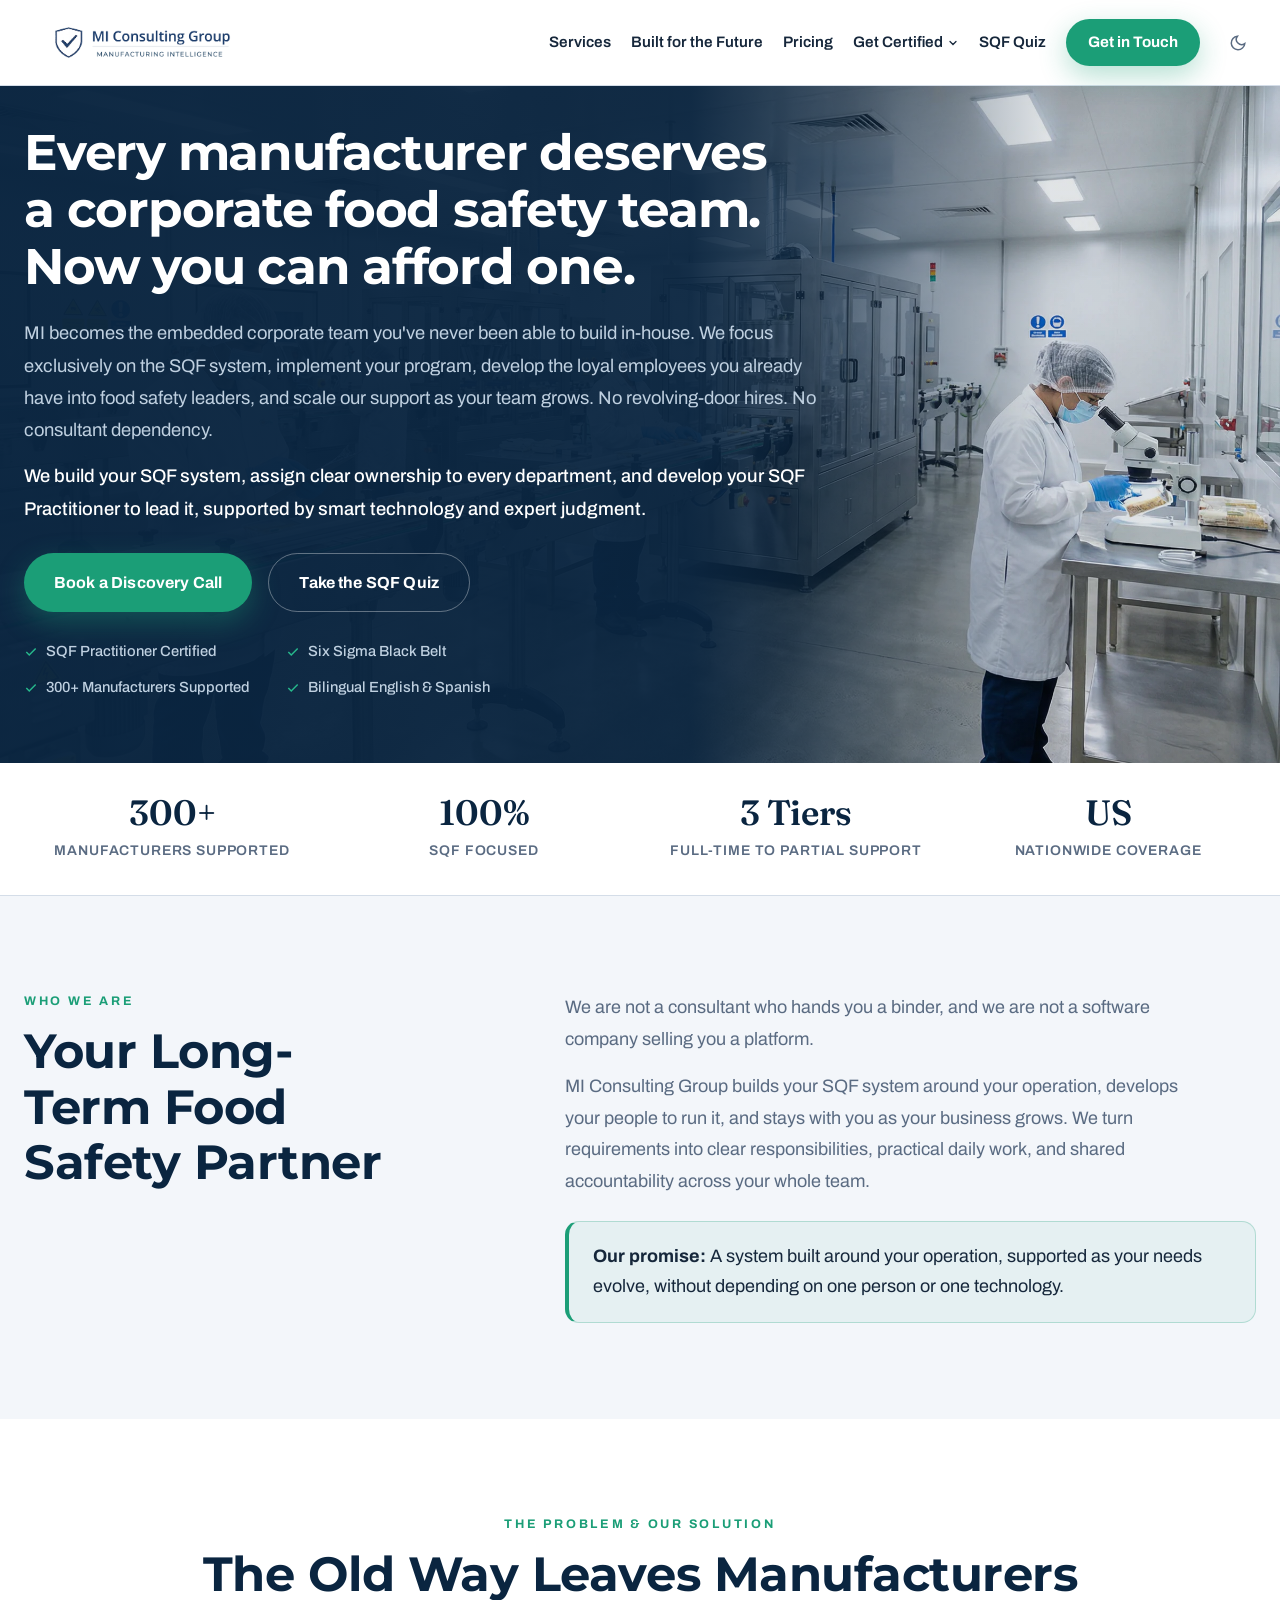
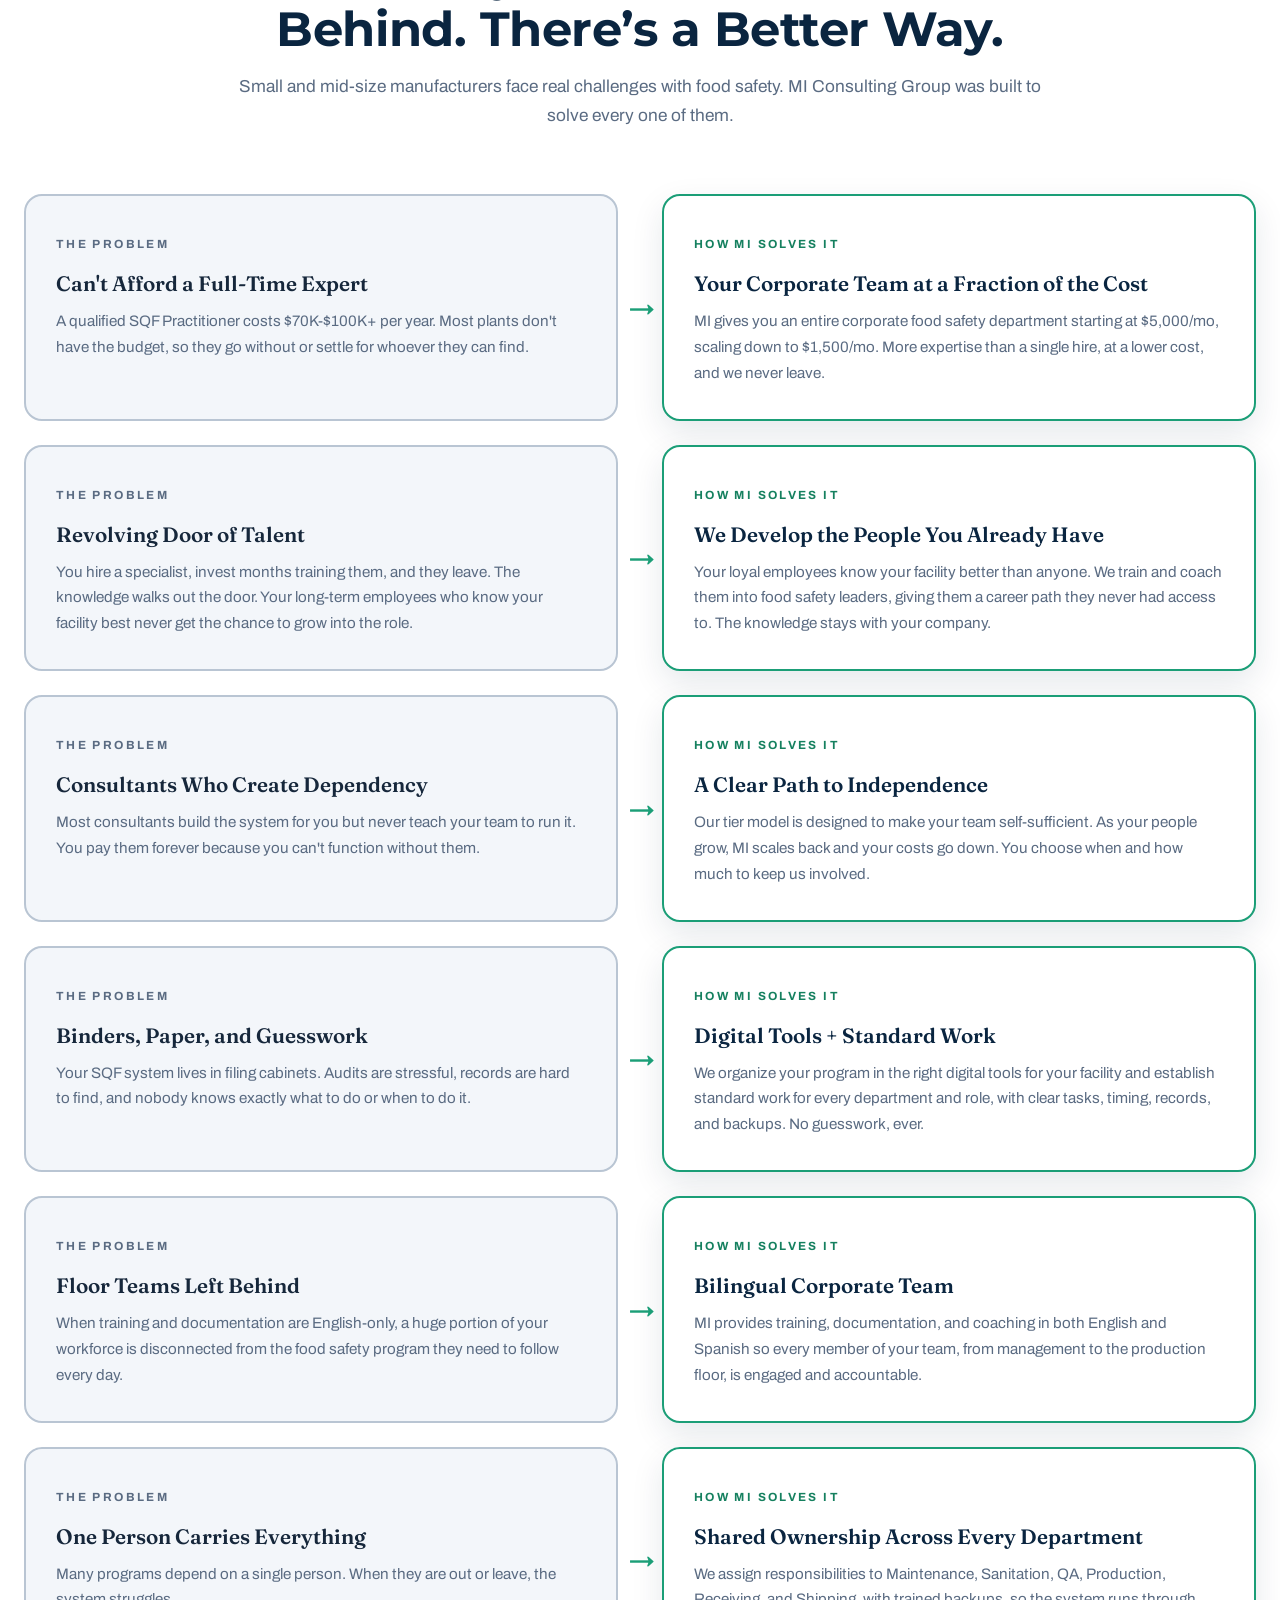
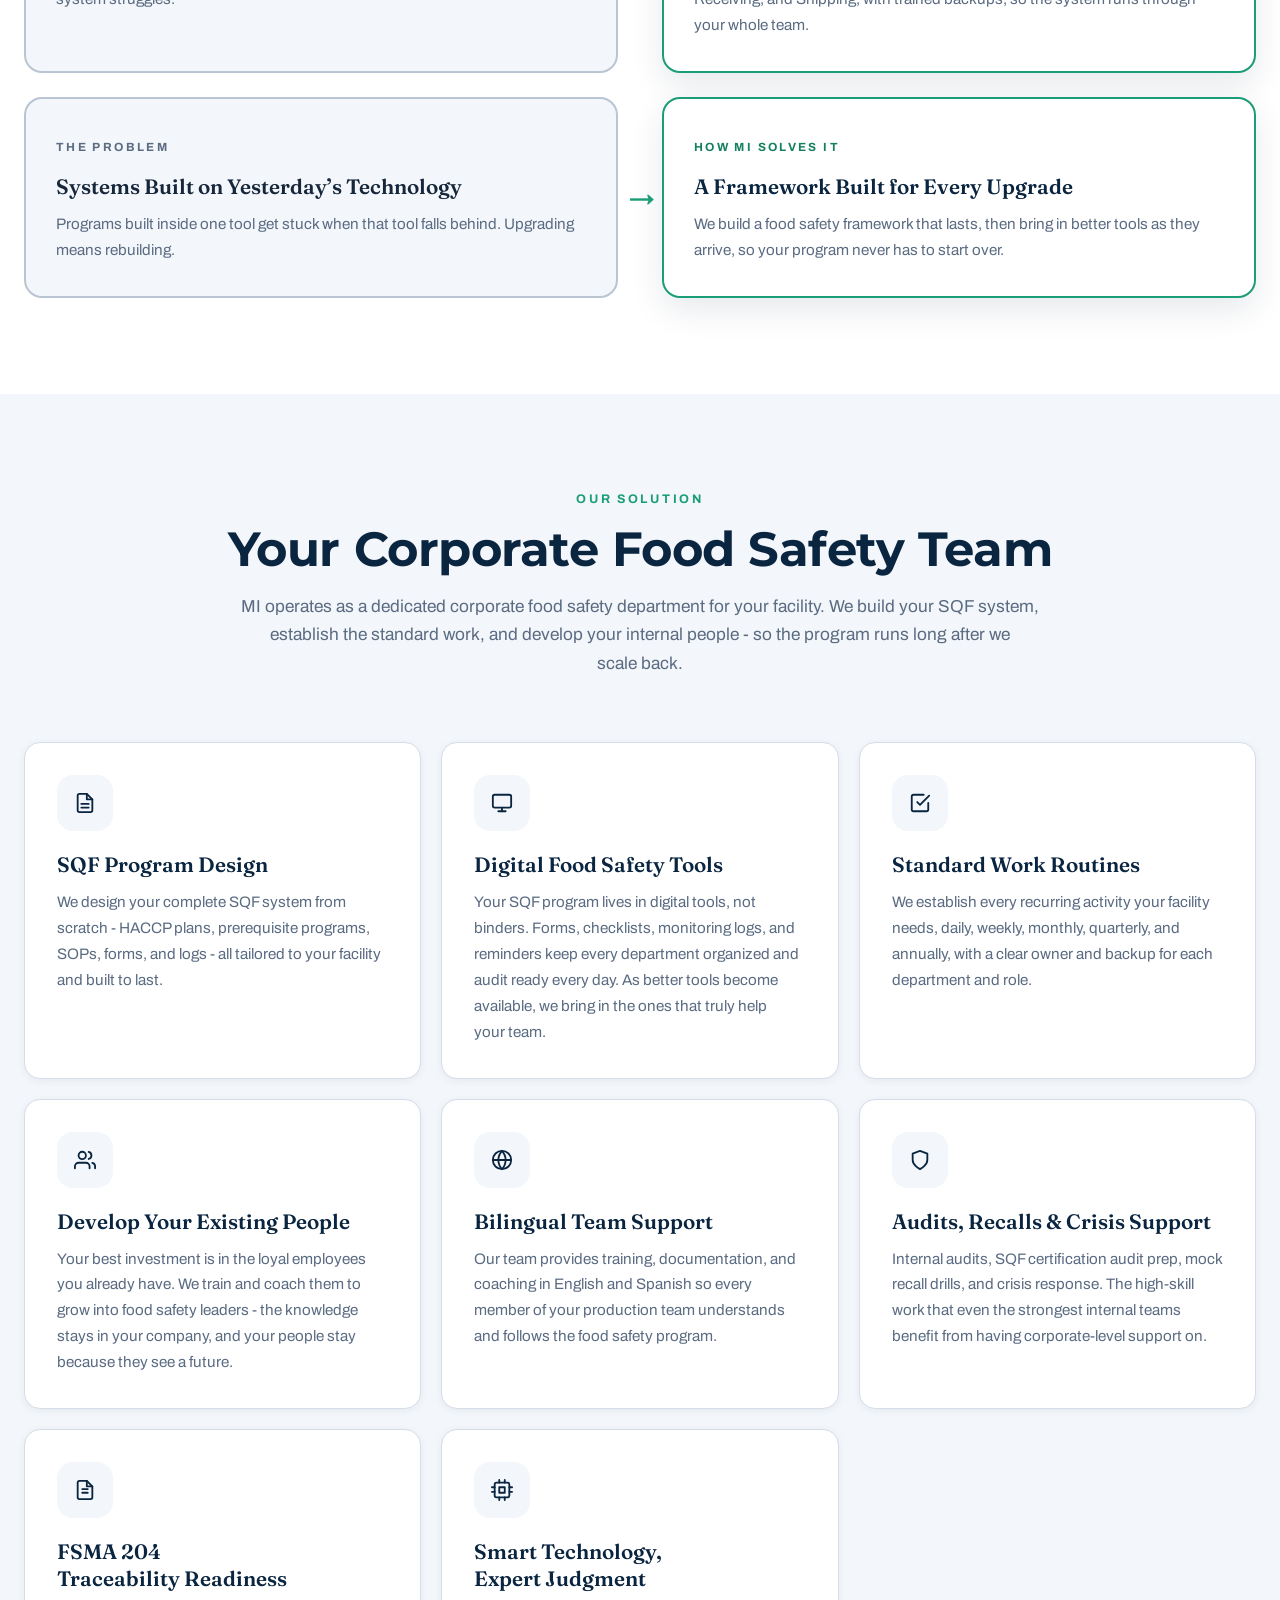
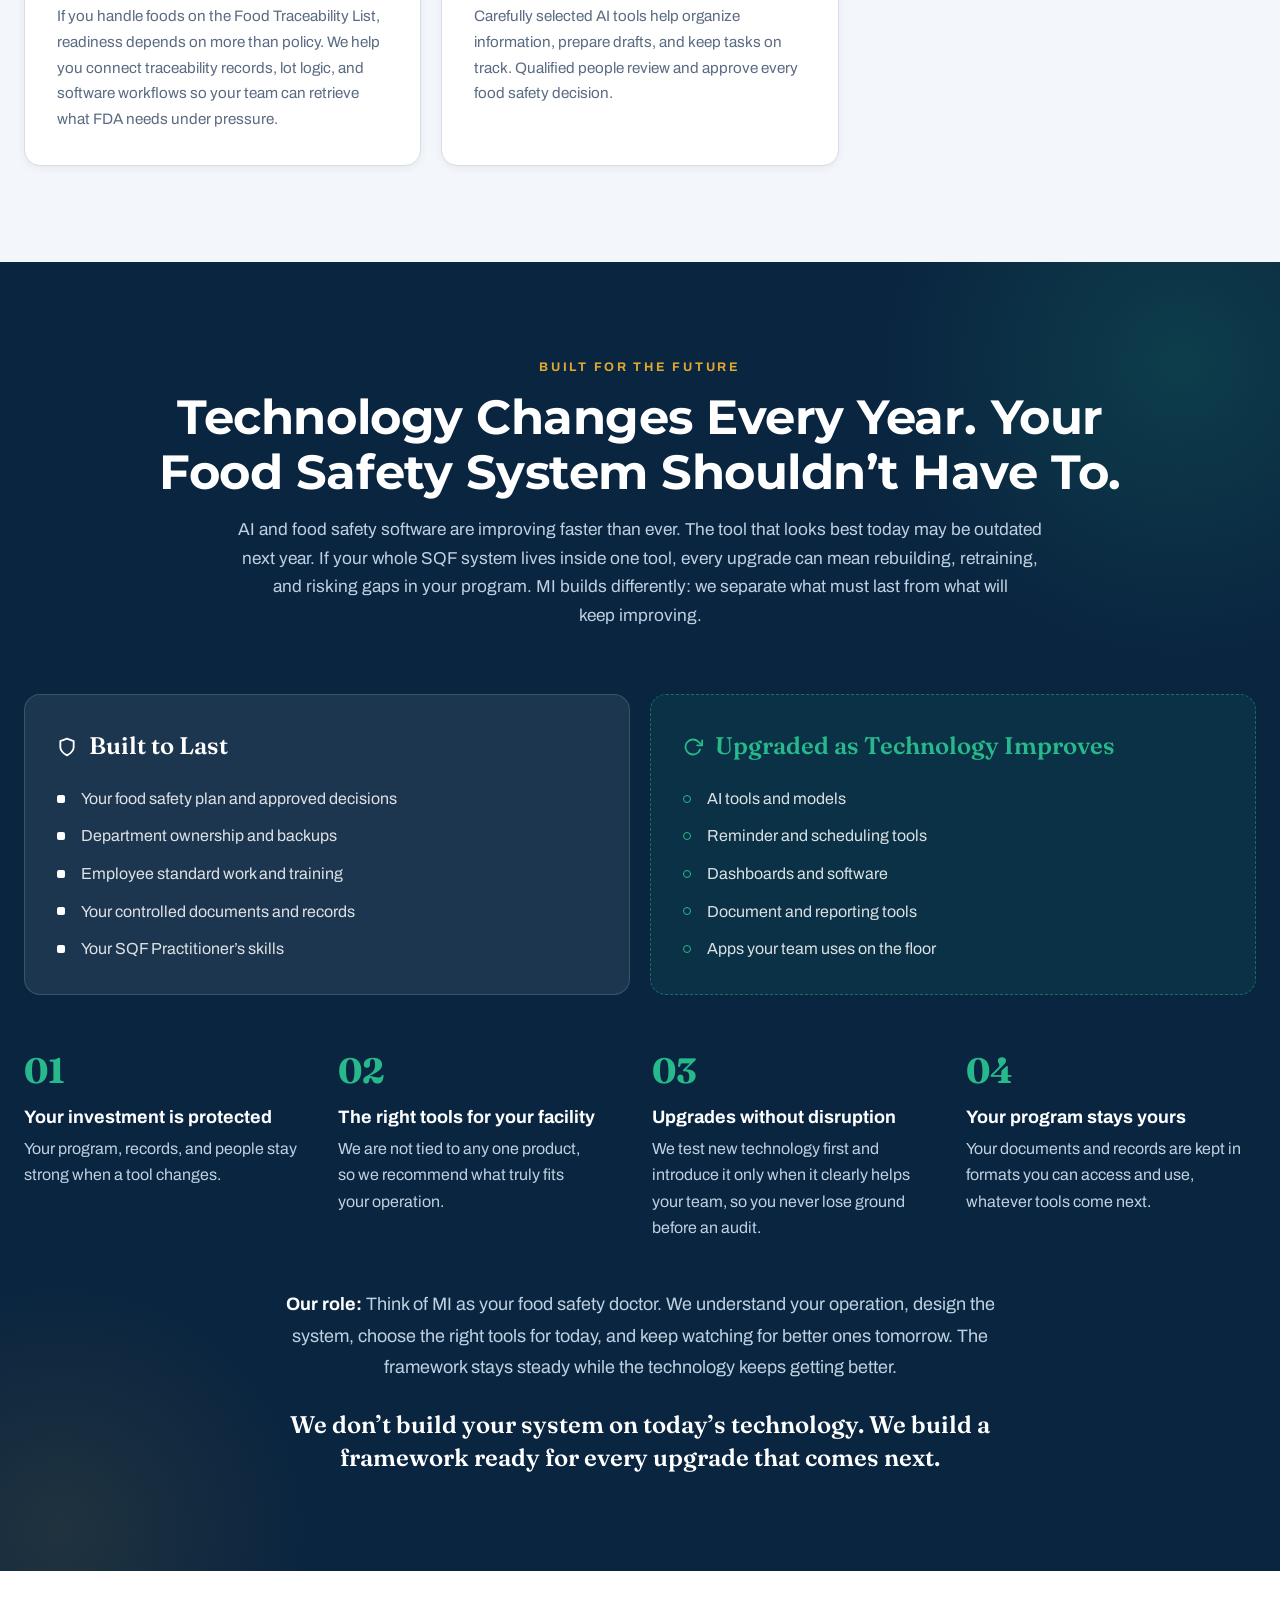
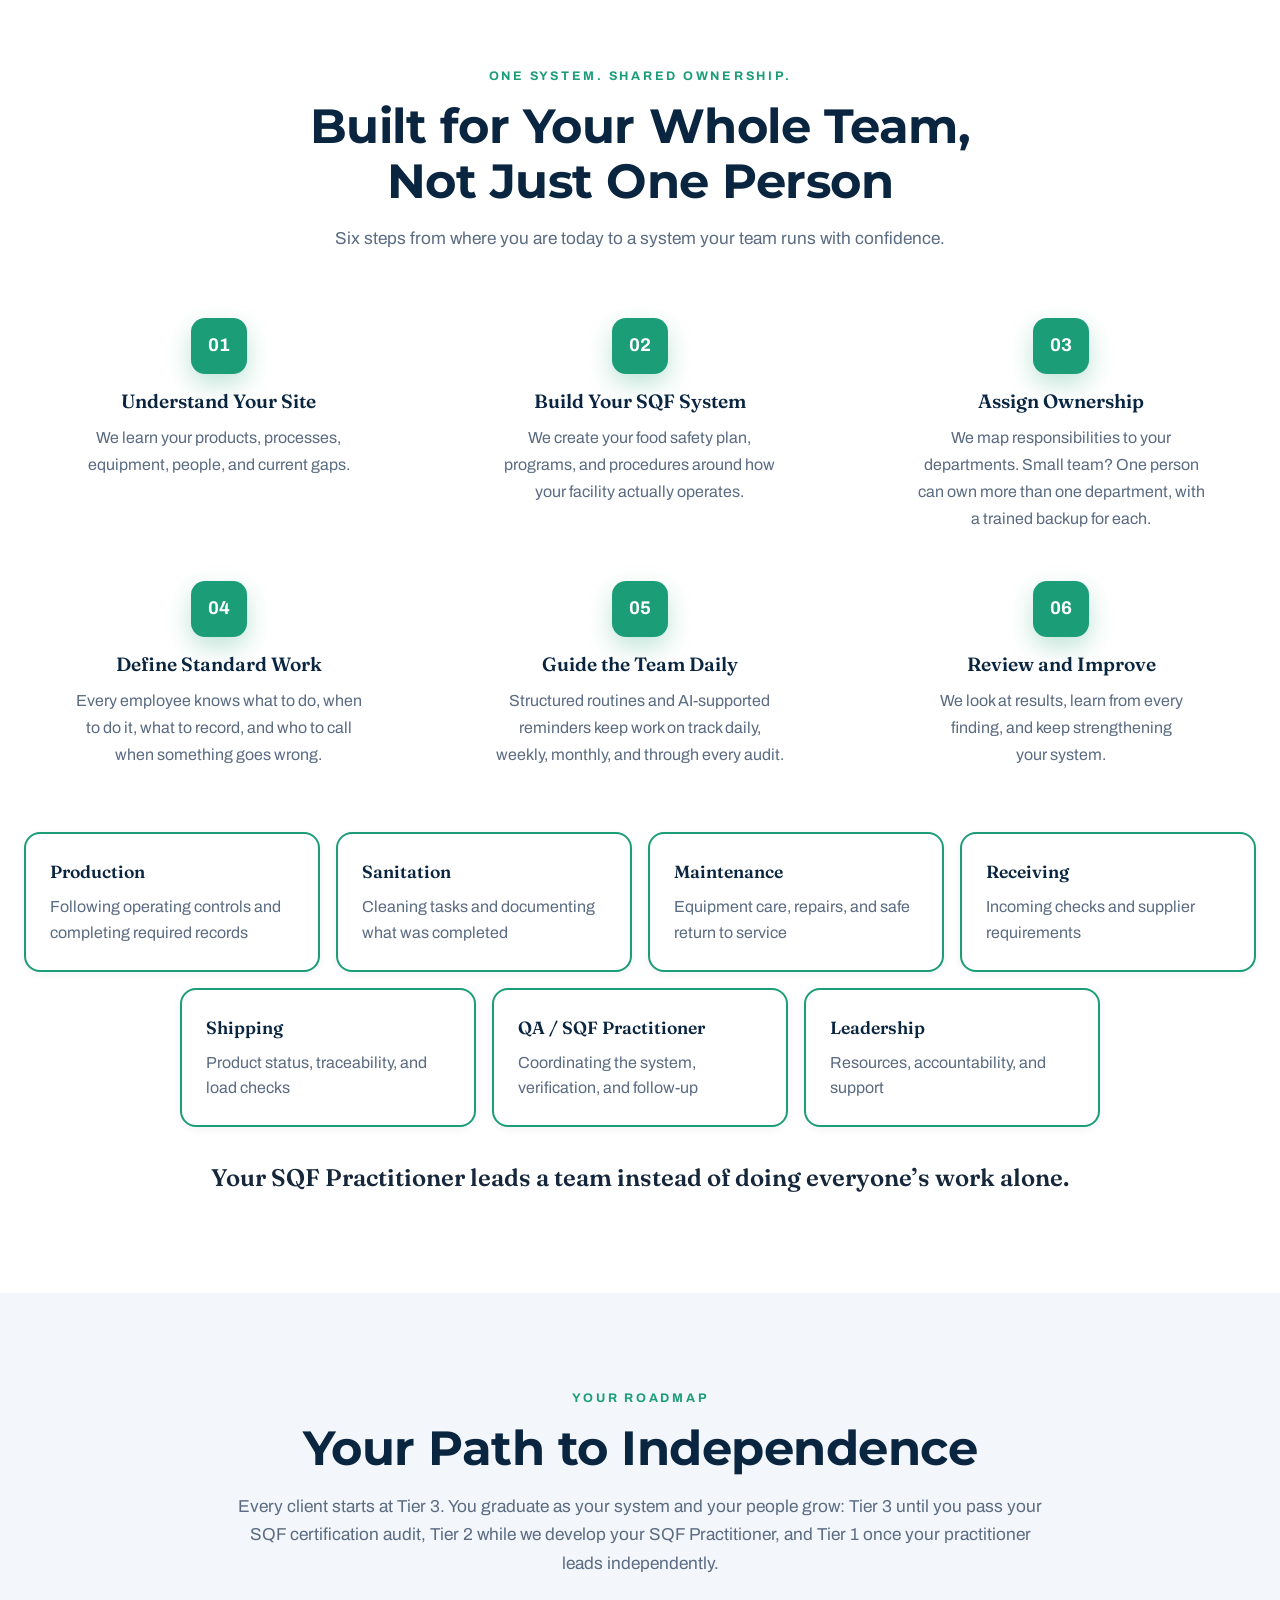
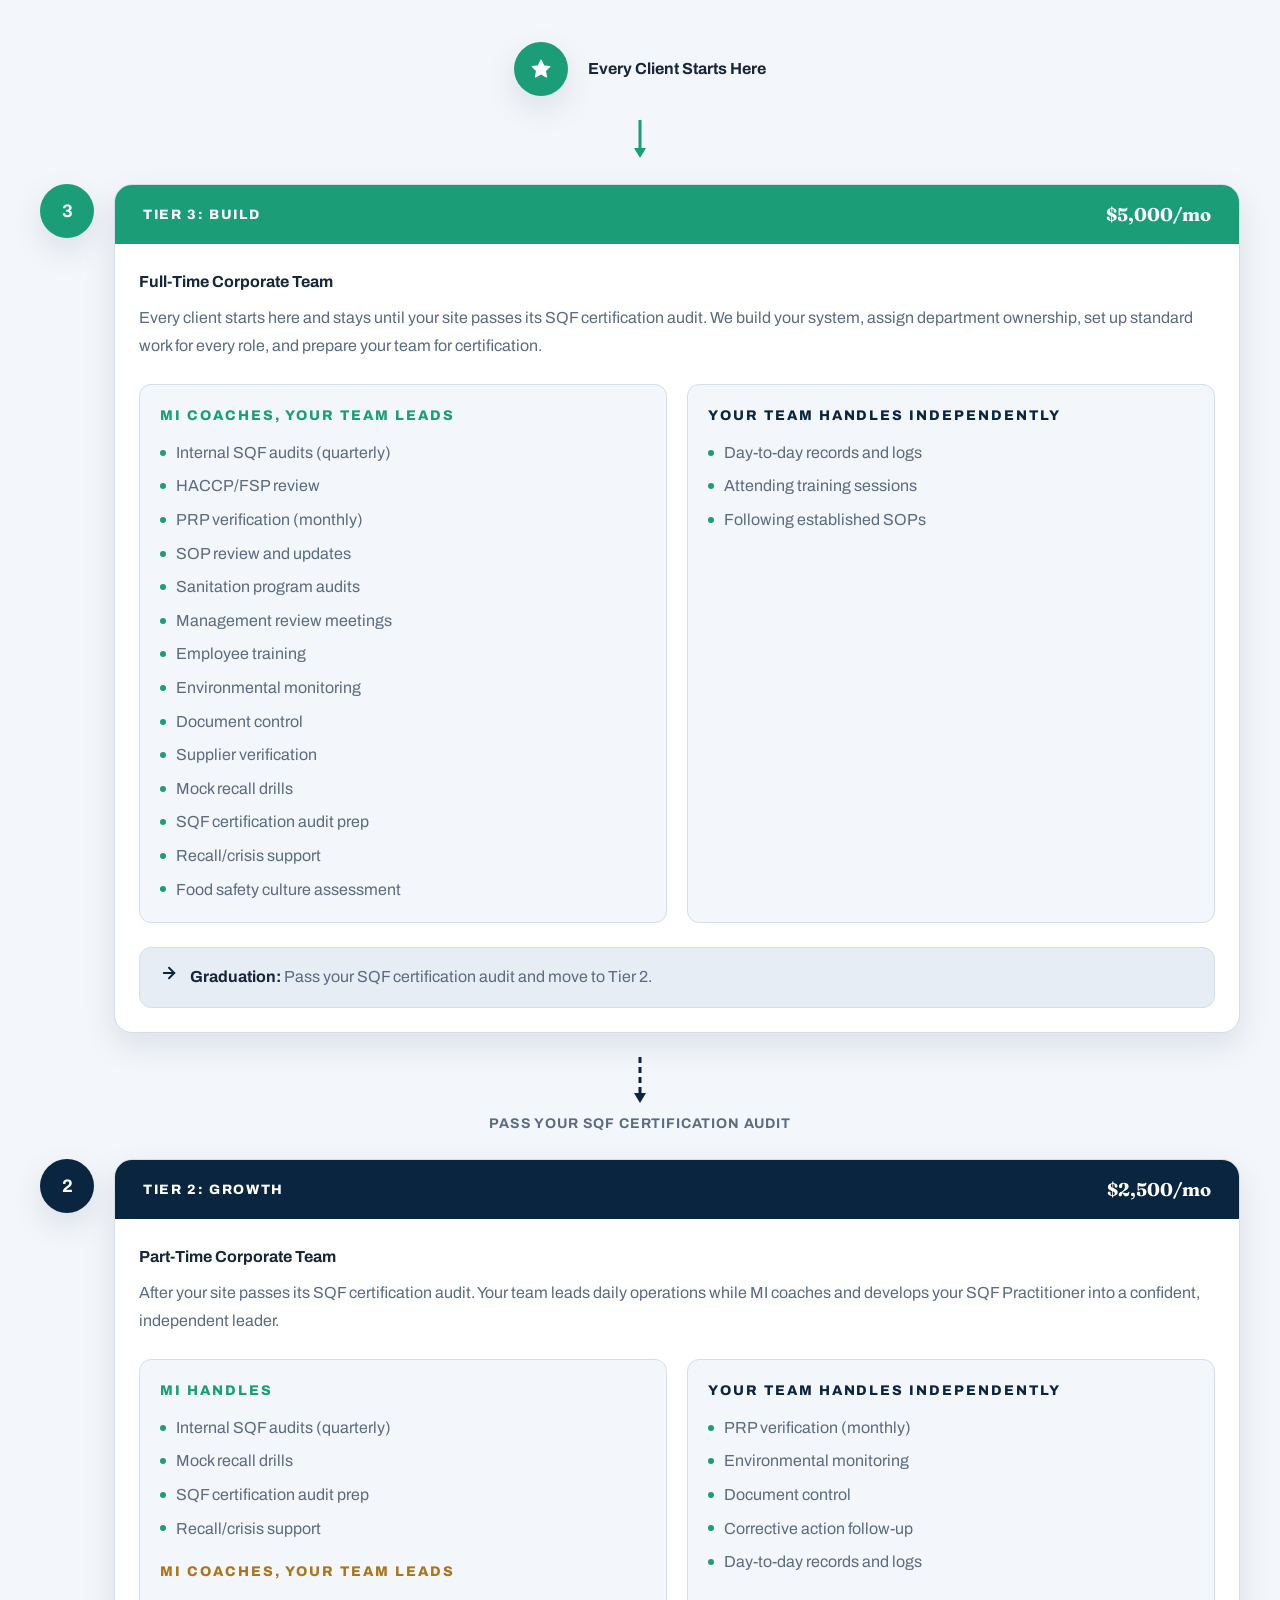
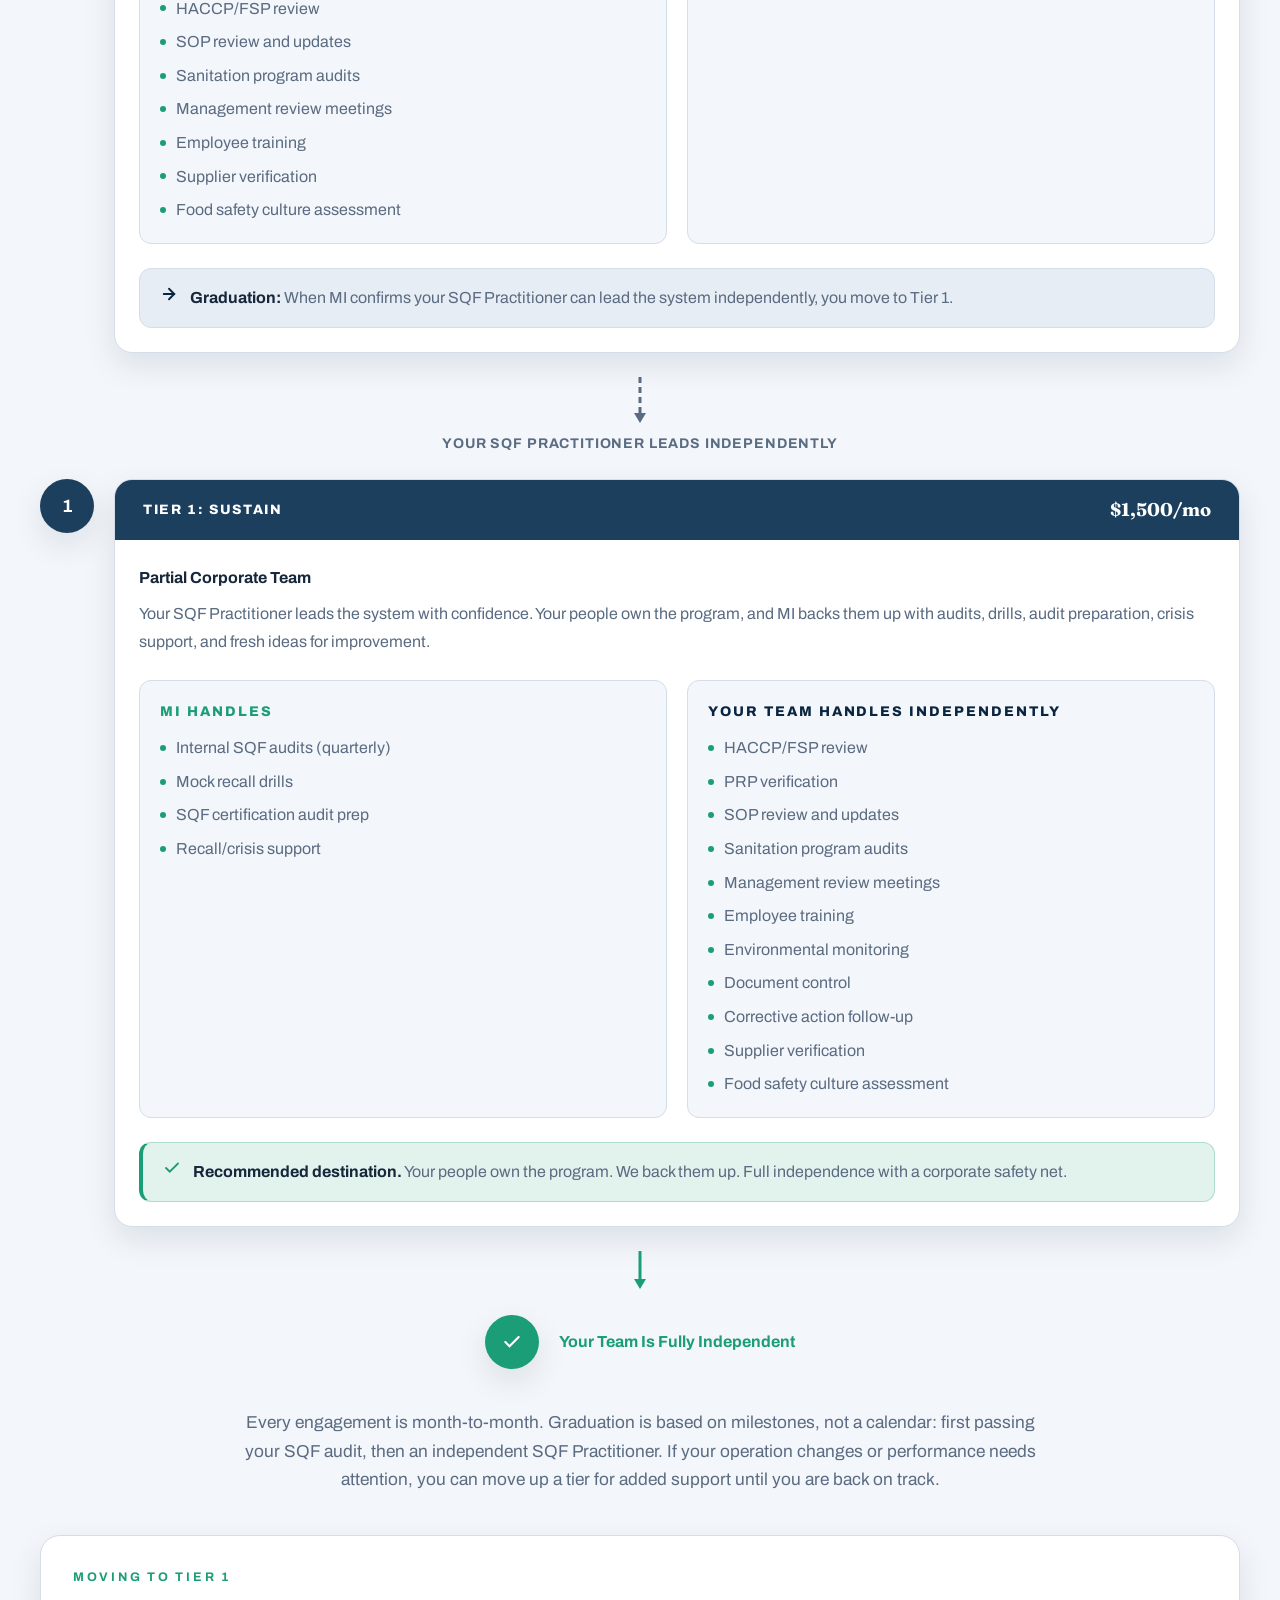
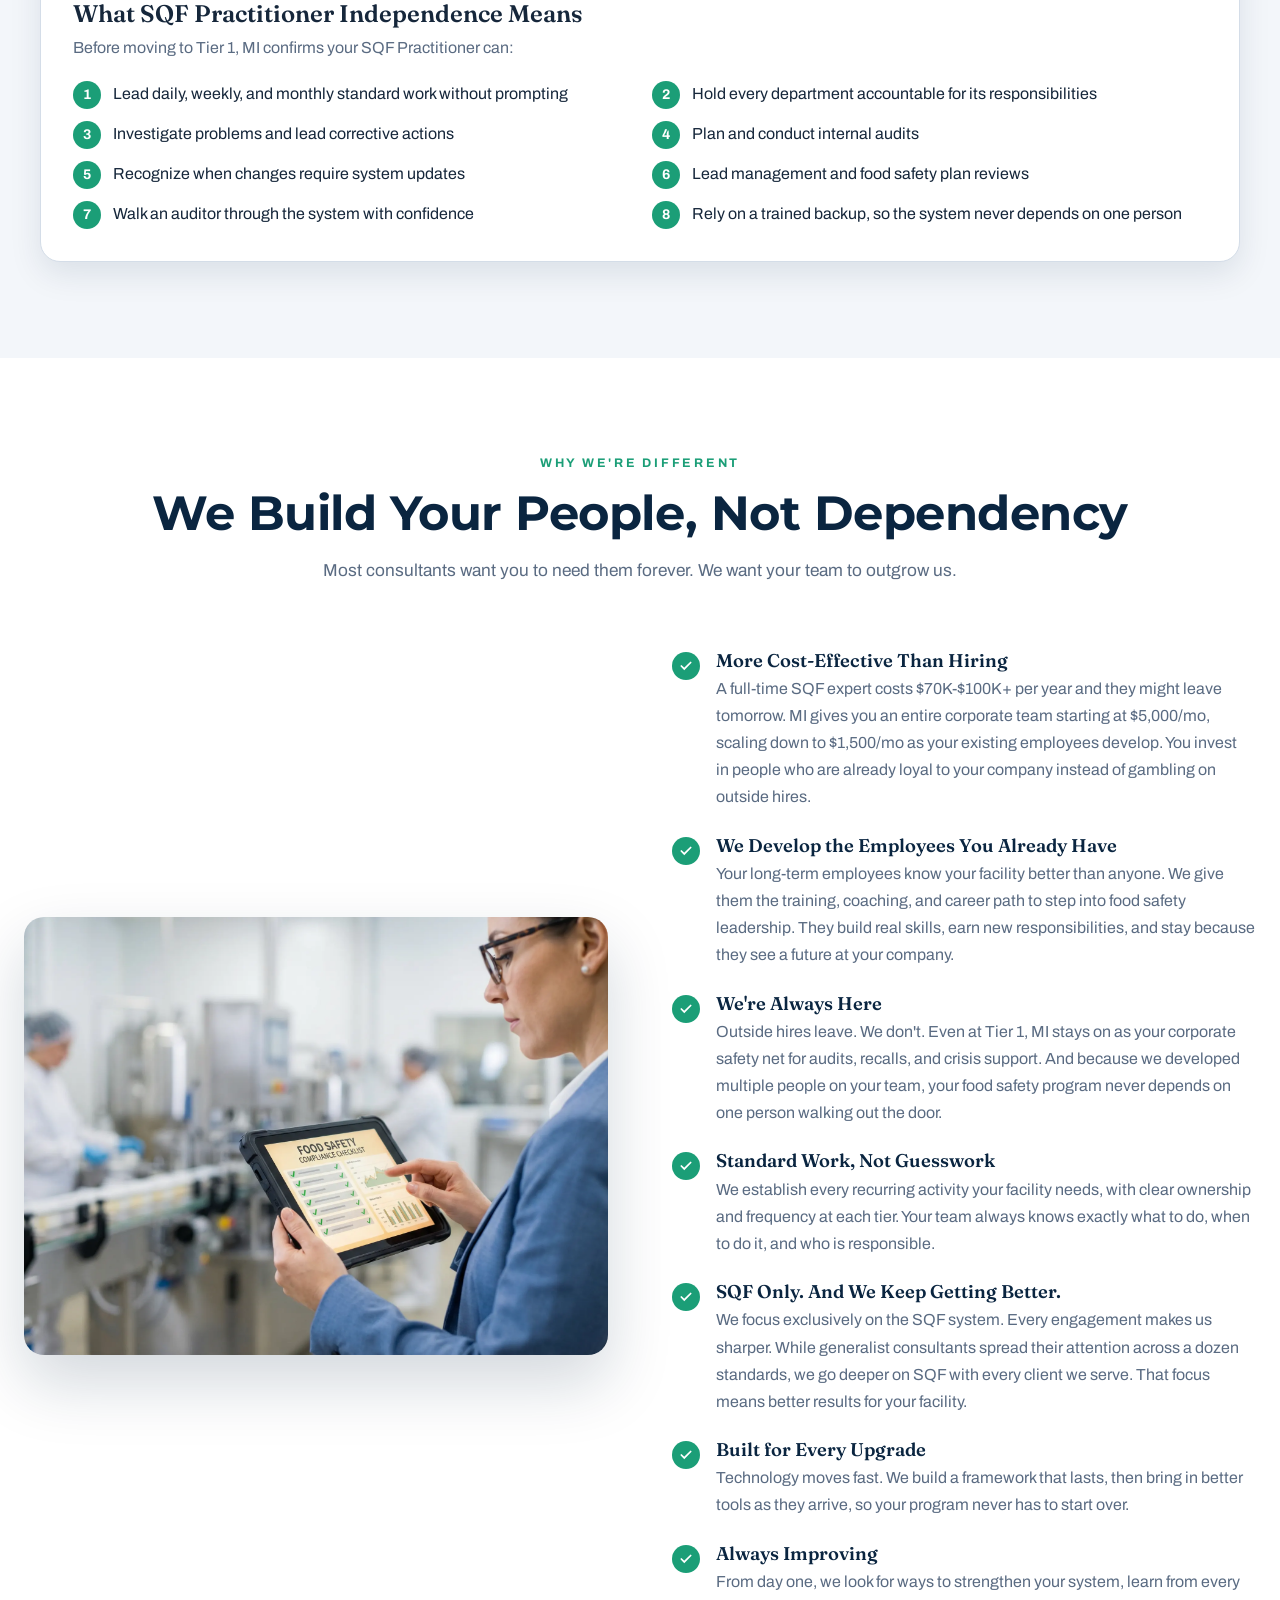
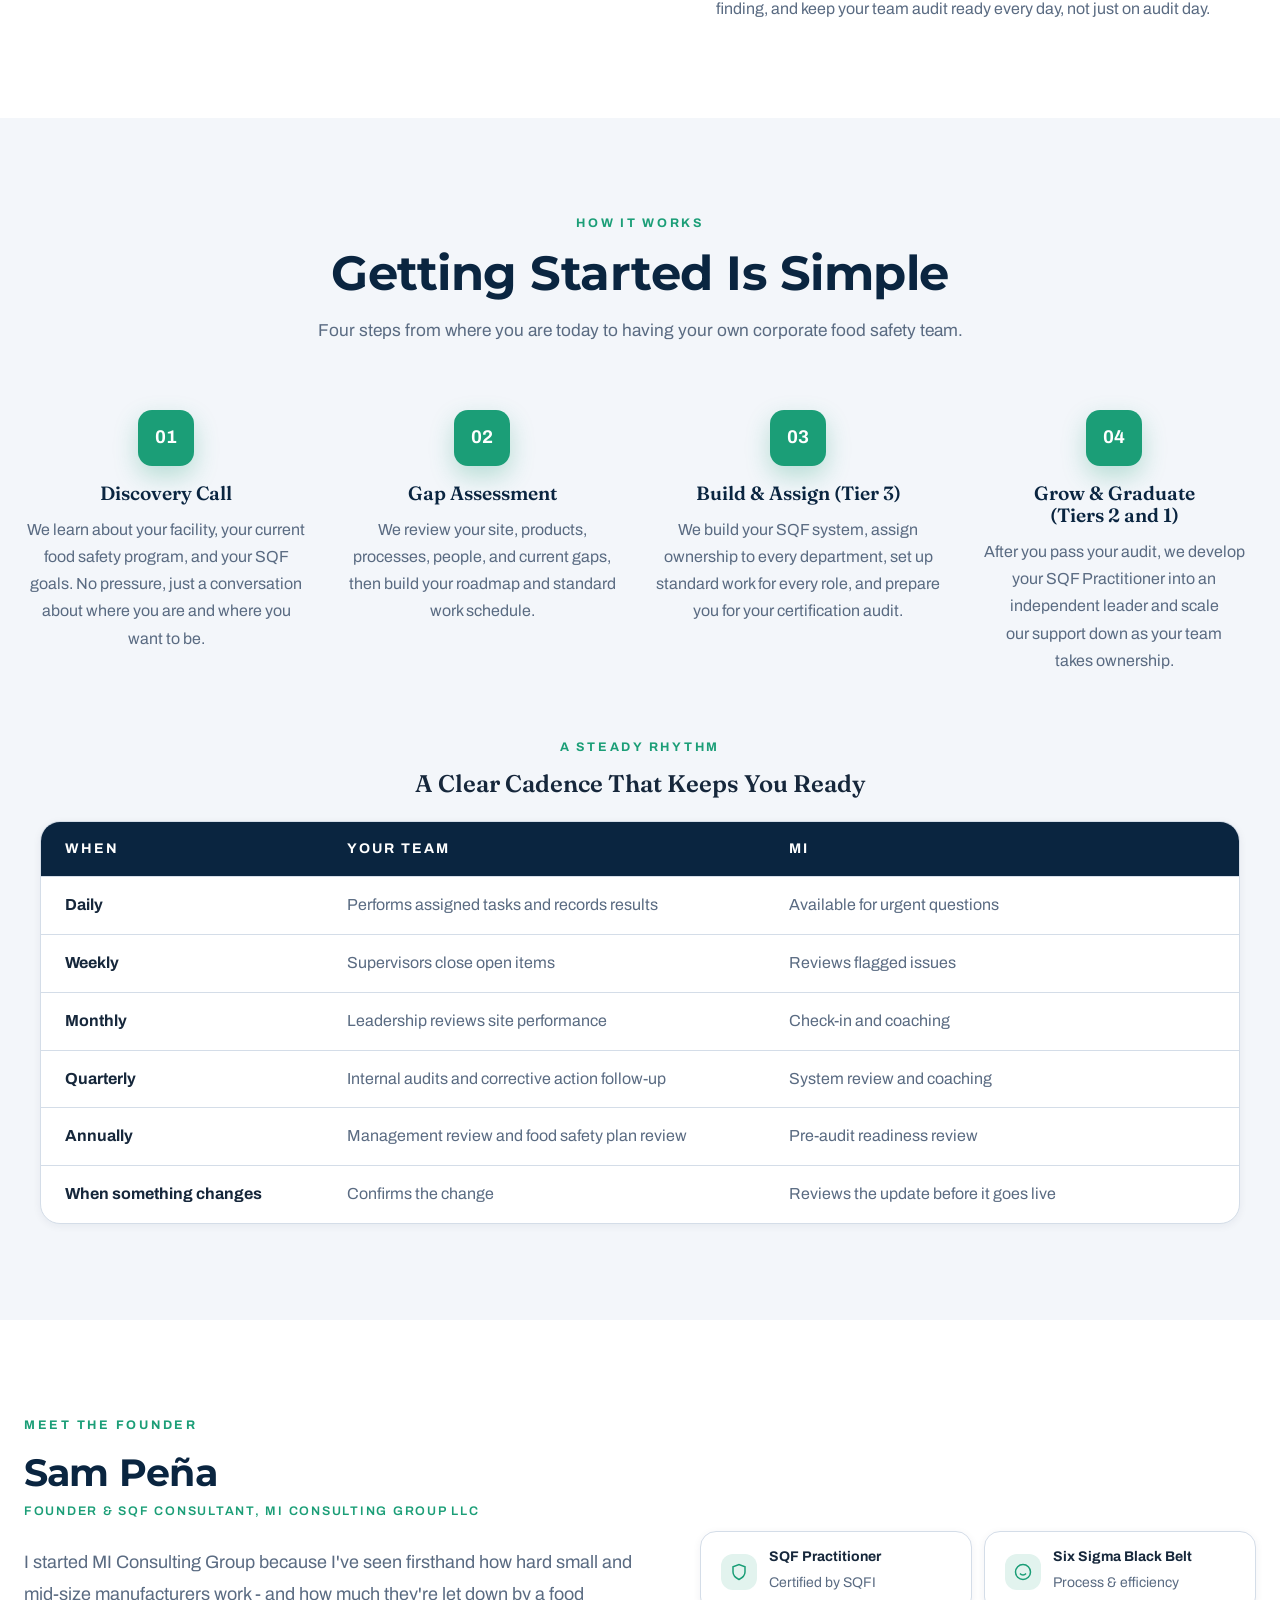
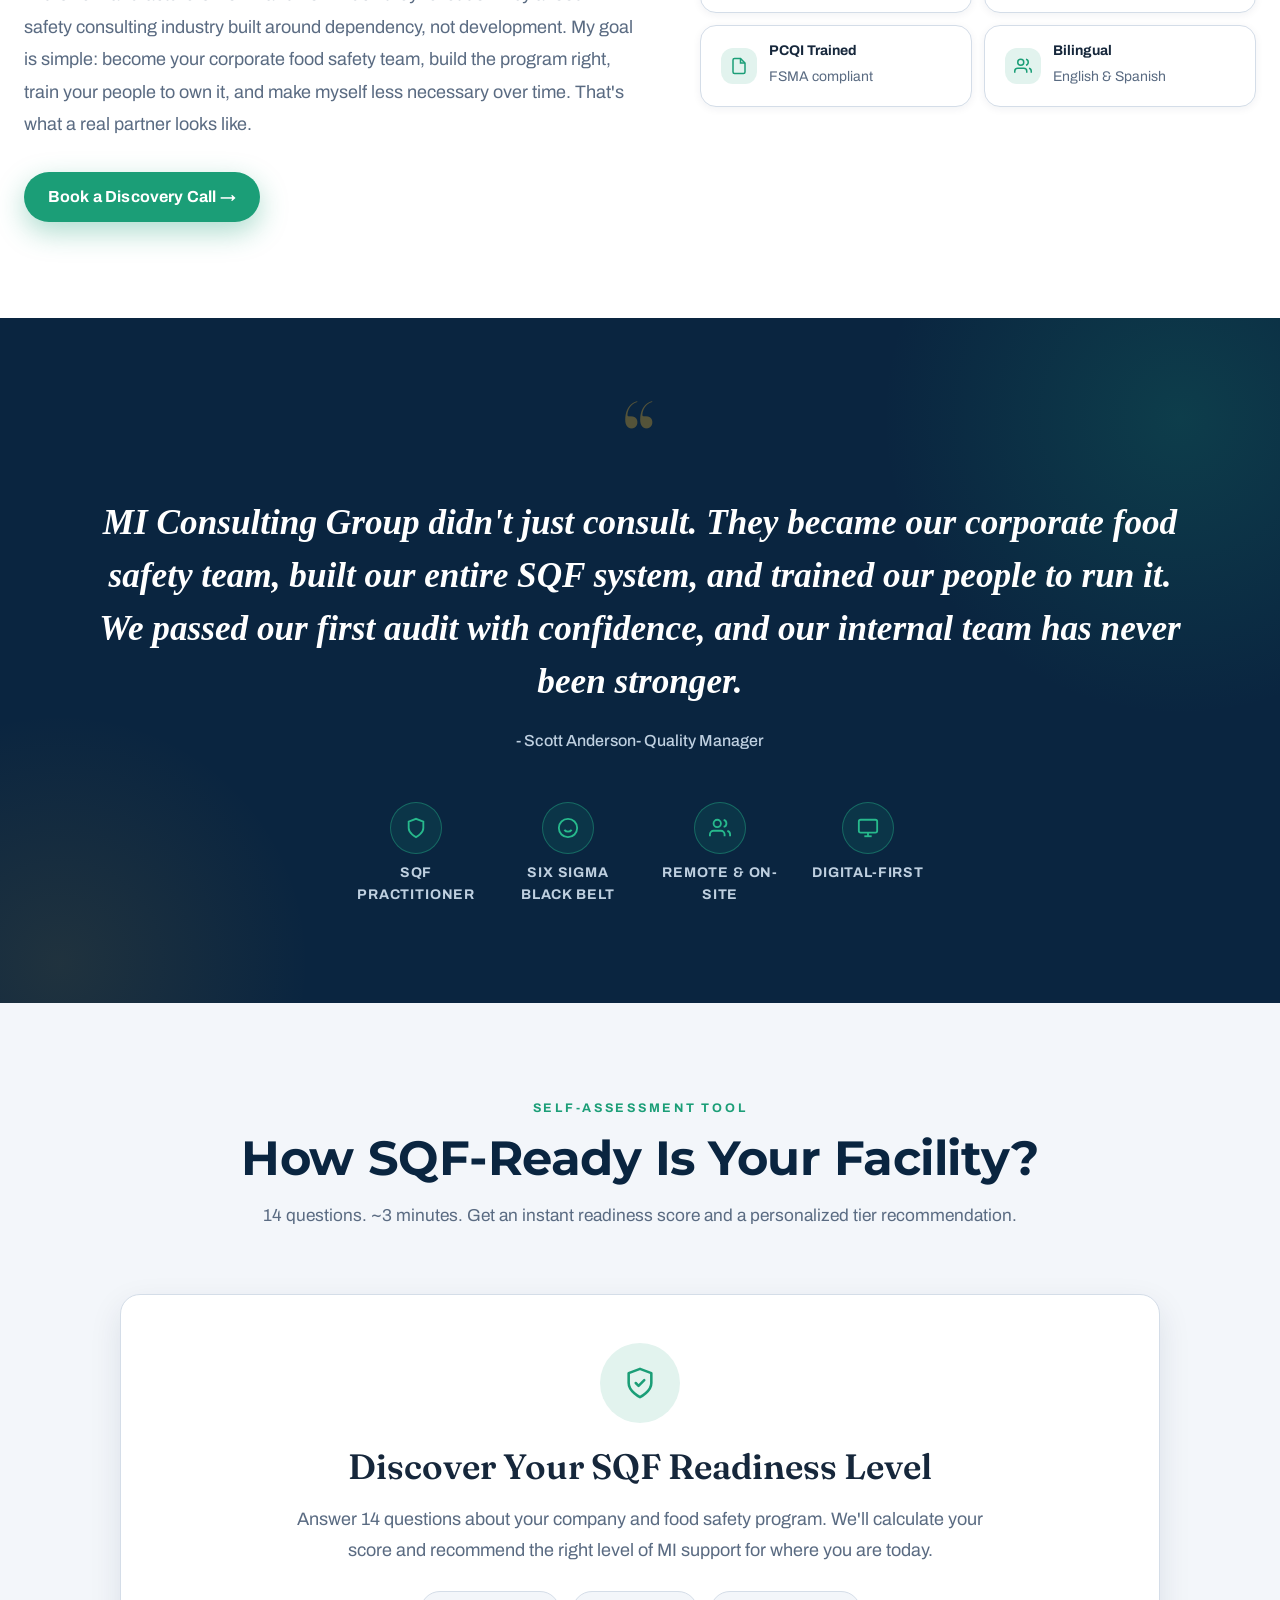
==== commit 7e29c8f1: "Replace the landing page with the Perplexity multi-page site, restyled in the old design The single-" ====
--- a/index.html
+++ b/index.html
@@ -2,2181 +2,1823 @@
 <html lang="en">
 <head>
 <meta charset="UTF-8">
-<!-- Google Tag Manager -->
-<script>(function(w,d,s,l,i){w[l]=w[l]||[];w[l].push({'gtm.start':
-new Date().getTime(),event:'gtm.js'});var f=d.getElementsByTagName(s)[0],
-j=d.createElement(s),dl=l!='dataLayer'?'&l='+l:'';j.async=true;j.src=
-'https://www.googletagmanager.com/gtm.js?id='+i+dl;f.parentNode.insertBefore(j,f);
-})(window,document,'script','dataLayer','GTM-576VCXTQ');</script>
-<!-- End Google Tag Manager -->
-
-<!-- Google tag (gtag.js) -->
-<script async src="https://www.googletagmanager.com/gtag/js?id=G-SN3Z9B61CW"></script>
-<script>
-  window.dataLayer = window.dataLayer || [];
-  function gtag(){dataLayer.push(arguments);}
-  gtag('js', new Date());
-
-  gtag('config', 'G-SN3Z9B61CW');
-</script>
-<!-- End Google tag -->
 <meta name="viewport" content="width=device-width, initial-scale=1.0">
-<title>MI Consulting Group — Turn SQF Certification Into Business Growth</title>
-<meta name="description" content="Compliance as Confidence. MI builds your SQF program, develops your people into a food safety team, and turns certification into retailer contracts, export access, and pricing power. 300+ manufacturers served. Bilingual. Monthly.">
-
-<!-- SEO -->
-<link rel="canonical" href="https://www.consultwithmi.com/">
-<meta name="robots" content="index, follow, max-image-preview:large">
-<meta name="keywords" content="SQF consulting, SQF certification, food safety consultant, food safety program, food manufacturing compliance, bilingual food safety, SQF coaching">
-
-<!-- Open Graph (LinkedIn, WhatsApp, Facebook) -->
+<title>SQF Certification Consulting &amp; Food Safety Programs | MI Consulting Group LLC</title>
+<meta name="description" content="MI Consulting Group is your corporate food safety team for SQF certification. We build your SQF program, develop your employees into food safety leaders, and offer bilingual support. Serving US manufacturers nationwide from Bakersfield, CA.">
+<meta name="robots" content="index, follow">
+
+<meta property="og:title" content="SQF Certification Consulting &amp; Food Safety Programs | MI Consulting Group LLC">
+<meta property="og:description" content="Your corporate food safety team for SQF certification. We build your program, develop your people into food safety leaders, and scale our support as your team grows.">
 <meta property="og:type" content="website">
-<meta property="og:url" content="https://www.consultwithmi.com/">
-<meta property="og:site_name" content="MI Consulting Group">
-<meta property="og:title" content="MI Consulting Group — Turn SQF Certification Into Business Growth">
-<meta property="og:description" content="MI builds your SQF program, develops your people into a food safety team, and turns certification into retailer contracts, export access, and pricing power. 300+ manufacturers served. Bilingual. Monthly.">
-<meta property="og:image" content="https://www.consultwithmi.com/images/hero-manufacturing.png">
-<meta property="og:image:alt" content="MI Consulting Group — SQF food safety consulting for manufacturers">
+<meta property="og:url" content="https://manufacturingintelligence.ai/">
+<meta property="og:image" content="https://manufacturingintelligence.ai/assets/hero.jpg">
 <meta property="og:locale" content="en_US">
-
-<!-- Twitter -->
+<meta property="og:site_name" content="MI Consulting Group LLC">
+
 <meta name="twitter:card" content="summary_large_image">
-<meta name="twitter:title" content="MI Consulting Group — Turn SQF Certification Into Business Growth">
-<meta name="twitter:description" content="MI builds your SQF program, develops your people into a food safety team, and turns certification into retailer contracts, export access, and pricing power.">
-<meta name="twitter:image" content="https://www.consultwithmi.com/images/hero-manufacturing.png">
-
-<!-- Structured data -->
+<meta name="twitter:title" content="SQF Certification Consulting &amp; Food Safety Programs | MI Consulting Group LLC">
+<meta name="twitter:description" content="Your corporate food safety team for SQF certification. We build your program, develop your people, and scale our support as your team grows.">
+<meta name="twitter:image" content="https://manufacturingintelligence.ai/assets/hero.jpg">
+
+<link rel="canonical" href="https://manufacturingintelligence.ai/">
+
+<link rel="icon" href="./assets/favicon.ico" sizes="any">
+<link rel="icon" type="image/png" sizes="32x32" href="./assets/favicon-32.png">
+<link rel="apple-touch-icon" href="./assets/apple-touch-icon.png">
+
+<link rel="preconnect" href="https://fonts.googleapis.com">
+<link rel="preconnect" href="https://fonts.gstatic.com" crossorigin>
+<link href="https://fonts.googleapis.com/css2?family=Fraunces:opsz,wght@9..144,400;9..144,500;9..144,600;9..144,700;9..144,900&family=Archivo:wght@400;500;600;700;800&family=Montserrat:wght@400;500;600;700;800&display=swap" rel="stylesheet">
+<link rel="stylesheet" href="./base.css">
+<link rel="stylesheet" href="./style.css">
+
 <script type="application/ld+json">
 {
   "@context": "https://schema.org",
-  "@type": "ProfessionalService",
-  "name": "MI Consulting Group",
-  "url": "https://www.consultwithmi.com/",
-  "logo": "https://www.consultwithmi.com/images/logo_mi.png",
-  "image": "https://www.consultwithmi.com/images/hero-manufacturing.png",
-  "description": "SQF (Safe Quality Food) consulting and coaching for food manufacturers. MI builds your SQF program, develops your people into a food safety team, and turns certification into retailer contracts, export access, and pricing power.",
-  "email": "marketing@consultwithmi.com",
-  "areaServed": "US",
-  "availableLanguage": ["en", "es"],
-  "knowsAbout": ["SQF Certification", "Food Safety", "Food Manufacturing Compliance", "HACCP", "Quality Assurance"],
-  "slogan": "Compliance as Confidence"
+  "@type": ["LocalBusiness", "ProfessionalService"],
+  "name": "MI Consulting Group LLC",
+  "alternateName": "Manufacturing Intelligence",
+  "description": "MI Consulting Group is your corporate food safety team for SQF certification. We implement SQF programs, develop your employees into food safety leaders, and scale support from full-time to partial as your team grows.",
+  "url": "https://manufacturingintelligence.ai",
+  "logo": "https://manufacturingintelligence.ai/logo_mi.png",
+  "image": "https://manufacturingintelligence.ai/assets/hero.jpg",
+  "email": "info@manufacturingintelligence.ai",
+  "priceRange": "$$$",
+  "areaServed": {
+    "@type": "Country",
+    "name": "United States"
+  },
+  "serviceType": [
+    "SQF Certification Consulting",
+    "Food Safety Program Implementation",
+    "HACCP Plan Development",
+    "PCQI Training Support",
+    "SQF Audit Preparation",
+    "Food Safety Staff Development",
+    "Bilingual Food Safety Training"
+  ],
+  "knowsAbout": [
+    "SQF Certification",
+    "HACCP",
+    "FSMA Preventive Controls",
+    "PCQI",
+    "Food Safety Management Systems",
+    "Six Sigma",
+    "SQF Code"
+  ],
+  "address": {
+    "@type": "PostalAddress",
+    "addressLocality": "Bakersfield",
+    "addressRegion": "CA",
+    "addressCountry": "US"
+  },
+  "sameAs": [
+    "https://www.linkedin.com"
+  ]
 }
 </script>
 
-<link rel="icon" href="images/favicon.ico?v=1" sizes="any">
-<link rel="icon" type="image/png" sizes="32x32" href="images/favicon-32.png?v=1">
-<link rel="apple-touch-icon" href="images/apple-touch-icon.png?v=1">
-<link rel="preconnect" href="https://fonts.googleapis.com">
-<link rel="preconnect" href="https://fonts.gstatic.com" crossorigin>
-<!-- Not render-blocking. The fonts are display=swap, so text was always going to appear in the
-     fallback face first and swap when the woff2 lands — blocking on this CSS only held the first
-     paint back ~300ms for nothing. It also held back every inline <script> below it (a classic
-     script waits for the stylesheets before it). -->
-<link href="https://fonts.googleapis.com/css2?family=Fraunces:opsz,wght@9..144,400;9..144,500;9..144,600;9..144,700;9..144,900&family=Archivo:wght@400;500;600;700;800&family=Montserrat:wght@400;500;600;700;800&display=swap" rel="stylesheet" media="print" onload="this.media='all'">
-<noscript><link href="https://fonts.googleapis.com/css2?family=Fraunces:opsz,wght@9..144,400;9..144,500;9..144,600;9..144,700;9..144,900&family=Archivo:wght@400;500;600;700;800&family=Montserrat:wght@400;500;600;700;800&display=swap" rel="stylesheet"></noscript>
-
-<!-- Calendly: nothing is loaded from it any more (Sep 2026). The inline iframe, the popup
-     widget, widget.js and widget.css are all gone: booking happens in calendly.com's own
-     tab, from a plain link. The preconnects went with them:
-     there is no Calendly request on this page to warm a socket for. -->
-<style>
-  :root{
-    --navy:#0A2540;
-    --navy-2:#13314F;
-    --navy-3:#1C3F5E;
-    --green:#1B9E77;
-    --green-d:#15805F;
-    --green-l:#27B98C;
-    --gold:#E0A82E;
-    --gold-d:#C9942099;
-    --ink:#16273B;
-    --slate:#5A6B82;
-    --cloud:#F3F6FA;
-    --mist:#E7EDF4;
-    --line:#D4DDE8;
-    --white:#FFFFFF;
-    --ice:#BFD0E0;
-    --shadow-sm:0 2px 8px rgba(10,37,64,.06);
-    --shadow-md:0 12px 32px rgba(10,37,64,.10);
-    --shadow-lg:0 28px 64px rgba(10,37,64,.18);
-    --r:18px;
-    --maxw:1200px;
-  }
-  *{margin:0;padding:0;box-sizing:border-box}
-  html{scroll-behavior:smooth;background:var(--navy-2)}
-  body{
-    font-family:'Archivo',sans-serif;
-    color:var(--ink);
-    background:var(--white);
-    line-height:1.6;
-    -webkit-font-smoothing:antialiased;
-    overflow-x:hidden;
-  }
-  h1,h2,h3,h4{font-family:'Fraunces',serif;line-height:1.1;letter-spacing:-.01em;font-weight:600}
-  h1,h2{font-family:'Montserrat',sans-serif}
-  a{color:inherit;text-decoration:none}
-  img{display:block;max-width:100%}
-  .wrap{max-width:var(--maxw);margin:0 auto;padding:0 28px}
-  .eyebrow{
-    font-family:'Archivo',sans-serif;font-weight:700;font-size:.78rem;
-    letter-spacing:.22em;text-transform:uppercase;color:var(--green);
-    display:inline-flex;align-items:center;
-  }
-  .eyebrow.on-dark{color:var(--gold)}
-  .eyebrow.centered{justify-content:center}
-
-  /* ---------- BUTTONS ---------- */
-  .btn{
-    display:inline-flex;align-items:center;gap:10px;
-    font-family:'Archivo',sans-serif;font-weight:700;font-size:1rem;
-    padding:16px 30px;border-radius:100px;cursor:pointer;border:none;
-    transition:transform .25s cubic-bezier(.2,.8,.2,1),box-shadow .25s,background .2s;
-    white-space:nowrap;
-  }
-  .btn-primary{background:var(--green);color:#fff;box-shadow:0 10px 28px rgba(27,158,119,.36)}
-  .btn-primary:hover{background:var(--green-d);transform:translateY(-3px);box-shadow:0 16px 36px rgba(27,158,119,.46)}
-  .btn-gold{background:var(--gold);color:var(--navy);box-shadow:0 10px 28px rgba(224,168,46,.34)}
-  .btn-gold:hover{transform:translateY(-3px);box-shadow:0 16px 36px rgba(224,168,46,.46)}
-  .btn-ghost{background:transparent;color:var(--navy);border:1.5px solid var(--line)}
-  .btn-ghost:hover{border-color:var(--green);color:var(--green-d);transform:translateY(-3px)}
-  .btn-ghost.on-dark{color:#fff;border-color:rgba(255,255,255,.28)}
-  .btn-ghost.on-dark:hover{border-color:var(--gold);color:var(--gold)}
-  .btn-block{width:100%;justify-content:center}
-  .btn .arrow{transition:transform .25s}
-  .btn:hover .arrow{transform:translateX(4px)}
-  .btn-ghost-green{background:transparent;color:#fff;border:1.5px solid rgba(255,255,255,.4)}
-  .btn-ghost-green:hover{border-color:var(--green-l);background:rgba(27,158,119,.12);transform:translateY(-3px)}
-  .btn-sm{padding:12px 24px;font-size:.9rem}
-
-  /* ---------- NAV ---------- */
-  header.nav{
-    position:sticky;top:0;z-index:100;
-    background:rgba(255,255,255,.86);backdrop-filter:blur(14px);
-    border-bottom:1px solid var(--line);
-  }
-  .nav-inner{display:flex;align-items:center;justify-content:space-between;height:74px}
-  .logo{display:flex;align-items:center;gap:12px;font-family:'Fraunces',serif;font-weight:700;font-size:1.32rem;color:var(--navy)}
-  .logo .mark{
-    width:42px;height:42px;border-radius:11px;
-    background:linear-gradient(135deg,var(--navy),var(--navy-3));
-    display:grid;place-items:center;color:#fff;font-size:1.05rem;font-weight:900;
-    position:relative;overflow:hidden;
-  }
-  .logo .mark::after{content:"";position:absolute;inset:0;background:
-    radial-gradient(circle at 72% 78%,rgba(27,158,119,.9),transparent 56%)}
-  .logo .mark span{position:relative;z-index:1;letter-spacing:-.04em}
-  .logo small{display:block;font-family:'Archivo',sans-serif;font-weight:600;font-size:.6rem;letter-spacing:.18em;color:var(--slate);text-transform:uppercase;margin-top:-3px}
-  .logo img{height:68px;width:auto;display:block}
-  .nav .logo img{height:61.2px}
-  .nav-links{display:flex;align-items:center;gap:34px}
-  .nav-links a{font-weight:600;font-size:.95rem;color:var(--ink);transition:color .2s;position:relative}
-  .nav-links a:not(.btn)::after{content:"";position:absolute;left:0;bottom:-6px;width:0;height:2px;background:var(--green);transition:width .25s}
-  .nav-links a:not(.btn):hover::after{width:100%}
-  .nav-links a:not(.btn):hover{color:var(--green-d)}
-  .nav-cta{padding:11px 22px;font-size:.92rem}
-
-  /* nav dropdown */
-  .nav-drop{position:relative}
-  .nav-drop::after{content:"";position:absolute;top:100%;left:0;right:0;height:18px}
-  .nav-drop-toggle{display:inline-flex;align-items:center;gap:7px;font-family:inherit;font-weight:600;font-size:.95rem;color:var(--ink);background:none;border:none;padding:0;cursor:pointer;transition:color .2s;position:relative}
-  .nav-drop-toggle::after{content:"";position:absolute;left:0;bottom:-6px;width:0;height:2px;background:var(--green);transition:width .25s}
-  .nav-drop:hover .nav-drop-toggle::after,.nav-drop.open .nav-drop-toggle::after{width:100%}
-  .nav-drop:hover .nav-drop-toggle,.nav-drop.open .nav-drop-toggle{color:var(--green-d)}
-  .nav-drop-caret{transition:transform .25s;flex-shrink:0}
-  .nav-drop.open .nav-drop-caret{transform:rotate(180deg)}
-  .nav-drop-menu{
-    position:absolute;top:calc(100% + 18px);left:50%;
-    transform:translateX(-50%) translateY(-8px);
-    min-width:302px;background:#fff;border:1px solid var(--line);border-radius:14px;
-    box-shadow:var(--shadow-lg);padding:8px;display:flex;flex-direction:column;gap:2px;
-    opacity:0;visibility:hidden;transition:opacity .22s,transform .22s,visibility .22s;z-index:110;
-  }
-  .nav-drop:hover .nav-drop-menu,.nav-drop.open .nav-drop-menu{opacity:1;visibility:visible;transform:translateX(-50%) translateY(0)}
-  .nav-drop-menu a{display:flex;align-items:center;gap:13px;padding:10px 12px;border-radius:11px;white-space:nowrap;transition:background .18s}
-  .nav-drop-menu a:not(.btn)::after{display:none}
-  .nav-drop-menu a:hover{background:var(--cloud)}
-  .drop-badge{width:40px;height:40px;flex-shrink:0;border-radius:11px;display:grid;place-items:center;
-    font-family:'Archivo',sans-serif;font-weight:800;font-size:.7rem;letter-spacing:.01em}
-  .drop-badge.sqf{background:rgba(10,37,64,.08);color:var(--navy)}
-  .drop-badge.haccp{background:rgba(27,158,119,.13);color:var(--green-d)}
-  .drop-badge.pcqi{background:rgba(224,168,46,.18);color:#A9761A}
-  .drop-badge.fsma{background:var(--mist);color:var(--navy-3)}
-  .drop-text{display:flex;flex-direction:column;gap:2px;line-height:1.3}
-  .drop-text strong{font-weight:700;font-size:.94rem;color:var(--ink);transition:color .18s}
-  .drop-text small{font-weight:500;font-size:.78rem;color:var(--slate)}
-  .nav-drop-menu a:hover .drop-text strong{color:var(--green-d)}
-  .burger{display:none;flex-direction:column;gap:5px;cursor:pointer;background:none;border:none;padding:8px}
-  .burger span{width:24px;height:2.4px;background:var(--navy);border-radius:2px;transition:.3s}
-
-  /* Anchor targets must clear the 75px sticky nav. Without this the scroll-spy's
-     replaceState('#lead') makes Chrome scroll the hero's top 75px under the header,
-     clipping the booking card — and every nav anchor lands 75px too low. */
-  section[id]{scroll-margin-top:90px}
-
-  /* ---------- HERO ----------
-     Four layers, back to front:
-       1. .hero::before — the plant photo, blurred into pure texture
-       2. .hero::after  — a white gradient that whitens the left half so the navy copy reads
-       3. .hero-photo   — samHeroreal.webp, a transparent cutout of Sam, sharp and bottom-anchored
-       4. .wrap         — wordmark, copy and the booking card
-     The hero carried a full-bleed <video> of Sam for one revision and the cutout was deleted
-     to make room for it. Both of those are undone here: the still is the hero again, and the
-     footage moved out of the section entirely into .fvp, the player that opens over the page
-     on load. Nothing in this block measures against the video any more. */
-  /* The hero runs 160px wider than the rest of the page, which is why it carries its own
-     width instead of using --maxw. It cannot go wider than 1360: Sam is positioned against
-     the VIEWPORT centre, not against the wrap, so widening the wrap slides the booking card
-     right while he stays put, and the card's left edge crosses his right arm at 1460. 1360
-     leaves 50px of him behind the card, which is what makes him read as standing in front of
-     it; by 1420 the overlap is down to 20px and a strip of background shows between them. */
-  .hero{--hero-maxw:1360px;
-    position:relative;background:#F2F5F8;color:var(--ink);overflow:hidden;isolation:isolate;
-    min-height:600px;display:flex;align-items:center;padding:28px 0}
-  .hero::before{content:"";position:absolute;inset:-40px;z-index:0;pointer-events:none;
-    background:url('images/hero-manufacturing.png') center/cover no-repeat;filter:blur(24px) saturate(.7);opacity:.72}
-  /* heavy on the left where the navy copy lives, almost clear on the right so the plant reads */
-  .hero::after{content:"";position:absolute;inset:0;z-index:1;pointer-events:none;
-    background:linear-gradient(to right,rgba(242,245,248,.98) 0%,rgba(242,245,248,.93) 30%,rgba(242,245,248,.5) 48%,rgba(242,245,248,.2) 72%,rgba(242,245,248,.3) 100%)}
-  /* no position:relative here on purpose — .hero-photo must anchor to .hero's floor,
-     not to the wrap, whose height is only as tall as the grid. z-index still applies
-     because .wrap is a flex item. */
-  /* 3, not 2: .hero-photo sits at 2 to clear the ::after scrim, and the wrap has to stay
-     above him or he paints over the booking card. */
-  .hero .wrap{z-index:3;width:100%;max-width:var(--hero-maxw)}
-  /* the <picture> around Sam must not become a box of its own — see the note on the markup */
-  .hero picture{display:contents}
-  /* Giant watermark behind the copy. Absolute against .hero (the wrap is unpositioned on
-     desktop, on purpose — see above), so it can bleed off the top edge and get cropped by
-     the hero's overflow:hidden. z-index 0 puts it under .hero-photo (2) and .hero-grid (2),
-     so the mark runs behind Sam's shoulder and the headline sits over the letters.
-     Desktop only — the 768 block hides it, so there is one ladder here and not two. The
-     sizing is a taste call: the mark is texture, not a headline.
-     Width tracks --hero-maxw and not --maxw so the left edge stays flush with the headline's;
-     on the page's own 1200 it would start 80px to the right of it.
-     5.2vw/4.5rem, down from the 8vw/8rem "SAM PEÑA" used (Sep 2026). The mark is two
-     stacked lines now (the <br> in the markup), so the ceiling is height, not width: the
-     block runs 0.3em + 1.6em from the top of the hero, and this ladder bottoms it out at
-     212px on a wide monitor, 27px above the headline. Width is not close — the longer
-     line only reaches 594px of the 1304 available at 1440.
-     top is in em on purpose, so it tracks whatever font-size is set above.
-     Alpha .13, up from the .07 the old "SAM PEÑA" carried: the mark names the offer now,
-     so it is meant to be read, not just felt. Contrast against the hero's #F2F5F8 is
-     1.5:1, still clearly a watermark and still under the headline in the hierarchy. */
-  .hero-mark{position:absolute;top:.30em;left:50%;transform:translateX(-50%);
-    width:min(100%,var(--hero-maxw));padding:0 28px;z-index:0;pointer-events:none;user-select:none;
-    font-family:'Montserrat',sans-serif;font-weight:800;font-size:min(5.2vw,4.5rem);
-    line-height:.8;letter-spacing:-.045em;color:rgba(10,37,64,.13)}
-  /* Sam is a cutout: no frame, no crop — just anchor him to the floor of the hero */
-  /* centred on the viewport, like the wrap, so the overlap with the booking card stays
-     constant at every width above --maxw instead of drifting. Sized by width, not by the
-     hero's height, so a taller card can't inflate him. */
-  /* -28% and 472px, not the -30%/clamp(300px,32vw,412px) the old bust-length photo used.
-     The source is cropped above his belt (see the note on the img), leaving a 0.835 figure.
-     The width is held at 472 rather than raised to compensate: he keeps his apparent size
-     and the crop lowers him instead, which puts the top of his head 134px under the section
-     edge. Raising it to ~507 would pull the head back up to 93px, at the cost of pushing
-     more of him under the booking card.
-     A flat width, not a clamp, because he only shows from 1081px up and 32vw already
-     saturates any sensible cap there — the clamp was dead code pretending to be responsive.
-     Flat also means that 134px is the same at every desktop width instead of swelling on
-     the narrow end.
-     Checked every 8px from 1081 to 1600 against the real ink edge of the alpha channel, per
-     line of copy: worst clearance 34px. Between 22% and 34% of him — his far arm and part of
-     that shoulder — passes behind the booking card, which is deliberate: it reads as depth.
-     His face and torso stay whole, which is the part that has to survive. */
-  .hero-photo{position:absolute;left:50%;transform:translateX(-28%);bottom:0;width:472px;height:auto;max-width:none;
-    z-index:2;pointer-events:none;filter:drop-shadow(0 26px 46px rgba(10,37,64,.26))}
-  .hero-grid{display:grid;grid-template-columns:minmax(0,1fr) 362px;gap:40px;align-items:center;position:relative;z-index:2}
-  /* Anchored to the top of the row, not centred in it, so the gap under the watermark is
-     the same at every viewport height. Centred, the copy rode up as the row shrank — the
-     row's height follows the card, and the card scales down on short screens (see
-     --bc-scale) — and the headline ended up inside the SAM letters. The margin is the gap:
-     the mark's glyphs bottom out 112px below the row's top edge. */
-  .hero-copy{order:1;max-width:560px;align-self:start;margin-top:136px}
-  /* uppercase lives in CSS, not in the markup, so the sentence stays readable to screen
-     readers and to anything that reuses it (search snippets, social cards). max-width is
-     what breaks it into the reference's three lines. */
-  /* No max-width here: the 560px column of .hero-copy is what does the breaking — two
-     lines from 1081 up, three on a phone. No text-transform either: the headline is
-     written in sentence case on purpose (Sep 2026) and the rule would undo that. The
-     non-breaking space in the markup keeps "Sam Peña" whole. */
-  .hero h1{font-size:clamp(1.9rem,2.6vw,2.35rem);font-weight:700;margin:0;color:var(--navy);line-height:1.14;
-    letter-spacing:-.02em}
-  /* 420, not the 376 the old three-line paragraph used: the new line measures 402px here and
-     376 broke it in two. Still far left of Sam — the headline reaches 569px in the same
-     column and clears him by 34. */
-  .hero .sub{font-size:.98rem;color:var(--slate);margin:20px 0 0;max-width:420px;line-height:1.6}
-  /* credentials, 2x2 with green check marks */
-  /* capped so the second column never lands on Sam's shoulder — his bounding box is
-     widest at the bottom (his elbows), which is exactly this band of the hero */
-  .hero-creds{list-style:none;display:grid;grid-template-columns:1fr 1fr;gap:16px 18px;margin:26px 0 0;max-width:376px}
-  .hero-creds li{display:grid;grid-template-columns:20px 1fr;gap:10px;align-items:start}
-  .hero-creds>li>svg{width:20px;height:20px;margin-top:1px;color:var(--green)}
-  .hero-creds b{display:block;font-family:'Archivo',sans-serif;font-size:.86rem;font-weight:700;color:var(--navy);line-height:1.3;
-    transition:color .18s ease}
-  .hero-creds b+span{display:block;font-size:.76rem;color:var(--slate);margin-top:2px;line-height:1.4}
-  /* Hover picks up the whole row, not just the label, so the target is the full credential
-     and not a 120px string of text — but only the label changes colour; the line under it
-     stays slate. Behind @media(hover:hover) because these are not links: on a touch screen
-     :hover latches after a tap and the colour would stay stuck with nothing to undo it. */
-  @media(hover:hover){
-    .hero-creds li:hover b{color:var(--gold)}
-  }
-  /* Same 376px cap as .sub and .hero-creds, so both centre against the visible text column
-     instead of the full 560px copy track — centred in 560 they would drift right of the
-     copy and land under Sam. */
-  .hero-note{max-width:376px;margin:26px 0 0;font-size:.78rem;line-height:1.5;color:var(--slate);text-align:center}
-  /* Deliberately not a .btn: slate, no chrome, one step smaller than the note above it, so
-     nothing in this column competes with the booking card's button. The icon is 14px for the
-     same reason: the 18px one read as a badge. */
-  .hero-linkedin{display:inline-flex;align-items:center;justify-content:center;gap:7px;
-    width:376px;max-width:100%;margin-top:14px;font-size:.8rem;font-weight:600;
-    color:var(--slate);text-decoration:none}
-  .hero-linkedin svg{opacity:.75}
-  .hero-linkedin:hover{color:var(--green);text-decoration:underline;text-underline-offset:3px}
-  .hero-linkedin:hover svg{opacity:1}
-
-  /* ---- FOUNDER VIDEO PLAYER (.fvp) ----
-     One element with two shapes, switched by data-state on the root:
-
-       stage — centred over a dark backdrop, the size of a modal. This is what the page opens
-               with: the video is already playing, muted, because muted is the only autoplay
-               a browser will grant without a gesture. The yellow pill is the gesture's
-               invitation; it is deliberately the loudest thing on screen.
-       mini  — a small square pinned to the bottom-right corner, still playing, silent, with
-               the page fully usable behind it.
-
-     It is one element and not two players so that minimising never reloads or restarts
-     anything: the <video> keeps its buffer and its playhead, and only its box moves.
-
-     The root is inset:0 with pointer-events:none, and only the pieces that need clicks turn
-     them back on. In mini state that matters — the root still covers the viewport, and
-     without this it would swallow every click on the page behind it. */
-  .fvp[hidden]{display:none}
-  .fvp{position:fixed;inset:0;z-index:9999;pointer-events:none}
-  .fvp-backdrop{position:absolute;inset:0;pointer-events:none;opacity:0;
-    background:rgba(6,18,32,.82);backdrop-filter:blur(6px);-webkit-backdrop-filter:blur(6px);
-    transition:opacity .28s ease}
-  .fvp[data-state="stage"] .fvp-backdrop{opacity:1;pointer-events:auto}
-
-  /* The source is 1:1, so the box is squared off the smaller axis and never letterboxes.
-     84vh rather than 90 leaves room for the minimise button to sit clear above it on a short
-     laptop instead of overlapping the frame.
-     No transition between the two boxes: stage is centred with left/top:50% and mini is
-     pinned with right/bottom, and those are different properties — there is nothing for the
-     browser to interpolate. Each state runs its own short keyframe instead, which fires on
-     the state change because that is when the selector starts matching. */
-  .fvp-box{position:absolute;pointer-events:auto}
-  .fvp[data-state="stage"] .fvp-box{left:50%;top:50%;transform:translate(-50%,-50%);
-    width:min(88vw,84vh,620px);animation:fvpStage .26s ease-out}
-  .fvp[data-state="mini"] .fvp-box{right:18px;bottom:18px;width:clamp(150px,22vw,208px);
-    animation:fvpMini .26s cubic-bezier(.2,.8,.3,1)}
-  @keyframes fvpStage{from{opacity:0;transform:translate(-50%,-50%) scale(.94)}}
-  @keyframes fvpMini{from{opacity:0;transform:translateY(14px) scale(.8)}}
-  .fvp-video{display:block;width:100%;aspect-ratio:1/1;background:#000;
-    border-radius:18px;box-shadow:0 30px 80px rgba(0,0,0,.5)}
-  /* Clickable in mini, where the whole square is the expand target — there is no room for a
-     labelled control at 150px and native controls are switched off there. */
-  .fvp[data-state="mini"] .fvp-video{border-radius:14px;
-    box-shadow:0 18px 44px rgba(10,37,64,.38)}
-  /* Draggable in mini. The corner it defaults to is over the booking calendar on a desktop
-     hero, and the whole point of the mini is that the page stays usable behind it, so the
-     visitor gets to move it out of the way.
-     grab, not pointer, because that is what the square now is: a thing you pick up. It is
-     still a click target — the script tells a tap from a drag by distance (see fvpDrag).
-     touch-action:none is what makes this work on a phone at all; without it the browser
-     claims the gesture for scrolling and pointermove never fires.
-     `will-change` is deliberately absent: the box moves by left/top on a fixed element and
-     promoting it to its own layer for the few seconds of a drag costs more than it saves. */
-  .fvp[data-state="mini"] .fvp-box{cursor:grab;touch-action:none}
-  .fvp[data-state="mini"] .fvp-box.is-dragging{cursor:grabbing;
-    /* the drop shadow lifts while it is in the air, so the square reads as picked up */
-    filter:drop-shadow(0 26px 46px rgba(10,37,64,.34))}
-
-  /* The unmute invitation. Gold, because the video autoplays silent and nothing else on the
-     page is this colour — the point is that it cannot be mistaken for decoration. It sits top
-     centre rather than bottom, where the native controls (stage only) already live.
-     Navy on gold, not white: #0A2540 on #E0A82E is 7.4:1, white on the same is 2.2:1. */
-  .fvp-sound{position:absolute;top:14px;left:50%;transform:translateX(-50%);
-    display:inline-flex;align-items:center;gap:8px;cursor:pointer;
-    padding:9px 15px;border-radius:999px;border:1px solid rgba(255,255,255,.55);
-    background:var(--gold);color:var(--navy);
-    font-family:'Archivo',sans-serif;font-size:.8rem;font-weight:700;letter-spacing:.01em;
-    animation:fvpPulse 1.9s ease-in-out infinite}
-  .fvp-sound svg{width:15px;height:15px;flex:0 0 15px}
-  @keyframes fvpPulse{
-    0%,100%{box-shadow:0 4px 16px rgba(224,168,46,.45),0 0 0 0 rgba(224,168,46,.55)}
-    70%    {box-shadow:0 4px 16px rgba(224,168,46,.45),0 0 0 12px rgba(224,168,46,0)}}
-  /* Once the sound is on the pill has done its job: it drops the label and the pulse and
-     becomes an ordinary mute toggle, dark enough to stop competing with the video. */
-  .fvp-sound.is-live{background:rgba(6,18,32,.6);border-color:rgba(255,255,255,.3);color:#fff;
-    animation:none;padding:9px;backdrop-filter:blur(8px);-webkit-backdrop-filter:blur(8px)}
-  .fvp-sound.is-live .fvp-sound-txt{display:none}
-  .fvp-sound:focus-visible{outline:2px solid #fff;outline-offset:3px}
-  /* No gold pill in mini: mini is the state the visitor chose in order to be left alone, and
-     a pulsing gold badge in the corner of the page is the opposite of that. The live (muted-
-     toggle) form does survive down there, because a corner player that is talking has to be
-     silenceable without expanding it first. Parked left so it clears the tool buttons. */
-  .fvp[data-state="mini"] .fvp-sound{display:none}
-  /* ...unless the visitor has used the sound at some point. Then the toggle rides along into
-     the corner in its small dark form — in BOTH directions, so muting down there is not a
-     one-way door — parked left of the tool buttons. */
-  .fvp[data-state="mini"][data-sound-used] .fvp-sound{display:inline-flex;
-    top:6px;left:6px;transform:none;padding:6px;animation:none;
-    background:rgba(6,18,32,.62);border-color:rgba(255,255,255,.34);color:#fff}
-  .fvp[data-state="mini"][data-sound-used] .fvp-sound-txt{display:none}
-  .fvp[data-state="mini"][data-sound-used] .fvp-sound svg{width:14px;height:14px}
-  @media(prefers-reduced-motion:reduce){
-    .fvp-sound{animation:none}
-    .fvp[data-state="stage"] .fvp-box,.fvp[data-state="mini"] .fvp-box{animation:none}
-    .fvp-backdrop{transition:none}
-  }
-
-  /* Minimise / expand / close. In stage they sit ABOVE the frame, on the backdrop, where
-     white on rgba(6,18,32,.82) reads. In mini there is no backdrop to sit on — the page
-     behind is white — so they move inside the frame and carry their own dark chip. */
-  .fvp-tools{position:absolute;display:flex;gap:8px;z-index:2}
-  .fvp[data-state="stage"] .fvp-tools{top:-46px;right:0}
-  .fvp[data-state="mini"] .fvp-tools{top:6px;right:6px;gap:5px}
-  .fvp-tool{width:36px;height:36px;border-radius:50%;cursor:pointer;display:grid;place-items:center;
-    background:rgba(255,255,255,.14);border:1px solid rgba(255,255,255,.3);color:#fff;
-    transition:background .18s ease}
-  .fvp-tool:hover{background:rgba(255,255,255,.28)}
-  .fvp-tool:focus-visible{outline:2px solid #fff;outline-offset:3px}
-  .fvp-tool svg{width:15px;height:15px}
-  .fvp[data-state="mini"] .fvp-tool{width:26px;height:26px;background:rgba(6,18,32,.62);
-    border-color:rgba(255,255,255,.34)}
-  .fvp[data-state="mini"] .fvp-tool svg{width:12px;height:12px}
-  /* Each state shows the way out of itself and hides the other's. Stage cannot be closed
-     outright on purpose — minimise is its exit, and from mini the close is one more click.
-     A visitor who closes has said no twice, which is when it is fair to take it away for
-     good; a single stray click on a full-screen overlay is not that. */
-  .fvp[data-state="stage"] .fvp-expand,.fvp[data-state="stage"] .fvp-close{display:none}
-  .fvp[data-state="mini"] .fvp-min{display:none}
-  /* Only the stage locks the page. Mini is meant to be watched while scrolling. */
-  body.fvp-stage{overflow:hidden}
-  @media(max-width:768px){
-    .fvp[data-state="stage"] .fvp-box{width:min(92vw,72vh,560px)}
-    .fvp[data-state="mini"] .fvp-box{right:12px;bottom:calc(12px + env(safe-area-inset-bottom,0px));
-      width:min(38vw,150px)}
-  }
-
-  /* form in hero */
-  /* Opaque navy, not the old translucent glass. The form was built for a dark hero; this
-     one is light, and every label inside it is white or --ice, so a see-through panel left
-     the copy unreadable over the photo. The gradient and shadow are the ones the booking
-     card used to carry, so the column looks the same as it did before the card went.
-     z-index 3 puts it over Sam, who paints at 2 and would otherwise cover its left edge. */
-  .qual-form{background:linear-gradient(165deg,#123556 0%,var(--navy) 62%);
-    border:1px solid rgba(255,255,255,.1);border-radius:20px;padding:26px 24px;
-    box-shadow:0 30px 70px rgba(10,37,64,.34);height:fit-content;
-    position:relative;z-index:3;align-self:center;order:2}
-  /* .btn is white-space:nowrap with 30px of side padding, so "Book Your Free 30-Minute
-     Session" had a min-content width of 349px — wider than this card's 362px column can
-     hold once its own padding is taken off, and wider than a 360px phone. A grid item
-     cannot shrink below its content, so the card itself was being propped open and ran off
-     the screen. Inside the form a full-width button wraps and carries less side padding;
-     min-width:0 stops any other long child doing the same thing. */
-  .qual-form{min-width:0}
-  .qual-form .btn-block{white-space:normal;padding-left:18px;padding-right:18px;text-align:center;
-    line-height:1.3;font-size:.92rem}
-  .qual-form h3{font-size:1.28rem;color:#fff;margin-bottom:10px;font-weight:600;text-align:center}
-
-  /* Justified in a 314px column, so hyphens:auto is not optional: without it the last
-     line of each paragraph opens rivers wide enough to read as a bug. <html lang="en">
-     is what makes the hyphenation dictionary load. */
-  .qf-sub{font-size:1rem;color:var(--ice);margin:0 0 20px;line-height:1.6;
-    text-align:justify;hyphens:auto}
-  .qf-foot{font-size:.8rem;color:var(--ice);text-align:center;margin:16px 0 0}
-
-  @keyframes slideIn{from{opacity:0;transform:translateY(-10px)}to{opacity:1;transform:translateY(0)}}
-
-
-  /* ---------- TRUST BADGES ---------- */
-  .trust-row{display:flex;gap:26px;margin-top:32px;flex-wrap:wrap}
-  .trust-row{display:flex;gap:26px;margin-top:32px;flex-wrap:wrap}
-  .trust-item{display:flex;flex-direction:column}
-  .trust-item b{font-family:'Fraunces',serif;font-size:1.7rem;color:#fff;font-weight:600}
-  .trust-item span{font-size:.82rem;color:var(--ice);letter-spacing:.02em;margin-top:4px}
-  .trust-item + .trust-item{padding-left:26px;border-left:1px solid var(--navy-3)}
-
-  /* ---------- SECTIONS ---------- */
-  section{position:relative}
-  /* A hidden section stays display:none whatever else is set on it — see the two that
-     carry the attribute in the markup. */
-  section[hidden]{display:none}
-  .section-pad{padding:80px 0}
-  .photo-band{padding:0 0 80px}
-  .photo-band .services-image{border-radius:20px;overflow:hidden;box-shadow:var(--shadow-lg)}
-  .photo-band img{width:100%;height:auto;display:block}
-  .section-dark{background:var(--navy);color:#fff}
-  .section-light{background:var(--cloud);color:var(--ink)}
-  .section-white{background:#fff;color:var(--ink)}
-
-  /* ---------- BRAND STRIP ---------- */
-  /* A slow left-drifting marquee under the hero. The track holds SIX copies of the four
-     logos: the animation ends at translateX(-50%), which only loops seamlessly if the
-     second half of the track is pixel-identical to the first, so the copies come in
-     pairs (3 + 3). Three copies per half is what it takes to keep the strip full on a
-     wide monitor — one set of four measures ~800px, so a half spans ~2400px. */
-  .brands{background:#fff;padding:44px 0 40px;border-bottom:1px solid var(--line)}
-  .brands-title{text-align:center;font-size:.82rem;font-weight:600;letter-spacing:.14em;
-    text-transform:uppercase;color:var(--slate);margin:0 0 30px}
-  /* the mask dissolves both ends so logos enter and leave instead of being chopped off
-     against the section edge */
-  .brands-viewport{overflow:hidden;
-    -webkit-mask-image:linear-gradient(to right,transparent 0,#000 8%,#000 92%,transparent 100%);
-    mask-image:linear-gradient(to right,transparent 0,#000 8%,#000 92%,transparent 100%)}
-  .brand-track{display:flex;width:max-content;animation:brand-scroll 55s linear infinite}
-  /* Pause on the hovered logo, not on the whole strip — :has lets the moving ancestor
-     react to a hover on one of its children. Browsers without :has fall back to pausing
-     whenever the pointer is over the strip at all. */
-  .brand-track:has(.brand:hover){animation-play-state:paused}
-  @supports not selector(:has(*)){
-    .brands-viewport:hover .brand-track{animation-play-state:paused}
-  }
-  @keyframes brand-scroll{from{transform:translateX(0)}to{transform:translateX(-50%)}}
-  .brand-set{display:flex;align-items:center;gap:70px;padding-right:70px}
-  .brand{display:flex;align-items:center;justify-content:center;flex:none}
-  /* Resting state is desaturated and dimmed so the strip reads as one quiet band instead
-     of four competing brand palettes; hover restores the real colours. */
-  .brand img{height:var(--bh,54px);width:auto;display:block;
-    filter:grayscale(1);opacity:var(--bo,.55);
-    transition:filter .35s ease,opacity .35s ease,transform .35s ease}
-  .brand:hover img{filter:none;opacity:1;transform:scale(1.07)}
-  /* Per-logo heights, because matching raw heights does not match apparent size: a solid
-     square tile carries far more weight than a thin wordmark, and Brightland's mark is
-     mostly air inside its own box. These even out the optical mass across the row. */
-  /* --bo is the resting opacity, and it is not uniform either: a filled tile is still
-     legible at .5 while Brightland's hairline letters disappear there. */
-  .brand--brightland img{--bh:64px;--bo:.72}
-  .brand--sciabica img{--bh:48px;--bo:.7}
-  .brand--cult img{--bh:46px;--bo:.62}
-  /* the crest carries type small enough that it needs the extra height to stay readable */
-  .brand--journeyman img{--bh:64px;--bo:.6}
-  /* the two solid tiles are logos-on-a-block; the radius keeps them from reading as
-     screenshots pasted into the row */
-  .brand--patagonia img{--bh:58px;--bo:.5;border-radius:10px}
-  .brand--rancho img{--bh:58px;--bo:.5;border-radius:10px}
-  /* No drifting for anyone who asked for no motion: drop the five decorative copies and
-     centre the one real set. */
-  @media(prefers-reduced-motion:reduce){
-    .brand-track{animation:none;width:100%;justify-content:center}
-    .brand-set[aria-hidden="true"]{display:none}
-    .brand-set{flex-wrap:wrap;justify-content:center;gap:40px;padding-right:0}
-  }
-
-  .reveal{opacity:0;transform:translateY(20px);transition:opacity .6s ease-out,transform .6s cubic-bezier(.2,.8,.2,1)}
-  .reveal.in{opacity:1;transform:translateY(0)}
-
-  .section-head{margin-bottom:60px;text-align:center}
-  .section-head .eyebrow{justify-content:center}
-  .section-head h2{font-size:clamp(2.2rem,3.8vw,3.2rem);margin:16px 0 0;max-width:85%;margin-left:auto;margin-right:auto;line-height:1.15}
-  .section-head p{font-size:1.08rem;color:var(--slate);margin:20px auto 0;max-width:720px;line-height:1.6}
-
-  /* ---------- PILLAR CARDS ---------- */
-  .pillars-grid{display:grid;grid-template-columns:repeat(auto-fit,minmax(320px,1fr));gap:32px;margin-top:60px}
-  .pillar-card{background:#fff;border-radius:20px;padding:36px;box-shadow:var(--shadow-md);transition:transform .3s,box-shadow .3s;border-top:4px solid var(--green)}
-  .pillar-card:hover{transform:translateY(-6px);box-shadow:var(--shadow-lg)}
-  .pillar-card h3{font-size:1.3rem;color:var(--navy);margin:0 0 16px}
-  .pillar-card p{font-size:.95rem;color:var(--slate);line-height:1.7;margin-bottom:20px}
-  .pillar-card .quote{display:none}
-
-  /* ---------- WHAT'S HOLDING YOU BACK (CARDS) ---------- */
-  .reasons-grid{display:grid;grid-template-columns:repeat(auto-fit,minmax(300px,1fr));gap:24px;margin-top:60px}
-  .reason-card{position:relative;background:#fff;border-radius:16px;border:1.5px solid var(--line);overflow:hidden;padding:32px 28px;box-shadow:var(--shadow-sm);transition:transform .3s,box-shadow .3s,border-color .3s}
-  .reason-card::before{content:"";position:absolute;top:0;left:0;right:0;height:4px;background:var(--green);transform:scaleX(0);transform-origin:left;transition:transform .35s}
-  .reason-card:hover{transform:translateY(-6px);box-shadow:var(--shadow-lg);border-color:transparent}
-  .reason-card:hover::before{transform:scaleX(1)}
-  .reason-number{width:44px;height:44px;background:var(--green);color:#fff;border-radius:12px;display:grid;place-items:center;font-weight:700;font-size:1.25rem;margin-bottom:18px;transition:transform .3s}
-  .reason-card:hover .reason-number{transform:scale(1.08) rotate(-4deg)}
-  .reason-card h3{font-size:1.15rem;color:var(--navy);margin:0 0 12px;font-weight:600;line-height:1.35}
-  .reason-card p{font-size:.95rem;color:var(--slate);line-height:1.7;margin:0}
-
-  /* ---------- CONSULTING VS COACHING ---------- */
-  .services-grid{display:grid;grid-template-columns:repeat(auto-fit,minmax(340px,1fr));gap:40px;margin-top:60px}
-  .service-card{background:#fff;border-radius:20px;padding:40px;box-shadow:var(--shadow-md);border:1.5px solid var(--line);transition:transform .3s,box-shadow .3s,border-color .3s;text-align:center}
-  .service-card:hover{transform:translateY(-6px);box-shadow:var(--shadow-lg);border-color:var(--green)}
-  .service-icon{width:60px;height:60px;background:var(--cloud);border-radius:16px;display:grid;place-items:center;margin:0 auto 24px;color:var(--navy);transition:all .3s}
-  .service-icon svg{width:32px;height:32px}
-  .service-card:hover .service-icon{background:var(--green);color:#fff}
-  .service-icon.coaching{background:rgba(27,158,119,.1)}
-  .service-card:hover .service-icon.coaching{background:var(--green)}
-  .service-card h3{font-size:1.4rem;color:var(--navy);margin:0 0 12px}
-  .service-tagline{font-size:1rem;color:var(--slate);font-weight:600;margin:0 0 28px;line-height:1.5;font-style:italic}
-  .service-features{list-style:none;text-align:left;margin:0;padding:0}
-  .service-features li{font-size:.95rem;color:var(--ink);margin:12px 0;display:flex;align-items:flex-start;gap:10px}
-  .service-features li::before{content:"✓";color:var(--green);font-weight:700;flex-shrink:0;margin-top:1px}
-  .services-callout{background:var(--cloud);padding:24px;border-radius:12px;margin-top:40px;font-size:.95rem;color:var(--slate);line-height:1.7;text-align:center}
-  .services-callout strong{color:var(--navy)}
-
-  /* ---------- WHAT THIS ACTUALLY IS ---------- */
-  /* One column of running copy, so it reads as prose and not as another card grid. The
-     head's usual 60px gap is too much with nothing but paragraphs under it. */
-  .wti-head{margin-bottom:36px}
-  /* The base rule puts the 16px gap above the h2, where the eyebrow used to be. With the
-     order swapped the gap belongs under it. .eyebrow is inline-flex, so the wrapper needs
-     the block context for a top margin to sit where it should. */
-  .wti-head h2{max-width:none;margin-top:0}
-  .wti-head .eyebrow{margin-top:18px}
-  /* 1060, between the 760px column it started with (a narrow strip in the middle of the
-     section) and the full 1144px wrap (118 characters a line, too long to track). Here the
-     line measures about 115 at 1.18rem.
-     Justified, with hyphens on: justifying a 100-character line without them opens rivers
-     of white space wherever a long word will not fit. `hyphens` needs the lang attribute,
-     which <html> already carries. */
-  .wti-body{max-width:1060px;margin:0 auto}
-  .wti-body p{font-size:1.18rem;line-height:1.75;color:var(--slate);margin:0 0 22px;
-    text-align:justify;text-justify:inter-word;hyphens:auto;-webkit-hyphens:auto}
-  .wti-body p:last-child{margin-bottom:0}
-  .wti-body strong{color:var(--navy);font-weight:700}
-  /* Numbered, and on the section's own background rather than in cards: the block right
-     below it is three white cards, and two identical rows of three read as one long grid
-     with no hierarchy. Shared heading style with .wti-for. */
-  .wti-take{max-width:1060px;margin:48px auto 0}
-  .wti-take ol{list-style:none;margin:0;padding:0;counter-reset:take;display:grid;gap:28px;
-    grid-template-columns:repeat(auto-fit,minmax(min(280px,100%),1fr))}
-  .wti-take li{counter-increment:take;position:relative;padding-left:52px;
-    font-size:.98rem;line-height:1.65;color:var(--ink)}
-  .wti-take li::before{content:counter(take);position:absolute;left:0;top:-2px;
-    width:36px;height:36px;border-radius:50%;background:var(--green);color:#fff;
-    font-family:'Archivo',sans-serif;font-weight:700;font-size:.95rem;
-    display:flex;align-items:center;justify-content:center}
-  .wti-take h3,.wti-for h3{font-family:'Archivo',sans-serif;font-size:.82rem;font-weight:700;
-    letter-spacing:.14em;text-transform:uppercase;color:var(--green);text-align:center;margin:0 0 26px}
-
-  /* Three cards, same column as the copy above them. minmax(min(300px,100%),1fr) and not
-     minmax(300px,1fr): a bare 300 cannot shrink under a 300px viewport and would push the
-     page sideways, which is exactly what .services-grid used to do. */
-  .wti-for{max-width:1060px;margin:48px auto 0}
-  .wti-for ul{list-style:none;margin:0;padding:0;display:grid;gap:20px;
-    grid-template-columns:repeat(auto-fit,minmax(min(300px,100%),1fr))}
-  .wti-for li{background:#fff;border:1.5px solid var(--line);border-radius:16px;padding:24px 24px 24px 54px;
-    position:relative;font-size:.98rem;line-height:1.6;color:var(--ink);box-shadow:var(--shadow-sm);
-    transition:transform .3s,box-shadow .3s,border-color .3s}
-  .wti-for li::before{content:"\2713";position:absolute;left:22px;top:23px;color:var(--green);font-weight:700;
-    transition:transform .3s}
-  /* Same lift the tier and reason cards use, so the page has one hover vocabulary. Behind
-     @media(hover:hover) because these are not links: on a touch screen :hover latches after
-     a tap and the card would stay raised with nothing to undo it. */
-  @media(hover:hover){
-    .wti-for li:hover{transform:translateY(-6px);box-shadow:var(--shadow-lg);border-color:var(--green)}
-    .wti-for li:hover::before{transform:scale(1.25)}
-  }
-
-  /* ---------- ONE-PARAGRAPH SECTIONS (#credibility, #what-to-bring) ---------- */
-  /* Same head arrangement and the same 1060 measure as #what-this-is, one paragraph wide
-     instead of three, so the three copy sections line up at the same left and right edge.
-     It went 900 -> 760 -> 1060: the first two were too narrow against the headline over
-     them, which runs the full wrap. */
-  .copy-head{margin-bottom:32px}
-  .copy-head h2{max-width:none;margin-top:0}
-  .copy-head .eyebrow{margin-top:18px}
-  .copy-body{max-width:1060px;margin:0 auto;font-size:1.12rem;line-height:1.75;color:var(--slate);
-    text-align:justify;text-justify:inter-word;hyphens:auto;-webkit-hyphens:auto}
-
-  /* ---------- BOOKING PROMPT ---------- */
-  .bp-card{max-width:820px;margin:0 auto;text-align:center}
-  .bp-card h2{font-size:clamp(1.7rem,2.8vw,2.4rem);line-height:1.2;margin:0;color:var(--navy)}
-  .bp-card p{font-size:1.08rem;line-height:1.7;color:var(--slate);margin:18px 0 32px}
-  /* white-space:normal for the same reason the hero card's button needs it: the label's
-     nowrap min-width is wider than a phone. */
-  .bp-card .btn{white-space:normal;justify-content:center}
-
-  /* ---------- TIERS ---------- */
-  .tiers-pin{position:relative}
-  .tiers-sticky{position:static}
-  .tiers-selector{display:grid;grid-template-columns:minmax(0,360px) 1fr;gap:32px;margin-top:60px;align-items:start}
-  .tier-rows{display:flex;flex-direction:column;gap:16px}
-  .tier-row-cap{font-size:.78rem;font-weight:700;text-transform:uppercase;letter-spacing:.12em;color:var(--green);padding-left:4px;margin-bottom:-4px}
-  .tier-rows-arrow{display:flex;justify-content:center;color:var(--green);margin:-2px 0}
-  .tier-rows-arrow svg{width:24px;height:24px;animation:tierFlagNudge 1.3s ease-in-out infinite}
-  @keyframes tierFlagNudge{0%,100%{transform:translateY(0)}50%{transform:translateY(5px)}}
-  @media(prefers-reduced-motion:reduce){.tier-rows-arrow svg{animation:none}}
-  .tier-row{display:flex;justify-content:space-between;align-items:center;gap:16px;width:100%;text-align:left;background:#fff;border:1.5px solid var(--line);border-radius:16px;padding:20px 22px;cursor:pointer;font-family:inherit;transition:border-color .25s,background .25s,box-shadow .25s,transform .25s}
-  .tier-row:hover{border-color:var(--green);transform:translateY(-2px)}
-  .tier-row.is-active{background:var(--green);border-color:var(--green);box-shadow:var(--shadow-lg)}
-  .tier-row-info{display:flex;flex-direction:column;gap:3px;min-width:0}
-  .tier-row-name{font-weight:700;font-size:1.05rem;color:var(--navy)}
-  .tier-row-sub{font-size:.82rem;color:var(--slate)}
-  .tier-row-price{font-family:'Fraunces',serif;font-weight:700;font-size:1.45rem;color:var(--navy);white-space:nowrap}
-  .tier-row-price small{font-size:.78rem;font-weight:600;font-family:'Archivo',sans-serif;color:var(--slate)}
-  .tier-row.is-active .tier-row-name,.tier-row.is-active .tier-row-price{color:#fff}
-  .tier-row.is-active .tier-row-sub,.tier-row.is-active .tier-row-price small{color:rgba(255,255,255,.85)}
-  .tier-panels{position:relative}
-  /* only the active card shows — works whether the card sits in .tier-panels
-     (desktop) or is moved beneath its price row (mobile) */
-  .tier-card{display:none}
-  .tier-card.is-active{display:block;animation:tierFade .35s ease}
-  @keyframes tierFade{from{opacity:0;transform:translateY(8px)}to{opacity:1;transform:none}}
-  .tier-card{position:relative;background:#fff;border:1.5px solid var(--line);border-radius:18px;overflow:hidden;box-shadow:var(--shadow-sm);transition:box-shadow .3s,transform .3s}
-  .tier-card:hover{box-shadow:var(--shadow-lg)}
-  .tier-bar{display:flex;justify-content:space-between;align-items:center;gap:16px;background:var(--green);color:#fff;padding:15px 28px;font-weight:700}
-  .tier-bar-name{font-size:.95rem;letter-spacing:.12em;text-transform:uppercase;min-height:1.1em}
-  .tier-bar-price{font-family:'Fraunces',serif;font-size:1.15rem;white-space:nowrap;min-height:1.1em}
-  .tier-body{padding:28px 32px 32px}
-  .tier-title{font-family:'Archivo',sans-serif;font-size:1.5rem;color:var(--navy);margin:0 0 8px;min-height:1.5em}
-  .tier-lead{font-size:.98rem;color:var(--slate);line-height:1.55;margin:0 0 24px;max-width:none}
-  .tier-cols{display:grid;grid-template-columns:1fr 1fr;gap:24px}
-  .tier-cols.cols-3{grid-template-columns:1fr 1fr 1fr;gap:18px}
-  .tier-col{background:var(--cloud);border:1px solid var(--line);border-radius:12px;padding:22px;min-height:170px}
-  .tier-col-title{font-family:'Archivo',sans-serif;font-size:.78rem;text-transform:uppercase;letter-spacing:.14em;color:var(--green);font-weight:700;margin:0 0 16px;min-height:1em}
-  .tier-list{list-style:none;margin:0;padding:0}
-  .tier-list li{font-size:.9rem;color:var(--ink);margin:10px 0;display:flex;align-items:flex-start;gap:9px}
-  .tier-list li::before{content:"•";color:var(--green);font-weight:700;flex-shrink:0}
-  .tier-foot{display:flex;align-items:center;gap:12px;margin-top:24px;padding:18px 22px;background:var(--cloud);border:1px solid var(--line);border-radius:12px}
-  .tier-foot-arrow{color:var(--green);font-weight:700;font-size:1.15rem;flex-shrink:0}
-  .tier-foot p{margin:0;font-size:.92rem;color:var(--slate);min-height:1em}
-
-  /* ---------- FAQ ---------- */
-  .faq-grid{display:grid;grid-template-columns:1fr;gap:20px;margin-top:60px}
-  .faq-item{background:#fff;border:1.5px solid var(--line);border-radius:16px;overflow:hidden;transition:box-shadow .3s}
-  .faq-item[open]{box-shadow:var(--shadow-md)}
-  .faq-item summary{padding:24px;cursor:pointer;font-weight:600;color:var(--navy);display:flex;justify-content:space-between;align-items:center;user-select:none}
-  .faq-item summary:hover{background:var(--cloud)}
-  .faq-item .plus{width:24px;height:24px;display:grid;place-items:center;color:var(--green);transition:transform .3s;flex-shrink:0}
-  .faq-item[open] .plus{transform:rotate(45deg)}
-  .faq-item .ans{padding:0 24px 24px;font-size:.95rem;color:var(--slate);line-height:1.7}
-
-  /* ---------- FINAL CTA ---------- */
-  .final{background:var(--navy);color:#fff;padding:120px 0;position:relative;overflow:hidden}
-  .final::before{content:"";position:absolute;top:-200px;right:-200px;width:600px;height:600px;background:radial-gradient(circle,rgba(27,158,119,.2),transparent 70%);pointer-events:none}
-  .final-card{text-align:center;position:relative;z-index:2}
-  .final-card h2{font-size:clamp(2.2rem,3.8vw,3.2rem);margin:16px 0 24px;max-width:800px;margin-left:auto;margin-right:auto;line-height:1.15}
-  .final-card p{font-size:1.1rem;color:var(--ice);margin:0 auto 32px;max-width:700px;line-height:1.7}
-  .final-actions{display:flex;gap:16px;justify-content:center;flex-wrap:wrap}
-
-  /* ---------- FOOTER ---------- */
-  .foot{background:var(--navy-2);color:#fff;padding:60px 0 20px;border-top:1px solid var(--navy-3);position:relative;z-index:1}
-  .foot-grid{display:grid;grid-template-columns:2fr 1fr 1fr 1fr;gap:40px;margin-bottom:40px}
-  .foot-brand{display:flex;flex-direction:column}
-  .foot-brand .logo{color:#fff}
-  .foot-brand p{font-size:.9rem;color:var(--ice);margin-top:16px;line-height:1.6}
-  .foot-col h5{font-size:.85rem;text-transform:uppercase;letter-spacing:.12em;font-weight:700;color:#fff;margin-bottom:20px}
-  .foot-col a{display:block;font-size:.9rem;color:var(--ice);margin-bottom:12px;transition:color .2s}
-  .foot-col a:hover{color:var(--green-l)}
-  .foot-bottom{display:flex;justify-content:space-between;align-items:center;padding-top:20px;border-top:1px solid var(--navy-3);font-size:.8rem;color:var(--slate);flex-wrap:wrap;gap:20px}
-
-
-  /* Book a Call under the booking card, mobile only */
-
-  /* ---------- RESPONSIVE ---------- */
-  /* Tablet. Sam goes away entirely below 1081px. The copy column and a 350px card use the
-     whole width between them, and there is no room left for a standing figure: swept
-     translateX from -52% to 0 across 1000/1040/1080 and every value either ran him into the
-     headline (-52% overlaps by 94–138px) or hid him behind the card (0% clears the text but
-     buries 56–67% of him). The old rule kept him from 1000px up, which worked while the
-     photo was a bust; the full-length one is 29% taller at the same width and no longer
-     fits. (An older rule scaled him with height:92%, which stretched him: height and width
-     were both set on an img, and object-fit defaults to fill.) */
-  @media(max-width:1080px) and (min-width:769px){
-    .hero-grid{grid-template-columns:minmax(0,1fr) 350px;gap:24px}
-    .hero-photo{display:none}
-    .hero-copy{max-width:100%}
-    .hero-creds{grid-template-columns:1fr;gap:12px}
-  }
-  @media(max-width:768px){
-    /* flex COLUMN, not the desktop row: .hero-photo is a direct child of .hero, so a column
-       lets `order` lift it above the copy without touching the markup. (It used to be
-       display:block here for the same reason — to stop it becoming a second column.) */
-    /* the bottom padding used to be 0 because Sam closed the hero against its floor; now
-       that he is up top, the last button was landing flush on the next section's edge */
-    .hero{min-height:auto;padding:20px 0 40px;display:flex;flex-direction:column}
-    .hero::after{background:linear-gradient(to bottom,rgba(242,245,248,.97) 0%,rgba(242,245,248,.92) 60%,rgba(242,245,248,.98) 100%)}
-    /* static so .hero-creds below can anchor to .hero instead of to this box. Nothing is
-       lost: .wrap already opens a stacking context above the ::after scrim. */
-    .hero-grid{grid-template-columns:1fr;gap:28px;position:static}
-    /* the desktop top-anchoring gap does not apply once the grid is a single column */
-    /* flex so `order` can lift the credentials above the headline without moving them in
-       the markup, where they belong after it */
-    .hero-copy{max-width:100%;padding:0;margin-top:0;display:flex;flex-direction:column}
-    /* 1.58rem, down from 1.72: "FOOD SAFETY PARTNER" is the longest unbreakable run and at
-       1.72 it measured 349px against the 324px column of a 360px phone, so the headline
-       collapsed into five ragged lines ("EVERY" and "PARTNER" each alone). 1.58 is the
-       largest step that holds three lines all the way down to 360. */
-    .hero h1{font-size:1.58rem;max-width:none;order:2;margin-top:20px}
-    .hero .sub{margin:14px 0 0;font-size:.95rem;max-width:100%;order:3}
-    /* Phones: the credentials fill the empty column beside Sam. Absolute against .hero
-       because the photo is a flex item of .hero while this list lives three levels down
-       inside .wrap — there is no shared box to make them a row.
-
-       The width is derived, not picked: whatever the photo takes plus its 18px margin,
-       the 18px wrap padding on both sides and a 10px gutter is what the column cannot
-       have. Write it once and it tracks the photo at every width instead of needing a
-       breakpoint per phone. The type steps down because the column is ~146px at 390 and
-       the longest line, "Mind-Shift Intelligence Approach", has to fit in two.
-
-       The height is derived the same way, and it is what spreads the four rows down the
-       column instead of stacking them at the top: with align-content the leftover space
-       goes between the rows, so the list closes level with Sam and the empty patch under
-       the last one is gone. The photo is min(180px,44%) wide on a 1:1.575 crop and starts
-       40px below this list's 78, so its bottom is that width times 1.575, less 18. A flat
-       gap cannot do this — the rows would have to sit 26px apart at 360 and 47 at 430,
-       because the labels stop wrapping as the column widens while Sam gets taller.
-       44vw and not the 44% the photo uses, even though both mean the same thing here: a
-       percentage in height resolves against the containing block's HEIGHT, so min(180px,44%)
-       came back a flat 180px and the list closed 34px past Sam at 360. */
-    .hero-creds{position:absolute;left:18px;top:78px;z-index:3;margin:0;
-      width:calc(100% - min(180px,44%) - 46px);max-width:none;
-      height:calc(min(180px,44vw) * 1.575 - 18px);align-content:space-between;
-      grid-template-columns:1fr;gap:9px}
-    .hero-creds li{gap:8px;grid-template-columns:17px 1fr}
-    .hero-creds>li>svg{width:17px;height:17px}
-    .hero-creds b{font-size:.75rem;line-height:1.28}
-    .hero-creds b+span{font-size:.66rem;line-height:1.32}
-    /* Under 360px the column drops below 130px, every label breaks three deep and the list
-       runs past Sam onto the headline. Stop threading the needle: full width, in flow. */
-    @media(max-width:359px){
-      .hero-creds{position:static;order:1;width:auto;margin:2px 0 0;gap:10px}
-      .hero-creds b{font-size:.78rem}
-      .hero-creds b+span{font-size:.68rem}
+<script type="application/ld+json">
+{
+  "@context": "https://schema.org",
+  "@type": "FAQPage",
+  "mainEntity": [
+    {
+      "@type": "Question",
+      "name": "We're a small operation - is SQF certification really worth it for us?",
+      "acceptedAnswer": {
+        "@type": "Answer",
+        "text": "For most small manufacturers, the question isn't whether you can afford to get SQF certified - it's whether you can afford not to. Major retailers, distributors, and co-manufacturing partners increasingly require SQF or an equivalent GFSI-recognized standard as a condition of doing business. Without it, you're locked out of accounts your competitors are winning. SQF also strengthens your internal food safety culture, reduces recall risk, and gives your team a system that actually works day to day - not just on audit day."
+      }
+    },
+    {
+      "@type": "Question",
+      "name": "How is MI Consulting Group different from just hiring a full-time food safety manager?",
+      "acceptedAnswer": {
+        "@type": "Answer",
+        "text": "A qualified SQF Practitioner costs $70K–$100K+ per year in salary alone - before benefits, turnover risk, or the months it takes to hire and onboard the right person. MI gives you that same corporate-level expertise at a fraction of the cost, with no hiring risk and no knowledge walking out the door if someone leaves. More importantly, our model develops your existing employees into food safety leaders, so you're building internal capacity at the same time."
+      }
+    },
+    {
+      "@type": "Question",
+      "name": "Do we need to already have a food safety program in place before working with MI?",
+      "acceptedAnswer": {
+        "@type": "Answer",
+        "text": "Not at all - that's exactly what our BUILD tier is for. We start from wherever you are. If you have nothing in place, we build your entire SQF program from scratch: HACCP plan, prerequisite programs, SOPs, digital platform, and training. If you have some pieces in place, we assess what's there and fill the gaps."
+      }
+    },
+    {
+      "@type": "Question",
+      "name": "What happens to our SQF program if we stop working with MI?",
+      "acceptedAnswer": {
+        "@type": "Answer",
+        "text": "It keeps running - because it was built to run without us. From day one, we train your internal people to own the program. Everything lives in your cloud platform, everything is documented in your name, and your team develops the skills to maintain it independently. The program belongs to you, always."
+      }
+    },
+    {
+      "@type": "Question",
+      "name": "Can you work with us if our floor team primarily speaks Spanish?",
+      "acceptedAnswer": {
+        "@type": "Answer",
+        "text": "Yes - we're fully bilingual in English and Spanish. Your floor team won't just receive translated documents - they'll receive real training in the language they actually work in. A food safety program that only reaches management is a program that fails on the floor."
+      }
+    },
+    {
+      "@type": "Question",
+      "name": "How long does it take to get SQF certified?",
+      "acceptedAnswer": {
+        "@type": "Answer",
+        "text": "Most facilities achieve initial SQF certification within 6–12 months from the start of our engagement, depending on their starting point. Facilities with existing food safety structure in place tend to certify faster. After your gap assessment, we give you a realistic timeline specific to your facility. Once you pass, you move from Tier 3 to Tier 2."
+      }
+    },
+    {
+      "@type": "Question",
+      "name": "Do you work with food manufacturers outside of California?",
+      "acceptedAnswer": {
+        "@type": "Answer",
+        "text": "Yes. We're based in Bakersfield, CA, but we work with manufacturers across the United States. Most day-to-day engagement happens remotely through our cloud-based platform. On-site visits are available for facilities that need hands-on support during critical phases."
+      }
+    },
+    {
+      "@type": "Question",
+      "name": "What if we already have a food safety person on staff?",
+      "acceptedAnswer": {
+        "@type": "Answer",
+        "text": "Your internal person becomes one of the most valuable parts of the engagement - we work alongside them, not around them. We bring the SQF expertise and program architecture. They bring the facility knowledge and team relationships. Together, we develop them into an SQF leader who can run the program confidently long after MI scales back."
+      }
+    },
+    {
+      "@type": "Question",
+      "name": "What happens if we fail our SQF audit?",
+      "acceptedAnswer": {
+        "@type": "Answer",
+        "text": "We don't let clients walk into audits unprepared. Before your certification audit, we conduct a full internal audit and mock assessment so there are no surprises. If a finding does occur, we help you write the corrective action, document the fix, and communicate with the certification body."
+      }
+    },
+    {
+      "@type": "Question",
+      "name": "Is there a long-term contract?",
+      "acceptedAnswer": {
+        "@type": "Answer",
+        "text": "We work month-to-month. No long-term lock-ins, no cancellation penalties. Our model is built around making you less dependent on us over time. You stay because the engagement is delivering value, not because a contract says you have to."
+      }
+    },
+    {
+      "@type": "Question",
+      "name": "Do AI tools make food safety decisions for us?",
+      "acceptedAnswer": {
+        "@type": "Answer",
+        "text": "No. AI tools help organize information, prepare drafts, and keep tasks on track. Qualified people review and approve every food safety decision."
+      }
+    },
+    {
+      "@type": "Question",
+      "name": "Why don't you build our system on one software platform?",
+      "acceptedAnswer": {
+        "@type": "Answer",
+        "text": "Technology changes too fast. A system built inside one tool can get stuck when that tool falls behind. We build a framework that lasts and bring in better tools as they become available, so your program never has to start over."
+      }
+    },
+    {
+      "@type": "Question",
+      "name": "What happens when we pass our SQF audit?",
+      "acceptedAnswer": {
+        "@type": "Answer",
+        "text": "You move from Tier 3 to Tier 2. We shift from building your system to developing your SQF Practitioner and sharing the ongoing work."
+      }
+    },
+    {
+      "@type": "Question",
+      "name": "How do we reach Tier 1?",
+      "acceptedAnswer": {
+        "@type": "Answer",
+        "text": "When MI confirms your SQF Practitioner can lead the system independently, using the eight independence criteria listed with our tiers."
+      }
+    },
+    {
+      "@type": "Question",
+      "name": "We are a small company. Do we need six departments?",
+      "acceptedAnswer": {
+        "@type": "Answer",
+        "text": "No. We organize the work by department so nothing is missed, then assign those responsibilities to the people you have. One person can own several departments, with a trained backup."
+      }
     }
-    /* Ordered explicitly: the default 0 would sort these ABOVE every ordered sibling and
-       land them between Sam and the credentials */
-    .hero-note{order:5;max-width:100%;margin-top:20px}
-    .hero-linkedin{order:6;width:100%}
-    /* the wrap is a flex item again, so z-index works without position:relative — and
-       leaving it unpositioned is what lets .hero-mark anchor to the hero, same as desktop */
-    .hero .wrap{z-index:2}
-    /* anchored to the hero now, sitting in the same band as the photo above the copy */
-    /* The phone ladder, kept off the desktop one so shrinking the mark on a wide monitor
-       cannot shrink it here. 9.6vw is the largest that keeps the longer of the two lines
-       inside the 28px padding at 360, and the 4rem cap holds it there on a tablet. */
-    .hero-mark{font-size:clamp(1.8rem,9.6vw,4rem)}
-    /* Lifted above the copy and pushed right, so Sam overlaps the wordmark the way he does
-       in the reference. z-index 2 beats the ::after scrim; he still paints over .hero-mark
-       because he comes later in the DOM at the same level, which is the whole point.
-
-       The 40px on top was measured against the old short crop, whose edge sat at 188px from
-       the hero's top while the list beside him ran to 230 — the empty background between the
-       two read as a hole. The mobile source is the full figure now and 32% taller, so it
-       closes that gap on its own: his bottom clears the list by 50px at 360 and 113 at 430
-       even at margin-top 0. The 40 is kept because it was asked for, not because it is load
-       bearing. 16px tightens the hero by 24 and brings his head up higher.
-
-       No mask. There used to be a linear-gradient fading his last 22% out, on the reasoning
-       that a cut at mid-thigh reads as a crop mid-page while on desktop it reads as the
-       hero's own floor. Gone by request; the bottom edge is a hard line. */
-    .hero-photo{order:-1;align-self:flex-end;position:relative;z-index:2;transform:none;left:auto;bottom:auto;
-      height:auto;width:min(180px,44%);margin:40px 18px 0 0;display:block;filter:none}
-    .wrap{padding:0 18px}
-    .qual-form{padding:20px;margin-top:24px;order:7}
-    .trust-row{margin-top:24px;gap:16px 28px}
-    .trust-item + .trust-item{padding-left:0;border-left:none}
-    .section-pad{padding:60px 0}
-    .photo-band{padding:0 0 60px}
-    /* Tighter band and smaller logos on a phone, and the gap shrinks with them so the
-       strip still shows two or three marks at a time instead of one at a stretch. */
-    .brands{padding:32px 0 30px}
-    .brands-title{font-size:.72rem;letter-spacing:.1em;margin-bottom:22px;padding:0 18px}
-    .brand-set{gap:44px;padding-right:44px}
-    .brand--brightland img{--bh:48px}
-    .brand--sciabica img{--bh:36px}
-    .brand--cult img{--bh:34px}
-    .brand--journeyman img{--bh:48px}
-    .brand--patagonia img{--bh:44px}
-    .brand--rancho img{--bh:44px}
-    .pillars-grid{grid-template-columns:1fr;gap:24px}
-    .reasons-grid{grid-template-columns:1fr;gap:20px}
-    /* The one auto-fit grid that never got a phone override. Its minmax(340px,1fr) track
-       cannot shrink past 340, so on a 320px phone the cards ran 38px wider than the
-       viewport and the whole page could be dragged sideways. */
-    .services-grid{grid-template-columns:1fr;gap:24px}
-    .tiers-selector{grid-template-columns:1fr;gap:20px}
-    .tier-bar{display:none}
-    .tier-cols,.tier-cols.cols-3{grid-template-columns:1fr;gap:16px}
-    .tier-body{padding:22px 20px 24px}
-    .tier-bar{padding:14px 20px}
-    .faq-grid{grid-template-columns:1fr}
-    .foot-grid{grid-template-columns:1fr;gap:32px}
-    .final{padding:80px 0}
-    .section-head h2{font-size:1.8rem}
-    .nav-links{display:none}
-    .burger{display:flex}
-    .burger.x span:nth-child(1){transform:rotate(45deg) translateY(13px)}
-    .burger.x span:nth-child(2){opacity:0}
-    .burger.x span:nth-child(3){transform:rotate(-45deg) translateY(-14px)}
-    #navlinks.open{display:flex;flex-direction:column;position:absolute;top:74px;left:0;right:0;background:#fff;border-bottom:1px solid var(--line);padding:20px;gap:16px}
-
-    /* dropdown becomes an inline accordion — hover must not open it on touch */
-    .nav-drop{width:100%}
-    .nav-drop::after{display:none}
-    .nav-drop-toggle{width:100%;justify-content:space-between}
-    .nav-drop-menu{position:static;transform:none;min-width:0;display:none;padding:6px 0 0 14px;margin-top:12px;
-      background:none;border:none;border-left:2px solid var(--mist);border-radius:0;box-shadow:none}
-    .nav-drop:hover .nav-drop-menu{display:none;transform:none}
-    .nav-drop.open .nav-drop-menu{display:flex;opacity:1;visibility:visible;transform:none}
-    .nav-drop-menu a{padding:9px 10px;gap:11px;white-space:normal}
-    .drop-badge{width:34px;height:34px;border-radius:9px;font-size:.64rem}
-    
-  }
-
-  @keyframes floaty{0%,100%{transform:translateY(0);}50%{transform:translateY(-8px)}}
-  
-  /* ========== SCROLL ANIMATIONS ========== */
-  @keyframes slideInUp{from{opacity:0;transform:translateY(40px)}to{opacity:1;transform:translateY(0)}}
-  @keyframes slideInDown{from{opacity:0;transform:translateY(-40px)}to{opacity:1;transform:translateY(0)}}
-  @keyframes slideInLeft{from{opacity:0;transform:translateX(-40px)}to{opacity:1;transform:translateX(0)}}
-  @keyframes slideInRight{from{opacity:0;transform:translateX(40px)}to{opacity:1;transform:translateX(0)}}
-  @keyframes fadeInScale{from{opacity:0;transform:scale(.95)}to{opacity:1;transform:scale(1)}}
-  @keyframes fadeInBlur{from{opacity:0;filter:blur(10px)}to{opacity:1;filter:blur(0)}}
-  @keyframes countUp{from{opacity:0}to{opacity:1}}
-  
-  /* Stagger animations */
-  .reveal{opacity:0;animation:slideInUp .6s ease-out forwards}
-  .reveal.in{animation-name:slideInUp}
-  
-  /* Stagger delay for grids */
-  .reveal:nth-child(1){animation-delay:.0s}
-  .reveal:nth-child(2){animation-delay:.12s}
-  .reveal:nth-child(3){animation-delay:.24s}
-  .reveal:nth-child(4){animation-delay:.36s}
-  .reveal:nth-child(5){animation-delay:.48s}
-  
-  /* Section head animations */
-  .section-head{opacity:0;animation:slideInDown .6s ease-out .2s forwards}
-  
-  /* Card hover scale */
-  .pillar-card,
-  .tier-card,
-  .service-card,
-  .reason-card{transition:transform .3s ease,box-shadow .3s ease}
-  
-  /* Button animations */
-  .btn{transition:all .3s ease}
-  .btn:active{transform:scale(.98)}
-  
-  /* Form animations */
-  .qual-form{animation:slideInRight .6s ease-out .3s forwards;opacity:0}
-
-  /* Hero animations */
-  .hero-copy h1{animation:slideInUp .7s ease-out .1s forwards;opacity:0}
-  .eyebrow{animation:fadeInBlur .6s ease-out forwards}
-  
-  /* FAQ item animations */
-  .faq-item{animation:fadeInScale .5s ease-out forwards;opacity:0}
-  .faq-item:nth-child(1){animation-delay:.0s}
-  .faq-item:nth-child(2){animation-delay:.1s}
-  .faq-item:nth-child(3){animation-delay:.2s}
-  .faq-item:nth-child(4){animation-delay:.3s}
-  .faq-item:nth-child(5){animation-delay:.4s}
-  .faq-item:nth-child(6){animation-delay:.5s}
-  .faq-item:nth-child(7){animation-delay:.6s}
-  
-  /* Smooth transitions for interactive elements */
-  .faq-item details{transition:all .3s ease}
-  .faq-item details[open] summary{color:var(--green)}
-  .accordion-content{transition:max-height .3s ease,padding .3s ease}
-  
-  /* Section fade in */
-  section{animation:fadeInBlur .8s ease-out}
-  
-  /* Text selection smooth */
-  ::selection{background:var(--green-l);color:#fff;transition:all .2s ease}
-
-</style>
+  ]
+}
+</script>
 </head>
 <body>
-<!-- Google Tag Manager (noscript) -->
-<noscript><iframe src="https://www.googletagmanager.com/ns.html?id=GTM-576VCXTQ"
-height="0" width="0" style="display:none;visibility:hidden"></iframe></noscript>
-<!-- End Google Tag Manager (noscript) -->
-
-<!-- ========== NAV ========== -->
-<header class="nav" id="top">
-  <div class="nav-inner wrap">
-    <a href="#lead" class="logo">
-      <img src="images/logo_mi.png?v=2" alt="MI Consulting Group, Manufacturing Intelligence">
+
+<!-- ════════════════════════════════════════
+     HEADER
+════════════════════════════════════════ -->
+<header class="header" id="header">
+  <div class="header-inner">
+
+    <a href="./index.html" class="logo" aria-label="MI Consulting Group home">
+      <img class="logo-img logo-img--light" src="./logo_mi.png" alt="MI Consulting Group, Manufacturing Intelligence" width="652" height="169">
+      <img class="logo-img logo-img--dark" src="./logo_mi_blanco.png" alt="" aria-hidden="true" width="652" height="169">
     </a>
-    <nav class="nav-links" id="navlinks">
-      <div class="nav-drop">
-        <button type="button" class="nav-drop-toggle" aria-expanded="false" aria-controls="drop-get-certified">
-          Get Certified
-          <svg class="nav-drop-caret" viewBox="0 0 24 24" fill="none" width="14" height="14" aria-hidden="true"><path d="M6 9l6 6 6-6" stroke="currentColor" stroke-width="2.2" stroke-linecap="round" stroke-linejoin="round"/></svg>
+
+    <nav id="nav" aria-label="Main navigation">
+      <ul class="nav">
+        <li class="nav-item"><a href="#services" class="nav-link">Services</a></li>
+        <li class="nav-item"><a href="#future" class="nav-link">Built for the Future</a></li>
+        <li class="nav-item"><a href="#pricing" class="nav-link">Pricing</a></li>
+        <li class="nav-item" id="certDropdown">
+          <button class="nav-link" aria-haspopup="true" aria-expanded="false" id="certBtn">
+            Get Certified
+            <svg class="nav-chevron" width="12" height="12" viewBox="0 0 24 24" fill="none" stroke="currentColor" stroke-width="2.5" stroke-linecap="round"><polyline points="6 9 12 15 18 9"/></svg>
+          </button>
+          <ul class="nav-submenu" role="menu">
+            <li><a href="./sqf.html">
+              <span class="nav-sub-icon nav-sub-icon--sqf">SQF</span>
+              <span class="nav-sub-text"><strong>SQF Certification</strong><span>Training &amp; Exam Prep</span></span>
+            </a></li>
+            <li><a href="./haccp.html">
+              <span class="nav-sub-icon nav-sub-icon--haccp">H</span>
+              <span class="nav-sub-text"><strong>HACCP Training</strong><span>7 Principles Certification</span></span>
+            </a></li>
+            <li><a href="./pcqi.html">
+              <span class="nav-sub-icon nav-sub-icon--pcqi">P</span>
+              <span class="nav-sub-text"><strong>PCQI Training</strong><span>FSMA Compliance</span></span>
+            </a></li>
+            <li><a href="./fsma-204.html">
+              <span class="nav-sub-icon nav-sub-icon--fsma">F</span>
+              <span class="nav-sub-text"><strong>FSMA 204 Readiness</strong><span>Traceability &amp; Software</span></span>
+            </a></li>
+          </ul>
+        </li>
+        <li class="nav-item"><a href="#assessment" class="nav-link">SQF Quiz</a></li>
+        <li class="nav-item"><a href="#contact" class="nav-link nav-link--cta">Get in Touch</a></li>
+        <li class="nav-item">
+          <button class="theme-toggle" data-theme-toggle aria-label="Switch to dark mode">
+            <svg width="18" height="18" viewBox="0 0 24 24" fill="none" stroke="currentColor" stroke-width="2"><path d="M21 12.79A9 9 0 1 1 11.21 3 7 7 0 0 0 21 12.79z"/></svg>
+          </button>
+        </li>
+      </ul>
+    </nav>
+
+    <button class="mobile-toggle" id="mobileBtn" aria-label="Toggle navigation menu" aria-expanded="false">
+      <svg width="22" height="22" viewBox="0 0 24 24" fill="none" stroke="currentColor" stroke-width="2" stroke-linecap="round"><line x1="3" y1="6" x2="21" y2="6"/><line x1="3" y1="12" x2="21" y2="12"/><line x1="3" y1="18" x2="21" y2="18"/></svg>
+    </button>
+  </div>
+</header>
+
+
+<!-- ════════════════════════════════════════
+     HERO
+════════════════════════════════════════ -->
+<section class="hero" id="top">
+  <div class="hero-bg">
+    <img src="./assets/hero.webp" alt="Modern food manufacturing facility" loading="eager" width="1920" height="1080">
+    <div class="hero-overlay"></div>
+  </div>
+  <div class="hero-content">
+    <h1>Every manufacturer deserves a <em>corporate food safety team.</em> Now you can afford one.</h1>
+    <p class="hero-desc">MI becomes the embedded corporate team you've never been able to build in-house. We focus exclusively on the SQF system, implement your program, develop the loyal employees you already have into food safety leaders, and scale our support as your team grows. No revolving-door hires. No consultant dependency.</p>
+    <p class="hero-desc hero-desc--promise">We build your SQF system, assign clear ownership to every department, and develop your SQF Practitioner to lead it, supported by smart technology and expert judgment.</p>
+    <div class="hero-ctas">
+      <a href="https://calendly.com/consultwithmi/discovery-call-fractional-food-safety-department" target="_blank" rel="noopener noreferrer" class="btn btn-white btn-lg">Book a Discovery Call</a>
+      <a href="#assessment" class="btn btn-outline-white btn-lg">Take the SQF Quiz</a>
+    </div>
+    <div class="hero-trust">
+      <div class="hero-trust-item">
+        <svg width="14" height="14" viewBox="0 0 24 24" fill="none" stroke="currentColor" stroke-width="2.5"><polyline points="20 6 9 17 4 12"/></svg>
+        SQF Practitioner Certified
+      </div>
+      <div class="hero-trust-item">
+        <svg width="14" height="14" viewBox="0 0 24 24" fill="none" stroke="currentColor" stroke-width="2.5"><polyline points="20 6 9 17 4 12"/></svg>
+        Six Sigma Black Belt
+      </div>
+      <div class="hero-trust-item">
+        <svg width="14" height="14" viewBox="0 0 24 24" fill="none" stroke="currentColor" stroke-width="2.5"><polyline points="20 6 9 17 4 12"/></svg>
+        300+ Manufacturers Supported
+      </div>
+      <div class="hero-trust-item">
+        <svg width="14" height="14" viewBox="0 0 24 24" fill="none" stroke="currentColor" stroke-width="2.5"><polyline points="20 6 9 17 4 12"/></svg>
+        Bilingual English &amp; Spanish
+      </div>
+    </div>
+  </div>
+</section>
+
+
+<!-- ════════════════════════════════════════
+     STAT BAR
+════════════════════════════════════════ -->
+<div class="stat-bar">
+  <div class="stat-bar-inner">
+    <div class="fade-up">
+      <span class="stat-number">300+</span>
+      <span class="stat-label">Manufacturers Supported</span>
+    </div>
+    <div class="fade-up">
+      <span class="stat-number">100%</span>
+      <span class="stat-label">SQF Focused</span>
+    </div>
+    <div class="fade-up">
+      <span class="stat-number">3 Tiers</span>
+      <span class="stat-label">Full-Time to Partial Support</span>
+    </div>
+    <div class="fade-up">
+      <span class="stat-number">US</span>
+      <span class="stat-label">Nationwide Coverage</span>
+    </div>
+  </div>
+</div>
+
+
+<!-- ════════════════════════════════════════
+     WHO WE ARE
+════════════════════════════════════════ -->
+<section class="section section--alt who-section" id="who">
+  <div class="section-inner">
+    <div class="who-layout fade-up">
+      <div>
+        <span class="eyebrow">Who We Are</span>
+        <h2 class="section-title">Your Long-Term Food Safety Partner</h2>
+      </div>
+      <div class="who-copy">
+        <p>We are not a consultant who hands you a binder, and we are not a software company selling you a platform.</p>
+        <p>MI Consulting Group builds your SQF system around your operation, develops your people to run it, and stays with you as your business grows. We turn requirements into clear responsibilities, practical daily work, and shared accountability across your whole team.</p>
+        <div class="who-promise"><strong>Our promise:</strong> A system built around your operation, supported as your needs evolve, without depending on one person or one technology.</div>
+      </div>
+    </div>
+  </div>
+</section>
+
+
+<!-- ════════════════════════════════════════
+     THE PROBLEM
+════════════════════════════════════════ -->
+<section class="section" id="problem">
+  <div class="section-inner">
+    <div class="section-header fade-up">
+      <div class="section-label">The Problem &amp; Our Solution</div>
+      <h2 class="section-title">The Old Way Leaves Manufacturers Behind. There&rsquo;s a Better Way.</h2>
+      <p class="section-desc">Small and mid-size manufacturers face real challenges with food safety. MI Consulting Group was built to solve every one of them.</p>
+    </div>
+    <div class="ps-grid">
+      <div class="ps-card ps-problem fade-up">
+        <div class="ps-label">The Problem</div>
+        <h3>Can't Afford a Full-Time Expert</h3>
+        <p>A qualified SQF Practitioner costs $70K-$100K+ per year. Most plants don't have the budget, so they go without or settle for whoever they can find.</p>
+      </div>
+      <div class="ps-card ps-solution fade-up">
+        <div class="ps-label">How MI Solves It</div>
+        <h3>Your Corporate Team at a Fraction of the Cost</h3>
+        <p>MI gives you an entire corporate food safety department starting at $5,000/mo, scaling down to $1,500/mo. More expertise than a single hire, at a lower cost, and we never leave.</p>
+      </div>
+
+      <div class="ps-card ps-problem fade-up">
+        <div class="ps-label">The Problem</div>
+        <h3>Revolving Door of Talent</h3>
+        <p>You hire a specialist, invest months training them, and they leave. The knowledge walks out the door. Your long-term employees who know your facility best never get the chance to grow into the role.</p>
+      </div>
+      <div class="ps-card ps-solution fade-up">
+        <div class="ps-label">How MI Solves It</div>
+        <h3>We Develop the People You Already Have</h3>
+        <p>Your loyal employees know your facility better than anyone. We train and coach them into food safety leaders, giving them a career path they never had access to. The knowledge stays with your company.</p>
+      </div>
+
+      <div class="ps-card ps-problem fade-up">
+        <div class="ps-label">The Problem</div>
+        <h3>Consultants Who Create Dependency</h3>
+        <p>Most consultants build the system for you but never teach your team to run it. You pay them forever because you can't function without them.</p>
+      </div>
+      <div class="ps-card ps-solution fade-up">
+        <div class="ps-label">How MI Solves It</div>
+        <h3>A Clear Path to Independence</h3>
+        <p>Our tier model is designed to make your team self-sufficient. As your people grow, MI scales back and your costs go down. You choose when and how much to keep us involved.</p>
+      </div>
+
+      <div class="ps-card ps-problem fade-up">
+        <div class="ps-label">The Problem</div>
+        <h3>Binders, Paper, and Guesswork</h3>
+        <p>Your SQF system lives in filing cabinets. Audits are stressful, records are hard to find, and nobody knows exactly what to do or when to do it.</p>
+      </div>
+      <div class="ps-card ps-solution fade-up">
+        <div class="ps-label">How MI Solves It</div>
+        <h3>Digital Tools + Standard Work</h3>
+        <p>We organize your program in the right digital tools for your facility and establish standard work for every department and role, with clear tasks, timing, records, and backups. No guesswork, ever.</p>
+      </div>
+
+      <div class="ps-card ps-problem fade-up">
+        <div class="ps-label">The Problem</div>
+        <h3>Floor Teams Left Behind</h3>
+        <p>When training and documentation are English-only, a huge portion of your workforce is disconnected from the food safety program they need to follow every day.</p>
+      </div>
+      <div class="ps-card ps-solution fade-up">
+        <div class="ps-label">How MI Solves It</div>
+        <h3>Bilingual Corporate Team</h3>
+        <p>MI provides training, documentation, and coaching in both English and Spanish so every member of your team, from management to the production floor, is engaged and accountable.</p>
+      </div>
+
+      <div class="ps-card ps-problem fade-up">
+        <div class="ps-label">The Problem</div>
+        <h3>One Person Carries Everything</h3>
+        <p>Many programs depend on a single person. When they are out or leave, the system struggles.</p>
+      </div>
+      <div class="ps-card ps-solution fade-up">
+        <div class="ps-label">How MI Solves It</div>
+        <h3>Shared Ownership Across Every Department</h3>
+        <p>We assign responsibilities to Maintenance, Sanitation, QA, Production, Receiving, and Shipping, with trained backups, so the system runs through your whole team.</p>
+      </div>
+
+      <div class="ps-card ps-problem fade-up">
+        <div class="ps-label">The Problem</div>
+        <h3>Systems Built on Yesterday&rsquo;s Technology</h3>
+        <p>Programs built inside one tool get stuck when that tool falls behind. Upgrading means rebuilding.</p>
+      </div>
+      <div class="ps-card ps-solution fade-up">
+        <div class="ps-label">How MI Solves It</div>
+        <h3>A Framework Built for Every Upgrade</h3>
+        <p>We build a food safety framework that lasts, then bring in better tools as they arrive, so your program never has to start over.</p>
+      </div>
+    </div>
+  </div>
+</section>
+
+
+<!-- ════════════════════════════════════════
+     THE SOLUTION
+════════════════════════════════════════ -->
+<section class="section section--alt" id="services">
+  <div class="section-inner">
+    <div class="section-header fade-up">
+      <span class="eyebrow">Our Solution</span>
+      <h2 class="section-title">Your Corporate Food Safety Team</h2>
+      <p class="section-desc">MI operates as a dedicated corporate food safety department for your facility. We build your SQF system, establish the standard work, and develop your internal people - so the program runs long after we scale back.</p>
+    </div>
+    <div class="card-grid">
+      <div class="card fade-up">
+        <div class="card-icon card-icon--green">
+          <svg width="22" height="22" viewBox="0 0 24 24" fill="none" stroke="currentColor" stroke-width="2" stroke-linecap="round" stroke-linejoin="round"><path d="M14 2H6a2 2 0 0 0-2 2v16a2 2 0 0 0 2 2h12a2 2 0 0 0 2-2V8z"/><polyline points="14 2 14 8 20 8"/><line x1="16" y1="13" x2="8" y2="13"/><line x1="16" y1="17" x2="8" y2="17"/></svg>
+        </div>
+        <h3>SQF Program Design</h3>
+        <p>We design your complete SQF system from scratch - HACCP plans, prerequisite programs, SOPs, forms, and logs - all tailored to your facility and built to last.</p>
+      </div>
+      <div class="card fade-up">
+        <div class="card-icon card-icon--green">
+          <svg width="22" height="22" viewBox="0 0 24 24" fill="none" stroke="currentColor" stroke-width="2" stroke-linecap="round" stroke-linejoin="round"><rect x="2" y="3" width="20" height="14" rx="2"/><line x1="8" y1="21" x2="16" y2="21"/><line x1="12" y1="17" x2="12" y2="21"/></svg>
+        </div>
+        <h3>Digital Food Safety Tools</h3>
+        <p>Your SQF program lives in digital tools, not binders. Forms, checklists, monitoring logs, and reminders keep every department organized and audit ready every day. As better tools become available, we bring in the ones that truly help your team.</p>
+      </div>
+      <div class="card fade-up">
+        <div class="card-icon card-icon--green">
+          <svg width="22" height="22" viewBox="0 0 24 24" fill="none" stroke="currentColor" stroke-width="2" stroke-linecap="round" stroke-linejoin="round"><path d="M9 11l3 3L22 4"/><path d="M21 12v7a2 2 0 0 1-2 2H5a2 2 0 0 1-2-2V5a2 2 0 0 1 2-2h11"/></svg>
+        </div>
+        <h3>Standard Work Routines</h3>
+        <p>We establish every recurring activity your facility needs, daily, weekly, monthly, quarterly, and annually, with a clear owner and backup for each department and role.</p>
+      </div>
+      <div class="card fade-up">
+        <div class="card-icon card-icon--green">
+          <svg width="22" height="22" viewBox="0 0 24 24" fill="none" stroke="currentColor" stroke-width="2" stroke-linecap="round" stroke-linejoin="round"><path d="M17 21v-2a4 4 0 0 0-4-4H5a4 4 0 0 0-4 4v2"/><circle cx="9" cy="7" r="4"/><path d="M23 21v-2a4 4 0 0 0-3-3.87"/><path d="M16 3.13a4 4 0 0 1 0 7.75"/></svg>
+        </div>
+        <h3>Develop Your Existing People</h3>
+        <p>Your best investment is in the loyal employees you already have. We train and coach them to grow into food safety leaders - the knowledge stays in your company, and your people stay because they see a future.</p>
+      </div>
+      <div class="card fade-up">
+        <div class="card-icon card-icon--green">
+          <svg width="22" height="22" viewBox="0 0 24 24" fill="none" stroke="currentColor" stroke-width="2" stroke-linecap="round" stroke-linejoin="round"><circle cx="12" cy="12" r="10"/><path d="M2 12h20"/><path d="M12 2a15.3 15.3 0 0 1 4 10 15.3 15.3 0 0 1-4 10 15.3 15.3 0 0 1-4-10 15.3 15.3 0 0 1 4-10z"/></svg>
+        </div>
+        <h3>Bilingual Team Support</h3>
+        <p>Our team provides training, documentation, and coaching in English and Spanish so every member of your production team understands and follows the food safety program.</p>
+      </div>
+      <div class="card fade-up">
+        <div class="card-icon card-icon--green">
+          <svg width="22" height="22" viewBox="0 0 24 24" fill="none" stroke="currentColor" stroke-width="2" stroke-linecap="round" stroke-linejoin="round"><path d="M12 22s8-4 8-10V5l-8-3-8 3v7c0 6 8 10 8 10z"/></svg>
+        </div>
+        <h3>Audits, Recalls &amp; Crisis Support</h3>
+        <p>Internal audits, SQF certification audit prep, mock recall drills, and crisis response. The high-skill work that even the strongest internal teams benefit from having corporate-level support on.</p>
+      </div>
+      <div class="card fade-up">
+        <div class="card-icon card-icon--green">
+          <svg width="22" height="22" viewBox="0 0 24 24" fill="none" stroke="currentColor" stroke-width="2" stroke-linecap="round" stroke-linejoin="round"><path d="M14 2H6a2 2 0 0 0-2 2v16a2 2 0 0 0 2 2h12a2 2 0 0 0 2-2V8z"/><polyline points="14 2 14 8 20 8"/><path d="M9 15h6"/><path d="M9 11h6"/></svg>
+        </div>
+        <h3>FSMA 204 Traceability Readiness</h3>
+        <p>If you handle foods on the Food Traceability List, readiness depends on more than policy. We help you connect traceability records, lot logic, and software workflows so your team can retrieve what FDA needs under pressure.</p>
+      </div>
+      <div class="card fade-up">
+        <div class="card-icon card-icon--navy">
+          <svg width="22" height="22" viewBox="0 0 24 24" fill="none" stroke="currentColor" stroke-width="2" stroke-linecap="round" stroke-linejoin="round"><rect x="4" y="4" width="16" height="16" rx="2"/><rect x="9" y="9" width="6" height="6"/><line x1="9" y1="1" x2="9" y2="4"/><line x1="15" y1="1" x2="15" y2="4"/><line x1="9" y1="20" x2="9" y2="23"/><line x1="15" y1="20" x2="15" y2="23"/><line x1="20" y1="9" x2="23" y2="9"/><line x1="20" y1="14" x2="23" y2="14"/><line x1="1" y1="9" x2="4" y2="9"/><line x1="1" y1="14" x2="4" y2="14"/></svg>
+        </div>
+        <h3>Smart Technology, Expert Judgment</h3>
+        <p>Carefully selected AI tools help organize information, prepare drafts, and keep tasks on track. Qualified people review and approve every food safety decision.</p>
+      </div>
+    </div>
+  </div>
+</section>
+
+
+<!-- ════════════════════════════════════════
+     BUILT FOR THE FUTURE
+════════════════════════════════════════ -->
+<section class="section section--dark future-section" id="future">
+  <div class="section-inner">
+    <div class="section-header fade-up">
+      <span class="eyebrow">Built for the Future</span>
+      <h2 class="section-title">Technology Changes Every Year. Your Food Safety System Shouldn&rsquo;t Have To.</h2>
+      <p class="section-desc">AI and food safety software are improving faster than ever. The tool that looks best today may be outdated next year. If your whole SQF system lives inside one tool, every upgrade can mean rebuilding, retraining, and risking gaps in your program. MI builds differently: we separate what must last from what will keep improving.</p>
+    </div>
+
+    <div class="future-split fade-up">
+      <div class="future-col future-col--last">
+        <div class="future-col-head">
+          <svg width="20" height="20" viewBox="0 0 24 24" fill="none" stroke="currentColor" stroke-width="2.2" stroke-linecap="round" stroke-linejoin="round"><path d="M12 22s8-4 8-10V5l-8-3-8 3v7c0 6 8 10 8 10z"/></svg>
+          <span>Built to Last</span>
+        </div>
+        <ul>
+          <li>Your food safety plan and approved decisions</li>
+          <li>Department ownership and backups</li>
+          <li>Employee standard work and training</li>
+          <li>Your controlled documents and records</li>
+          <li>Your SQF Practitioner&rsquo;s skills</li>
+        </ul>
+      </div>
+      <div class="future-col future-col--upgrade">
+        <div class="future-col-head">
+          <svg width="20" height="20" viewBox="0 0 24 24" fill="none" stroke="currentColor" stroke-width="2.2" stroke-linecap="round" stroke-linejoin="round"><polyline points="23 4 23 10 17 10"/><path d="M20.49 15a9 9 0 1 1-2.12-9.36L23 10"/></svg>
+          <span>Upgraded as Technology Improves</span>
+        </div>
+        <ul>
+          <li>AI tools and models</li>
+          <li>Reminder and scheduling tools</li>
+          <li>Dashboards and software</li>
+          <li>Document and reporting tools</li>
+          <li>Apps your team uses on the floor</li>
+        </ul>
+      </div>
+    </div>
+
+    <div class="future-benefits">
+      <div class="future-benefit fade-up">
+        <span class="future-num">01</span>
+        <h3>Your investment is protected</h3>
+        <p>Your program, records, and people stay strong when a tool changes.</p>
+      </div>
+      <div class="future-benefit fade-up">
+        <span class="future-num">02</span>
+        <h3>The right tools for your facility</h3>
+        <p>We are not tied to any one product, so we recommend what truly fits your operation.</p>
+      </div>
+      <div class="future-benefit fade-up">
+        <span class="future-num">03</span>
+        <h3>Upgrades without disruption</h3>
+        <p>We test new technology first and introduce it only when it clearly helps your team, so you never lose ground before an audit.</p>
+      </div>
+      <div class="future-benefit fade-up">
+        <span class="future-num">04</span>
+        <h3>Your program stays yours</h3>
+        <p>Your documents and records are kept in formats you can access and use, whatever tools come next.</p>
+      </div>
+    </div>
+
+    <div class="future-role fade-up">
+      <p><strong>Our role:</strong> Think of MI as your food safety doctor. We understand your operation, design the system, choose the right tools for today, and keep watching for better ones tomorrow. The framework stays steady while the technology keeps getting better.</p>
+      <p class="future-close">We don&rsquo;t build your system on today&rsquo;s technology. We build a framework ready for every upgrade that comes next.</p>
+    </div>
+  </div>
+</section>
+
+
+<!-- ════════════════════════════════════════
+     SHARED OWNERSHIP
+════════════════════════════════════════ -->
+<section class="section" id="approach">
+  <div class="section-inner">
+    <div class="section-header fade-up">
+      <span class="eyebrow">One System. Shared Ownership.</span>
+      <h2 class="section-title">Built for Your Whole Team, Not Just One Person</h2>
+      <p class="section-desc">Six steps from where you are today to a system your team runs with confidence.</p>
+    </div>
+    <div class="process-grid process-grid--six">
+      <div class="process-step fade-up"><div class="process-num"></div><h3>Understand Your Site</h3><p>We learn your products, processes, equipment, people, and current gaps.</p></div>
+      <div class="process-step fade-up"><div class="process-num"></div><h3>Build Your SQF System</h3><p>We create your food safety plan, programs, and procedures around how your facility actually operates.</p></div>
+      <div class="process-step fade-up"><div class="process-num"></div><h3>Assign Ownership</h3><p>We map responsibilities to your departments. Small team? One person can own more than one department, with a trained backup for each.</p></div>
+      <div class="process-step fade-up"><div class="process-num"></div><h3>Define Standard Work</h3><p>Every employee knows what to do, when to do it, what to record, and who to call when something goes wrong.</p></div>
+      <div class="process-step fade-up"><div class="process-num"></div><h3>Guide the Team Daily</h3><p>Structured routines and AI-supported reminders keep work on track daily, weekly, monthly, and through every audit.</p></div>
+      <div class="process-step fade-up"><div class="process-num"></div><h3>Review and Improve</h3><p>We look at results, learn from every finding, and keep strengthening your system.</p></div>
+    </div>
+
+    <div class="dept-grid fade-up">
+      <div class="dept"><strong>Production</strong><span>Following operating controls and completing required records</span></div>
+      <div class="dept"><strong>Sanitation</strong><span>Cleaning tasks and documenting what was completed</span></div>
+      <div class="dept"><strong>Maintenance</strong><span>Equipment care, repairs, and safe return to service</span></div>
+      <div class="dept"><strong>Receiving</strong><span>Incoming checks and supplier requirements</span></div>
+      <div class="dept"><strong>Shipping</strong><span>Product status, traceability, and load checks</span></div>
+      <div class="dept"><strong>QA / SQF Practitioner</strong><span>Coordinating the system, verification, and follow-up</span></div>
+      <div class="dept"><strong>Leadership</strong><span>Resources, accountability, and support</span></div>
+    </div>
+    <p class="dept-close fade-up">Your SQF Practitioner leads a team instead of doing everyone&rsquo;s work alone.</p>
+  </div>
+</section>
+
+
+<!-- ════════════════════════════════════════
+     PRICING / TIER MODEL
+════════════════════════════════════════ -->
+<section class="section section--alt" id="pricing">
+  <div class="section-inner">
+    <div class="section-header fade-up">
+      <div class="section-label">Your Roadmap</div>
+      <h2 class="section-title">Your Path to Independence</h2>
+      <p class="section-desc">Every client starts at Tier 3. You graduate as your system and your people grow: Tier 3 until you pass your SQF certification audit, Tier 2 while we develop your SQF Practitioner, and Tier 1 once your practitioner leads independently.</p>
+    </div>
+    <div class="rm fade-up">
+      <div class="rm-node rm-node--start">
+        <div class="rm-marker rm-marker--start">
+          <svg width="22" height="22" viewBox="0 0 24 24" fill="#fff" stroke="#fff" stroke-width="1.5" stroke-linejoin="round" aria-hidden="true"><polygon points="12 2.5 14.9 8.6 21.5 9.4 16.6 13.9 17.9 20.5 12 17.2 6.1 20.5 7.4 13.9 2.5 9.4 9.1 8.6"/></svg>
+        </div>
+        <div class="rm-label">Every Client Starts Here</div>
+      </div>
+
+      <div class="rm-arrow">
+        <svg width="24" height="40" viewBox="0 0 24 40" aria-hidden="true"><line x1="12" y1="0" x2="12" y2="32" stroke="currentColor" stroke-width="3"/><polygon points="6,28 12,38 18,28" fill="currentColor"/></svg>
+      </div>
+
+      <div class="rm-node">
+        <div class="rm-marker rm-marker--build"><span>3</span></div>
+        <div class="rm-card rm-card--build">
+          <div class="rm-card-header rm-card-header--build">
+            <span class="rm-card-tier">Tier 3: BUILD</span>
+            <span class="rm-card-price">$5,000/mo</span>
+          </div>
+          <div class="rm-card-body">
+            <p class="rm-card-role">Full-Time Corporate Team</p>
+            <p>Every client starts here and stays until your site passes its SQF certification audit. We build your system, assign department ownership, set up standard work for every role, and prepare your team for certification.</p>
+            <div class="rm-sw">
+              <div class="rm-sw-col">
+                <div class="rm-sw-header rm-sw-header--mi">MI Coaches, Your Team Leads</div>
+                <ul>
+                  <li>Internal SQF audits (quarterly)</li>
+                  <li>HACCP/FSP review</li>
+                  <li>PRP verification (monthly)</li>
+                  <li>SOP review and updates</li>
+                  <li>Sanitation program audits</li>
+                  <li>Management review meetings</li>
+                  <li>Employee training</li>
+                  <li>Environmental monitoring</li>
+                  <li>Document control</li>
+                  <li>Supplier verification</li>
+                  <li>Mock recall drills</li>
+                  <li>SQF certification audit prep</li>
+                  <li>Recall/crisis support</li>
+                  <li>Food safety culture assessment</li>
+                </ul>
+              </div>
+              <div class="rm-sw-col">
+                <div class="rm-sw-header rm-sw-header--client">Your Team Handles Independently</div>
+                <ul>
+                  <li>Day-to-day records and logs</li>
+                  <li>Attending training sessions</li>
+                  <li>Following established SOPs</li>
+                </ul>
+              </div>
+            </div>
+            <div class="rm-card-exit rm-card-exit--stay">
+              <svg width="18" height="18" viewBox="0 0 24 24" fill="none" stroke="currentColor" stroke-width="2.5" stroke-linecap="round"><path d="M5 12h14"/><path d="M12 5l7 7-7 7"/></svg>
+              <span><strong>Graduation:</strong> Pass your SQF certification audit and move to Tier 2.</span>
+            </div>
+          </div>
+        </div>
+      </div>
+
+      <div class="rm-graduate">
+        <svg width="24" height="48" viewBox="0 0 24 48" aria-hidden="true"><line x1="12" y1="0" x2="12" y2="40" stroke="currentColor" stroke-width="3" stroke-dasharray="6 4"/><polygon points="6,36 12,46 18,36" fill="currentColor"/></svg>
+        <span class="rm-graduate-label">Pass your SQF certification audit</span>
+      </div>
+
+      <div class="rm-node">
+        <div class="rm-marker rm-marker--growth"><span>2</span></div>
+        <div class="rm-card rm-card--growth">
+          <div class="rm-card-header rm-card-header--growth">
+            <span class="rm-card-tier">Tier 2: GROWTH</span>
+            <span class="rm-card-price">$2,500/mo</span>
+          </div>
+          <div class="rm-card-body">
+            <p class="rm-card-role">Part-Time Corporate Team</p>
+            <p>After your site passes its SQF certification audit. Your team leads daily operations while MI coaches and develops your SQF Practitioner into a confident, independent leader.</p>
+            <div class="rm-sw">
+              <div class="rm-sw-col">
+                <div class="rm-sw-header rm-sw-header--mi">MI Handles</div>
+                <ul>
+                  <li>Internal SQF audits (quarterly)</li>
+                  <li>Mock recall drills</li>
+                  <li>SQF certification audit prep</li>
+                  <li>Recall/crisis support</li>
+                </ul>
+                <div class="rm-sw-header rm-sw-header--shared">MI Coaches, Your Team Leads</div>
+                <ul>
+                  <li>HACCP/FSP review</li>
+                  <li>SOP review and updates</li>
+                  <li>Sanitation program audits</li>
+                  <li>Management review meetings</li>
+                  <li>Employee training</li>
+                  <li>Supplier verification</li>
+                  <li>Food safety culture assessment</li>
+                </ul>
+              </div>
+              <div class="rm-sw-col">
+                <div class="rm-sw-header rm-sw-header--client">Your Team Handles Independently</div>
+                <ul>
+                  <li>PRP verification (monthly)</li>
+                  <li>Environmental monitoring</li>
+                  <li>Document control</li>
+                  <li>Corrective action follow-up</li>
+                  <li>Day-to-day records and logs</li>
+                </ul>
+              </div>
+            </div>
+            <div class="rm-card-exit rm-card-exit--stay">
+              <svg width="18" height="18" viewBox="0 0 24 24" fill="none" stroke="currentColor" stroke-width="2.5" stroke-linecap="round"><path d="M5 12h14"/><path d="M12 5l7 7-7 7"/></svg>
+              <span><strong>Graduation:</strong> When MI confirms your SQF Practitioner can lead the system independently, you move to Tier 1.</span>
+            </div>
+          </div>
+        </div>
+      </div>
+
+      <div class="rm-graduate rm-graduate--final">
+        <svg width="24" height="48" viewBox="0 0 24 48" aria-hidden="true"><line x1="12" y1="0" x2="12" y2="40" stroke="currentColor" stroke-width="3" stroke-dasharray="6 4"/><polygon points="6,36 12,46 18,36" fill="currentColor"/></svg>
+        <span class="rm-graduate-label">Your SQF Practitioner leads independently</span>
+      </div>
+
+      <div class="rm-node">
+        <div class="rm-marker rm-marker--sustain"><span>1</span></div>
+        <div class="rm-card rm-card--sustain">
+          <div class="rm-card-header rm-card-header--sustain">
+            <span class="rm-card-tier">Tier 1: SUSTAIN</span>
+            <span class="rm-card-price">$1,500/mo</span>
+          </div>
+          <div class="rm-card-body">
+            <p class="rm-card-role">Partial Corporate Team</p>
+            <p>Your SQF Practitioner leads the system with confidence. Your people own the program, and MI backs them up with audits, drills, audit preparation, crisis support, and fresh ideas for improvement.</p>
+            <div class="rm-sw">
+              <div class="rm-sw-col">
+                <div class="rm-sw-header rm-sw-header--mi">MI Handles</div>
+                <ul>
+                  <li>Internal SQF audits (quarterly)</li>
+                  <li>Mock recall drills</li>
+                  <li>SQF certification audit prep</li>
+                  <li>Recall/crisis support</li>
+                </ul>
+              </div>
+              <div class="rm-sw-col">
+                <div class="rm-sw-header rm-sw-header--client">Your Team Handles Independently</div>
+                <ul>
+                  <li>HACCP/FSP review</li>
+                  <li>PRP verification</li>
+                  <li>SOP review and updates</li>
+                  <li>Sanitation program audits</li>
+                  <li>Management review meetings</li>
+                  <li>Employee training</li>
+                  <li>Environmental monitoring</li>
+                  <li>Document control</li>
+                  <li>Corrective action follow-up</li>
+                  <li>Supplier verification</li>
+                  <li>Food safety culture assessment</li>
+                </ul>
+              </div>
+            </div>
+            <div class="rm-card-exit rm-card-exit--dest">
+              <svg width="18" height="18" viewBox="0 0 24 24" fill="none" stroke="currentColor" stroke-width="2.5" stroke-linecap="round"><path d="M20 6L9 17l-5-5"/></svg>
+              <span><strong>Recommended destination.</strong> Your people own the program. We back them up. Full independence with a corporate safety net.</span>
+            </div>
+          </div>
+        </div>
+      </div>
+
+      <div class="rm-arrow">
+        <svg width="24" height="40" viewBox="0 0 24 40" aria-hidden="true"><line x1="12" y1="0" x2="12" y2="32" stroke="currentColor" stroke-width="3"/><polygon points="6,28 12,38 18,28" fill="currentColor"/></svg>
+      </div>
+
+      <div class="rm-node rm-node--end">
+        <div class="rm-marker rm-marker--end">
+          <svg width="20" height="20" viewBox="0 0 24 24" fill="none" stroke="#fff" stroke-width="2.5" stroke-linecap="round"><path d="M20 6L9 17l-5-5"/></svg>
+        </div>
+        <div class="rm-label rm-label--end">Your Team Is Fully Independent</div>
+      </div>
+    </div>
+    <div class="section-header fade-up roadmap-note">
+      <p class="section-desc">Every engagement is month-to-month. Graduation is based on milestones, not a calendar: first passing your SQF audit, then an independent SQF Practitioner. If your operation changes or performance needs attention, you can move up a tier for added support until you are back on track.</p>
+    </div>
+    <div class="indep fade-up">
+      <div class="indep-head">
+        <span class="eyebrow">Moving to Tier 1</span>
+        <h3>What SQF Practitioner Independence Means</h3>
+        <p>Before moving to Tier 1, MI confirms your SQF Practitioner can:</p>
+      </div>
+      <ol class="indep-list">
+        <li>Lead daily, weekly, and monthly standard work without prompting</li>
+        <li>Hold every department accountable for its responsibilities</li>
+        <li>Investigate problems and lead corrective actions</li>
+        <li>Plan and conduct internal audits</li>
+        <li>Recognize when changes require system updates</li>
+        <li>Lead management and food safety plan reviews</li>
+        <li>Walk an auditor through the system with confidence</li>
+        <li>Rely on a trained backup, so the system never depends on one person</li>
+      </ol>
+    </div>
+  </div>
+</section>
+
+
+<!-- ════════════════════════════════════════
+     WHY WE'RE DIFFERENT
+════════════════════════════════════════ -->
+<section class="section" id="why">
+  <div class="section-inner">
+    <div class="section-header fade-up">
+      <span class="eyebrow">Why We're Different</span>
+      <h2 class="section-title">We Build Your People, Not Dependency</h2>
+      <p class="section-desc">Most consultants want you to need them forever. We want your team to outgrow us.</p>
+    </div>
+    <div class="benefits-split">
+      <div class="benefits-image fade-up">
+        <img src="./assets/services.webp" alt="Food safety team reviewing compliance system in a manufacturing facility" loading="lazy" width="800" height="600">
+      </div>
+      <div class="benefits-list">
+        <div class="benefit-item fade-up">
+          <div class="benefit-check"><svg width="14" height="14" viewBox="0 0 24 24" fill="none" stroke="currentColor" stroke-width="3" stroke-linecap="round"><polyline points="20 6 9 17 4 12"/></svg></div>
+          <div>
+            <h4>More Cost-Effective Than Hiring</h4>
+            <p>A full-time SQF expert costs $70K-$100K+ per year and they might leave tomorrow. MI gives you an entire corporate team starting at $5,000/mo, scaling down to $1,500/mo as your existing employees develop. You invest in people who are already loyal to your company instead of gambling on outside hires.</p>
+          </div>
+        </div>
+        <div class="benefit-item fade-up">
+          <div class="benefit-check"><svg width="14" height="14" viewBox="0 0 24 24" fill="none" stroke="currentColor" stroke-width="3" stroke-linecap="round"><polyline points="20 6 9 17 4 12"/></svg></div>
+          <div>
+            <h4>We Develop the Employees You Already Have</h4>
+            <p>Your long-term employees know your facility better than anyone. We give them the training, coaching, and career path to step into food safety leadership. They build real skills, earn new responsibilities, and stay because they see a future at your company.</p>
+          </div>
+        </div>
+        <div class="benefit-item fade-up">
+          <div class="benefit-check"><svg width="14" height="14" viewBox="0 0 24 24" fill="none" stroke="currentColor" stroke-width="3" stroke-linecap="round"><polyline points="20 6 9 17 4 12"/></svg></div>
+          <div>
+            <h4>We're Always Here</h4>
+            <p>Outside hires leave. We don't. Even at Tier 1, MI stays on as your corporate safety net for audits, recalls, and crisis support. And because we developed multiple people on your team, your food safety program never depends on one person walking out the door.</p>
+          </div>
+        </div>
+        <div class="benefit-item fade-up">
+          <div class="benefit-check"><svg width="14" height="14" viewBox="0 0 24 24" fill="none" stroke="currentColor" stroke-width="3" stroke-linecap="round"><polyline points="20 6 9 17 4 12"/></svg></div>
+          <div>
+            <h4>Standard Work, Not Guesswork</h4>
+            <p>We establish every recurring activity your facility needs, with clear ownership and frequency at each tier. Your team always knows exactly what to do, when to do it, and who is responsible.</p>
+          </div>
+        </div>
+        <div class="benefit-item fade-up">
+          <div class="benefit-check"><svg width="14" height="14" viewBox="0 0 24 24" fill="none" stroke="currentColor" stroke-width="3" stroke-linecap="round"><polyline points="20 6 9 17 4 12"/></svg></div>
+          <div>
+            <h4>SQF Only. And We Keep Getting Better.</h4>
+            <p>We focus exclusively on the SQF system. Every engagement makes us sharper. While generalist consultants spread their attention across a dozen standards, we go deeper on SQF with every client we serve. That focus means better results for your facility.</p>
+          </div>
+        </div>
+        <div class="benefit-item fade-up">
+          <div class="benefit-check"><svg width="14" height="14" viewBox="0 0 24 24" fill="none" stroke="currentColor" stroke-width="3" stroke-linecap="round"><polyline points="20 6 9 17 4 12"/></svg></div>
+          <div>
+            <h4>Built for Every Upgrade</h4>
+            <p>Technology moves fast. We build a framework that lasts, then bring in better tools as they arrive, so your program never has to start over.</p>
+          </div>
+        </div>
+        <div class="benefit-item fade-up">
+          <div class="benefit-check"><svg width="14" height="14" viewBox="0 0 24 24" fill="none" stroke="currentColor" stroke-width="3" stroke-linecap="round"><polyline points="20 6 9 17 4 12"/></svg></div>
+          <div>
+            <h4>Always Improving</h4>
+            <p>From day one, we look for ways to strengthen your system, learn from every finding, and keep your team audit ready every day, not just on audit day.</p>
+          </div>
+        </div>
+      </div>
+    </div>
+  </div>
+</section>
+
+
+<!-- ════════════════════════════════════════
+     HOW IT WORKS
+════════════════════════════════════════ -->
+<section class="section section--alt" id="process">
+  <div class="section-inner">
+    <div class="section-header fade-up">
+      <span class="eyebrow">How It Works</span>
+      <h2 class="section-title">Getting Started Is Simple</h2>
+      <p class="section-desc">Four steps from where you are today to having your own corporate food safety team.</p>
+    </div>
+    <div class="process-grid">
+      <div class="process-step fade-up">
+        <div class="process-num"></div>
+        <h3>Discovery Call</h3>
+        <p>We learn about your facility, your current food safety program, and your SQF goals. No pressure, just a conversation about where you are and where you want to be.</p>
+      </div>
+      <div class="process-step fade-up">
+        <div class="process-num"></div>
+        <h3>Gap Assessment</h3>
+        <p>We review your site, products, processes, people, and current gaps, then build your roadmap and standard work schedule.</p>
+      </div>
+      <div class="process-step fade-up">
+        <div class="process-num"></div>
+        <h3>Build &amp; Assign (Tier 3)</h3>
+        <p>We build your SQF system, assign ownership to every department, set up standard work for every role, and prepare you for your certification audit.</p>
+      </div>
+      <div class="process-step fade-up">
+        <div class="process-num"></div>
+        <h3>Grow &amp; Graduate (Tiers 2 and 1)</h3>
+        <p>After you pass your audit, we develop your SQF Practitioner into an independent leader and scale our support down as your team takes ownership.</p>
+      </div>
+    </div>
+
+    <div class="cadence fade-up" id="cadence">
+      <div class="cadence-head">
+        <span class="eyebrow">A Steady Rhythm</span>
+        <h3>A Clear Cadence That Keeps You Ready</h3>
+      </div>
+      <div class="cadence-table" role="table" aria-label="Food safety cadence">
+        <div class="cadence-row cadence-row--head" role="row"><span role="columnheader">When</span><span role="columnheader">Your Team</span><span role="columnheader">MI</span></div>
+        <div class="cadence-row" role="row"><span role="cell"><strong>Daily</strong></span><span role="cell">Performs assigned tasks and records results</span><span role="cell">Available for urgent questions</span></div>
+        <div class="cadence-row" role="row"><span role="cell"><strong>Weekly</strong></span><span role="cell">Supervisors close open items</span><span role="cell">Reviews flagged issues</span></div>
+        <div class="cadence-row" role="row"><span role="cell"><strong>Monthly</strong></span><span role="cell">Leadership reviews site performance</span><span role="cell">Check-in and coaching</span></div>
+        <div class="cadence-row" role="row"><span role="cell"><strong>Quarterly</strong></span><span role="cell">Internal audits and corrective action follow-up</span><span role="cell">System review and coaching</span></div>
+        <div class="cadence-row" role="row"><span role="cell"><strong>Annually</strong></span><span role="cell">Management review and food safety plan review</span><span role="cell">Pre-audit readiness review</span></div>
+        <div class="cadence-row" role="row"><span role="cell"><strong>When something changes</strong></span><span role="cell">Confirms the change</span><span role="cell">Reviews the update before it goes live</span></div>
+      </div>
+    </div>
+  </div>
+</section>
+
+
+<!-- ════════════════════════════════════════
+     ABOUT
+════════════════════════════════════════ -->
+<section class="section" id="about">
+  <div class="section-inner">
+    <div class="about-layout">
+
+      <!-- Left: bio -->
+      <div class="fade-up">
+        <span class="eyebrow about-eyebrow">Meet the Founder</span>
+        <!-- TODO: Replace with founder's real name -->
+        <h2 class="about-name">Sam Peña</h2>
+        <!-- TODO: Replace with founder's real title -->
+        <p class="about-title">Founder &amp; SQF Consultant, MI Consulting Group LLC</p>
+        <!-- TODO: Replace with founder's real bio (2–3 sentences) -->
+        <p class="about-bio">I started MI Consulting Group because I've seen firsthand how hard small and mid-size manufacturers work - and how much they're let down by a food safety consulting industry built around dependency, not development. My goal is simple: become your corporate food safety team, build the program right, train your people to own it, and make myself less necessary over time. That's what a real partner looks like.</p>
+        <a href="#contact" class="btn btn-navy">Book a Discovery Call →</a>
+      </div>
+
+      <!-- Right: credential cards -->
+      <div class="about-creds fade-up">
+        <div class="about-cred">
+          <div class="about-cred-icon about-cred-icon--navy">
+            <svg width="18" height="18" viewBox="0 0 24 24" fill="none" stroke="currentColor" stroke-width="2"><path d="M12 22s8-4 8-10V5l-8-3-8 3v7c0 6 8 10 8 10z"/></svg>
+          </div>
+          <div>
+            <strong>SQF Practitioner</strong>
+            <span>Certified by SQFI</span>
+          </div>
+        </div>
+        <div class="about-cred">
+          <div class="about-cred-icon about-cred-icon--green">
+            <svg width="18" height="18" viewBox="0 0 24 24" fill="none" stroke="currentColor" stroke-width="2"><circle cx="12" cy="12" r="10"/><path d="M8 14s1.5 2 4 2 4-2 4-2"/><line x1="9" y1="9" x2="9.01" y2="9"/><line x1="15" y1="9" x2="15.01" y2="9"/></svg>
+          </div>
+          <div>
+            <strong>Six Sigma Black Belt</strong>
+            <span>Process &amp; efficiency</span>
+          </div>
+        </div>
+        <div class="about-cred">
+          <div class="about-cred-icon about-cred-icon--gold">
+            <svg width="18" height="18" viewBox="0 0 24 24" fill="none" stroke="currentColor" stroke-width="2"><path d="M14 2H6a2 2 0 0 0-2 2v16a2 2 0 0 0 2 2h12a2 2 0 0 0 2-2V8z"/><polyline points="14 2 14 8 20 8"/></svg>
+          </div>
+          <div>
+            <strong>PCQI Trained</strong>
+            <span>FSMA compliant</span>
+          </div>
+        </div>
+        <div class="about-cred">
+          <div class="about-cred-icon about-cred-icon--navy">
+            <svg width="18" height="18" viewBox="0 0 24 24" fill="none" stroke="currentColor" stroke-width="2"><path d="M17 21v-2a4 4 0 0 0-4-4H5a4 4 0 0 0-4 4v2"/><circle cx="9" cy="7" r="4"/><path d="M23 21v-2a4 4 0 0 0-3-3.87"/><path d="M16 3.13a4 4 0 0 1 0 7.75"/></svg>
+          </div>
+          <div>
+            <strong>Bilingual</strong>
+            <span>English &amp; Spanish</span>
+          </div>
+        </div>
+        <!-- TODO: Add more credential cards as needed -->
+      </div>
+
+    </div>
+  </div>
+</section>
+
+
+<!-- ════════════════════════════════════════
+     TESTIMONIAL
+════════════════════════════════════════ -->
+<section class="testimonial-section">
+  <div class="testimonial-inner fade-up">
+    <span class="testimonial-mark">&ldquo;</span>
+    <p class="testimonial-text">MI Consulting Group didn't just consult. They became our corporate food safety team, built our entire SQF system, and trained our people to run it. We passed our first audit with confidence, and our internal team has never been stronger.</p>
+    <p class="testimonial-author">- Scott Anderson- Quality Manager</p>
+    <div class="credential-row">
+      <div class="credential-item">
+        <div class="credential-icon"><svg width="22" height="22" viewBox="0 0 24 24" fill="none" stroke="currentColor" stroke-width="2"><path d="M12 22s8-4 8-10V5l-8-3-8 3v7c0 6 8 10 8 10z"/></svg></div>
+        <span class="credential-label">SQF Practitioner</span>
+      </div>
+      <div class="credential-item">
+        <div class="credential-icon"><svg width="22" height="22" viewBox="0 0 24 24" fill="none" stroke="currentColor" stroke-width="2"><circle cx="12" cy="12" r="10"/><path d="M8 14s1.5 2 4 2 4-2 4-2"/><line x1="9" y1="9" x2="9.01" y2="9"/><line x1="15" y1="9" x2="15.01" y2="9"/></svg></div>
+        <span class="credential-label">Six Sigma Black Belt</span>
+      </div>
+      <div class="credential-item">
+        <div class="credential-icon"><svg width="22" height="22" viewBox="0 0 24 24" fill="none" stroke="currentColor" stroke-width="2"><path d="M17 21v-2a4 4 0 0 0-4-4H5a4 4 0 0 0-4 4v2"/><circle cx="9" cy="7" r="4"/><path d="M23 21v-2a4 4 0 0 0-3-3.87"/><path d="M16 3.13a4 4 0 0 1 0 7.75"/></svg></div>
+        <span class="credential-label">Remote &amp; On-Site</span>
+      </div>
+      <div class="credential-item">
+        <div class="credential-icon"><svg width="22" height="22" viewBox="0 0 24 24" fill="none" stroke="currentColor" stroke-width="2"><rect x="2" y="3" width="20" height="14" rx="2"/><line x1="8" y1="21" x2="16" y2="21"/><line x1="12" y1="17" x2="12" y2="21"/></svg></div>
+        <span class="credential-label">Digital-First</span>
+      </div>
+    </div>
+  </div>
+</section>
+
+
+<!-- ════════════════════════════════════════
+     SQF READINESS ASSESSMENT
+════════════════════════════════════════ -->
+<section class="section section--alt" id="assessment">
+  <div class="section-inner">
+    <div class="section-header fade-up">
+      <span class="eyebrow">Self-Assessment Tool</span>
+      <h2 class="section-title">How SQF-Ready Is Your Facility?</h2>
+      <p class="section-desc">14 questions. ~3 minutes. Get an instant readiness score and a personalized tier recommendation.</p>
+    </div>
+
+    <div class="quiz-wrap fade-up">
+
+      <!-- INTRO -->
+      <div id="quizIntro" class="quiz-intro">
+        <div class="quiz-intro-icon">
+          <svg width="34" height="34" viewBox="0 0 24 24" fill="none" stroke="currentColor" stroke-width="1.8" stroke-linecap="round" stroke-linejoin="round"><path d="M12 22s8-4 8-10V5l-8-3-8 3v7c0 6 8 10 8 10z"/><polyline points="9 12 11 14 15 10"/></svg>
+        </div>
+        <h3>Discover Your SQF Readiness Level</h3>
+        <p>Answer 14 questions about your company and food safety program. We'll calculate your score and recommend the right level of MI support for where you are today.</p>
+        <div class="quiz-meta-row">
+          <span class="quiz-pill">
+            <svg width="12" height="12" viewBox="0 0 24 24" fill="none" stroke="currentColor" stroke-width="2.5"><path d="M9 11l3 3L22 4"/></svg>
+            14 Questions
+          </span>
+          <span class="quiz-pill">
+            <svg width="12" height="12" viewBox="0 0 24 24" fill="none" stroke="currentColor" stroke-width="2.5"><circle cx="12" cy="12" r="10"/><polyline points="12 6 12 12 16 14"/></svg>
+            ~3 Minutes
+          </span>
+          <span class="quiz-pill">
+            <svg width="12" height="12" viewBox="0 0 24 24" fill="none" stroke="currentColor" stroke-width="2.5"><path d="M13 2L3 14h9l-1 8 10-12h-9l1-8z"/></svg>
+            Instant Results
+          </span>
+        </div>
+        <button class="btn btn-navy btn-lg" onclick="startQuiz()">Start the Assessment →</button>
+      </div>
+
+      <!-- QUESTION -->
+      <div id="quizQuestion" class="quiz-question-wrap">
+        <div class="quiz-progress-row">
+          <div class="quiz-track">
+            <div class="quiz-fill" id="qFill" style="width:0%"></div>
+          </div>
+          <span class="quiz-counter" id="qCounter">1 / 12</span>
+        </div>
+        <div class="quiz-q-card" id="qCard">
+          <span class="quiz-q-num" id="qNum">01</span>
+          <p class="quiz-q-text" id="qText"></p>
+          <div class="quiz-answers">
+            <button class="quiz-answer quiz-answer--yes" id="qAnsYes" onclick="selectAnswer(this, 1)">
+              <span class="quiz-answer-dot">✓</span>
+              <span class="quiz-answer-copy"><strong>Yes</strong><span id="qAnsYesLabel">Fully in place and documented</span></span>
+            </button>
+            <button class="quiz-answer quiz-answer--partial" id="qAnsPartial" onclick="selectAnswer(this, 0.5)">
+              <span class="quiz-answer-dot">~</span>
+              <span class="quiz-answer-copy"><strong>Partially</strong><span>Exists but needs improvement</span></span>
+            </button>
+            <button class="quiz-answer quiz-answer--no" id="qAnsNo" onclick="selectAnswer(this, 0)">
+              <span class="quiz-answer-dot">✕</span>
+              <span class="quiz-answer-copy"><strong>No</strong><span id="qAnsNoLabel">Not yet in place</span></span>
+            </button>
+          </div>
+        </div>
+      </div>
+
+      <!-- RESULTS -->
+      <div id="quizResults" class="quiz-results-wrap">
+        <div class="quiz-results-card">
+          <div class="quiz-results-top">
+            <div class="quiz-donut">
+              <svg viewBox="0 0 100 100" aria-hidden="true">
+                <circle cx="50" cy="50" r="40" class="quiz-ring-bg"/>
+                <circle cx="50" cy="50" r="40" class="quiz-ring-fg" id="qRing"/>
+              </svg>
+              <div class="quiz-donut-label">
+                <span class="quiz-donut-pct" id="qPct">0%</span>
+                <span class="quiz-donut-sub">SQF Ready</span>
+              </div>
+            </div>
+            <div class="quiz-results-info">
+              <span class="quiz-band" id="qBand"></span>
+              <h3 class="quiz-results-title" id="qTitle"></h3>
+              <p class="quiz-results-desc" id="qDesc"></p>
+            </div>
+          </div>
+          <div class="quiz-tier-box" id="qTier"></div>
+          <div class="quiz-actions">
+            <a href="#contact" class="btn btn-navy btn-lg">Book a Discovery Call</a>
+            <button class="btn btn-ghost" onclick="resetQuiz()">Retake the Quiz</button>
+          </div>
+        </div>
+      </div>
+
+    </div>
+  </div>
+</section>
+
+
+<!-- ════════════════════════════════════════
+     FAQ
+════════════════════════════════════════ -->
+<section class="section" id="faq">
+  <div class="section-inner">
+    <div class="section-header fade-up">
+      <span class="eyebrow">Common Questions</span>
+      <h2 class="section-title">Answers Before You Have to Ask</h2>
+      <p class="section-desc">Real questions from manufacturers just like you - answered honestly.</p>
+    </div>
+
+    <div class="faq-list">
+
+      <div class="faq-item fade-up">
+        <button class="faq-trigger" aria-expanded="false">
+          We're a small operation - is SQF certification really worth it for us?
+          <span class="faq-chevron" aria-hidden="true">
+            <svg width="12" height="12" viewBox="0 0 24 24" fill="none" stroke="currentColor" stroke-width="2.5" stroke-linecap="round"><polyline points="6 9 12 15 18 9"/></svg>
+          </span>
         </button>
-        <div class="nav-drop-menu" id="drop-get-certified">
-          <a href="/sqf-certification.html">
-            <span class="drop-badge sqf">SQF</span>
-            <span class="drop-text"><strong>SQF Certification</strong><small>Training &amp; Exam Prep</small></span>
-          </a>
-          <a href="/haccp-training.html">
-            <span class="drop-badge haccp">H</span>
-            <span class="drop-text"><strong>HACCP Training</strong><small>7 Principles Certification</small></span>
-          </a>
-          <a href="/pcqi-training.html">
-            <span class="drop-badge pcqi">P</span>
-            <span class="drop-text"><strong>PCQI Training</strong><small>FSMA Compliance</small></span>
-          </a>
-          <a href="/fsma-204-readiness.html">
-            <span class="drop-badge fsma">F</span>
-            <span class="drop-text"><strong>FSMA 204 Readiness</strong><small>Traceability &amp; Software</small></span>
-          </a>
-        </div>
-      </div>
-      <a href="#tiers">Tiers</a>
-      <a href="#faq">FAQ</a>
-    </nav>
-    <button class="burger" id="burger">
-      <span></span><span></span><span></span>
+        <div class="faq-body">
+          <p>For most small manufacturers, the question isn't whether you can afford to get SQF certified - it's whether you can afford not to. Major retailers, distributors, and co-manufacturing partners increasingly require SQF or an equivalent GFSI-recognized standard as a condition of doing business. Without it, you're locked out of accounts your competitors are winning. SQF also strengthens your internal food safety culture, reduces recall risk, and gives your team a system that actually works day to day - not just on audit day.</p>
+        </div>
+      </div>
+
+      <div class="faq-item fade-up">
+        <button class="faq-trigger" aria-expanded="false">
+          How is MI different from just hiring a full-time food safety manager?
+          <span class="faq-chevron" aria-hidden="true">
+            <svg width="12" height="12" viewBox="0 0 24 24" fill="none" stroke="currentColor" stroke-width="2.5" stroke-linecap="round"><polyline points="6 9 12 15 18 9"/></svg>
+          </span>
+        </button>
+        <div class="faq-body">
+          <p>A qualified SQF Practitioner costs $70K–$100K+ per year in salary alone - before benefits, turnover risk, or the months it takes to hire and onboard the right person. MI gives you that same corporate-level expertise at a fraction of the cost, with no hiring risk and no knowledge walking out the door if someone leaves. More importantly, our model is designed to develop your existing employees into food safety leaders, so you're building internal capacity at the same time. A single hire builds one person's knowledge. MI builds your whole team.</p>
+        </div>
+      </div>
+
+      <div class="faq-item fade-up">
+        <button class="faq-trigger" aria-expanded="false">
+          Do we need to already have a food safety program in place before working with you?
+          <span class="faq-chevron" aria-hidden="true">
+            <svg width="12" height="12" viewBox="0 0 24 24" fill="none" stroke="currentColor" stroke-width="2.5" stroke-linecap="round"><polyline points="6 9 12 15 18 9"/></svg>
+          </span>
+        </button>
+        <div class="faq-body">
+          <p>Not at all - that's exactly what our BUILD tier is for. We start from wherever you are. If you have nothing in place, we build your entire SQF program from scratch: HACCP plan, prerequisite programs, SOPs, digital platform, and training. If you have some pieces in place, we assess what's there and fill the gaps. Take the SQF Readiness Quiz above to see where you stand - it takes about 3 minutes and gives you an honest picture of your starting point.</p>
+        </div>
+      </div>
+
+      <div class="faq-item fade-up">
+        <button class="faq-trigger" aria-expanded="false">
+          What happens to our SQF program if we stop working with MI?
+          <span class="faq-chevron" aria-hidden="true">
+            <svg width="12" height="12" viewBox="0 0 24 24" fill="none" stroke="currentColor" stroke-width="2.5" stroke-linecap="round"><polyline points="6 9 12 15 18 9"/></svg>
+          </span>
+        </button>
+        <div class="faq-body">
+          <p>It keeps running - because it was built to run without us. That's the whole point of our model. From day one, we're training your internal people to own the program, not just execute instructions from a consultant. Everything lives in your cloud platform, everything is documented in your name, and your team develops the skills to maintain it independently. We're successful when you need us less. The program belongs to you, always.</p>
+        </div>
+      </div>
+
+      <div class="faq-item fade-up">
+        <button class="faq-trigger" aria-expanded="false">
+          Can you work with us if our floor team primarily speaks Spanish?
+          <span class="faq-chevron" aria-hidden="true">
+            <svg width="12" height="12" viewBox="0 0 24 24" fill="none" stroke="currentColor" stroke-width="2.5" stroke-linecap="round"><polyline points="6 9 12 15 18 9"/></svg>
+          </span>
+        </button>
+        <div class="faq-body">
+          <p>Yes - and this is one of the things that makes MI genuinely different. We're fully bilingual in English and Spanish. Your floor team won't just receive translated documents - they'll receive real training, in the language they actually work in, from someone who can answer their questions directly. A food safety program that only reaches management is a program that fails on the floor. We make sure every level of your team understands the system they're responsible for.</p>
+        </div>
+      </div>
+
+      <div class="faq-item fade-up">
+        <button class="faq-trigger" aria-expanded="false">
+          How long does it take to get SQF certified?
+          <span class="faq-chevron" aria-hidden="true">
+            <svg width="12" height="12" viewBox="0 0 24 24" fill="none" stroke="currentColor" stroke-width="2.5" stroke-linecap="round"><polyline points="6 9 12 15 18 9"/></svg>
+          </span>
+        </button>
+        <div class="faq-body">
+          <!-- TODO: Adjust timeline based on your real client experience -->
+          <p>Most facilities achieve initial SQF certification within 6–12 months from the start of our engagement, depending on where they're starting from. Facilities that already have some documentation and food safety structure in place tend to certify faster. After your gap assessment, we'll give you a realistic, honest timeline specific to your facility - not a generic estimate. Once you pass, you move from Tier 3 to Tier 2.</p>
+        </div>
+      </div>
+
+      <div class="faq-item fade-up">
+        <button class="faq-trigger" aria-expanded="false">
+          Do you work with facilities outside of California?
+          <span class="faq-chevron" aria-hidden="true">
+            <svg width="12" height="12" viewBox="0 0 24 24" fill="none" stroke="currentColor" stroke-width="2.5" stroke-linecap="round"><polyline points="6 9 12 15 18 9"/></svg>
+          </span>
+        </button>
+        <div class="faq-body">
+          <p>Yes. We're based in Bakersfield, CA, but we work with manufacturers across the United States. Most of our day-to-day engagement happens remotely through our cloud-based platform - real-time access to your records, checklists, and audit documentation from anywhere. On-site visits are available for facilities that need hands-on support during critical phases. Just ask about travel during your discovery call and we'll work out what makes sense.</p>
+        </div>
+      </div>
+
+      <div class="faq-item fade-up">
+        <button class="faq-trigger" aria-expanded="false">
+          What if we already have a food safety person on staff?
+          <span class="faq-chevron" aria-hidden="true">
+            <svg width="12" height="12" viewBox="0 0 24 24" fill="none" stroke="currentColor" stroke-width="2.5" stroke-linecap="round"><polyline points="6 9 12 15 18 9"/></svg>
+          </span>
+        </button>
+        <div class="faq-body">
+          <p>That's a head start, not a conflict. Your internal person becomes one of the most valuable parts of the engagement - we work alongside them, not around them. We bring the SQF expertise, the program architecture, and the corporate-level structure. They bring the facility knowledge, the team relationships, and the day-to-day presence. Together, we develop them into an SQF leader who can run the program confidently long after MI scales back.</p>
+        </div>
+      </div>
+
+      <div class="faq-item fade-up">
+        <button class="faq-trigger" aria-expanded="false">
+          What happens if we fail our SQF audit?
+          <span class="faq-chevron" aria-hidden="true">
+            <svg width="12" height="12" viewBox="0 0 24 24" fill="none" stroke="currentColor" stroke-width="2.5" stroke-linecap="round"><polyline points="6 9 12 15 18 9"/></svg>
+          </span>
+        </button>
+        <div class="faq-body">
+          <p>We don't let clients walk into audits unprepared. Before your certification audit, we conduct a full internal audit and a mock assessment so there are no surprises on audit day. If a finding does occur despite that preparation, we're in your corner immediately - helping you write the corrective action, document the fix, and communicate with the certification body. We've been through this process and we know how to get you through it.</p>
+        </div>
+      </div>
+
+      <div class="faq-item fade-up">
+        <button class="faq-trigger" aria-expanded="false">
+          Is there a long-term contract?
+          <span class="faq-chevron" aria-hidden="true">
+            <svg width="12" height="12" viewBox="0 0 24 24" fill="none" stroke="currentColor" stroke-width="2.5" stroke-linecap="round"><polyline points="6 9 12 15 18 9"/></svg>
+          </span>
+        </button>
+        <div class="faq-body">
+          <!-- TODO: Confirm your actual contract terms before launch -->
+          <p>We work month-to-month. No long-term lock-ins, no cancellation penalties. Our model is built around making you less dependent on us over time - not trapping you in a retainer you can't exit. You stay because the engagement is delivering value, not because a contract says you have to. When your team is ready to graduate to a lower tier or operate independently, we celebrate that outcome - it means we did our job.</p>
+        </div>
+      </div>
+
+      <div class="faq-item fade-up">
+        <button class="faq-trigger" aria-expanded="false">
+          Do AI tools make food safety decisions for us?
+          <span class="faq-chevron" aria-hidden="true">
+            <svg width="12" height="12" viewBox="0 0 24 24" fill="none" stroke="currentColor" stroke-width="2.5" stroke-linecap="round"><polyline points="6 9 12 15 18 9"/></svg>
+          </span>
+        </button>
+        <div class="faq-body">
+          <p>No. AI tools help organize information, prepare drafts, and keep tasks on track. Qualified people review and approve every food safety decision.</p>
+        </div>
+      </div>
+
+      <div class="faq-item fade-up">
+        <button class="faq-trigger" aria-expanded="false">
+          Why don&rsquo;t you build our system on one software platform?
+          <span class="faq-chevron" aria-hidden="true">
+            <svg width="12" height="12" viewBox="0 0 24 24" fill="none" stroke="currentColor" stroke-width="2.5" stroke-linecap="round"><polyline points="6 9 12 15 18 9"/></svg>
+          </span>
+        </button>
+        <div class="faq-body">
+          <p>Technology changes too fast. A system built inside one tool can get stuck when that tool falls behind. We build a framework that lasts and bring in better tools as they become available, so your program never has to start over.</p>
+        </div>
+      </div>
+
+      <div class="faq-item fade-up">
+        <button class="faq-trigger" aria-expanded="false">
+          What happens when we pass our SQF audit?
+          <span class="faq-chevron" aria-hidden="true">
+            <svg width="12" height="12" viewBox="0 0 24 24" fill="none" stroke="currentColor" stroke-width="2.5" stroke-linecap="round"><polyline points="6 9 12 15 18 9"/></svg>
+          </span>
+        </button>
+        <div class="faq-body">
+          <p>You move from Tier 3 to Tier 2. We shift from building your system to developing your SQF Practitioner and sharing the ongoing work.</p>
+        </div>
+      </div>
+
+      <div class="faq-item fade-up">
+        <button class="faq-trigger" aria-expanded="false">
+          How do we reach Tier 1?
+          <span class="faq-chevron" aria-hidden="true">
+            <svg width="12" height="12" viewBox="0 0 24 24" fill="none" stroke="currentColor" stroke-width="2.5" stroke-linecap="round"><polyline points="6 9 12 15 18 9"/></svg>
+          </span>
+        </button>
+        <div class="faq-body">
+          <p>When MI confirms your SQF Practitioner can lead the system independently, using the eight independence criteria listed with our tiers.</p>
+        </div>
+      </div>
+
+      <div class="faq-item fade-up">
+        <button class="faq-trigger" aria-expanded="false">
+          We are a small company. Do we need six departments?
+          <span class="faq-chevron" aria-hidden="true">
+            <svg width="12" height="12" viewBox="0 0 24 24" fill="none" stroke="currentColor" stroke-width="2.5" stroke-linecap="round"><polyline points="6 9 12 15 18 9"/></svg>
+          </span>
+        </button>
+        <div class="faq-body">
+          <p>No. We organize the work by department so nothing is missed, then assign those responsibilities to the people you have. One person can own several departments, with a trained backup.</p>
+        </div>
+      </div>
+
+    </div>
+  </div>
+</section>
+
+
+<!-- ════════════════════════════════════════
+     GET IN TOUCH / CONTACT FORM
+════════════════════════════════════════ -->
+<section class="section section--alt" id="contact">
+  <div class="section-inner">
+    <div class="contact-layout">
+
+      <!-- Left: info -->
+      <div>
+        <span class="eyebrow">Get in Touch</span>
+        <h2 class="contact-info" style="font-family:var(--font-display);font-size:var(--text-xl);color:var(--color-text);margin-bottom:var(--space-4);line-height:1.2;">Let's Talk About Your Facility</h2>
+        <p style="font-size:var(--text-base);color:var(--color-text-muted);line-height:1.75;margin-bottom:var(--space-8);max-width:38ch;">Every manufacturer deserves corporate-level food safety support. Tell us about your facility and we'll find the right fit.</p>
+        <div class="contact-details">
+          <div class="contact-detail">
+            <div class="contact-detail-icon">
+              <svg width="18" height="18" viewBox="0 0 24 24" fill="none" stroke="currentColor" stroke-width="2" stroke-linecap="round"><path d="M4 4h16c1.1 0 2 .9 2 2v12c0 1.1-.9 2-2 2H4c-1.1 0-2-.9-2-2V6c0-1.1.9-2 2-2z"/><polyline points="22,6 12,13 2,6"/></svg>
+            </div>
+            <span class="contact-detail-text"><a href="mailto:sam@consultwithmi.com">sam@consultwithmi.com</a></span>
+          </div>
+          <div class="contact-detail">
+            <div class="contact-detail-icon">
+              <svg width="18" height="18" viewBox="0 0 24 24" fill="none" stroke="currentColor" stroke-width="2" stroke-linecap="round"><path d="M21 10c0 7-9 13-9 13s-9-6-9-13a9 9 0 0 1 18 0z"/><circle cx="12" cy="10" r="3"/></svg>
+            </div>
+            <span class="contact-detail-text">Bakersfield, CA - Serving US Nationwide</span>
+          </div>
+        </div>
+        <a href="https://calendly.com/consultwithmi/discovery-call-fractional-food-safety-department" target="_blank" rel="noopener noreferrer" class="btn btn-navy btn-lg" style="display:inline-block;margin-top:1.5rem;">Book a Discovery Call →</a>
+      </div>
+
+      <!-- Right: form -->
+      <div class="contact-form-wrap">
+        <!-- SUCCESS STATE -->
+        <div class="form-success" id="formSuccess">
+          <div class="form-success-icon">
+            <svg width="30" height="30" viewBox="0 0 24 24" fill="none" stroke="currentColor" stroke-width="2.5" stroke-linecap="round"><polyline points="20 6 9 17 4 12"/></svg>
+          </div>
+          <h3>Message Received!</h3>
+          <p>Thank you for reaching out. We'll be back in touch within one business day to schedule your discovery call.</p>
+        </div>
+
+        <!-- FORM -->
+        <div id="formWrap">
+          <!--
+            SETUP: Replace REPLACE_WITH_YOUR_FORM_ID below with your Formspree form ID.
+            Sign up free at formspree.io → create a form → copy the ID from the action URL.
+          -->
+          <form id="contactForm" action="https://formspree.io/f/mlgoqzvq" method="POST" novalidate>
+            <div class="form-fields">
+              <div class="form-row-2">
+                <div class="form-group">
+                  <label class="form-label" for="fname">Full Name <span class="form-req">*</span></label>
+                  <input class="form-input" type="text" id="fname" name="name" required placeholder="Jane Smith" autocomplete="name">
+                </div>
+                <div class="form-group">
+                  <label class="form-label" for="fcompany">Company Name <span class="form-req">*</span></label>
+                  <input class="form-input" type="text" id="fcompany" name="company" required placeholder="Acme Foods, Inc.">
+                </div>
+              </div>
+              <div class="form-row-2">
+                <div class="form-group">
+                  <label class="form-label" for="femail">Email Address <span class="form-req">*</span></label>
+                  <input class="form-input" type="email" id="femail" name="email" required placeholder="jane@acmefoods.com" autocomplete="email">
+                </div>
+                <div class="form-group">
+                  <label class="form-label" for="fphone">Phone Number</label>
+                  <input class="form-input" type="tel" id="fphone" name="phone" placeholder="(555) 000-0000" autocomplete="tel">
+                </div>
+              </div>
+              <div class="form-group">
+                <label class="form-label" for="ftier">Which tier interests you?</label>
+                <select class="form-select" id="ftier" name="tier">
+                  <option value="exploring">Not sure yet - just exploring</option>
+                  <option value="build">BUILD - $5,000/mo (Starting from scratch)</option>
+                  <option value="growth">GROWTH - $2,500/mo (Have some foundation)</option>
+                  <option value="sustain">SUSTAIN - $1,500/mo (Mostly in place, need backup)</option>
+                </select>
+              </div>
+              <div class="form-group">
+                <label class="form-label" for="fmessage">Tell us about your facility <span class="form-req">*</span></label>
+                <textarea class="form-textarea" id="fmessage" name="message" required placeholder="What products do you manufacture? How many employees? What's your current SQF situation?"></textarea>
+              </div>
+              <div class="form-bottom">
+                <button type="submit" class="btn btn-navy btn-lg" id="fSubmit">Send Message</button>
+                <p class="form-note">We respond within 1 business day. No spam, ever.</p>
+              </div>
+              <p class="form-consent">By submitting this form, you agree to our <a href="./privacy.html">Privacy Policy</a>.</p>
+              <div class="form-error" id="formError">
+                Something went wrong. Please try again or email us directly at <a href="mailto:info@manufacturingintelligence.ai">info@manufacturingintelligence.ai</a>.
+              </div>
+            </div>
+          </form>
+        </div>
+      </div>
+
+    </div>
+  </div>
+</section>
+
+
+<!-- ════════════════════════════════════════
+     FOOTER
+════════════════════════════════════════ -->
+<footer class="footer">
+  <div class="footer-inner">
+    <div class="footer-brand">
+      <a href="./index.html" class="logo" aria-label="MI Consulting Group home">
+        <img class="logo-img logo-img--footer" src="./logo_mi_blanco.png" alt="MI Consulting Group, Manufacturing Intelligence" width="652" height="169">
+      </a>
+      <p>Manufacturing Intelligence - Your corporate food safety team. SQF implementation, standard work, and people development for small and mid-size US manufacturers. Based in Bakersfield, CA.</p>
+    </div>
+    <div class="footer-col">
+      <h5>Services</h5>
+      <ul class="footer-links" role="list">
+        <li><a href="#services">SQF Program Design</a></li>
+        <li><a href="#future">Built for the Future</a></li>
+        <li><a href="#services">People Development</a></li>
+        <li><a href="#services">Gap Assessments</a></li>
+        <li><a href="#services">Bilingual Support</a></li>
+      </ul>
+    </div>
+    <div class="footer-col">
+      <h5>Get Certified</h5>
+      <ul class="footer-links" role="list">
+        <li><a href="./sqf.html">SQF Certification</a></li>
+        <li><a href="./haccp.html">HACCP Training</a></li>
+        <li><a href="./pcqi.html">PCQI Training</a></li>
+        <li><a href="./fsma-204.html">FSMA 204 Readiness</a></li>
+        <li><a href="#assessment">SQF Readiness Quiz</a></li>
+      </ul>
+    </div>
+    <div class="footer-col">
+      <h5>Connect</h5>
+      <ul class="footer-links" role="list">
+        <li><a href="#contact">Email Us</a></li>
+        <li><a href="https://www.linkedin.com/in/sampe%C3%B1a/" target="_blank" rel="noopener noreferrer">LinkedIn</a></li>
+        <li><a href="https://calendly.com/consultwithmi/discovery-call-fractional-food-safety-department" target="_blank" rel="noopener noreferrer">Book a Call</a></li>
+      </ul>
+    </div>
+  </div>
+  <div class="footer-bottom">
+    <span>&copy; 2026 MI Consulting Group LLC. All rights reserved. SQF Only &middot; Tech Driven &middot; People First &middot; Always Improving</span>
+    <span><a href="./privacy.html">Privacy Policy</a> &middot; Bakersfield, CA - Serving US Nationwide</span>
+  </div>
+</footer>
+
+
+<!-- ════════════════════════════════════════
+     STICKY MOBILE CTA
+════════════════════════════════════════ -->
+<div class="sticky-cta" id="stickyCta" role="complementary" aria-label="Quick contact">
+  <div class="sticky-cta-text">
+    <strong>Ready to get SQF certified?</strong>
+    Let's talk about your facility.
+  </div>
+  <div class="sticky-cta-actions">
+    <a href="#contact" class="sticky-cta-btn" id="stickyCTABtn">Book a Call →</a>
+    <button class="sticky-cta-close" id="stickyCTAClose" aria-label="Dismiss">
+      <svg width="14" height="14" viewBox="0 0 24 24" fill="none" stroke="currentColor" stroke-width="2.5" stroke-linecap="round"><line x1="18" y1="6" x2="6" y2="18"/><line x1="6" y1="6" x2="18" y2="18"/></svg>
     </button>
   </div>
-</header>
-
-<!-- ========== HERO ========== -->
-<section class="hero" id="lead">
-  <div class="wrap">
-    <!-- Decorative wordmark. aria-hidden because a screen reader announcing it before the
-         headline is noise, not information — the booking card says the same thing.
-         The <br> is the copy, not a fallback: the mark is set as two stacked lines at every
-         width, which is also how it already broke on a phone. -->
-    <span class="hero-mark" aria-hidden="true">FREE 30-MINUTE<br>LIVE SESSION</span>
-    <div class="hero-grid">
-      <div class="hero-copy" id="about">
-        <h1>Your Free SQF Code Review, Live With Sam Peña</h1>
-        <p class="sub">In 30 minutes, Sam confirms your FSC and modules on SQFI.com and maps your path to certification.</p>
-
-        <ul class="hero-creds">
-          <li><svg viewBox="0 0 24 24" fill="none" aria-hidden="true"><circle cx="12" cy="12" r="10" stroke="currentColor" stroke-width="1.8"/><path d="M8 12.4l2.6 2.6L16 9.6" stroke="currentColor" stroke-width="2" stroke-linecap="round" stroke-linejoin="round"/></svg><span><b>Certified SQF Consultant</b><span>Certified by SQFI</span></span></li>
-          <li><svg viewBox="0 0 24 24" fill="none" aria-hidden="true"><circle cx="12" cy="12" r="10" stroke="currentColor" stroke-width="1.8"/><path d="M8 12.4l2.6 2.6L16 9.6" stroke="currentColor" stroke-width="2" stroke-linecap="round" stroke-linejoin="round"/></svg><span><b>Six Sigma Black Belt</b><span>Process &amp; Efficiency</span></span></li>
-          <li><svg viewBox="0 0 24 24" fill="none" aria-hidden="true"><circle cx="12" cy="12" r="10" stroke="currentColor" stroke-width="1.8"/><path d="M8 12.4l2.6 2.6L16 9.6" stroke="currentColor" stroke-width="2" stroke-linecap="round" stroke-linejoin="round"/></svg><span><b>Masters in Psychology</b><span>Mind-Shift Intelligence Approach</span></span></li>
-          <li><svg viewBox="0 0 24 24" fill="none" aria-hidden="true"><circle cx="12" cy="12" r="10" stroke="currentColor" stroke-width="1.8"/><path d="M8 12.4l2.6 2.6L16 9.6" stroke="currentColor" stroke-width="2" stroke-linecap="round" stroke-linejoin="round"/></svg><span><b>Bilingual</b><span>English and Spanish</span></span></li>
-        </ul>
-
-        <!-- No booking button here: the card beside this copy is the hero's call to action. -->
-        <p class="hero-note">No cost, no obligation. Just you, Sam, and the official SQFI site, live.</p>
-        <!-- Was a second button beside the CTA until Sep 2026; it is a quiet text link now so
-             the hero has exactly one thing that looks clickable. -->
-        <a href="https://www.linkedin.com/in/sampe%C3%B1a/" target="_blank" rel="noopener" class="hero-linkedin">
-          <svg viewBox="0 0 24 24" fill="currentColor" width="14" height="14" aria-hidden="true"><path d="M20.45 20.45h-3.56v-5.57c0-1.33-.03-3.04-1.85-3.04-1.85 0-2.14 1.45-2.14 2.94v5.67H9.35V9h3.41v1.56h.05a3.74 3.74 0 0 1 3.37-1.85c3.6 0 4.27 2.37 4.27 5.46zM5.34 7.43a2.07 2.07 0 1 1 0-4.13 2.07 2.07 0 0 1 0 4.13M7.12 20.45H3.55V9h3.57zM22.22 0H1.77C.79 0 0 .77 0 1.72v20.56C0 23.23.79 24 1.77 24h20.45c.98 0 1.78-.77 1.78-1.72V1.72C24 .77 23.2 0 22.22 0"/></svg>
-          Connect with Sam on LinkedIn
-        </a>
-      </div>
-
-      <!-- BOOKING CARD - the hero's right column. It used to hold a six question intake
-           that prefilled Calendly's a1..a6 params; those questions live on the Calendly
-           event itself now (Sep 2026), so the card is one link and the visitor answers
-           them there instead of twice. The stepper, its state and its validation are in
-           the history, not commented out below. -->
-      <div class="qual-form" id="qualForm">
-        <h3>Book your session</h3>
-        <p class="qf-sub">Thirty minutes, live with Sam, on the official SQFI site. Pick a time and Sam will ask a few quick questions when you book.</p>
-
-        <a href="https://calendly.com/consultwithmi/discovery-call-mi-consulting-group?hide_gdpr_banner=1"
-           target="_blank" rel="noopener" class="btn btn-primary btn-block"
-           style="text-align:center;justify-content:center">
-          <svg viewBox="0 0 24 24" fill="none" width="18" height="18" aria-hidden="true"><rect x="3" y="5" width="18" height="16" rx="2.5" stroke="currentColor" stroke-width="1.8"/><path d="M3 10h18M8 3v4M16 3v4" stroke="currentColor" stroke-width="1.8" stroke-linecap="round"/></svg>
-          <!-- Non-breaking hyphen (U+2011): with a plain one the wrap fell inside the
-               word, "Book Your Free 30-" / "Minute Session" on a 320px phone. -->
-          Book Your Free 30&#8209;Minute Session
-        </a>
-        <p class="qf-foot">Opens in a new tab. No cost, no obligation.</p>
-      </div>
-      </div>
-    </div>
-  </div>
-
-    <!-- Sam, a transparent cutout. Absolute on desktop so he sits between the copy and the
-         card without occupying a grid track; back in normal flow below 768px. Last in the
-         DOM so the stacked mobile order reads copy → card → photo. -->
-    <!-- Two crops of one cutout, both from images/samHeroreal.jpeg.
-
-         Desktop (the img) stops at 958/1264 of the cutout's height, above both his hands and
-         his belt: beside the booking card either one reads as a second focal point. The line
-         was detected, not eyeballed — a per-row skin test down the outer edge of the
-         silhouette, run separately over the left and right thirds because the brown belt
-         passes the same test and was taken for a hand on the first pass.
-
-         Mobile (the source) is the whole figure, hands and belt included, cut at mid-thigh
-         where the original frame cuts it. There is no card on a phone for him to compete
-         with, and at 172px wide he is too small for a hand to pull any attention. It has to
-         be a second file because the hands are not in the desktop one — that crop physically
-         removed them, so no amount of CSS brings them back.
-
-         picture{display:contents} keeps the img itself as the flex item on mobile, where
-         .hero-photo carries order/align-self/margin; wrapping it would hand those to the
-         picture instead and the photo would land in the wrong place. -->
-    <picture>
-      <source media="(max-width:768px)" srcset="images/samHeroreal-mobile.webp" width="400" height="630">
-      <img class="hero-photo" src="images/samHeroreal.webp" alt="Sam Peña, SQF consultant" width="800" height="958" fetchpriority="high" decoding="async">
-    </picture>
-  </div>
-</section>
-
-<!-- Founder video. It opens over the page on load, playing, muted — muted is the only
-     autoplay a browser grants without a gesture, so the gold pill is there to ask for the
-     one click that turns the sound on. Minimising sends the same element to the corner of
-     the screen; it never reloads, so the playhead survives the move.
-
-     The full 74s cut, uncropped: the captions and the "Sam Peña / CEO" lower third are part
-     of the piece here, unlike the hero background this replaces, which had to crop them off.
-
-     w_720, q_auto:eco. The box tops out at 620 CSS px, and this file is now fetched by every
-     visitor rather than by the few who asked for it, so it is worth the smaller ladder:
-     3.3MB webm against 4.2 at plain q_auto, 5.6MB mp4 against 7.7. vp9 first — the original
-     asset is HEVC and plays in neither Firefox nor most Chrome installs, which is why no
-     source points at it directly. Safari takes the mp4.
-
-     The poster is the frame at 0:01, so the box is never a black square while the first
-     bytes arrive.
-
-     DISABLED (Sep 2026): the `hidden` attribute below switches the whole player off — no
-     stage on load, no mini in the corner, no video download (the script sees `hidden` and
-     stands down). Everything else is intact; delete `hidden` to bring it back as it was. -->
-<div class="fvp" id="founderPlayer" hidden data-state="stage" role="dialog" aria-modal="true" aria-label="Message from Sam Peña, founder">
-  <div class="fvp-backdrop" id="fvpBackdrop"></div>
-  <div class="fvp-box">
-    <video id="founderVideo" class="fvp-video" autoplay muted playsinline controls preload="auto"
-           poster="https://res.cloudinary.com/dpi6oudmk/video/upload/so_1,w_720,f_jpg,q_auto/v1787360427/Sam_Video_Hero_r3rjsu.jpg">
-      <source src="https://res.cloudinary.com/dpi6oudmk/video/upload/vc_vp9,q_auto:eco,w_720/v1787360427/Sam_Video_Hero_r3rjsu.webm" type="video/webm">
-      <source src="https://res.cloudinary.com/dpi6oudmk/video/upload/vc_h264,q_auto:eco,w_720/v1787360427/Sam_Video_Hero_r3rjsu.mp4" type="video/mp4">
-    </video>
-
-    <button type="button" class="fvp-sound" id="fvpSound" aria-pressed="false">
-      <svg viewBox="0 0 24 24" fill="none" stroke="currentColor" stroke-width="2" stroke-linecap="round" stroke-linejoin="round" aria-hidden="true">
-        <path d="M4 9v6h4l5 4V5L8 9H4z" fill="currentColor" stroke="none"/>
-        <path d="M17 8.5a5 5 0 0 1 0 7M20 6a9 9 0 0 1 0 12"/>
-      </svg>
-      <span class="fvp-sound-txt">Tap for sound</span>
-    </button>
-
-    <div class="fvp-tools">
-      <button type="button" class="fvp-tool fvp-min" id="fvpMin" aria-label="Minimize video">
-        <svg viewBox="0 0 24 24" fill="none" aria-hidden="true"><path d="M5 19h14" stroke="currentColor" stroke-width="2.2" stroke-linecap="round"/><path d="M12 4v9m0 0l-4-4m4 4l4-4" stroke="currentColor" stroke-width="2.2" stroke-linecap="round" stroke-linejoin="round"/></svg>
-      </button>
-      <button type="button" class="fvp-tool fvp-expand" id="fvpExpand" aria-label="Expand video">
-        <svg viewBox="0 0 24 24" fill="none" aria-hidden="true"><path d="M9 4H4v5M15 20h5v-5M4 4l6 6M20 20l-6-6" stroke="currentColor" stroke-width="2.2" stroke-linecap="round" stroke-linejoin="round"/></svg>
-      </button>
-      <button type="button" class="fvp-tool fvp-close" id="fvpClose" aria-label="Close video">
-        <svg viewBox="0 0 24 24" fill="none" aria-hidden="true"><path d="M6 6l12 12M18 6L6 18" stroke="currentColor" stroke-width="2.2" stroke-linecap="round"/></svg>
-      </button>
-    </div>
-  </div>
 </div>
 
-<!-- ========== BRAND STRIP ========== -->
-<section class="brands" aria-label="Manufacturers we work with">
-  <p class="brands-title">Trusted by manufacturers who take food safety seriously</p>
-  <div class="brands-viewport">
-    <!-- Four identical sets: the marquee loops by sliding exactly half the track, so the
-         second half has to repeat the first, and two sets per half is what it takes to
-         keep a 1920px screen full. Only the first set is exposed to assistive tech; the
-         rest are decoration. -->
-    <div class="brand-track">
-      <div class="brand-set">
-        <div class="brand brand--brightland"><img src="images/brands/brightland.webp" alt="Brightland" width="399" height="192" loading="lazy" decoding="async"></div>
-        <div class="brand brand--patagonia"><img src="images/brands/patagonia.webp" alt="Patagonia Provisions" width="192" height="192" loading="lazy" decoding="async"></div>
-        <div class="brand brand--sciabica"><img src="images/brands/sciabica.webp" alt="Sciabica Family California Olive Oil" width="651" height="192" loading="lazy" decoding="async"></div>
-        <div class="brand brand--journeyman"><img src="images/brands/journeyman.webp" alt="Journeyman Meat Co" width="221" height="192" loading="lazy" decoding="async"></div>
-        <div class="brand brand--cult"><img src="images/brands/cultcrackers.webp" alt="Cult Crackers" width="660" height="192" loading="lazy" decoding="async"></div>
-        <div class="brand brand--rancho"><img src="images/brands/ranchogordo.webp" alt="Rancho Gordo" width="214" height="192" loading="lazy" decoding="async"></div>
-      </div>
-      <div class="brand-set" aria-hidden="true">
-        <div class="brand brand--brightland"><img src="images/brands/brightland.webp" alt="" width="399" height="192" loading="lazy" decoding="async"></div>
-        <div class="brand brand--patagonia"><img src="images/brands/patagonia.webp" alt="" width="192" height="192" loading="lazy" decoding="async"></div>
-        <div class="brand brand--sciabica"><img src="images/brands/sciabica.webp" alt="" width="651" height="192" loading="lazy" decoding="async"></div>
-        <div class="brand brand--journeyman"><img src="images/brands/journeyman.webp" alt="" width="221" height="192" loading="lazy" decoding="async"></div>
-        <div class="brand brand--cult"><img src="images/brands/cultcrackers.webp" alt="" width="660" height="192" loading="lazy" decoding="async"></div>
-        <div class="brand brand--rancho"><img src="images/brands/ranchogordo.webp" alt="" width="214" height="192" loading="lazy" decoding="async"></div>
-      </div>
-      <div class="brand-set" aria-hidden="true">
-        <div class="brand brand--brightland"><img src="images/brands/brightland.webp" alt="" width="399" height="192" loading="lazy" decoding="async"></div>
-        <div class="brand brand--patagonia"><img src="images/brands/patagonia.webp" alt="" width="192" height="192" loading="lazy" decoding="async"></div>
-        <div class="brand brand--sciabica"><img src="images/brands/sciabica.webp" alt="" width="651" height="192" loading="lazy" decoding="async"></div>
-        <div class="brand brand--journeyman"><img src="images/brands/journeyman.webp" alt="" width="221" height="192" loading="lazy" decoding="async"></div>
-        <div class="brand brand--cult"><img src="images/brands/cultcrackers.webp" alt="" width="660" height="192" loading="lazy" decoding="async"></div>
-        <div class="brand brand--rancho"><img src="images/brands/ranchogordo.webp" alt="" width="214" height="192" loading="lazy" decoding="async"></div>
-      </div>
-      <div class="brand-set" aria-hidden="true">
-        <div class="brand brand--brightland"><img src="images/brands/brightland.webp" alt="" width="399" height="192" loading="lazy" decoding="async"></div>
-        <div class="brand brand--patagonia"><img src="images/brands/patagonia.webp" alt="" width="192" height="192" loading="lazy" decoding="async"></div>
-        <div class="brand brand--sciabica"><img src="images/brands/sciabica.webp" alt="" width="651" height="192" loading="lazy" decoding="async"></div>
-        <div class="brand brand--journeyman"><img src="images/brands/journeyman.webp" alt="" width="221" height="192" loading="lazy" decoding="async"></div>
-        <div class="brand brand--cult"><img src="images/brands/cultcrackers.webp" alt="" width="660" height="192" loading="lazy" decoding="async"></div>
-        <div class="brand brand--rancho"><img src="images/brands/ranchogordo.webp" alt="" width="214" height="192" loading="lazy" decoding="async"></div>
-      </div>
-    </div>
-  </div>
-</section>
-<!-- ========== WHAT THIS ACTUALLY IS ========== -->
-<!-- Sits right under the brand strip, which is the hero's own trust bar. section-light
-     because the strip above it and #tiers below it are both white. -->
-<section class="section-pad section-light" id="what-this-is">
-  <div class="wrap">
-    <!-- Eyebrow under the headline, not over it: the headline is the hook here, and the
-         label reads as a caption for it. -->
-    <div class="section-head wti-head">
-      <h2>Not a webinar. Not a pitch. A real, live review.</h2>
-      <span class="eyebrow">What this actually is</span>
-    </div>
-    <div class="wti-body reveal">
-      <p>Most SQF guidance is generic: the same slides, the same checklist, the same code sections explained the same way to everyone. Part of the problem is that most plants aren’t even sure which SQF Code and modules actually apply to them. That’s determined by your <strong>Food Sector Category (FSC)</strong>, the classification SQFI assigns based on what you produce and how.</p>
-      <p>When you book, you’ll answer a few quick questions about your product and your on-site processes, so Sam can identify your Food Sector Category before the call even starts.</p>
-      <p>Then, for 30 minutes, live, Sam opens the actual SQFI.com site with you, confirms your FSC, and walks the specific Code and modules that apply to it in real time, so you can see for yourself that certification is achievable, not just hear it.</p>
-    </div>
-
-    <div class="wti-take reveal">
-      <h3>What you’ll walk away with</h3>
-      <ol>
-        <li>A live walkthrough of the actual SQFI.com site, confirming your Food Sector Category (FSC) and the exact Code and modules that apply to your plant, so it stops feeling like a black box</li>
-        <li>A live, honest read on where your plant stands against those specific modules, the kind of feedback you’d otherwise only get from an auditor</li>
-        <li>A clear, ordered list of what’s left to reach certification, and proof that it’s genuinely reachable from where you are today</li>
-      </ol>
-    </div>
-
-    <div class="wti-for reveal">
-      <h3>Who this is for</h3>
-      <ul>
-        <li>Plants preparing for their first SQF certification and unsure which Food Sector Category (FSC) and modules actually apply to them</li>
-        <li>Plants that already have SOPs or plan documents drafted (AI-assisted or otherwise) and want a real check against the correct modules before it goes to audit</li>
-        <li>Anyone who has read the Code and still isn’t sure what “enough” looks like for their specific FSC</li>
-      </ul>
-    </div>
-  </div>
-</section>
-
-<!-- ========== CREDIBILITY ========== -->
-<!-- section-white: #what-this-is above it and #what-to-bring below it are both light. -->
-<section class="section-pad section-white" id="credibility">
-  <div class="wrap">
-    <div class="section-head copy-head">
-      <h2>Reviewed by someone who sits across the table from auditors</h2>
-      <span class="eyebrow">Credibility</span>
-    </div>
-    <p class="copy-body reveal">This is the same live review Sam Peña runs with MI Consulting Group clients before their documents go in front of an auditor. Sam is an SQF compliance advisor and sanitation consultant working directly with food and beverage manufacturers on audit readiness.</p>
-  </div>
-</section>
-
-<!-- ========== WHAT TO BRING ========== -->
-<!-- section-light: #credibility above it is white and #tiers below it is white too. -->
-<section class="section-pad section-light" id="what-to-bring">
-  <div class="wrap">
-    <div class="section-head copy-head">
-      <h2>A few quick questions at booking, that’s it</h2>
-      <span class="eyebrow">What to bring</span>
-    </div>
-    <p class="copy-body reveal">When you book on Calendly, you’ll answer a short set of questions about what your plant produces and the processes that happen on site. Sam uses your answers to identify your Food Sector Category (FSC) before the call, so the full 30 minutes is spent live on the SQFI.com site and the modules that actually apply to you, not on intake.</p>
-  </div>
-</section>
-
-<!-- ========== TEAM PHOTO ========== -->
-<!-- The image out of #consulting-vs-coaching, which is hidden. Only the image came over;
-     that section still holds its own copy of it, so this is a second reference to the same
-     file rather than a move, and unhiding the section changes nothing here.
-
-     section-light like the band above it, with no top padding, so the two read as one band
-     and the photo sits under the "What to bring" copy instead of in a stripe of its own. -->
-<section class="section-light photo-band">
-  <div class="wrap">
-    <div class="services-image reveal">
-      <img src="images/team-meeting.png" alt="MI team coaching meeting with facility managers"
-           width="1672" height="941" loading="lazy" decoding="async">
-    </div>
-  </div>
-</section>
-
-<!-- ========== WHAT'S HOLDING YOU BACK ========== -->
-<!-- HIDDEN (Sep 2026): the `hidden` attribute below takes the whole section off the page.
-     Nothing links to it — the nav and the footer point at #tiers and #lead — so removing
-     the attribute is all it takes to bring it back exactly as it was. -->
-<section class="section-pad section-white" id="holding-back" hidden>
-  <div class="wrap">
-    <div class="section-head">
-      <span class="eyebrow">The Real Challenge</span>
-      <h2>Five Reasons SQF Feels Out of Reach and Why It's not</h2>
-      <p>You've probably heard these excuses. Here's why they're not as limiting as they sound.</p>
-    </div>
-
-    <div class="reasons-grid">
-      <div class="reason-card reveal">
-        <div class="reason-number">1</div>
-        <h3>We don't have a full-time food safety person</h3>
-        <p>
-          You don’t need one. That’s the entire point of MI. We coach your existing team to become your food safety leaders. Your floor supervisor, your production manager, they already know your facility. We give them the tools.
-        </p>
-      </div>
-
-      <div class="reason-card reveal">
-        <div class="reason-number">2</div>
-        <h3>Our facility is too old/small/unique</h3>
-        <p>
-          An old building is a real challenge, we won’t pretend otherwise. But the standard isn’t grading your building, it’s grading how you manage it. We’ve certified older facilities by building the right controls and documentation around the building you have, not the building someone wishes you had. It’s not about starting over. It’s about managing what’s already there the right way.
-        </p>
-      </div>
-
-      <div class="reason-card reveal">
-        <div class="reason-number">3</div>
-        <h3>We can’t afford a full time Quality Manager right now</h3>
-        <p>
-          You don’t have to hire one. A six figure salary with benefits and a six month search is one option, and it’s the expensive one. MI builds that same expertise into your current team for a quarter of that cost, so you get corporate level food safety without the corporate price tag.
-        </p>
-      </div>
-
-      <div class="reason-card reveal">
-        <div class="reason-number">4</div>
-        <h3>We already failed an audit and we don’t want to fail again</h3>
-        <p>
-          A failed audit doesn’t mean your team can’t get this right. It means nobody showed you the best practices that actually hold up under an auditor’s eye. We coach your team through exactly what works, so the next audit isn’t a hope. It’s a formality, because you finally have someone who has done this before showing you how.
-        </p>
-      </div>
-
-      <div class="reason-card reveal">
-        <div class="reason-number">5</div>
-        <h3>Our team is too busy to take this on</h3>
-        <p>
-          Your team is already busy doing the job. We build the program around their existing schedule, not on top of it. A little structure now saves them from putting out fires later, and that is time they get back.
-        </p>
-      </div>
-    </div>
-  </div>
-</section>
-
-<!-- ========== CONSULTING VS COACHING ========== -->
-<!-- HIDDEN (Sep 2026): same as #holding-back above — delete `hidden` to restore it. -->
-<section class="section-pad section-light" id="consulting-vs-coaching" hidden>
-  <div class="wrap">
-    <div class="section-head">
-      <span class="eyebrow">Two Services, One Goal</span>
-      <h2>SQF Consulting + SQF Coaching</h2>
-      <p>Most consultants do one or the other. We do both, because your business needs both.</p>
-    </div>
-
-    <div class="services-grid">
-      <div class="service-card reveal">
-        <div class="service-icon">
-          <svg xmlns="http://www.w3.org/2000/svg" viewBox="0 0 32 32">
-            <path fill="currentColor" d="M16 30C8.28 30 2 23.72 2 16S8.28 2 16 2s14 6.28 14 14c0 2.62-.73 5.18-2.11 7.39c.05.74 1.05 3.21 2.01 5.17c.19.38.11.84-.19 1.14s-.76.38-1.14.2c-1.99-.96-4.5-1.94-5.24-1.97A14 14 0 0 1 16 30m0-26C9.38 4 4 9.38 4 16s5.38 12 12 12a12 12 0 0 0 6.39-1.84c.32-.21 1.01-.63 4.58.84c-1.5-3.54-1.07-4.22-.87-4.54c1.23-1.93 1.89-4.16 1.89-6.46c0-6.62-5.38-12-12-12zm7.83 16.87l-1.67-1.11a4.997 4.997 0 0 1-8.33 0l-1.67 1.11A7 7 0 0 0 17.99 24c2.35 0 4.54-1.17 5.83-3.13zM22 13c-1.1 0-2 .9-2 2s.9 2 2 2s2-.9 2-2c.01-1.09-.87-1.99-1.96-2zm-8 0c-1.1 0-2 .9-2 2s.9 2 2 2s2-.9 2-2c.01-1.09-.87-1.99-1.96-2z" />
-          </svg>
-        </div>
-        <h3>SQF Consulting</h3>
-        <p class="service-tagline">"We build your food safety system from scratch, in software, the right way."</p>
-        <ul class="service-features">
-          <li>Design your HACCP plan</li>
-          <li>Build prerequisite programs</li>
-          <li>Create digital platform</li>
-          <li>Write all SOPs & procedures</li>
-          <li>Audit-ready documentation</li>
-        </ul>
-      </div>
-
-      <div class="service-card reveal">
-        <div class="service-icon coaching">
-          <svg xmlns="http://www.w3.org/2000/svg" viewBox="0 0 16 16">
-            <path fill="currentColor" d="M10.386 9.836a2.5 2.5 0 1 1 3.611.667C15.212 11.173 16 12.46 16 14v1.5a.5.5 0 1 1-1 0V14c0-1.724-1.276-3-3-3c-.91 0-1.298-.02-1.805-.122c-1.25-.254-2.333-1-3.585-2.566a.5.5 0 1 1 .78-.624c.9 1.124 1.653 1.74 2.434 2.043c.155.052.345.083.562.105m1.785.128q.125.015.251.034L12.5 10a1.5 1.5 0 1 0-.33-.036M9.78 11.97a.5.5 0 0 1 .5.5a1 1 0 0 1-.05.231c-.179.38-.23.774-.23 1.302v1.5a.5.5 0 1 1-1 0v-1.5c0-.657.072-1.186.307-1.696a.5.5 0 0 1 .473-.337M5.958 5.772a.5.5 0 0 1-.78.625L3.11 3.812a.5.5 0 1 1 .78-.624zM1 11h5.5a.5.5 0 1 1 0 1h-6a.5.5 0 0 1-.5-.5V.5A.5.5 0 0 1 .5 0h12a.5.5 0 0 1 .5.5v3a.5.5 0 1 1-1 0V1H1z" />
-          </svg>
-        </div>
-        <h3>SQF Coaching</h3>
-        <p class="service-tagline">"We develop your people into food safety leaders. Your team owns the program. We coach them to run it."</p>
-        <ul class="service-features">
-          <li>Train your team on the system</li>
-          <li>Develop food safety leaders</li>
-          <li>Bi-weekly coaching</li>
-          <li>Answer floor questions</li>
-          <li>Build capability for independence</li>
-        </ul>
-      </div>
-    </div>
-
-    <div class="services-callout">
-      <p><strong>Here's the difference:</strong> Consulting builds the system. Coaching builds the people who run it. Most facilities need both, done in parallel. That's what MI does.</p>
-    </div>
-
-    <div class="services-image reveal" style="margin-top:40px;border-radius:20px;overflow:hidden;box-shadow:var(--shadow-lg)">
-      <img src="images/team-meeting.png" alt="MI team coaching meeting with facility managers" width="1672" height="941" style="width:100%;height:auto;display:block">
-    </div>
-  </div>
-</section>
-<!-- ========== TIERS ========== -->
-<section class="section-pad section-white" id="tiers">
-  <div class="wrap">
-    <div class="section-head">
-      <span class="eyebrow">Three Growth Stages</span>
-      <h2>SQF Tiers You Can Afford</h2>
-      <p>Month-to-month, no long-term contracts. Start where you are, grow as you scale.</p>
-    </div>
-
-    <div class="tiers-pin">
-     <div class="tiers-sticky">
-    <div class="tiers-selector">
-      <!-- LEFT: clickable price rows -->
-      <div class="tier-rows">
-        <span class="tier-row-cap">Every Client Starts Here</span>
-        <button type="button" class="tier-row is-active" data-tier="3" onclick="selectTier('3')">
-          <span class="tier-row-info">
-            <span class="tier-row-name">Tier 3: Build</span>
-            <span class="tier-row-sub">Full-Time Corporate Team</span>
-          </span>
-          <span class="tier-row-price">$5,000<small>/mo</small></span>
-        </button>
-        <span class="tier-rows-arrow" aria-hidden="true"><svg viewBox="0 0 24 24" fill="none"><path d="M12 5v14M6 13l6 6 6-6" stroke="currentColor" stroke-width="2.4" stroke-linecap="round" stroke-linejoin="round"/></svg></span>
-        <span class="tier-row-cap">Your Team Graduates When Ready</span>
-        <button type="button" class="tier-row" data-tier="2" onclick="selectTier('2')">
-          <span class="tier-row-info">
-            <span class="tier-row-name">Tier 2: Growth</span>
-            <span class="tier-row-sub">Part-Time Corporate Team</span>
-          </span>
-          <span class="tier-row-price">$2,500<small>/mo</small></span>
-        </button>
-        <span class="tier-rows-arrow" aria-hidden="true"><svg viewBox="0 0 24 24" fill="none"><path d="M12 5v14M6 13l6 6 6-6" stroke="currentColor" stroke-width="2.4" stroke-linecap="round" stroke-linejoin="round"/></svg></span>
-        <span class="tier-row-cap">Your Team Takes Full Ownership</span>
-        <button type="button" class="tier-row" data-tier="1" onclick="selectTier('1')">
-          <span class="tier-row-info">
-            <span class="tier-row-name">Tier 1: Sustain</span>
-            <span class="tier-row-sub">Partial Corporate Team</span>
-          </span>
-          <span class="tier-row-price">$1,500<small>/mo</small></span>
-        </button>
-      </div>
-
-      <!-- RIGHT: detail panels (one shown per selected price) -->
-      <div class="tier-panels">
-      <!-- TIER 3 PANEL -->
-      <div class="tier-card is-active" data-panel="3">
-        <div class="tier-bar">
-          <span class="tier-bar-name">Tier 3: Build</span>
-          <span class="tier-bar-price">$5,000/mo</span>
-        </div>
-        <div class="tier-body">
-          <h3 class="tier-title">Full-Time Corporate Team</h3>
-          <p class="tier-lead">Your dedicated food safety department, leading compliance, audits, training, and continuous improvement.</p>
-          <div class="tier-cols">
-            <div class="tier-col">
-              <h4 class="tier-col-title">MI Coaches, Your Team Leads</h4>
-              <ul class="tier-list">
-                <li>Internal SQF audits (quarterly)</li>
-                <li>HACCP/FSP review</li>
-                <li>PRP verification (monthly)</li>
-                <li>SOP review and updates</li>
-                <li>Sanitation program audits</li>
-                <li>Management review meetings</li>
-                <li>Employee training</li>
-                <li>Environmental monitoring</li>
-                <li>Document control</li>
-                <li>Supplier verification</li>
-                <li>Mock recall drills</li>
-                <li>SQF certification audit prep</li>
-                <li>Recall/crisis support</li>
-                <li>Food safety culture assessment</li>
-              </ul>
-            </div>
-            <div class="tier-col">
-              <h4 class="tier-col-title">Your Team Handles Independently</h4>
-              <ul class="tier-list">
-                <li>Day-to-day records and logs</li>
-                <li>Attending training sessions</li>
-                <li>Following established SOPs</li>
-              </ul>
-            </div>
-          </div>
-          <div class="tier-foot">
-            <span class="tier-foot-arrow">→</span>
-            <p><strong>Exit here</strong> if you want a full corporate food safety department long-term. Some clients stay at Tier 3 permanently.</p>
-          </div>
-        </div>
-      </div>
-
-      <!-- TIER 2 PANEL (blank shell — fill in) -->
-      <div class="tier-card" data-panel="2">
-        <div class="tier-bar">
-          <span class="tier-bar-name">Tier 2: Growth</span>
-          <span class="tier-bar-price">$2,500/mo</span>
-        </div>
-        <div class="tier-body">
-          <h3 class="tier-title">Part-Time Corporate Team:</h3>
-          <p class="tier-lead">The perfect balance of independence and expert support. Your team leads daily operations while MI provides strategic guidance and oversight.</p>
-          <div class="tier-cols cols-3">
-            <div class="tier-col">
-              <h4 class="tier-col-title">MI Handles</h4>
-              <ul class="tier-list">
-                <li>Internal SQF audits (quarterly)</li>
-                <li>Mock recall drills</li>
-                <li>SQF certification audit prep</li>
-                <li>Recall/crisis support</li>
-              </ul>
-            </div>
-            <div class="tier-col">
-              <h4 class="tier-col-title">MI Coaches, Your Team Leads</h4>
-              <ul class="tier-list">
-                <li>HACCP/FSP review</li>
-                <li>SOP review and updates</li>
-                <li>Sanitation program audits</li>
-                <li>Management review meetings</li>
-                <li>Employee training</li>
-                <li>Supplier verification</li>
-                <li>Food safety culture assessment</li>
-              </ul>
-            </div>
-            <div class="tier-col">
-              <h4 class="tier-col-title">Your Team Handles Independently</h4>
-              <ul class="tier-list">
-                <li>PRP verification (monthly)</li>
-                <li>Environmental monitoring</li>
-                <li>Document control</li>
-                <li>Corrective action follow-up</li>
-                <li>Day-to-day records and logs</li>
-              </ul>
-            </div>
-          </div>
-          <div class="tier-foot">
-            <span class="tier-foot-arrow">→</span>
-            <p><strong>Exit here</strong> if you want ongoing coaching and a shared workload with your corporate team.</p>
-          </div>
-        </div>
-      </div>
-
-      <!-- TIER 1 PANEL (blank shell — fill in) -->
-      <div class="tier-card" data-panel="1">
-        <div class="tier-bar">
-          <span class="tier-bar-name">Tier 1: Sustain</span>
-          <span class="tier-bar-price">$1,500/mo</span>
-        </div>
-        <div class="tier-body">
-          <h3 class="tier-title">Partial Corporate Team:</h3>
-          <p class="tier-lead">Your team independently manages all routine food safety activities with confidence and consistency.</p>
-          <div class="tier-cols">
-            <div class="tier-col">
-              <h4 class="tier-col-title">MI Handles</h4>
-              <ul class="tier-list">
-                <li>Internal SQF audits (quarterly)</li>
-                <li>Mock recall drills</li>
-                <li>SQF certification audit prep</li>
-                <li>Recall/crisis support</li>
-              </ul>
-            </div>
-            <div class="tier-col">
-              <h4 class="tier-col-title">Your Team Handles Independently</h4>
-              <ul class="tier-list">
-                <li>HACCP/FSP review</li>
-                <li>PRP verification</li>
-                <li>SOP review and updates</li>
-                <li>Sanitation program audits</li>
-                <li>Management review meetings</li>
-                <li>Employee training</li>
-                <li>Environmental monitoring</li>
-                <li>Document control</li>
-                <li>Corrective action follow-up</li>
-                <li>Supplier verification</li>
-                <li>Food safety culture assessment</li>
-              </ul>
-            </div>
-          </div>
-          <div class="tier-foot">
-            <span class="tier-foot-arrow tier-foot-check">✓</span>
-            <p><strong>Recommended destination.</strong> Your people own the program. We back them up. Full independence with a corporate safety net.</p>
-          </div>
-        </div>
-      </div>
-      </div>
-    </div>
-     </div>
-    </div>
-
-    <div style="margin-top:60px;padding:40px;background:var(--cloud);border-radius:20px;text-align:center">
-      <p style="font-size:1rem;color:var(--slate);margin-bottom:16px"><strong>No long-term contracts.</strong> Month-to-month, bilingual support, free cancelation. Our job is to make you less dependent on us, not trap you in a retainer.</p>
-      <a href="https://calendly.com/consultwithmi/discovery-call-mi-consulting-group?hide_gdpr_banner=1" target="_blank" rel="noopener" class="btn btn-primary">Book Your Consultation</a>
-    </div>
-  </div>
-</section>
-
-<!-- ========== FAQ ========== -->
-<section class="section-light section-pad" id="faq">
-  <div class="wrap">
-    <div class="section-head">
-      <span class="eyebrow">Questions</span>
-      <h2>Frequently Asked Questions</h2>
-    </div>
-
-    <div class="faq-grid">
-      <details class="faq-item reveal" name="faq">
-        <summary>Is this a sales call?<span class="plus"><svg viewBox="0 0 24 24" fill="none"><path d="M12 5v14M5 12h14" stroke="currentColor" stroke-width="2.4" stroke-linecap="round"/></svg></span></summary>
-        <div class="ans">No. It’s a live working session. If it becomes clear you need more support afterward, Sam will tell you directly, but there’s no obligation either way.</div>
-      </details>
-
-      <details class="faq-item reveal" name="faq">
-        <summary>What if I don’t know my Food Sector Category (FSC)?<span class="plus"><svg viewBox="0 0 24 24" fill="none"><path d="M12 5v14M5 12h14" stroke="currentColor" stroke-width="2.4" stroke-linecap="round"/></svg></span></summary>
-        <div class="ans">Most people don’t. That’s normal. Just describe what you produce and how in the booking questions. Sam will identify your FSC for you and confirm it live on the SQFI.com site during the call.</div>
-      </details>
-
-      <details class="faq-item reveal" name="faq">
-        <summary>Is this the same as the free discovery call?<span class="plus"><svg viewBox="0 0 24 24" fill="none"><path d="M12 5v14M5 12h14" stroke="currentColor" stroke-width="2.4" stroke-linecap="round"/></svg></span></summary>
-        <div class="ans">No. The discovery call is about your broader certification path. This session is a hands-on, live walkthrough of the Code itself, using your actual Food Sector Category (FSC) and modules as the example.</div>
-      </details>
-
-      <details class="faq-item reveal" name="faq">
-        <summary>How long is it, really?<span class="plus"><svg viewBox="0 0 24 24" fill="none"><path d="M12 5v14M5 12h14" stroke="currentColor" stroke-width="2.4" stroke-linecap="round"/></svg></span></summary>
-        <div class="ans">30 minutes, live, one on one.</div>
-      </details>
-
-    </div>
-  </div>
-</section>
-
-<!-- ========== BOOKING PROMPT (after the FAQ) ========== -->
-<!-- The button opens Calendly in a new tab, like every other "book" button on the page:
-     there is nothing to answer here first any more. section-white, between the light FAQ
-     above and the navy final CTA below. -->
-<section class="section-pad section-white" id="book-prompt">
-  <div class="wrap">
-    <div class="bp-card reveal">
-      <h2>See exactly where your plant stands against the SQF Code</h2>
-      <p>Answer a few quick questions when you book. Thirty minutes, live, no cost.</p>
-      <a href="https://calendly.com/consultwithmi/discovery-call-mi-consulting-group?hide_gdpr_banner=1" target="_blank" rel="noopener" class="btn btn-primary">
-        <svg viewBox="0 0 24 24" fill="none" width="18" height="18" aria-hidden="true"><rect x="3" y="5" width="18" height="16" rx="2.5" stroke="currentColor" stroke-width="1.8"/><path d="M3 10h18M8 3v4M16 3v4" stroke="currentColor" stroke-width="1.8" stroke-linecap="round"/></svg>
-        Book Your Free 30‑Minute Session
-      </a>
-    </div>
-  </div>
-</section>
-
-<!-- ========== FINAL CTA ========== -->
-<section class="final" id="get-started">
-  <div class="wrap">
-    <div class="final-card reveal">
-      <span class="eyebrow on-dark centered">Ready to Turn Compliance Into Growth?</span>
-      <h2>Stop being locked out. <br> Start <em>scaling up.</em></h2>
-      <p>Level up your existing team into SQF practitioners so you keep talent in house and become the preferred supplier for national and global customers.</p>
-      <div class="final-actions">
-        <a href="https://calendly.com/consultwithmi/discovery-call-mi-consulting-group?hide_gdpr_banner=1" target="_blank" rel="noopener" class="btn btn-primary">Book a Discovery Call <svg class="arrow" viewBox="0 0 24 24" fill="none" width="18" height="18"><path d="M5 12h14M13 6l6 6-6 6" stroke="currentColor" stroke-width="2.2" stroke-linecap="round" stroke-linejoin="round"/></svg></a>
-        <a href="MICG-Brochure.pdf" download class="btn btn-ghost on-dark">See the Growth Scale <svg viewBox="0 0 24 24" fill="none" width="18" height="18"><path d="M12 4v11m0 0l-4-4m4 4l4-4M5 19h14" stroke="currentColor" stroke-width="2.2" stroke-linecap="round" stroke-linejoin="round"/></svg></a>
-      </div>
-    </div>
-  </div>
-</section>
-
-<!-- ========== FOOTER ========== -->
-<footer class="foot">
-  <div class="wrap">
-    <div class="foot-grid">
-      <div class="foot-brand">
-        <div class="logo">
-          <img src="images/logo_mi_blanco.png?v=2" alt="MI Consulting Group, Manufacturing Intelligence">
-        </div>
-        <p>Turn SQF certification into business growth. We build your program, develop your own food safety team, and scale support down as your capability grows. Based in Bakersfield, CA. Serving US manufacturers nationwide.</p>
-      </div>
-      <div class="foot-col">
-        <h5>Services</h5>
-        <a href="#tiers">SQF Program Design</a>
-        <a href="#tiers">Digital Platform Build</a>
-        <a href="#tiers">People Development</a>
-        <a href="#tiers">Gap Assessments</a>
-        <a href="#tiers">Bilingual Support</a>
-      </div>
-      <div class="foot-col">
-        <h5>Get Certified</h5>
-        <a href="/sqf-certification.html">SQF Certification</a>
-        <a href="/haccp-training.html">HACCP Training</a>
-        <a href="/pcqi-training.html">PCQI Training</a>
-        <a href="/fsma-204-readiness.html">FSMA 204 Readiness</a>
-        <a href="https://calendly.com/consultwithmi/discovery-call-mi-consulting-group?hide_gdpr_banner=1" target="_blank" rel="noopener">Book a Free Session</a>
-      </div>
-      <div class="foot-col">
-        <h5>Connect</h5>
-        <a href="https://calendly.com/consultwithmi/discovery-call-mi-consulting-group?hide_gdpr_banner=1" target="_blank" rel="noopener">Book a Call</a>
-        <a href="mailto:marketing@consultwithmi.com">Email Us</a>
-        <a href="#faq">FAQ</a>
-        <a href="/privacy.html">Privacy Policy</a>
-        <a href="#top">Back to Top</a>
-      </div>
-    </div>
-    <div class="foot-bottom">
-      <span>© 2026 MI Consulting Group LLC. All rights reserved. Bakersfield, California Serving US Nationwide.</span>
-      <span>SQF Only · Tech Driven · People First</span>
-    </div>
-  </div>
-</footer>
-
+
+<!-- ════════════════════════════════════════
+     JAVASCRIPT
+════════════════════════════════════════ -->
 <script>
-  // mobile nav
-  const burger=document.getElementById('burger');
-  const navlinks=document.getElementById('navlinks');
-  burger.addEventListener('click',()=>{burger.classList.toggle('x');navlinks.classList.toggle('open');});
-  navlinks.querySelectorAll('a').forEach(a=>a.addEventListener('click',()=>{burger.classList.remove('x');navlinks.classList.remove('open');}));
-
-  // nav dropdowns — hover handles desktop (CSS); click handles touch and keyboard
-  const closeDrop=drop=>{drop.classList.remove('open');drop.querySelector('.nav-drop-toggle').setAttribute('aria-expanded','false');};
-  document.querySelectorAll('.nav-drop').forEach(drop=>{
-    const toggle=drop.querySelector('.nav-drop-toggle');
-    toggle.addEventListener('click',e=>{
-      e.stopPropagation();
-      toggle.setAttribute('aria-expanded',drop.classList.toggle('open'));
+/* Dark mode toggle */
+(function(){
+  var btn = document.querySelector('[data-theme-toggle]');
+  var root = document.documentElement;
+  var theme = matchMedia('(prefers-color-scheme:dark)').matches ? 'dark' : 'light';
+  root.setAttribute('data-theme', theme);
+  function updateIcon() {
+    if (!btn) return;
+    btn.innerHTML = theme === 'dark'
+      ? '<svg width="18" height="18" viewBox="0 0 24 24" fill="none" stroke="currentColor" stroke-width="2"><circle cx="12" cy="12" r="5"/><path d="M12 1v2M12 21v2M4.22 4.22l1.42 1.42M18.36 18.36l1.42 1.42M1 12h2M21 12h2M4.22 19.78l1.42-1.42M18.36 5.64l1.42-1.42"/></svg>'
+      : '<svg width="18" height="18" viewBox="0 0 24 24" fill="none" stroke="currentColor" stroke-width="2"><path d="M21 12.79A9 9 0 1 1 11.21 3 7 7 0 0 0 21 12.79z"/></svg>';
+    btn.setAttribute('aria-label', 'Switch to ' + (theme==='dark' ? 'light' : 'dark') + ' mode');
+  }
+  updateIcon();
+  if (btn) btn.addEventListener('click', function(){
+    theme = theme === 'dark' ? 'light' : 'dark';
+    root.setAttribute('data-theme', theme);
+    updateIcon();
+  });
+})();
+
+/* Mobile menu */
+(function(){
+  var mBtn = document.getElementById('mobileBtn');
+  var nav  = document.getElementById('nav');
+  if (!mBtn || !nav) return;
+  mBtn.addEventListener('click', function(){
+    var open = nav.querySelector('.nav').classList.toggle('open');
+    mBtn.setAttribute('aria-expanded', open);
+  });
+  nav.querySelectorAll('.nav-link:not(button)').forEach(function(a){
+    a.addEventListener('click', function(){
+      nav.querySelector('.nav').classList.remove('open');
+      mBtn.setAttribute('aria-expanded','false');
     });
-    drop.querySelectorAll('.nav-drop-menu a').forEach(a=>a.addEventListener('click',()=>closeDrop(drop)));
   });
-  document.addEventListener('click',e=>{
-    document.querySelectorAll('.nav-drop.open').forEach(drop=>{if(!drop.contains(e.target))closeDrop(drop);});
+})();
+
+/* Get Certified dropdown toggle */
+(function(){
+  var item = document.getElementById('certDropdown');
+  var btn  = document.getElementById('certBtn');
+  if (!item || !btn) return;
+  btn.addEventListener('click', function(e){
+    e.preventDefault();
+    var open = item.classList.toggle('open');
+    btn.setAttribute('aria-expanded', open);
   });
-  document.addEventListener('keydown',e=>{
-    if(e.key==='Escape')document.querySelectorAll('.nav-drop.open').forEach(closeDrop);
+  document.addEventListener('click', function(e){
+    if (!item.contains(e.target)) {
+      item.classList.remove('open');
+      btn.setAttribute('aria-expanded', 'false');
+    }
   });
-
-  // scroll reveal — robust: triggers early, staggers siblings, guaranteed fallback
-  const revealEls=document.querySelectorAll('.reveal');
-  const io=new IntersectionObserver((entries)=>{
-    entries.forEach((e)=>{
-      if(e.isIntersecting){
-        const sibs=[...e.target.parentElement.children].filter(c=>c.classList.contains('reveal'));
-        const idx=sibs.indexOf(e.target);
-        e.target.style.transitionDelay=(idx>=0?Math.min(idx,5)*0.07:0)+'s';
-        e.target.classList.add('in');
-        io.unobserve(e.target);
-      }
-    });
-  },{threshold:0,rootMargin:'0px 0px -8% 0px'});
-  revealEls.forEach(el=>io.observe(el));
-  // safety net: anything still hidden after a moment, or on fast scroll, gets revealed
-  function failsafe(){
-    revealEls.forEach(el=>{
-      const r=el.getBoundingClientRect();
-      if(r.top < window.innerHeight*0.95){el.classList.add('in');io.unobserve(el);}
-    });
+})();
+
+/* Header shadow on scroll */
+(function(){
+  var h = document.getElementById('header');
+  if (!h) return;
+  window.addEventListener('scroll', function(){ h.classList.toggle('header--scrolled', window.scrollY > 8); }, {passive:true});
+})();
+
+/* Scroll fade-in */
+(function(){
+  var obs = new IntersectionObserver(function(entries){
+    entries.forEach(function(e){ if(e.isIntersecting){ e.target.classList.add('visible'); obs.unobserve(e.target); } });
+  }, {threshold:0.1, rootMargin:'0px 0px -40px 0px'});
+  document.querySelectorAll('.fade-up').forEach(function(el){ obs.observe(el); });
+})();
+
+/* ── SQF Quiz ── */
+(function(){
+  var gatewayQuestions = [
+    "Does your company own or operate a manufacturing facility?",
+    "Is your facility currently SQF certified?"
+  ];
+
+  var readinessQuestions = [
+    "Do you have a documented HACCP plan or food safety plan tailored to your specific facility and products?",
+    "Do you have written Standard Operating Procedures (SOPs) for your critical control points and key food safety processes?",
+    "Do you conduct and document scheduled internal food safety audits?",
+    "Do you have a documented allergen management program covering labeling, segregation, and changeover procedures?",
+    "Do you have a formal supplier verification and approval program with records?",
+    "Are your floor teams trained in food safety basics, and are those training records documented?",
+    "Do you have documented corrective action and non-conformance procedures?",
+    "Do you have a documented product recall and withdrawal program?",
+    "Have you conducted a mock recall exercise within the last 12 months?",
+    "Do you have a food defense and/or food fraud vulnerability assessment on file?",
+    "Do you have a documented environmental monitoring program?",
+    "Is your management commitment to food safety documented (food safety policy, management review records)?"
+  ];
+
+  var TOTAL_QUESTIONS = gatewayQuestions.length + readinessQuestions.length;
+
+  var scores = [];
+  var current = 0;
+  var gatewayPhase = true;
+  var tierOverride = null;
+  var hasManufacture = null;
+
+  window.startQuiz = function(){
+    scores = []; current = 0; gatewayPhase = true; tierOverride = null; hasManufacture = null;
+    document.getElementById('quizIntro').style.display = 'none';
+    document.getElementById('quizQuestion').style.display = 'block';
+    showQ();
+  };
+
+  function showQ(){
+    var questionText, isGateway;
+    if(gatewayPhase){
+      isGateway = true;
+      if(current === 0){
+        questionText = gatewayQuestions[0];
+      } else {
+        questionText = gatewayQuestions[1];
+      }
+    } else {
+      isGateway = false;
+      var readinessIndex = current - (hasManufacture ? 2 : 1);
+      questionText = readinessQuestions[readinessIndex];
+    }
+
+    document.getElementById('qNum').textContent = String(current+1).padStart(2,'0');
+    document.getElementById('qText').textContent = questionText;
+    document.getElementById('qFill').style.width = ((current/TOTAL_QUESTIONS)*100) + '%';
+    document.getElementById('qCounter').textContent = (current+1) + ' / ' + TOTAL_QUESTIONS;
+
+    var partial = document.getElementById('qAnsPartial');
+    if(isGateway){
+      partial.style.display = 'none';
+      document.getElementById('qAnsYesLabel').textContent = 'We do';
+      document.getElementById('qAnsNoLabel').textContent = 'We do not';
+    } else {
+      partial.style.display = '';
+      document.getElementById('qAnsYesLabel').textContent = 'Fully in place and documented';
+      document.getElementById('qAnsNoLabel').textContent = 'Not yet in place';
+    }
+
+    var card = document.getElementById('qCard');
+    card.classList.remove('slide-in');
+    void card.offsetWidth;
+    card.classList.add('slide-in');
   }
-  window.addEventListener('scroll',failsafe,{passive:true});
-  window.addEventListener('load',()=>{failsafe();setTimeout(failsafe,400);});
-  setTimeout(failsafe,1200);
-
-
-  // Toggle accordion for reasons section
-  function toggleAccordion(header) {
-    const card = header.parentElement;
-    const isOpen = card.classList.contains('open');
-    
-    // Close all accordions
-    document.querySelectorAll('.reason-card').forEach(c => c.classList.remove('open'));
-    
-    // Open this one if it was closed
-    if (!isOpen) {
-      card.classList.add('open');
+
+  window.selectAnswer = function(btn, val){
+    document.querySelectorAll('.quiz-answer').forEach(function(b){ b.className = b.className.replace(/chosen-\S+/g,'').trim(); });
+    var cls = val===1 ? 'chosen-yes' : val===0.5 ? 'chosen-partial' : 'chosen-no';
+    btn.classList.add(cls);
+    setTimeout(function(){
+      if(gatewayPhase){
+        handleGatewayAnswer(val);
+      } else {
+        scores.push(val);
+        var readinessDone = hasManufacture
+          ? (current - 1) >= readinessQuestions.length
+          : current >= readinessQuestions.length;
+        current++;
+        if(readinessDone){ showResults(); } else { showQ(); }
+      }
+    }, 380);
+  };
+
+  function handleGatewayAnswer(val){
+    var answeredYes = (val === 1);
+    if(current === 0){
+      hasManufacture = answeredYes;
+      if(!answeredYes){
+        tierOverride = 1;
+        gatewayPhase = false;
+        current++;
+        showQ();
+      } else {
+        current++;
+        showQ();
+      }
+    } else {
+      if(answeredYes){
+        tierOverride = 2;
+      } else {
+        tierOverride = 3;
+      }
+      gatewayPhase = false;
+      current++;
+      showQ();
     }
   }
 
-  // ========== SCROLL ANIMATIONS ==========
-  // Initialize reveal animations on scroll
-  function initScrollAnimations() {
-    const reveals = document.querySelectorAll('.reveal');
-    
-    const observer = new IntersectionObserver((entries) => {
-      entries.forEach(entry => {
-        if (entry.isIntersecting) {
-          entry.target.classList.add('in');
-          observer.unobserve(entry.target);
-        }
-      });
-    }, {
-      threshold: 0.15,
-      rootMargin: '0px 0px -100px 0px'
-    });
-
-    reveals.forEach(reveal => observer.observe(reveal));
+  function showResults(){
+    document.getElementById('quizQuestion').style.display = 'none';
+    var wrap = document.getElementById('quizResults');
+    wrap.style.display = 'block';
+
+    var total = scores.reduce(function(a,b){return a+b;}, 0);
+    var pct = scores.length > 0 ? Math.round((total/scores.length)*100) : 0;
+
+    var circ = 251.2;
+    setTimeout(function(){
+      var ring = document.getElementById('qRing');
+      if(ring) ring.style.strokeDashoffset = circ - (pct/100)*circ;
+    }, 120);
+
+    document.getElementById('qPct').textContent = pct + '%';
+
+    var band, bClass, title, desc, tier;
+    if(pct <= 33){ band='Early Stage'; bClass='early'; }
+    else if(pct <= 66){ band='Developing'; bClass='developing'; }
+    else { band='Advanced'; bClass='advanced'; }
+
+    if(tierOverride === 1){
+      title='Ready to establish your food safety foundation.';
+      desc='Your company doesn\'t currently operate a manufacturing facility, so your needs look different from a traditional SQF program build. Our SUSTAIN tier gives you expert guidance to establish the right food safety foundation for your operation.';
+      tier='<strong>Recommended: SUSTAIN Tier - $1,500/mo</strong><br>Partial Corporate Team · Expert backup when it counts';
+    } else if(tierOverride === 2){
+      title='You have a foundation - but critical gaps remain.';
+      desc='Some key elements are in place, but significant gaps could put your SQF certification at risk. Our GROWTH tier gives you a part-time corporate team to shore up those gaps and coach your internal people toward independence.';
+      tier='<strong>Recommended: GROWTH Tier - $2,500/mo</strong><br>Part-Time Corporate Team · Close the gaps, build leadership';
+    } else {
+      title='Your program needs foundational work.';
+      desc='Most of the core SQF requirements aren\'t yet in place. That\'s exactly where we start with our BUILD tier - MI becomes your full-time corporate food safety team and builds your SQF program from scratch while developing your existing employees.';
+      tier='<strong>Recommended: BUILD Tier - $5,000/mo</strong><br>Full-Time Corporate Team · We build everything from scratch';
+    }
+
+    var bandEl = document.getElementById('qBand');
+    bandEl.textContent = band;
+    bandEl.className = 'quiz-band quiz-band--' + bClass;
+    document.getElementById('qTitle').textContent = title;
+    document.getElementById('qDesc').textContent = desc;
+    document.getElementById('qTier').innerHTML = tier;
   }
 
-  // Initialize FAQ items animation
-  function initFaqAnimations() {
-    const faqItems = document.querySelectorAll('.faq-item');
-    
-    const observer = new IntersectionObserver((entries) => {
-      entries.forEach(entry => {
-        if (entry.isIntersecting) {
-          entry.target.style.animation = 'fadeInScale .5s ease-out forwards';
-          entry.target.style.opacity = '1';
-          observer.unobserve(entry.target);
-        }
-      });
-    }, {
-      threshold: 0.2,
-      rootMargin: '0px 0px -50px 0px'
-    });
-
-    faqItems.forEach((item, index) => {
-      item.style.opacity = '0';
-      observer.observe(item);
-    });
-  }
-
-  // Initialize section head animations
-  function initSectionHeads() {
-    const heads = document.querySelectorAll('.section-head');
-    
-    const observer = new IntersectionObserver((entries) => {
-      entries.forEach(entry => {
-        if (entry.isIntersecting) {
-          entry.target.style.animation = 'slideInDown .6s ease-out .2s forwards';
-          entry.target.style.opacity = '1';
-          observer.unobserve(entry.target);
-        }
-      });
-    }, {
-      threshold: 0.3
-    });
-
-    heads.forEach(head => observer.observe(head));
-  }
-
-  // Add smooth scroll for anchor links
-  document.querySelectorAll('a[href^="#"]').forEach(anchor => {
-    anchor.addEventListener('click', function(e) {
-      const href = this.getAttribute('href');
-      if (href !== '#' && document.querySelector(href)) {
-        e.preventDefault();
-        document.querySelector(href).scrollIntoView({
-          behavior: 'smooth',
-          block: 'start'
-        });
-      }
+  window.resetQuiz = function(){
+    scores=[]; current=0; gatewayPhase=true; tierOverride=null; hasManufacture=null;
+    document.getElementById('quizResults').style.display = 'none';
+    document.getElementById('quizIntro').style.display = 'block';
+  };
+})();
+
+/* ── FAQ accordion ── */
+(function(){
+  document.querySelectorAll('.faq-trigger').forEach(function(btn){
+    btn.addEventListener('click', function(){
+      var item = btn.closest('.faq-item');
+      var open = item.classList.toggle('open');
+      btn.setAttribute('aria-expanded', open);
     });
   });
-
-  // Tier price selector: show the explanatory card matching the clicked price row.
-  const TIER_ORDER = ['3', '2', '1'];
-
-  // Swap the active price row + explanatory card.
-  function setTierActive(tier) {
-    document.querySelectorAll('.tier-row').forEach(r => {
-      r.classList.toggle('is-active', r.dataset.tier === tier);
-    });
-    document.querySelectorAll('.tier-card').forEach(p => {
-      p.classList.toggle('is-active', p.dataset.panel === tier);
-    });
+})();
+
+/* ── Sticky mobile CTA ── */
+(function(){
+  var bar   = document.getElementById('stickyCta');
+  var close = document.getElementById('stickyCTAClose');
+  var link  = document.getElementById('stickyCTABtn');
+  if (!bar) return;
+  var dismissed = false;
+  var hero = document.getElementById('top');
+
+  function check(){
+    if (dismissed) return;
+    var threshold = hero ? (hero.offsetTop + hero.offsetHeight) : 300;
+    bar.classList.toggle('visible', window.scrollY > threshold);
   }
-
-  // On desktop the explanatory cards live in the right-hand .tier-panels column.
-  // On mobile they're moved to sit directly beneath their own price row, so the
-  // selected card appears *between* the price tiers instead of below all of them.
-  let tierIsMobile = null;
-  function layoutTierCards() {
-    const panels = document.querySelector('.tier-panels');
-    if (!panels) return;
-    const mobile = !window.matchMedia('(min-width:769px)').matches;
-    if (mobile === tierIsMobile) return;   // only re-arrange when crossing the breakpoint
-    tierIsMobile = mobile;
-    TIER_ORDER.forEach(tier => {
-      const card = document.querySelector('.tier-card[data-panel="' + tier + '"]');
-      if (!card) return;
-      if (mobile) {
-        const row = document.querySelector('.tier-row[data-tier="' + tier + '"]');
-        if (row) row.insertAdjacentElement('afterend', card);
+  window.addEventListener('scroll', check, {passive:true});
+  check();
+
+  if (close) close.addEventListener('click', function(){
+    dismissed = true;
+    bar.classList.remove('visible');
+  });
+  if (link) link.addEventListener('click', function(){
+    dismissed = true;
+    bar.classList.remove('visible');
+  });
+})();
+
+/* ── Contact form ── */
+(function(){
+  var form    = document.getElementById('contactForm');
+  var wrap    = document.getElementById('formWrap');
+  var success = document.getElementById('formSuccess');
+  var errEl   = document.getElementById('formError');
+  var submitBtn = document.getElementById('fSubmit');
+  if(!form) return;
+
+  form.addEventListener('submit', async function(e){
+    e.preventDefault();
+    errEl.style.display = 'none';
+    submitBtn.disabled = true;
+    submitBtn.textContent = 'Sending…';
+
+    try {
+      var res = await fetch(form.action, {
+        method: 'POST',
+        body: new FormData(form),
+        headers: { 'Accept': 'application/json' }
+      });
+      if(res.ok){
+        wrap.style.display = 'none';
+        success.style.display = 'block';
       } else {
-        panels.appendChild(card);          // restores 3 -> 2 -> 1 order in the panel
-      }
-    });
-  }
-
-  // Clicking a price row swaps the card and scrolls it to the top of the viewport.
-  function selectTier(tier) {
-    setTierActive(tier);
-    const mobile = !window.matchMedia('(min-width:769px)').matches;
-    // Desktop: the card sits at the top of the panel column, so scroll to it.
-    // Mobile: scroll to the clicked row so the card just beneath it comes into view.
-    const target = mobile
-      ? document.querySelector('.tier-row[data-tier="' + tier + '"]')
-      : document.querySelector('.tier-card[data-panel="' + tier + '"]');
-    if (!target) return;
-    const nav = document.querySelector('header.nav');
-    const offset = (nav ? nav.offsetHeight : 0) + 16;
-    const top = target.getBoundingClientRect().top + window.pageYOffset - offset;
-    window.scrollTo({ top: top, behavior: 'smooth' });
-  }
-
-  window.addEventListener('resize', layoutTierCards);
-  window.addEventListener('load', layoutTierCards);
-  layoutTierCards();
-
-  // Stagger animation for individual cards
-  function staggerCardAnimation(container, cardSelector) {
-    const cards = container.querySelectorAll(cardSelector);
-    cards.forEach((card, index) => {
-      card.style.opacity = '0';
-      card.style.animation = `slideInUp .6s ease-out forwards`;
-      card.style.animationDelay = `${index * 0.12}s`;
-    });
-  }
-
-  // Initialize all scroll-triggered animations when page loads
-  window.addEventListener('load', () => {
-    initScrollAnimations();
-    initFaqAnimations();
-    initSectionHeads();
-    
-    
-    // Stagger tier price rows
-    const tiersSection = document.querySelector('#tiers');
-    if (tiersSection) {
-      staggerCardAnimation(tiersSection, '.tier-row');
-    }
-    
-    // Stagger service cards
-    const servicesSection = document.querySelector('#consulting-vs-coaching');
-    if (servicesSection) {
-      staggerCardAnimation(servicesSection, '.service-card');
-    }
-    
-    // Stagger reason cards
-    const reasonsSection = document.querySelector('#holding-back');
-    if (reasonsSection) {
-      staggerCardAnimation(reasonsSection, '.reason-card');
+        throw new Error('failed');
+      }
+    } catch(err){
+      errEl.style.display = 'block';
+      submitBtn.disabled = false;
+      submitBtn.textContent = 'Send Message';
     }
   });
-
-  // Also trigger on DOM ready if page already loaded
-  if (document.readyState === 'loading') {
-    document.addEventListener('DOMContentLoaded', () => {
-      initScrollAnimations();
-      initFaqAnimations();
-      initSectionHeads();
-    });
-  } else {
-    initScrollAnimations();
-    initFaqAnimations();
-    initSectionHeads();
-  }
-
-  // Re-honor the URL hash after full load. The browser's initial anchor jump can
-  // land in the wrong place (e.g. back at the hero) because images above the target
-  // load late and shift the layout. Capture the hash early so the scroll-spy below
-  // can't overwrite it before we use it.
-  var _initialHash = location.hash;
-  function _scrollToInitialHash(){
-    if(!_initialHash || _initialHash.length < 2) return;
-    var target = document.getElementById(decodeURIComponent(_initialHash.slice(1)));
-    if(target) target.scrollIntoView();
-  }
-  window.addEventListener('load', function(){
-    // run after layout settles, twice, to cover late reflow from images/animations
-    setTimeout(_scrollToInitialHash, 60);
-    setTimeout(_scrollToInitialHash, 300);
-  });
-
-  // Scroll-spy: keep the URL hash in sync with the section currently in view,
-  // so links stay shareable/segmentable as the visitor scrolls (not just on click).
-  (function(){
-    const sections = document.querySelectorAll('section[id]');
-    if(!sections.length || !('IntersectionObserver' in window)) return;
-    const spy = new IntersectionObserver((entries)=>{
-      entries.forEach((e)=>{
-        if(e.isIntersecting && location.hash !== '#'+e.target.id){
-          history.replaceState(null, '', '#'+e.target.id);
-        }
-      });
-    },{rootMargin:'-45% 0px -45% 0px',threshold:0});
-    sections.forEach((s)=>spy.observe(s));
-  })();
-
-  /* ---- FOUNDER VIDEO PLAYER ----
-     Two states on one element (see the .fvp CSS): the stage it opens in and the mini it
-     minimises to. Everything here is a state change plus mute/unmute — the <video> is never
-     reloaded, moved in the DOM, or given a new src, which is what keeps the playhead and the
-     buffer intact across a minimise.
-
-     Autoplay: the markup carries muted+autoplay+playsinline, which is the combination every
-     current browser allows without a gesture. If it is refused anyway the element still has
-     native controls and its poster, so the visitor gets a play button rather than a dead
-     square, and this script leaves it alone. */
-  (function(){
-    const root=document.getElementById('founderPlayer');
-    const vid=document.getElementById('founderVideo');
-    if(!root||!vid) return;
-    /* Switched off in the markup (see the `hidden` on #founderPlayer). The parser has already
-       started fetching because of autoplay+preload, so pull the sources off this live element
-       and reload it empty: that aborts the ~3MB download. The HTML itself is untouched. */
-    if(root.hidden){
-      vid.removeAttribute('autoplay');
-      vid.pause();
-      vid.querySelectorAll('source').forEach((s)=>s.remove());
-      vid.load();
-      return;
-    }
-    const backdrop=document.getElementById('fvpBackdrop');
-    const box=root.querySelector('.fvp-box');
-    const sound=document.getElementById('fvpSound');
-    const minBtn=document.getElementById('fvpMin');
-    const expandBtn=document.getElementById('fvpExpand');
-    const closeBtn=document.getElementById('fvpClose');
-
-    const play=()=>{const p=vid.play(); if(p&&p.catch) p.catch(()=>{});};
-
-    /* ---- where the mini sits ----
-       null means "wherever the CSS puts it", which is the bottom-right corner. Once the
-       visitor drags it, this holds the top-left corner they chose, in viewport pixels, and
-       the box is positioned with left/top instead of right/bottom. It survives an
-       expand/minimise round trip on purpose: having moved the square off the calendar once,
-       nobody wants to do it again the next time they minimise. */
-    let miniPos=null;
-    const EDGE=12;   // how close to the viewport edge the square may be parked
-
-    // Clamp first, then write. A position that was legal at 1440 is off-screen at 900, and
-    // resize is not the only way to get there — so every write goes through this.
-    function placeMini(){
-      if(root.dataset.state!=='mini'||!miniPos){
-        // back to the CSS corner: stage needs its own left/top:50%, so these must go
-        box.style.left=box.style.top=box.style.right=box.style.bottom='';
-        return;
-      }
-      const w=box.offsetWidth, h=box.offsetHeight;
-      miniPos.x=Math.min(Math.max(miniPos.x,EDGE),Math.max(EDGE,innerWidth -w-EDGE));
-      miniPos.y=Math.min(Math.max(miniPos.y,EDGE),Math.max(EDGE,innerHeight-h-EDGE));
-      box.style.left=miniPos.x+'px';
-      box.style.top =miniPos.y+'px';
-      box.style.right=box.style.bottom='auto';
-    }
-
-    /* aria-modal is toggled rather than left on: in mini the player is a corner widget and
-       the page behind it is meant to be read, and a permanent aria-modal would hide all of
-       it from a screen reader. */
-    function setState(s){
-      root.dataset.state=s;
-      const stage = s==='stage';
-      root.setAttribute('aria-modal', stage?'true':'false');
-      document.body.classList.toggle('fvp-stage', stage);
-      // native controls are unusable at 150px and would cover a third of the mini
-      if(stage) vid.setAttribute('controls',''); else vid.removeAttribute('controls');
-      placeMini();   // clears the inline left/top on the way into stage, restores it on the way out
-    }
-
-    function syncSound(){
-      /* Sticky: the corner keeps a mute toggle only for someone who has actually used the
-         sound. A visitor who never touched it gets a clean square, as before. */
-      if(!vid.muted) root.dataset.soundUsed='';
-      const on = !vid.muted && vid.volume>0;
-      sound.classList.toggle('is-live', on);
-      sound.setAttribute('aria-pressed', on?'true':'false');
-      sound.setAttribute('aria-label', on?'Mute video':'Unmute video');
-    }
-
-    /* Focus follows the box on every state change, and it is deliberate on load too: this
-       opens as a modal over the whole page, so a keyboard visitor has to land inside it or
-       they are tabbing through a page they cannot see. It always lands on the control that
-       gets them OUT of the state they are in. preventScroll because the player is fixed and
-       focusing it must not move the page underneath. */
-    const focus=(el)=>{ try{el.focus({preventScroll:true});}catch(e){el.focus();} };
-
-    function minimize(){
-      setState('mini');
-      /* Whatever the sound was doing, it keeps doing. Minimising is a request for less
-         screen, not for silence: someone who turned Sam on and then shrank him wants to
-         go on listening while they scroll. The mute toggle rides along into the corner
-         (see .fvp-sound.is-live in mini) so they can still stop him without expanding. */
-      syncSound();
-      play();                  // it keeps playing down there, which is the point of minimising
-      focus(closeBtn);
-    }
-
-    function expand(){
-      setState('stage');
-      play();
-      focus(minBtn);
-    }
-
-    function close(){
-      vid.pause();
-      setState('mini');        // drop the body lock and the backdrop before hiding
-      root.hidden=true;
-    }
-
-    sound.addEventListener('click',()=>{
-      vid.muted=!vid.muted;
-      // a click IS a gesture, so this is the moment an autoplay that was refused can start
-      if(!vid.muted) play();
-      syncSound();
-    });
-    minBtn.addEventListener('click',minimize);
-    expandBtn.addEventListener('click',expand);
-    closeBtn.addEventListener('click',close);
-    /* The whole mini square is the expand target, and the listener is on the box rather than
-       on the video because a drag captures the pointer and Chrome then retargets the click
-       that follows to the capturing element — a listener on the <video> simply stops firing
-       once the square has been moved. The buttons are excluded: they have their own clicks. */
-    box.addEventListener('click',(e)=>{
-      if(root.dataset.state!=='mini'||dragged) return;
-      if(e.target.closest('.fvp-tool,.fvp-sound')) return;
-      expand();
-    });
-    // backdrop only, and mousedown so a drag that ends outside the frame is not a click on it
-    backdrop.addEventListener('mousedown',(e)=>{ if(e.target===backdrop) minimize(); });
-
-    /* ---- fvpDrag: the mini is movable ----
-       It parks over the booking calendar in the hero, and the mini's whole premise is that
-       the page behind it stays usable, so the square has to be movable off whatever it
-       covers. Pointer events, not mouse+touch: one code path covers mouse, touch and pen,
-       and setPointerCapture keeps the drag alive when the pointer outruns the box — which it
-       will, because a 150px square moved quickly leaves the cursor behind.
-
-       The whole square is the handle, which means the drag and the tap-to-expand share a
-       target. `dragged` is what tells them apart: a pointer that travelled more than 4px is
-       a drag, and the click that follows it is swallowed. 4px and not 0 because a tap on a
-       touch screen always drifts a pixel or two, and demanding a perfectly still finger
-       would make the square impossible to expand by tapping. */
-    let dragged=false, grab=null;
-    const DRAG_MIN=4;
-
-    box.addEventListener('pointerdown',(e)=>{
-      if(root.dataset.state!=='mini') return;
-      // the buttons are controls, not handles — let them have their clicks
-      if(e.target.closest('.fvp-tool,.fvp-sound')) return;
-      if(e.button!==undefined && e.button!==0) return;
-      const r=box.getBoundingClientRect();
-      grab={dx:e.clientX-r.left, dy:e.clientY-r.top, x0:e.clientX, y0:e.clientY, id:e.pointerId};
-      dragged=false;
-      miniPos=miniPos||{x:r.left,y:r.top};   // first drag: adopt wherever the CSS had parked it
-      /* Capture here, on the press, and not later when the pointer has travelled. Waiting
-         looks tidier and does not work: a fast first movement over a <video> starts the
-         browser's own drag gesture, which fires pointercancel and kills the drag before it
-         begins. Measured — a drag whose first step was 85px never moved the box, while the
-         same drag with a 7px step first did. Taking the capture up front is what stops the
-         native gesture. It also retargets the click that follows to the box, which is why
-         the tap-to-expand listener is bound there and not on the video. */
-      try{box.setPointerCapture(e.pointerId);}catch(err){}
-    });
-
-    box.addEventListener('pointermove',(e)=>{
-      if(!grab) return;
-      if(!dragged &&
-         Math.abs(e.clientX-grab.x0)+Math.abs(e.clientY-grab.y0) < DRAG_MIN) return;
-      dragged=true;
-      box.classList.add('is-dragging');
-      miniPos={x:e.clientX-grab.dx, y:e.clientY-grab.dy};
-      placeMini();
-    });
-
-    const endDrag=(e)=>{
-      if(!grab) return;
-      grab=null;
-      box.classList.remove('is-dragging');
-      try{box.releasePointerCapture(e.pointerId);}catch(err){}
-      // let the click that follows this pointerup see `dragged`, then forget it
-      setTimeout(()=>{dragged=false;},0);
-    };
-    box.addEventListener('pointerup',endDrag);
-    box.addEventListener('pointercancel',endDrag);
-
-    // A spot that was legal on a wide window is off-screen on a narrow one. Re-clamping on
-    // resize is also what catches a phone rotating and the mobile URL bar collapsing.
-    addEventListener('resize',placeMini);
-    document.addEventListener('keydown',(e)=>{
-      if(e.key!=='Escape'||root.hidden) return;
-      if(root.dataset.state==='stage') minimize(); else close();
-    });
-    // volume moved on the native controls, so the pill has to follow it
-    vid.addEventListener('volumechange',syncSound);
-
-    /* Reduced motion. A video that starts by itself over the whole page is exactly what that
-       setting asks not to happen, so it opens paused on its poster instead — still on the
-       stage, still with its controls, waiting to be asked. */
-    const noMotion=window.matchMedia('(prefers-reduced-motion:reduce)');
-    if(noMotion.matches){
-      vid.removeAttribute('autoplay');
-      vid.pause();
-    }
-
-    setState('stage');
-    syncSound();
-    focus(minBtn);
-    /* Again on load, and only if nothing else has taken focus in the meantime. This was
-       written for the Calendly iframe in the old booking card, which mounted after this
-       script and blurred whatever had focus; the iframe is gone, but a late-loading embed
-       can still steal focus, so the second pass stays as a cheap guard. */
-    window.addEventListener('load',()=>{
-      if(root.dataset.state==='stage' && !root.hidden &&
-         (document.activeElement===document.body || !document.activeElement)) focus(minBtn);
-    });
-  })();
+})();
 </script>
+
+<script defer src="/_vercel/insights/script.js"></script>
 </body>
 </html>
--- a/base.css
+++ b/base.css
@@ -0,0 +1,66 @@
+/* base.css */
+*, *::before, *::after { box-sizing: border-box; margin: 0; padding: 0; }
+
+html {
+  -moz-text-size-adjust: none;
+  -webkit-text-size-adjust: none;
+  text-size-adjust: none;
+  -webkit-font-smoothing: antialiased;
+  -moz-osx-font-smoothing: grayscale;
+  text-rendering: optimizeLegibility;
+  scroll-behavior: smooth;
+  hanging-punctuation: first last;
+  scroll-padding-top: var(--space-16);
+}
+
+body {
+  min-height: 100dvh;
+  line-height: 1.6;
+  font-family: var(--font-body, sans-serif);
+  font-size: var(--text-base);
+  color: var(--color-text);
+  background-color: var(--color-bg);
+  overflow-x: hidden;
+}
+
+img, picture, video, canvas, svg { display: block; max-width: 100%; height: auto; }
+ul[role="list"], ol[role="list"] { list-style: none; }
+input, button, textarea, select { font: inherit; color: inherit; }
+
+h1, h2, h3, h4, h5, h6 { text-wrap: balance; line-height: 1.15; }
+p, li, figcaption { text-wrap: pretty; max-width: 72ch; }
+
+::selection {
+  background: oklch(from var(--color-primary) l c h / 0.25);
+  color: var(--color-text);
+}
+
+:focus-visible {
+  outline: 2px solid var(--color-primary);
+  outline-offset: 3px;
+  border-radius: var(--radius-sm);
+}
+
+@media (prefers-reduced-motion: reduce) {
+  *, *::before, *::after {
+    animation-duration: 0.01ms !important;
+    animation-iteration-count: 1 !important;
+    transition-duration: 0.01ms !important;
+    scroll-behavior: auto !important;
+  }
+}
+
+button { cursor: pointer; background: none; border: none; }
+table { border-collapse: collapse; width: 100%; }
+
+a, button, [role="button"], [role="link"], input, textarea, select {
+  transition: color var(--transition-interactive),
+              background var(--transition-interactive),
+              border-color var(--transition-interactive),
+              box-shadow var(--transition-interactive);
+}
+
+.sr-only {
+  position: absolute; width: 1px; height: 1px; padding: 0; margin: -1px;
+  overflow: hidden; clip: rect(0, 0, 0, 0); white-space: nowrap; border-width: 0;
+}
--- a/style.css
+++ b/style.css
@@ -0,0 +1,2222 @@
+/* ============================================
+   MI Consulting Group LLC — Component Styles
+   ============================================ */
+
+/* ── Design Tokens ── */
+:root, [data-theme="light"] {
+  --text-xs:   clamp(0.75rem,  0.7rem  + 0.25vw, 0.875rem);
+  --text-sm:   clamp(0.875rem, 0.8rem  + 0.35vw, 1rem);
+  --text-base: clamp(1rem,     0.95rem + 0.25vw, 1.125rem);
+  --text-lg:   clamp(1.125rem, 1rem    + 0.75vw, 1.5rem);
+  --text-xl:   clamp(1.5rem,   1.2rem  + 1.25vw, 2.25rem);
+  --text-2xl:  clamp(2rem,     1.2rem  + 2.5vw,  3.5rem);
+
+  --space-1: 0.25rem; --space-2: 0.5rem;  --space-3: 0.75rem;
+  --space-4: 1rem;    --space-5: 1.25rem; --space-6: 1.5rem;
+  --space-8: 2rem;    --space-10: 2.5rem; --space-12: 3rem;
+  --space-16: 4rem;   --space-20: 5rem;   --space-24: 6rem;
+  --space-32: 8rem;
+
+  --color-bg:             #f5f7f8;
+  --color-surface:        #ffffff;
+  --color-surface-2:      #f0f2f4;
+  --color-surface-offset: #e8ebed;
+  --color-divider:        #d5dade;
+  --color-border:         #c5ccd2;
+
+  --color-text:           #0f1b2d;
+  --color-text-muted:     #5a6878;
+  --color-text-faint:     #9aa5b0;
+  --color-text-inverse:   #f5f7f8;
+
+  --color-primary:        #0d2b52;
+  --color-primary-hover:  #163d6e;
+  --color-primary-active: #08203f;
+  --color-primary-light:  #e8eef6;
+
+  --color-accent:         #1a7a3a;
+  --color-accent-hover:   #15632f;
+  --color-accent-light:   #e6f4eb;
+
+  --color-gold:           #c4880c;
+  --color-gold-light:     #fdf3e0;
+
+  --color-danger:         #c0392b;
+  --color-danger-light:   #fde8e8;
+  --color-danger-dark:    #e05c4e;
+
+  --radius-sm: 0.375rem; --radius-md: 0.5rem; --radius-lg: 0.75rem;
+  --radius-xl: 1rem;     --radius-2xl: 1.5rem; --radius-full: 9999px;
+
+  --transition-interactive: 180ms cubic-bezier(0.16, 1, 0.3, 1);
+
+  --shadow-sm:  0 1px 3px rgba(15,27,45,0.06), 0 1px 2px rgba(15,27,45,0.04);
+  --shadow-md:  0 4px 16px rgba(15,27,45,0.08), 0 2px 6px rgba(15,27,45,0.05);
+  --shadow-lg:  0 12px 40px rgba(15,27,45,0.12), 0 4px 12px rgba(15,27,45,0.07);
+  --shadow-xl:  0 24px 64px rgba(15,27,45,0.16), 0 8px 20px rgba(15,27,45,0.09);
+
+  --content-narrow: 640px;
+  --content-default: 960px;
+  --content-wide: 1200px;
+
+  --font-display: 'DM Serif Display', Georgia, serif;
+  --font-body: 'DM Sans', 'Helvetica Neue', sans-serif;
+}
+
+[data-theme="dark"] {
+  --color-bg:             #0c1320;
+  --color-surface:        #131c2e;
+  --color-surface-2:      #1a2540;
+  --color-surface-offset: #162035;
+  --color-divider:        #253450;
+  --color-border:         #2e3f5a;
+  --color-text:           #d4dbe6;
+  --color-text-muted:     #8a96a8;
+  --color-text-faint:     #5a6878;
+  --color-text-inverse:   #0f1b2d;
+  --color-primary:        #5b9bd5;
+  --color-primary-hover:  #7db4e8;
+  --color-primary-active: #4a87c0;
+  --color-primary-light:  #1a2a45;
+  --color-accent:         #4db870;
+  --color-accent-hover:   #3da860;
+  --color-accent-light:   #152d1e;
+  --color-gold:           #e8a832;
+  --color-gold-light:     #2a2010;
+  --color-danger:         #e05c4e;
+  --color-danger-light:   #2d1010;
+  --shadow-sm:  0 1px 3px rgba(0,0,0,0.3);
+  --shadow-md:  0 4px 16px rgba(0,0,0,0.4);
+  --shadow-lg:  0 12px 40px rgba(0,0,0,0.5);
+  --shadow-xl:  0 24px 64px rgba(0,0,0,0.6);
+}
+
+@media (prefers-color-scheme: dark) {
+  :root:not([data-theme]) {
+    --color-bg: #0c1320; --color-surface: #131c2e; --color-surface-2: #1a2540;
+    --color-surface-offset: #162035; --color-divider: #253450; --color-border: #2e3f5a;
+    --color-text: #d4dbe6; --color-text-muted: #8a96a8; --color-text-faint: #5a6878;
+    --color-text-inverse: #0f1b2d; --color-primary: #5b9bd5;
+    --color-primary-hover: #7db4e8; --color-primary-active: #4a87c0;
+    --color-primary-light: #1a2a45; --color-accent: #4db870;
+    --color-accent-hover: #3da860; --color-accent-light: #152d1e;
+    --color-gold: #e8a832; --color-gold-light: #2a2010;
+    --color-danger: #e05c4e; --color-danger-light: #2d1010;
+    --shadow-sm: 0 1px 3px rgba(0,0,0,0.3); --shadow-md: 0 4px 16px rgba(0,0,0,0.4);
+    --shadow-lg: 0 12px 40px rgba(0,0,0,0.5); --shadow-xl: 0 24px 64px rgba(0,0,0,0.6);
+  }
+}
+
+
+/* ══════════════════════════════════════════
+   HEADER
+══════════════════════════════════════════ */
+.header {
+  position: sticky;
+  top: 0;
+  z-index: 100;
+  background-color: var(--color-bg);
+  background-color: rgba(245,247,248,0.94);
+  backdrop-filter: blur(16px);
+  -webkit-backdrop-filter: blur(16px);
+  border-bottom: 1px solid var(--color-divider);
+  transition: box-shadow 0.3s;
+}
+[data-theme="dark"] .header { background-color: rgba(12,19,32,0.94); }
+.header--scrolled { box-shadow: var(--shadow-sm); }
+
+.header-inner {
+  max-width: var(--content-wide);
+  margin-inline: auto;
+  padding: var(--space-3) var(--space-6);
+  display: flex;
+  align-items: center;
+  justify-content: space-between;
+  gap: var(--space-4);
+  position: relative;
+}
+
+/* Logo */
+.logo {
+  display: flex;
+  align-items: center;
+  gap: var(--space-3);
+  text-decoration: none;
+  color: var(--color-text);
+  flex-shrink: 0;
+}
+.logo-icon { width: 38px; height: 38px; flex-shrink: 0; color: var(--color-primary); }
+.logo-name {
+  font-family: var(--font-display);
+  font-size: clamp(0.95rem, 0.85rem + 0.5vw, 1.2rem);
+  font-weight: 400;
+  line-height: 1.15;
+  color: var(--color-text);
+}
+.logo-sub {
+  font-size: var(--text-xs);
+  color: var(--color-text-muted);
+  font-weight: 500;
+  letter-spacing: 0.06em;
+  text-transform: uppercase;
+}
+
+/* Nav */
+.nav {
+  display: flex;
+  align-items: center;
+  gap: var(--space-1);
+  list-style: none;
+}
+.nav-item { position: relative; }
+.nav-link {
+  display: flex;
+  align-items: center;
+  gap: var(--space-1);
+  padding: var(--space-2) var(--space-3);
+  font-size: var(--text-sm);
+  font-weight: 500;
+  color: var(--color-text-muted);
+  text-decoration: none;
+  border-radius: var(--radius-md);
+  white-space: nowrap;
+  background: none;
+  border: none;
+  cursor: pointer;
+}
+.nav-link:hover { color: var(--color-text); background: var(--color-surface-2); }
+.nav-link--cta {
+  background: var(--color-primary);
+  color: #fff !important;
+  font-weight: 600;
+  padding: var(--space-2) var(--space-5);
+}
+.nav-link--cta:hover { background: var(--color-primary-hover) !important; }
+
+.nav-chevron { flex-shrink: 0; transition: transform 0.2s; }
+.nav-item:hover .nav-chevron, .nav-item.open .nav-chevron { transform: rotate(180deg); }
+
+/* Dropdown submenu */
+.nav-submenu {
+  position: absolute;
+  top: 100%;
+  left: 50%;
+  transform: translateX(-50%) translateY(6px);
+  background: var(--color-surface);
+  border: 1px solid var(--color-divider);
+  border-radius: var(--radius-xl);
+  box-shadow: var(--shadow-lg);
+  min-width: 240px;
+  padding: 8px var(--space-2) var(--space-2);
+  list-style: none;
+  opacity: 0;
+  visibility: hidden;
+  transition: opacity 0.18s, visibility 0.18s, transform 0.18s;
+  z-index: 200;
+}
+.nav-item:hover .nav-submenu, .nav-item.open .nav-submenu {
+  opacity: 1; visibility: visible; transform: translateX(-50%) translateY(0);
+}
+.nav-submenu li a {
+  display: flex;
+  align-items: center;
+  gap: var(--space-3);
+  padding: var(--space-3) var(--space-4);
+  font-size: var(--text-sm);
+  font-weight: 500;
+  color: var(--color-text);
+  text-decoration: none;
+  border-radius: var(--radius-lg);
+  transition: background var(--transition-interactive);
+}
+.nav-submenu li a:hover { background: var(--color-surface-2); }
+.nav-sub-icon {
+  width: 34px; height: 34px;
+  border-radius: var(--radius-md);
+  display: flex; align-items: center; justify-content: center;
+  flex-shrink: 0;
+  font-size: var(--text-xs);
+  font-weight: 800;
+  letter-spacing: 0.05em;
+}
+.nav-sub-icon--sqf  { background: var(--color-primary-light); color: var(--color-primary); }
+.nav-sub-icon--haccp{ background: var(--color-accent-light);  color: var(--color-accent);  }
+.nav-sub-icon--pcqi { background: var(--color-gold-light);    color: var(--color-gold);    }
+.nav-sub-icon--fsma { background: var(--color-surface-2);     color: var(--color-text);    }
+
+.nav-sub-text strong { display: block; font-size: var(--text-sm); color: var(--color-text); }
+.nav-sub-text span   { font-size: var(--text-xs); color: var(--color-text-muted); font-weight: 400; }
+
+/* Mobile toggle */
+.mobile-toggle {
+  display: none;
+  width: 44px; height: 44px;
+  align-items: center; justify-content: center;
+  border-radius: var(--radius-md);
+  border: none; background: transparent;
+  color: var(--color-text); cursor: pointer;
+  flex-shrink: 0;
+}
+.theme-toggle {
+  width: 36px; height: 36px;
+  display: flex; align-items: center; justify-content: center;
+  border-radius: var(--radius-md);
+  border: none; background: transparent;
+  color: var(--color-text-muted); cursor: pointer;
+  flex-shrink: 0;
+}
+.theme-toggle:hover { background: var(--color-surface-2); color: var(--color-text); }
+
+@media (max-width: 900px) {
+  .mobile-toggle { display: flex; }
+  .nav { display: none; }
+  .nav.open {
+    display: flex;
+    flex-direction: column;
+    align-items: stretch;
+    position: absolute;
+    top: 100%; left: 0; right: 0;
+    background: var(--color-surface);
+    border-bottom: 1px solid var(--color-divider);
+    padding: var(--space-4) var(--space-4) var(--space-6);
+    box-shadow: var(--shadow-lg);
+    z-index: 100;
+    gap: 0;
+  }
+  .nav.open .nav-item { width: 100%; }
+  .nav.open .nav-link {
+    padding: var(--space-3) var(--space-3);
+    font-size: var(--text-base);
+    width: 100%;
+    justify-content: space-between;
+  }
+  .nav.open .nav-submenu {
+    position: static;
+    transform: none;
+    opacity: 1; visibility: visible;
+    box-shadow: none; border: none;
+    background: var(--color-surface-2);
+    border-radius: var(--radius-lg);
+    margin: var(--space-1) 0 var(--space-2);
+    padding: var(--space-2);
+    display: none;
+  }
+  .nav.open .nav-item.open .nav-submenu { display: block; }
+  .nav.open .nav-link--cta { margin-top: var(--space-3); justify-content: center; }
+}
+
+
+/* ══════════════════════════════════════════
+   BUTTONS
+══════════════════════════════════════════ */
+.btn {
+  display: inline-flex; align-items: center; justify-content: center;
+  gap: var(--space-2);
+  font-family: var(--font-body);
+  font-weight: 600; font-size: var(--text-sm);
+  letter-spacing: 0.01em;
+  text-decoration: none;
+  border-radius: var(--radius-md);
+  cursor: pointer;
+  white-space: nowrap;
+  border: none;
+  padding: var(--space-3) var(--space-6);
+  transition: background var(--transition-interactive), color var(--transition-interactive),
+              box-shadow var(--transition-interactive), transform var(--transition-interactive),
+              border-color var(--transition-interactive);
+}
+.btn-navy {
+  background: var(--color-primary);
+  color: #fff;
+}
+.btn-navy:hover { background: var(--color-primary-hover); transform: translateY(-1px); box-shadow: var(--shadow-md); }
+.btn-navy:active { background: var(--color-primary-active); transform: none; box-shadow: none; }
+
+.btn-green {
+  background: var(--color-accent);
+  color: #fff;
+}
+.btn-green:hover { background: var(--color-accent-hover); transform: translateY(-1px); box-shadow: var(--shadow-md); }
+
+.btn-outline {
+  background: transparent;
+  color: var(--color-primary);
+  border: 2px solid var(--color-primary);
+}
+.btn-outline:hover { background: var(--color-primary-light); }
+
+.btn-outline-white {
+  background: transparent;
+  color: #fff;
+  border: 2px solid rgba(255,255,255,0.45);
+}
+.btn-outline-white:hover { background: rgba(255,255,255,0.1); border-color: rgba(255,255,255,0.7); }
+
+.btn-white {
+  background: #fff;
+  color: var(--color-primary);
+  font-weight: 700;
+}
+.btn-white:hover { background: rgba(255,255,255,0.92); transform: translateY(-1px); box-shadow: 0 8px 24px rgba(0,0,0,0.15); }
+
+.btn-ghost {
+  background: transparent;
+  color: var(--color-text-muted);
+  border: 1.5px solid var(--color-border);
+}
+.btn-ghost:hover { background: var(--color-surface-2); color: var(--color-text); }
+
+.btn-lg { padding: var(--space-4) var(--space-8); font-size: var(--text-base); border-radius: var(--radius-lg); }
+.btn-sm { padding: var(--space-2) var(--space-4); font-size: var(--text-xs); }
+
+
+/* ══════════════════════════════════════════
+   HERO
+══════════════════════════════════════════ */
+.hero {
+  position: relative;
+  min-height: 88vh;
+  display: flex;
+  align-items: center;
+  overflow: hidden;
+}
+.hero-bg { position: absolute; inset: 0; z-index: 0; }
+.hero-bg img { width: 100%; height: 100%; object-fit: cover; object-position: center 30%; }
+.hero-overlay {
+  position: absolute; inset: 0;
+  background: linear-gradient(
+    140deg,
+    rgba(8,26,56,0.95) 0%,
+    rgba(8,26,56,0.84) 40%,
+    rgba(8,26,56,0.55) 100%
+  );
+}
+[data-theme="dark"] .hero-overlay {
+  background: linear-gradient(140deg, rgba(4,8,18,0.97) 0%, rgba(4,8,18,0.90) 50%, rgba(4,8,18,0.72) 100%);
+}
+.hero-content {
+  position: relative; z-index: 1;
+  width: 100%;
+  max-width: var(--content-wide);
+  margin-inline: auto;
+  padding: clamp(var(--space-16), 12vw, var(--space-32)) var(--space-6);
+}
+.hero-eyebrow {
+  display: inline-flex; align-items: center; gap: var(--space-2);
+  padding: var(--space-2) var(--space-4);
+  background: rgba(78,210,119,0.15);
+  border: 1px solid rgba(78,210,119,0.35);
+  border-radius: var(--radius-full);
+  font-size: var(--text-xs); font-weight: 700;
+  color: #7ee8a2;
+  letter-spacing: 0.1em; text-transform: uppercase;
+  margin-bottom: var(--space-6);
+}
+.hero h1 {
+  font-family: var(--font-display);
+  font-size: clamp(2.2rem, 1.4rem + 3.8vw, 4rem);
+  font-weight: 400;
+  color: #fff;
+  line-height: 1.08;
+  letter-spacing: -0.025em;
+  max-width: 780px;
+  margin-bottom: var(--space-6);
+}
+.hero h1 em { font-style: normal; color: #7ee8a2; }
+.hero-desc {
+  font-size: clamp(1rem, 0.9rem + 0.5vw, 1.2rem);
+  color: rgba(255,255,255,0.78);
+  line-height: 1.75;
+  max-width: 560px;
+  margin-bottom: var(--space-8);
+}
+.hero-ctas { display: flex; flex-wrap: wrap; gap: var(--space-4); margin-bottom: var(--space-12); }
+.hero-trust { display: flex; flex-wrap: wrap; gap: var(--space-6); }
+.hero-trust-item {
+  display: flex; align-items: center; gap: var(--space-2);
+  font-size: var(--text-xs); font-weight: 600;
+  color: rgba(255,255,255,0.55);
+  letter-spacing: 0.04em; text-transform: uppercase;
+}
+.hero-trust-item svg { color: #7ee8a2; flex-shrink: 0; }
+
+
+/* ══════════════════════════════════════════
+   STAT BAR
+══════════════════════════════════════════ */
+.stat-bar {
+  background: var(--color-primary);
+  padding: var(--space-8) var(--space-6);
+}
+.stat-bar-inner {
+  max-width: var(--content-wide); margin-inline: auto;
+  display: grid; grid-template-columns: repeat(4,1fr);
+  gap: var(--space-4); text-align: center;
+}
+@media (max-width:640px) { .stat-bar-inner { grid-template-columns: repeat(2,1fr); gap: var(--space-6); } }
+.stat-number { display: block; font-family: var(--font-display); font-size: var(--text-xl); color:#fff; line-height:1; margin-bottom:var(--space-1); }
+.stat-label { font-size: var(--text-xs); color: rgba(255,255,255,0.6); font-weight:600; letter-spacing:0.06em; text-transform:uppercase; }
+
+
+/* ══════════════════════════════════════════
+   SECTION UTILITIES
+══════════════════════════════════════════ */
+.section { padding: clamp(var(--space-16), 8vw, var(--space-24)) var(--space-6); }
+@media (max-width:640px) { .section { padding-inline: var(--space-4); } }
+.section--alt { background: var(--color-surface-2); }
+.section--dark { background: var(--color-primary); }
+
+.section-inner { max-width: var(--content-wide); margin-inline: auto; }
+
+.section-header {
+  max-width: 620px; margin-inline: auto;
+  text-align: center;
+  margin-bottom: clamp(var(--space-10), 5vw, var(--space-16));
+}
+.eyebrow {
+  display: block; font-size: var(--text-xs); font-weight: 700;
+  color: var(--color-accent); letter-spacing: 0.12em; text-transform: uppercase;
+  margin-bottom: var(--space-3);
+}
+.section-label {
+  display: block;
+  font-size: var(--text-xs);
+  font-weight: 700;
+  color: var(--color-accent);
+  letter-spacing: 0.12em;
+  text-transform: uppercase;
+  margin-bottom: var(--space-3);
+}
+.section--dark .eyebrow { color: #7ee8a2; }
+.section-title {
+  font-family: var(--font-display); font-size: var(--text-xl);
+  color: var(--color-text); line-height: 1.2; letter-spacing: -0.01em;
+  margin-bottom: var(--space-4);
+}
+.section--dark .section-title { color: #fff; }
+.section-desc { font-size: var(--text-base); color: var(--color-text-muted); line-height: 1.75; max-width: 60ch; }
+.section--dark .section-desc { color: rgba(255,255,255,0.7); }
+
+
+/* ══════════════════════════════════════════
+   CARDS (Problem & Solution)
+══════════════════════════════════════════ */
+.card-grid {
+  display: grid;
+  grid-template-columns: repeat(auto-fill, minmax(min(300px,100%), 1fr));
+  gap: var(--space-5);
+}
+.card {
+  background: var(--color-surface);
+  border: 1px solid var(--color-divider);
+  border-radius: var(--radius-xl);
+  padding: var(--space-8);
+  transition: box-shadow var(--transition-interactive), transform var(--transition-interactive);
+}
+.card:hover { box-shadow: var(--shadow-md); transform: translateY(-2px); }
+.card-icon {
+  width: 48px; height: 48px;
+  border-radius: var(--radius-lg);
+  display: flex; align-items: center; justify-content: center;
+  margin-bottom: var(--space-5);
+}
+.card-icon--navy   { background: var(--color-primary-light); color: var(--color-primary); }
+.card-icon--green  { background: var(--color-accent-light);  color: var(--color-accent); }
+.card-icon--gold   { background: var(--color-gold-light);    color: var(--color-gold); }
+.card h3 { font-family: var(--font-display); font-size: var(--text-lg); color: var(--color-text); margin-bottom: var(--space-3); line-height: 1.3; }
+.card p  { font-size: var(--text-sm); color: var(--color-text-muted); line-height: 1.75; max-width: none; }
+
+/* Paired problem/solution cards */
+.ps-grid {
+  display: grid;
+  grid-template-columns: repeat(2, minmax(0, 1fr));
+  gap: var(--space-5);
+}
+@media (max-width: 767px) {
+  .ps-grid {
+    grid-template-columns: 1fr;
+  }
+}
+.ps-card {
+  background: var(--color-surface);
+  border: 1px solid var(--color-divider);
+  border-radius: var(--radius-xl);
+  padding: var(--space-8);
+  transition: box-shadow var(--transition-interactive), transform var(--transition-interactive);
+  position: relative;
+}
+.ps-card:hover { box-shadow: var(--shadow-md); transform: translateY(-2px); }
+.ps-problem {
+  background: linear-gradient(180deg, var(--color-surface) 0%, var(--color-danger-light) 100%);
+  border-color: rgba(192, 57, 43, 0.18);
+}
+.ps-solution {
+  background: linear-gradient(180deg, var(--color-surface) 0%, var(--color-accent-light) 100%);
+  border-color: rgba(26, 122, 58, 0.18);
+}
+.ps-solution::before {
+  content: "";
+  position: absolute;
+  top: 50%;
+  left: -28px;
+  width: 36px;
+  height: 2px;
+  background: linear-gradient(90deg, var(--color-danger) 0%, var(--color-accent) 100%);
+  transform: translateY(-50%);
+  opacity: 0.45;
+}
+@media (max-width: 767px) {
+  .ps-solution::before {
+    top: -18px;
+    left: 50%;
+    width: 2px;
+    height: 28px;
+    transform: translateX(-50%);
+    background: linear-gradient(180deg, var(--color-danger) 0%, var(--color-accent) 100%);
+  }
+}
+.ps-label {
+  display: inline-flex;
+  align-items: center;
+  padding: var(--space-1) var(--space-3);
+  border-radius: var(--radius-full);
+  font-size: var(--text-xs);
+  font-weight: 700;
+  letter-spacing: 0.08em;
+  text-transform: uppercase;
+  margin-bottom: var(--space-4);
+}
+.ps-problem .ps-label {
+  background: var(--color-danger-light);
+  color: var(--color-danger);
+}
+.ps-solution .ps-label {
+  background: var(--color-accent-light);
+  color: var(--color-accent);
+}
+.ps-card h3 {
+  font-family: var(--font-display);
+  font-size: var(--text-lg);
+  color: var(--color-text);
+  margin-bottom: var(--space-3);
+  line-height: 1.3;
+}
+.ps-card p {
+  font-size: var(--text-sm);
+  color: var(--color-text-muted);
+  line-height: 1.75;
+  max-width: none;
+}
+
+
+/* ══════════════════════════════════════════
+   TIER / PRICING CARDS
+══════════════════════════════════════════ */
+.tiers-grid {
+  display: grid;
+  grid-template-columns: repeat(auto-fill, minmax(min(300px,100%), 1fr));
+  gap: var(--space-6);
+  align-items: start;
+}
+.tier-card {
+  background: var(--color-surface);
+  border: 1px solid var(--color-divider);
+  border-radius: var(--radius-xl);
+  overflow: hidden;
+  display: flex; flex-direction: column;
+  transition: box-shadow var(--transition-interactive), transform var(--transition-interactive);
+}
+.tier-card:hover { box-shadow: var(--shadow-lg); transform: translateY(-3px); }
+.tier-card--featured {
+  border-color: var(--color-primary);
+  box-shadow: 0 0 0 2px var(--color-primary), var(--shadow-md);
+}
+.tier-accent-bar { height: 5px; }
+.tier-accent-bar--build   { background: var(--color-accent); }
+.tier-accent-bar--growth  { background: var(--color-primary); }
+.tier-accent-bar--sustain { background: var(--color-border); }
+
+.tier-head { padding: var(--space-8) var(--space-8) var(--space-6); border-bottom: 1px solid var(--color-divider); }
+.tier-kicker {
+  font-size: var(--text-xs); font-weight: 700;
+  letter-spacing: 0.1em; text-transform: uppercase;
+  margin-bottom: var(--space-3);
+}
+.tier-kicker--build   { color: var(--color-accent); }
+.tier-kicker--growth  { color: var(--color-primary); }
+.tier-kicker--sustain { color: var(--color-text-muted); }
+
+.tier-name {
+  font-family: var(--font-display); font-size: var(--text-xl);
+  color: var(--color-text); margin-bottom: var(--space-2); line-height: 1;
+}
+.tier-price {
+  font-family: var(--font-display);
+  font-size: clamp(2rem, 1.6rem + 1vw, 2.75rem);
+  color: var(--color-text); line-height: 1;
+  margin-bottom: var(--space-1);
+}
+.tier-price sup { font-size: 0.45em; vertical-align: super; }
+.tier-price-note { font-size: var(--text-xs); color: var(--color-text-muted); font-weight: 500; }
+
+.tier-body { padding: var(--space-6) var(--space-8) var(--space-8); flex: 1; display: flex; flex-direction: column; }
+.tier-desc { font-size: var(--text-sm); color: var(--color-text-muted); line-height: 1.7; margin-bottom: var(--space-6); }
+.tier-features { list-style: none; display: flex; flex-direction: column; gap: var(--space-3); margin-bottom: var(--space-8); flex: 1; }
+.tier-features li {
+  display: flex; align-items: flex-start; gap: var(--space-3);
+  font-size: var(--text-sm); color: var(--color-text-muted); line-height: 1.5;
+}
+.tier-check {
+  flex-shrink: 0; width: 20px; height: 20px;
+  border-radius: var(--radius-full);
+  background: var(--color-accent-light); color: var(--color-accent);
+  display: flex; align-items: center; justify-content: center; margin-top: 1px;
+}
+.tier-featured-badge {
+  display: inline-block;
+  padding: var(--space-1) var(--space-3);
+  background: var(--color-primary); color: #fff;
+  font-size: var(--text-xs); font-weight: 700;
+  letter-spacing: 0.06em; text-transform: uppercase;
+  border-radius: var(--radius-full); margin-bottom: var(--space-3);
+}
+
+/* Roadmap */
+.rm {
+  display: flex;
+  flex-direction: column;
+  align-items: center;
+  gap: var(--space-6);
+  max-width: 920px;
+  margin-inline: auto;
+}
+.rm-node {
+  width: 100%;
+  display: grid;
+  grid-template-columns: auto 1fr;
+  gap: var(--space-5);
+  align-items: flex-start;
+}
+.rm-node--start,
+.rm-node--end {
+  grid-template-columns: auto auto;
+  justify-content: center;
+  align-items: center;
+}
+.rm-marker {
+  width: 54px;
+  height: 54px;
+  border-radius: var(--radius-full);
+  display: flex;
+  align-items: center;
+  justify-content: center;
+  color: #fff;
+  font-weight: 700;
+  box-shadow: var(--shadow-md);
+  flex-shrink: 0;
+}
+.rm-marker--start,
+.rm-marker--end,
+.rm-marker--build { background: var(--color-accent); }
+.rm-marker--growth { background: var(--color-primary); }
+.rm-marker--sustain { background: var(--color-text); }
+.rm-label {
+  font-size: var(--text-sm);
+  font-weight: 700;
+  color: var(--color-text);
+}
+.rm-label--end { color: var(--color-accent); }
+.rm-arrow,
+.rm-graduate {
+  color: var(--color-accent);
+  display: flex;
+  flex-direction: column;
+  align-items: center;
+  gap: var(--space-2);
+}
+.rm-graduate {
+  color: var(--color-primary);
+}
+.rm-graduate--final {
+  color: var(--color-text-muted);
+}
+.rm-graduate-label {
+  font-size: var(--text-xs);
+  font-weight: 700;
+  letter-spacing: 0.06em;
+  text-transform: uppercase;
+  color: var(--color-text-muted);
+  text-align: center;
+}
+.rm-card {
+  background: var(--color-surface);
+  border: 1px solid var(--color-divider);
+  border-radius: var(--radius-2xl);
+  overflow: hidden;
+  box-shadow: var(--shadow-md);
+}
+.rm-card-header {
+  display: flex;
+  align-items: center;
+  justify-content: space-between;
+  gap: var(--space-4);
+  padding: var(--space-4) var(--space-6);
+  color: #fff;
+}
+.rm-card-header--build { background: var(--color-accent); }
+.rm-card-header--growth { background: var(--color-primary); }
+.rm-card-header--sustain { background: var(--color-text); }
+.rm-card-tier {
+  font-size: var(--text-xs);
+  font-weight: 800;
+  letter-spacing: 0.08em;
+  text-transform: uppercase;
+}
+.rm-card-price {
+  font-size: var(--text-sm);
+  font-weight: 700;
+  white-space: nowrap;
+}
+.rm-card-body {
+  padding: var(--space-6);
+}
+.rm-card-body > p {
+  font-size: var(--text-sm);
+  color: var(--color-text-muted);
+  line-height: 1.75;
+  max-width: none;
+}
+.rm-card-role {
+  font-size: var(--text-base);
+  font-weight: 700;
+  color: var(--color-text) !important;
+  margin-bottom: var(--space-2);
+}
+.rm-sw {
+  display: grid;
+  grid-template-columns: 1fr;
+  gap: var(--space-5);
+  margin-top: var(--space-6);
+}
+@media (min-width: 768px) {
+  .rm-sw { grid-template-columns: 1fr 1fr; }
+}
+.rm-sw-col {
+  background: var(--color-surface-2);
+  border: 1px solid var(--color-divider);
+  border-radius: var(--radius-xl);
+  padding: var(--space-5);
+}
+.rm-sw-header {
+  font-size: var(--text-xs);
+  font-weight: 800;
+  letter-spacing: 0.08em;
+  text-transform: uppercase;
+  margin-bottom: var(--space-3);
+}
+.rm-sw-header--mi { color: var(--color-accent); }
+.rm-sw-header--client { color: var(--color-primary); }
+.rm-sw-header--shared { color: var(--color-gold); margin-top: var(--space-5); }
+.rm-sw-col ul {
+  list-style: none;
+  display: flex;
+  flex-direction: column;
+  gap: var(--space-2);
+}
+.rm-sw-col li {
+  position: relative;
+  padding-left: var(--space-4);
+  font-size: var(--text-sm);
+  color: var(--color-text-muted);
+  line-height: 1.6;
+}
+.rm-sw-col li::before {
+  content: "";
+  position: absolute;
+  left: 0;
+  top: 0.62em;
+  width: 6px;
+  height: 6px;
+  border-radius: var(--radius-full);
+  background: var(--color-border);
+}
+.rm-card-exit {
+  display: flex;
+  align-items: flex-start;
+  gap: var(--space-3);
+  margin-top: var(--space-6);
+  padding: var(--space-4) var(--space-5);
+  border-radius: var(--radius-xl);
+  font-size: var(--text-sm);
+  line-height: 1.65;
+}
+.rm-card-exit strong { color: var(--color-text); }
+.rm-card-exit--stay {
+  background: var(--color-primary-light);
+  color: var(--color-text-muted);
+}
+.rm-card-exit--stay svg { color: var(--color-primary); flex-shrink: 0; }
+.rm-card-exit--dest {
+  background: var(--color-accent-light);
+  color: var(--color-text-muted);
+}
+.rm-card-exit--dest svg { color: var(--color-accent); flex-shrink: 0; }
+.roadmap-note {
+  margin-top: var(--space-10);
+  margin-bottom: 0;
+}
+@media (max-width: 767px) {
+  .rm-node {
+    grid-template-columns: 1fr;
+    justify-items: center;
+    text-align: left;
+  }
+  .rm-node--start,
+  .rm-node--end {
+    grid-template-columns: 1fr;
+    justify-items: center;
+    text-align: center;
+  }
+  .rm-card {
+    width: 100%;
+  }
+  .rm-card-header {
+    flex-direction: column;
+    align-items: flex-start;
+  }
+}
+
+
+/* ══════════════════════════════════════════
+   WHY DIFFERENT (asymmetric)
+══════════════════════════════════════════ */
+.benefits-split {
+  display: grid; grid-template-columns: 1fr; gap: var(--space-12); align-items: center;
+}
+@media (min-width:768px) { .benefits-split { grid-template-columns: 1fr 1fr; gap: var(--space-16); } }
+.benefits-image { border-radius: var(--radius-xl); overflow: hidden; box-shadow: var(--shadow-lg); }
+.benefits-image img { width:100%; aspect-ratio: 4/3; object-fit:cover; display:block; }
+.benefits-list { display: flex; flex-direction: column; gap: var(--space-6); }
+.benefit-item { display: flex; gap: var(--space-4); align-items: flex-start; }
+.benefit-check {
+  flex-shrink: 0; width: 28px; height: 28px;
+  border-radius: var(--radius-full);
+  background: var(--color-accent-light); color: var(--color-accent);
+  display: flex; align-items: center; justify-content: center; margin-top: 2px;
+}
+.benefit-item h4 { font-size: var(--text-base); font-weight: 700; color: var(--color-text); margin-bottom: var(--space-1); }
+.benefit-item p  { font-size: var(--text-sm); color: var(--color-text-muted); line-height: 1.7; max-width: none; }
+
+
+/* ══════════════════════════════════════════
+   PROCESS STEPS
+══════════════════════════════════════════ */
+.process-grid {
+  display: grid;
+  grid-template-columns: repeat(auto-fill, minmax(min(220px,100%), 1fr));
+  gap: var(--space-8); counter-reset: step;
+}
+.process-step { counter-increment: step; text-align: center; }
+.process-num {
+  width: 60px; height: 60px;
+  border-radius: var(--radius-full);
+  background: var(--color-primary-light); color: var(--color-primary);
+  font-family: var(--font-display); font-size: var(--text-lg); font-weight: 400;
+  display: flex; align-items: center; justify-content: center;
+  margin: 0 auto var(--space-4);
+}
+.process-num::before { content: counter(step, decimal-leading-zero); }
+.process-step h3 { font-family: var(--font-display); font-size: var(--text-lg); color: var(--color-text); margin-bottom: var(--space-3); }
+.process-step p { font-size: var(--text-sm); color: var(--color-text-muted); line-height: 1.7; max-width: 32ch; margin-inline: auto; }
+
+
+/* ══════════════════════════════════════════
+   TESTIMONIAL
+══════════════════════════════════════════ */
+.testimonial-section { background: var(--color-primary); padding: clamp(var(--space-16),8vw,var(--space-24)) var(--space-6); }
+.testimonial-inner { max-width: var(--content-default); margin-inline: auto; text-align: center; }
+.testimonial-mark { font-family: var(--font-display); font-size: 7rem; color: rgba(255,255,255,0.12); line-height: 0.6; display: block; margin-bottom: var(--space-4); }
+.testimonial-text { font-family: var(--font-display); font-size: var(--text-xl); font-style: italic; color: #fff; line-height: 1.5; margin-bottom: var(--space-5); max-width: 780px; margin-inline: auto; }
+.testimonial-author { font-size: var(--text-sm); color: rgba(255,255,255,0.55); font-weight: 500; margin-bottom: var(--space-12); }
+.credential-row { display: flex; flex-wrap: wrap; justify-content: center; gap: var(--space-8); }
+.credential-item { display: flex; flex-direction: column; align-items: center; gap: var(--space-2); }
+.credential-icon {
+  width: 52px; height: 52px;
+  border-radius: var(--radius-full);
+  background: rgba(255,255,255,0.1); color: #fff;
+  display: flex; align-items: center; justify-content: center;
+  border: 1px solid rgba(255,255,255,0.18);
+}
+.credential-label { font-size: var(--text-xs); font-weight: 700; color: rgba(255,255,255,0.7); letter-spacing: 0.06em; text-transform: uppercase; text-align: center; max-width: 80px; }
+
+
+/* ══════════════════════════════════════════
+   SQF READINESS QUIZ
+══════════════════════════════════════════ */
+.quiz-wrap { max-width: 740px; margin-inline: auto; }
+
+/* — Intro — */
+.quiz-intro {
+  background: var(--color-surface);
+  border: 1px solid var(--color-divider);
+  border-radius: var(--radius-2xl);
+  padding: clamp(var(--space-8), 5vw, var(--space-12));
+  box-shadow: var(--shadow-md);
+  text-align: center;
+}
+.quiz-intro-icon {
+  width: 80px; height: 80px;
+  border-radius: var(--radius-full);
+  background: var(--color-primary-light); color: var(--color-primary);
+  display: flex; align-items: center; justify-content: center;
+  margin: 0 auto var(--space-6);
+}
+.quiz-intro h3 { font-family: var(--font-display); font-size: var(--text-xl); color: var(--color-text); margin-bottom: var(--space-4); }
+.quiz-intro > p { font-size: var(--text-base); color: var(--color-text-muted); line-height: 1.75; max-width: 52ch; margin-inline: auto; margin-bottom: var(--space-6); }
+.quiz-meta-row { display: flex; flex-wrap: wrap; justify-content: center; gap: var(--space-3); margin-bottom: var(--space-8); }
+.quiz-pill {
+  display: inline-flex; align-items: center; gap: var(--space-2);
+  padding: var(--space-2) var(--space-4);
+  background: var(--color-surface-2); border: 1px solid var(--color-divider);
+  border-radius: var(--radius-full);
+  font-size: var(--text-xs); font-weight: 600; color: var(--color-text-muted);
+}
+
+/* — Question — */
+.quiz-question-wrap { display: none; }
+.quiz-progress-row {
+  display: flex; align-items: center; gap: var(--space-4);
+  margin-bottom: var(--space-6);
+}
+.quiz-track {
+  flex: 1; height: 8px;
+  background: var(--color-divider); border-radius: var(--radius-full); overflow: hidden;
+}
+.quiz-fill {
+  height: 100%; background: var(--color-accent);
+  border-radius: var(--radius-full);
+  transition: width 0.5s cubic-bezier(0.16,1,0.3,1);
+}
+.quiz-counter {
+  font-size: var(--text-xs); font-weight: 700;
+  color: var(--color-text-muted); white-space: nowrap;
+  letter-spacing: 0.04em; min-width: 48px; text-align: right;
+}
+.quiz-q-card {
+  background: var(--color-surface);
+  border: 1px solid var(--color-divider);
+  border-radius: var(--radius-2xl);
+  padding: clamp(var(--space-8), 5vw, var(--space-12));
+  box-shadow: var(--shadow-md);
+}
+.quiz-q-card.slide-in { animation: qSlideIn 0.32s cubic-bezier(0.16,1,0.3,1); }
+@keyframes qSlideIn {
+  from { opacity: 0; transform: translateX(20px); }
+  to   { opacity: 1; transform: translateX(0); }
+}
+.quiz-q-num {
+  font-family: var(--font-display);
+  font-size: 3.5rem; line-height: 1;
+  color: var(--color-primary); opacity: 0.12;
+  margin-bottom: var(--space-3); display: block;
+}
+.quiz-q-text {
+  font-family: var(--font-display);
+  font-size: var(--text-lg); color: var(--color-text);
+  line-height: 1.45; margin-bottom: var(--space-8);
+}
+.quiz-answers { display: flex; flex-direction: column; gap: var(--space-3); }
+.quiz-answer {
+  display: flex; align-items: center; gap: var(--space-4);
+  padding: var(--space-4) var(--space-5);
+  border: 2px solid var(--color-divider);
+  border-radius: var(--radius-xl);
+  background: var(--color-surface-2);
+  cursor: pointer; text-align: left;
+  font-family: var(--font-body);
+  transition: border-color 0.18s, background 0.18s, transform 0.18s;
+}
+.quiz-answer:hover { transform: translateX(4px); }
+.quiz-answer--yes:hover    { border-color: var(--color-accent); background: var(--color-accent-light); }
+.quiz-answer--partial:hover { border-color: var(--color-gold);   background: var(--color-gold-light); }
+.quiz-answer--no:hover     { border-color: var(--color-border);  background: var(--color-surface-offset); }
+.quiz-answer.chosen-yes    { border-color: var(--color-accent);  background: var(--color-accent-light); }
+.quiz-answer.chosen-partial { border-color: var(--color-gold);   background: var(--color-gold-light); }
+.quiz-answer.chosen-no     { border-color: var(--color-border);  background: var(--color-surface-offset); }
+.quiz-answer-dot {
+  flex-shrink: 0; width: 44px; height: 44px;
+  border-radius: var(--radius-full);
+  display: flex; align-items: center; justify-content: center;
+  font-size: 1.1rem; font-weight: 700; line-height: 1;
+}
+.quiz-answer--yes .quiz-answer-dot    { background: var(--color-accent-light); color: var(--color-accent); }
+.quiz-answer--partial .quiz-answer-dot { background: var(--color-gold-light);   color: var(--color-gold); }
+.quiz-answer--no .quiz-answer-dot     { background: var(--color-surface-offset); color: var(--color-text-muted); }
+.quiz-answer-copy strong { display: block; font-size: var(--text-base); font-weight: 700; color: var(--color-text); margin-bottom: 2px; }
+.quiz-answer-copy span   { font-size: var(--text-sm); color: var(--color-text-muted); font-weight: 400; }
+
+/* — Results — */
+.quiz-results-wrap { display: none; }
+.quiz-results-card {
+  background: var(--color-surface);
+  border: 1px solid var(--color-divider);
+  border-radius: var(--radius-2xl);
+  padding: clamp(var(--space-8), 5vw, var(--space-12));
+  box-shadow: var(--shadow-md);
+}
+.quiz-results-top {
+  display: flex; flex-direction: column; align-items: center;
+  gap: var(--space-8); margin-bottom: var(--space-8);
+}
+@media (min-width:540px) { .quiz-results-top { flex-direction: row; align-items: flex-start; } }
+.quiz-donut { position: relative; width: 160px; height: 160px; flex-shrink: 0; }
+.quiz-donut svg { width:160px; height:160px; transform: rotate(-90deg); }
+.quiz-ring-bg  { fill:none; stroke: var(--color-divider); stroke-width:10; }
+.quiz-ring-fg  {
+  fill: none; stroke: var(--color-accent); stroke-width: 10; stroke-linecap: round;
+  stroke-dasharray: 251.2; stroke-dashoffset: 251.2;
+  transition: stroke-dashoffset 1.2s cubic-bezier(0.16,1,0.3,1);
+}
+.quiz-donut-label {
+  position: absolute; inset: 0;
+  display: flex; flex-direction: column; align-items: center; justify-content: center;
+  text-align: center;
+}
+.quiz-donut-pct { font-family: var(--font-display); font-size: clamp(1.5rem, 1.25rem+1vw, 2rem); color: var(--color-text); line-height:1; }
+.quiz-donut-sub { font-size: 0.65rem; font-weight:700; color: var(--color-text-muted); letter-spacing:0.06em; text-transform:uppercase; margin-top:var(--space-1); }
+.quiz-results-info { flex: 1; }
+.quiz-band {
+  display: inline-block;
+  padding: var(--space-1) var(--space-4);
+  border-radius: var(--radius-full);
+  font-size: var(--text-xs); font-weight: 700;
+  letter-spacing: 0.08em; text-transform: uppercase;
+  margin-bottom: var(--space-3);
+}
+.quiz-band--early     { background: var(--color-danger-light); color: var(--color-danger); }
+.quiz-band--developing { background: var(--color-gold-light);   color: var(--color-gold); }
+.quiz-band--advanced  { background: var(--color-accent-light);  color: var(--color-accent); }
+.quiz-results-title { font-family: var(--font-display); font-size: var(--text-lg); color: var(--color-text); margin-bottom: var(--space-3); line-height: 1.3; }
+.quiz-results-desc  { font-size: var(--text-sm); color: var(--color-text-muted); line-height: 1.75; max-width: none; }
+.quiz-tier-box {
+  background: var(--color-primary-light);
+  border-left: 4px solid var(--color-primary);
+  border-radius: 0 var(--radius-lg) var(--radius-lg) 0;
+  padding: var(--space-4) var(--space-5);
+  margin-bottom: var(--space-6);
+  font-size: var(--text-sm); color: var(--color-text-muted); line-height: 1.65;
+}
+.quiz-tier-box strong { display: block; font-size: var(--text-base); color: var(--color-primary); margin-bottom: var(--space-1); }
+.quiz-actions { display: flex; flex-wrap: wrap; gap: var(--space-3); }
+
+
+/* ══════════════════════════════════════════
+   CONTACT FORM SECTION
+══════════════════════════════════════════ */
+.contact-layout {
+  display: grid; grid-template-columns: 1fr; gap: var(--space-12); align-items: start;
+}
+@media (min-width:768px) { .contact-layout { grid-template-columns: 1fr 1.5fr; gap: var(--space-16); } }
+
+.contact-info h2 {
+  font-family: var(--font-display); font-size: var(--text-xl);
+  color: var(--color-text); margin-bottom: var(--space-4); line-height: 1.2;
+}
+.contact-info > p {
+  font-size: var(--text-base); color: var(--color-text-muted);
+  line-height: 1.75; margin-bottom: var(--space-8); max-width: 40ch;
+}
+.contact-details { display: flex; flex-direction: column; gap: var(--space-4); }
+.contact-detail { display: flex; align-items: center; gap: var(--space-3); }
+.contact-detail-icon {
+  width: 42px; height: 42px; border-radius: var(--radius-lg);
+  background: var(--color-primary-light); color: var(--color-primary);
+  display: flex; align-items: center; justify-content: center; flex-shrink: 0;
+}
+.contact-detail-text { font-size: var(--text-sm); color: var(--color-text-muted); font-weight: 500; }
+.contact-detail-text a { color: var(--color-primary); text-decoration: none; }
+.contact-detail-text a:hover { text-decoration: underline; }
+
+.contact-form-wrap {
+  background: var(--color-surface);
+  border: 1px solid var(--color-divider);
+  border-radius: var(--radius-2xl);
+  padding: clamp(var(--space-6), 4vw, var(--space-10));
+  box-shadow: var(--shadow-md);
+}
+.form-fields { display: flex; flex-direction: column; gap: var(--space-5); }
+.form-row-2 {
+  display: grid; grid-template-columns: 1fr; gap: var(--space-5);
+}
+@media (min-width:480px) { .form-row-2 { grid-template-columns: 1fr 1fr; } }
+.form-group { display: flex; flex-direction: column; gap: var(--space-2); }
+.form-label { font-size: var(--text-sm); font-weight: 600; color: var(--color-text); }
+.form-req { color: var(--color-accent); margin-left: 2px; }
+.form-input, .form-select, .form-textarea {
+  width: 100%;
+  padding: var(--space-3) var(--space-4);
+  background: var(--color-surface-2);
+  border: 1.5px solid var(--color-border);
+  border-radius: var(--radius-lg);
+  font-family: var(--font-body); font-size: var(--text-sm);
+  color: var(--color-text);
+  outline: none;
+  box-sizing: border-box;
+  -webkit-appearance: none; appearance: none;
+}
+.form-input:focus, .form-select:focus, .form-textarea:focus {
+  border-color: var(--color-primary);
+  box-shadow: 0 0 0 3px rgba(13,43,82,0.1);
+  background: var(--color-surface);
+}
+.form-input::placeholder, .form-textarea::placeholder { color: var(--color-text-faint); }
+.form-select {
+  background-image: url("data:image/svg+xml,%3Csvg xmlns='http://www.w3.org/2000/svg' width='16' height='16' viewBox='0 0 24 24' fill='none' stroke='%235a6878' stroke-width='2.5' stroke-linecap='round'%3E%3Cpolyline points='6 9 12 15 18 9'/%3E%3C/svg%3E");
+  background-repeat: no-repeat;
+  background-position: right 14px center;
+  padding-right: 44px;
+}
+.form-textarea { resize: vertical; min-height: 130px; line-height: 1.65; }
+.form-bottom { display: flex; align-items: center; gap: var(--space-4); flex-wrap: wrap; margin-top: var(--space-2); }
+.form-note { font-size: var(--text-xs); color: var(--color-text-faint); line-height: 1.5; flex: 1; min-width: 180px; }
+.form-error {
+  display: none; margin-top: var(--space-3);
+  padding: var(--space-3) var(--space-4);
+  background: var(--color-danger-light);
+  border: 1px solid rgba(192,57,43,0.3);
+  border-radius: var(--radius-md);
+  font-size: var(--text-sm); color: var(--color-danger);
+}
+.form-error a { color: var(--color-danger); }
+/* Success state */
+.form-success {
+  display: none; text-align: center;
+  padding: var(--space-12) var(--space-6);
+}
+.form-success-icon {
+  width: 72px; height: 72px;
+  border-radius: var(--radius-full);
+  background: var(--color-accent-light); color: var(--color-accent);
+  display: flex; align-items: center; justify-content: center;
+  margin: 0 auto var(--space-5);
+}
+.form-success h3 { font-family: var(--font-display); font-size: var(--text-lg); color: var(--color-text); margin-bottom: var(--space-3); }
+.form-success p  { font-size: var(--text-sm); color: var(--color-text-muted); line-height: 1.75; margin-inline: auto; }
+
+
+/* ══════════════════════════════════════════
+   FOOTER
+══════════════════════════════════════════ */
+.footer {
+  background: var(--color-surface-2);
+  border-top: 1px solid var(--color-divider);
+  padding: clamp(var(--space-12), 6vw, var(--space-20)) var(--space-6);
+}
+.footer-inner {
+  max-width: var(--content-wide); margin-inline: auto;
+  display: grid;
+  grid-template-columns: 2fr 1fr 1fr 1fr;
+  gap: var(--space-10);
+}
+@media (max-width:900px)  { .footer-inner { grid-template-columns: 1fr 1fr; } .footer-brand { grid-column: 1 / -1; } }
+@media (max-width:480px)  { .footer-inner { grid-template-columns: 1fr; } .footer-brand { grid-column: 1; } }
+.footer-brand p { font-size: var(--text-sm); color: var(--color-text-muted); line-height: 1.75; margin-top: var(--space-4); max-width: 36ch; }
+.footer-col h5 { font-size: var(--text-xs); font-weight: 700; color: var(--color-text); letter-spacing: 0.1em; text-transform: uppercase; margin-bottom: var(--space-4); }
+.footer-links { list-style: none; display: flex; flex-direction: column; gap: var(--space-3); }
+.footer-links a { font-size: var(--text-sm); color: var(--color-text-muted); text-decoration: none; }
+.footer-links a:hover { color: var(--color-text); }
+.footer-bottom {
+  max-width: var(--content-wide); margin-inline: auto;
+  padding-top: var(--space-8); margin-top: var(--space-8);
+  border-top: 1px solid var(--color-divider);
+  display: flex; flex-wrap: wrap;
+  justify-content: space-between; align-items: center;
+  gap: var(--space-3); font-size: var(--text-xs); color: var(--color-text-faint);
+}
+.footer-bottom a { color: var(--color-text-faint); text-decoration: none; }
+.footer-bottom a:hover { color: var(--color-text-muted); }
+
+
+/* ══════════════════════════════════════════
+   CERTIFICATION PAGES
+══════════════════════════════════════════ */
+.page-hero {
+  position: relative;
+  overflow: hidden;
+  background: var(--color-primary);
+  padding: clamp(var(--space-16), 8vw, var(--space-24)) var(--space-6);
+}
+.page-hero-bg {
+  position: absolute;
+  inset: 0;
+  z-index: 0;
+}
+.page-hero-bg img {
+  width: 100%; height: 100%;
+  object-fit: cover;
+  object-position: center;
+  display: block;
+}
+.page-hero-overlay {
+  position: absolute;
+  inset: 0;
+  background: linear-gradient(135deg, rgba(8,32,63,0.90) 0%, rgba(13,43,82,0.80) 100%);
+}
+.page-hero-inner {
+  max-width: var(--content-default);
+  margin-inline: auto;
+  position: relative;
+  z-index: 1;
+}
+.breadcrumb {
+  display: flex; align-items: center; gap: var(--space-2);
+  margin-bottom: var(--space-8);
+  font-size: var(--text-xs); font-weight: 600; letter-spacing: 0.04em;
+}
+.breadcrumb a { color: rgba(255,255,255,0.5); text-decoration: none; }
+.breadcrumb a:hover { color: rgba(255,255,255,0.8); }
+.breadcrumb-sep { color: rgba(255,255,255,0.25); }
+.breadcrumb-current { color: rgba(255,255,255,0.85); }
+.page-hero h1 {
+  font-family: var(--font-display);
+  font-size: clamp(1.8rem, 1.2rem + 2.5vw, 3rem);
+  color: #fff; font-weight: 400;
+  line-height: 1.12; letter-spacing: -0.02em;
+  margin-bottom: var(--space-5); max-width: 640px;
+}
+.page-hero-desc {
+  font-size: var(--text-lg); color: rgba(255,255,255,0.72);
+  line-height: 1.65; max-width: 520px; margin-bottom: var(--space-8);
+}
+.page-hero-actions { display: flex; flex-wrap: wrap; gap: var(--space-4); }
+
+.page-section { padding: clamp(var(--space-12), 6vw, var(--space-20)) var(--space-6); }
+.page-section--alt { background: var(--color-surface-2); }
+.page-inner { max-width: var(--content-default); margin-inline: auto; }
+
+.page-content-grid {
+  display: grid; grid-template-columns: 1fr; gap: var(--space-16); align-items: start;
+}
+@media (min-width:768px) { .page-content-grid { grid-template-columns: 1.1fr 1fr; } }
+
+.principle-list { display: flex; flex-direction: column; gap: var(--space-6); }
+.principle-item { display: flex; gap: var(--space-5); align-items: flex-start; }
+.principle-num {
+  flex-shrink: 0; width: 42px; height: 42px;
+  border-radius: var(--radius-full);
+  background: var(--color-primary); color: #fff;
+  display: flex; align-items: center; justify-content: center;
+  font-family: var(--font-display); font-size: var(--text-base); font-weight: 400;
+  margin-top: 2px;
+}
+.principle-item h4 { font-size: var(--text-base); font-weight: 700; color: var(--color-text); margin-bottom: var(--space-2); }
+.principle-item p  { font-size: var(--text-sm); color: var(--color-text-muted); line-height: 1.7; max-width: none; }
+
+.cert-cta-box {
+  background: var(--color-primary-light);
+  border: 2px solid var(--color-primary);
+  border-radius: var(--radius-2xl);
+  padding: var(--space-8);
+}
+.cert-cta-box h3 { font-family: var(--font-display); font-size: var(--text-xl); color: var(--color-text); margin-bottom: var(--space-3); }
+.cert-cta-box p  { font-size: var(--text-sm); color: var(--color-text-muted); line-height: 1.75; margin-bottom: var(--space-6); }
+.cert-cta-note { font-size: var(--text-xs); color: var(--color-text-faint); margin-top: var(--space-3); }
+
+.facts-grid {
+  display: grid;
+  grid-template-columns: repeat(auto-fill, minmax(min(260px,100%), 1fr));
+  gap: var(--space-5);
+}
+.fact-card {
+  background: var(--color-surface);
+  border: 1px solid var(--color-divider);
+  border-radius: var(--radius-xl); padding: var(--space-6);
+}
+.fact-label { font-size: var(--text-xs); font-weight: 700; color: var(--color-accent); letter-spacing: 0.1em; text-transform: uppercase; margin-bottom: var(--space-2); }
+.fact-card h4 { font-family: var(--font-display); font-size: var(--text-lg); color: var(--color-text); margin-bottom: var(--space-3); }
+.fact-card p  { font-size: var(--text-sm); color: var(--color-text-muted); line-height: 1.7; max-width: none; }
+
+.mi-help-box {
+  background: var(--color-primary);
+  border-radius: var(--radius-2xl);
+  padding: clamp(var(--space-8), 5vw, var(--space-12));
+  text-align: center;
+}
+.mi-help-box h3 { font-family: var(--font-display); font-size: var(--text-xl); color: #fff; margin-bottom: var(--space-4); }
+.mi-help-box p  { font-size: var(--text-base); color: rgba(255,255,255,0.72); line-height: 1.75; margin-bottom: var(--space-8); max-width: 54ch; margin-inline: auto; }
+.mi-help-actions { display: flex; flex-wrap: wrap; justify-content: center; gap: var(--space-4); }
+
+
+/* ══════════════════════════════════════════
+   SCROLL ANIMATIONS
+══════════════════════════════════════════ */
+.fade-up {
+  opacity: 0;
+  transform: translateY(28px);
+  transition: opacity 0.65s cubic-bezier(0.16,1,0.3,1),
+              transform 0.65s cubic-bezier(0.16,1,0.3,1);
+}
+.fade-up.visible { opacity: 1; transform: translateY(0); }
+
+
+/* ══════════════════════════════════════════
+   ABOUT SECTION
+══════════════════════════════════════════ */
+.about-layout {
+  display: grid;
+  grid-template-columns: 1fr;
+  gap: var(--space-12);
+  align-items: start;
+}
+@media (min-width: 768px) {
+  .about-layout { grid-template-columns: 1.1fr 1fr; gap: var(--space-16); align-items: center; }
+}
+.about-eyebrow { display: block; margin-bottom: var(--space-4); }
+.about-name {
+  font-family: var(--font-display);
+  font-size: clamp(1.6rem, 1.2rem + 1.5vw, 2.4rem);
+  color: var(--color-text);
+  line-height: 1.1;
+  margin-bottom: var(--space-2);
+}
+.about-title {
+  font-size: var(--text-sm);
+  font-weight: 600;
+  color: var(--color-accent);
+  letter-spacing: 0.04em;
+  text-transform: uppercase;
+  margin-bottom: var(--space-6);
+}
+.about-bio {
+  font-size: var(--text-base);
+  color: var(--color-text-muted);
+  line-height: 1.8;
+  margin-bottom: var(--space-8);
+  max-width: none;
+}
+.about-creds {
+  display: grid;
+  grid-template-columns: 1fr 1fr;
+  gap: var(--space-3);
+}
+.about-cred {
+  background: var(--color-surface);
+  border: 1px solid var(--color-divider);
+  border-radius: var(--radius-xl);
+  padding: var(--space-4) var(--space-5);
+  display: flex;
+  align-items: center;
+  gap: var(--space-3);
+}
+.about-cred-icon {
+  width: 36px; height: 36px;
+  border-radius: var(--radius-lg);
+  display: flex; align-items: center; justify-content: center;
+  flex-shrink: 0;
+}
+.about-cred-icon--navy  { background: var(--color-primary-light); color: var(--color-primary); }
+.about-cred-icon--green { background: var(--color-accent-light);  color: var(--color-accent);  }
+.about-cred-icon--gold  { background: var(--color-gold-light);    color: var(--color-gold);    }
+.about-cred strong { display: block; font-size: var(--text-xs); font-weight: 700; color: var(--color-text); line-height: 1.35; }
+.about-cred span   { font-size: var(--text-xs); color: var(--color-text-muted); line-height: 1.3; }
+
+
+/* ══════════════════════════════════════════
+   FAQ SECTION
+══════════════════════════════════════════ */
+.faq-list {
+  display: flex;
+  flex-direction: column;
+  gap: var(--space-3);
+  max-width: 780px;
+  margin-inline: auto;
+}
+.faq-item {
+  background: var(--color-surface);
+  border: 1px solid var(--color-divider);
+  border-radius: var(--radius-xl);
+  overflow: hidden;
+}
+.faq-trigger {
+  width: 100%;
+  display: flex;
+  align-items: center;
+  justify-content: space-between;
+  gap: var(--space-4);
+  padding: var(--space-5) var(--space-6);
+  background: none;
+  border: none;
+  cursor: pointer;
+  text-align: left;
+  font-family: var(--font-body);
+  font-size: var(--text-base);
+  font-weight: 600;
+  color: var(--color-text);
+  line-height: 1.4;
+}
+.faq-trigger:hover { background: var(--color-surface-2); }
+.faq-chevron {
+  flex-shrink: 0;
+  width: 20px; height: 20px;
+  border-radius: var(--radius-full);
+  background: var(--color-surface-2);
+  display: flex; align-items: center; justify-content: center;
+  transition: transform 0.25s, background 0.2s;
+  color: var(--color-text-muted);
+}
+.faq-item.open .faq-chevron {
+  transform: rotate(180deg);
+  background: var(--color-primary-light);
+  color: var(--color-primary);
+}
+.faq-body {
+  display: none;
+  padding: 0 var(--space-6) var(--space-5);
+}
+.faq-item.open .faq-body { display: block; }
+.faq-body p {
+  font-size: var(--text-sm);
+  color: var(--color-text-muted);
+  line-height: 1.8;
+  max-width: none;
+}
+
+
+/* ══════════════════════════════════════════
+   STICKY MOBILE CTA
+══════════════════════════════════════════ */
+.sticky-cta {
+  display: none;
+  position: fixed;
+  bottom: 0; left: 0; right: 0;
+  z-index: 200;
+  background: var(--color-primary);
+  padding: var(--space-3) var(--space-5);
+  box-shadow: 0 -4px 24px rgba(0,0,0,0.2);
+  align-items: center;
+  justify-content: space-between;
+  gap: var(--space-3);
+  transform: translateY(100%);
+  transition: transform 0.35s cubic-bezier(0.16,1,0.3,1);
+}
+.sticky-cta.visible {
+  transform: translateY(0);
+}
+@media (max-width: 767px) {
+  .sticky-cta { display: flex; }
+}
+.sticky-cta-text {
+  font-size: var(--text-sm);
+  font-weight: 600;
+  color: rgba(255,255,255,0.85);
+  line-height: 1.3;
+}
+.sticky-cta-text strong {
+  display: block;
+  color: #fff;
+  font-size: var(--text-base);
+}
+.sticky-cta-actions { display: flex; align-items: center; gap: var(--space-2); flex-shrink: 0; }
+.sticky-cta-btn {
+  background: #fff;
+  color: var(--color-primary);
+  font-family: var(--font-body);
+  font-size: var(--text-sm);
+  font-weight: 700;
+  border: none;
+  border-radius: var(--radius-full);
+  padding: var(--space-2) var(--space-5);
+  cursor: pointer;
+  white-space: nowrap;
+  text-decoration: none;
+  display: inline-block;
+}
+.sticky-cta-btn:hover { opacity: 0.9; }
+.sticky-cta-close {
+  background: rgba(255,255,255,0.15);
+  border: none;
+  border-radius: var(--radius-full);
+  width: 32px; height: 32px;
+  display: flex; align-items: center; justify-content: center;
+  cursor: pointer;
+  color: rgba(255,255,255,0.7);
+  flex-shrink: 0;
+}
+.sticky-cta-close:hover { background: rgba(255,255,255,0.25); color: #fff; }
+
+/* ══════════════════════════════════════════
+   2026 UPDATE: WHO WE ARE, FUTURE, APPROACH, TIERS, CADENCE
+══════════════════════════════════════════ */
+.hero-desc--promise { margin-top: calc(-1 * var(--space-2)); font-weight: 500; color: rgba(255,255,255,0.92); }
+
+.who-layout { display: grid; grid-template-columns: minmax(0,1fr) minmax(0,1.4fr); gap: var(--space-12); align-items: start; }
+.who-layout .section-title { margin-bottom: 0; }
+.who-copy p { font-size: var(--text-base); color: var(--color-text-muted); line-height: 1.75; margin-bottom: var(--space-4); max-width: 62ch; }
+.who-promise { margin-top: var(--space-6); padding: var(--space-5) var(--space-6); border-left: 4px solid var(--color-accent); background: var(--color-accent-light); border-radius: var(--radius-md); color: var(--color-text); font-size: var(--text-base); line-height: 1.65; }
+@media (max-width: 860px) { .who-layout { grid-template-columns: 1fr; gap: var(--space-6); } }
+
+.future-section .section-header { max-width: 760px; }
+.future-split { display: grid; grid-template-columns: 1fr 1fr; gap: var(--space-5); margin-bottom: var(--space-12); }
+.future-col { border-radius: var(--radius-xl); padding: var(--space-8); border: 1px solid rgba(255,255,255,0.14); }
+.future-col--last { background: rgba(255,255,255,0.08); }
+.future-col--upgrade { background: rgba(126,232,162,0.08); border-style: dashed; border-color: rgba(126,232,162,0.4); }
+.future-col-head { display: flex; align-items: center; gap: var(--space-3); color: #fff; font-family: var(--font-display); font-size: var(--text-lg); margin-bottom: var(--space-5); }
+.future-col--upgrade .future-col-head { color: #7ee8a2; }
+.future-col ul { list-style: none; padding: 0; margin: 0; display: grid; gap: var(--space-3); }
+.future-col li { color: rgba(255,255,255,0.85); font-size: var(--text-sm); line-height: 1.6; padding-left: var(--space-6); position: relative; }
+.future-col li::before { content: ""; position: absolute; left: 0; top: 0.55em; width: 8px; height: 8px; border-radius: 2px; background: #fff; }
+.future-col--upgrade li::before { background: transparent; border: 1.5px solid #7ee8a2; border-radius: 50%; }
+.future-benefits { display: grid; grid-template-columns: repeat(4, minmax(0,1fr)); gap: var(--space-6); margin-bottom: var(--space-12); }
+.future-num { display: block; font-family: var(--font-display); font-size: var(--text-xl); color: #7ee8a2; margin-bottom: var(--space-2); }
+.future-benefit h3 { color: #fff; font-size: var(--text-base); font-weight: 700; margin-bottom: var(--space-2); }
+.future-benefit p { color: rgba(255,255,255,0.7); font-size: var(--text-sm); line-height: 1.65; }
+.future-role { max-width: 760px; margin-inline: auto; text-align: center; }
+.future-role p { color: rgba(255,255,255,0.8); font-size: var(--text-base); line-height: 1.75; margin-inline: auto; }
+.future-role strong { color: #fff; }
+.future-close { margin-top: var(--space-6); font-family: var(--font-display); font-size: var(--text-lg) !important; color: #fff !important; line-height: 1.4 !important; }
+@media (max-width: 960px) { .future-benefits { grid-template-columns: repeat(2, minmax(0,1fr)); } }
+@media (max-width: 640px) { .future-split, .future-benefits { grid-template-columns: 1fr; } .future-col { padding: var(--space-6); } }
+
+.process-grid--six { grid-template-columns: repeat(3, minmax(0,1fr)); row-gap: var(--space-12); }
+@media (max-width: 860px) { .process-grid--six { grid-template-columns: repeat(2, minmax(0,1fr)); } }
+@media (max-width: 560px) { .process-grid--six { grid-template-columns: 1fr; } }
+.dept-grid { margin-top: var(--space-16); display: grid; grid-template-columns: repeat(auto-fill, minmax(min(220px,100%),1fr)); gap: var(--space-4); }
+.dept { background: var(--color-surface); border: 1px solid var(--color-divider); border-top: 3px solid var(--color-primary); border-radius: var(--radius-lg); padding: var(--space-5); display: flex; flex-direction: column; gap: var(--space-2); }
+.dept strong { color: var(--color-text); font-size: var(--text-base); }
+.dept span { color: var(--color-text-muted); font-size: var(--text-sm); line-height: 1.6; }
+.dept-close { text-align: center; margin-top: var(--space-8); font-family: var(--font-display); font-size: var(--text-lg); color: var(--color-text); max-width: none; }
+
+.indep { max-width: 860px; margin: var(--space-10) auto 0; background: var(--color-surface); border: 1px solid var(--color-divider); border-radius: var(--radius-xl); padding: var(--space-8); box-shadow: var(--shadow-sm); }
+.indep-head h3 { font-family: var(--font-display); font-size: var(--text-lg); color: var(--color-text); margin-bottom: var(--space-2); }
+.indep-head p { color: var(--color-text-muted); font-size: var(--text-sm); margin-bottom: var(--space-5); }
+.indep-list { margin: 0; padding: 0; list-style: none; counter-reset: indep; display: grid; grid-template-columns: 1fr 1fr; gap: var(--space-3) var(--space-6); }
+.indep-list li { counter-increment: indep; position: relative; padding-left: var(--space-10); font-size: var(--text-sm); color: var(--color-text); line-height: 1.55; min-height: 28px; display: flex; align-items: center; }
+.indep-list li::before { content: counter(indep); position: absolute; left: 0; top: 0; width: 28px; height: 28px; border-radius: var(--radius-full); background: var(--color-accent-light); color: var(--color-accent); font-weight: 700; font-size: var(--text-xs); display: flex; align-items: center; justify-content: center; }
+@media (max-width: 640px) { .indep { padding: var(--space-6); } .indep-list { grid-template-columns: 1fr; } }
+
+.cadence { margin-top: var(--space-16); }
+.cadence-head { text-align: center; margin-bottom: var(--space-6); }
+.cadence-head h3 { font-family: var(--font-display); font-size: var(--text-lg); color: var(--color-text); }
+.cadence-table { max-width: 900px; margin-in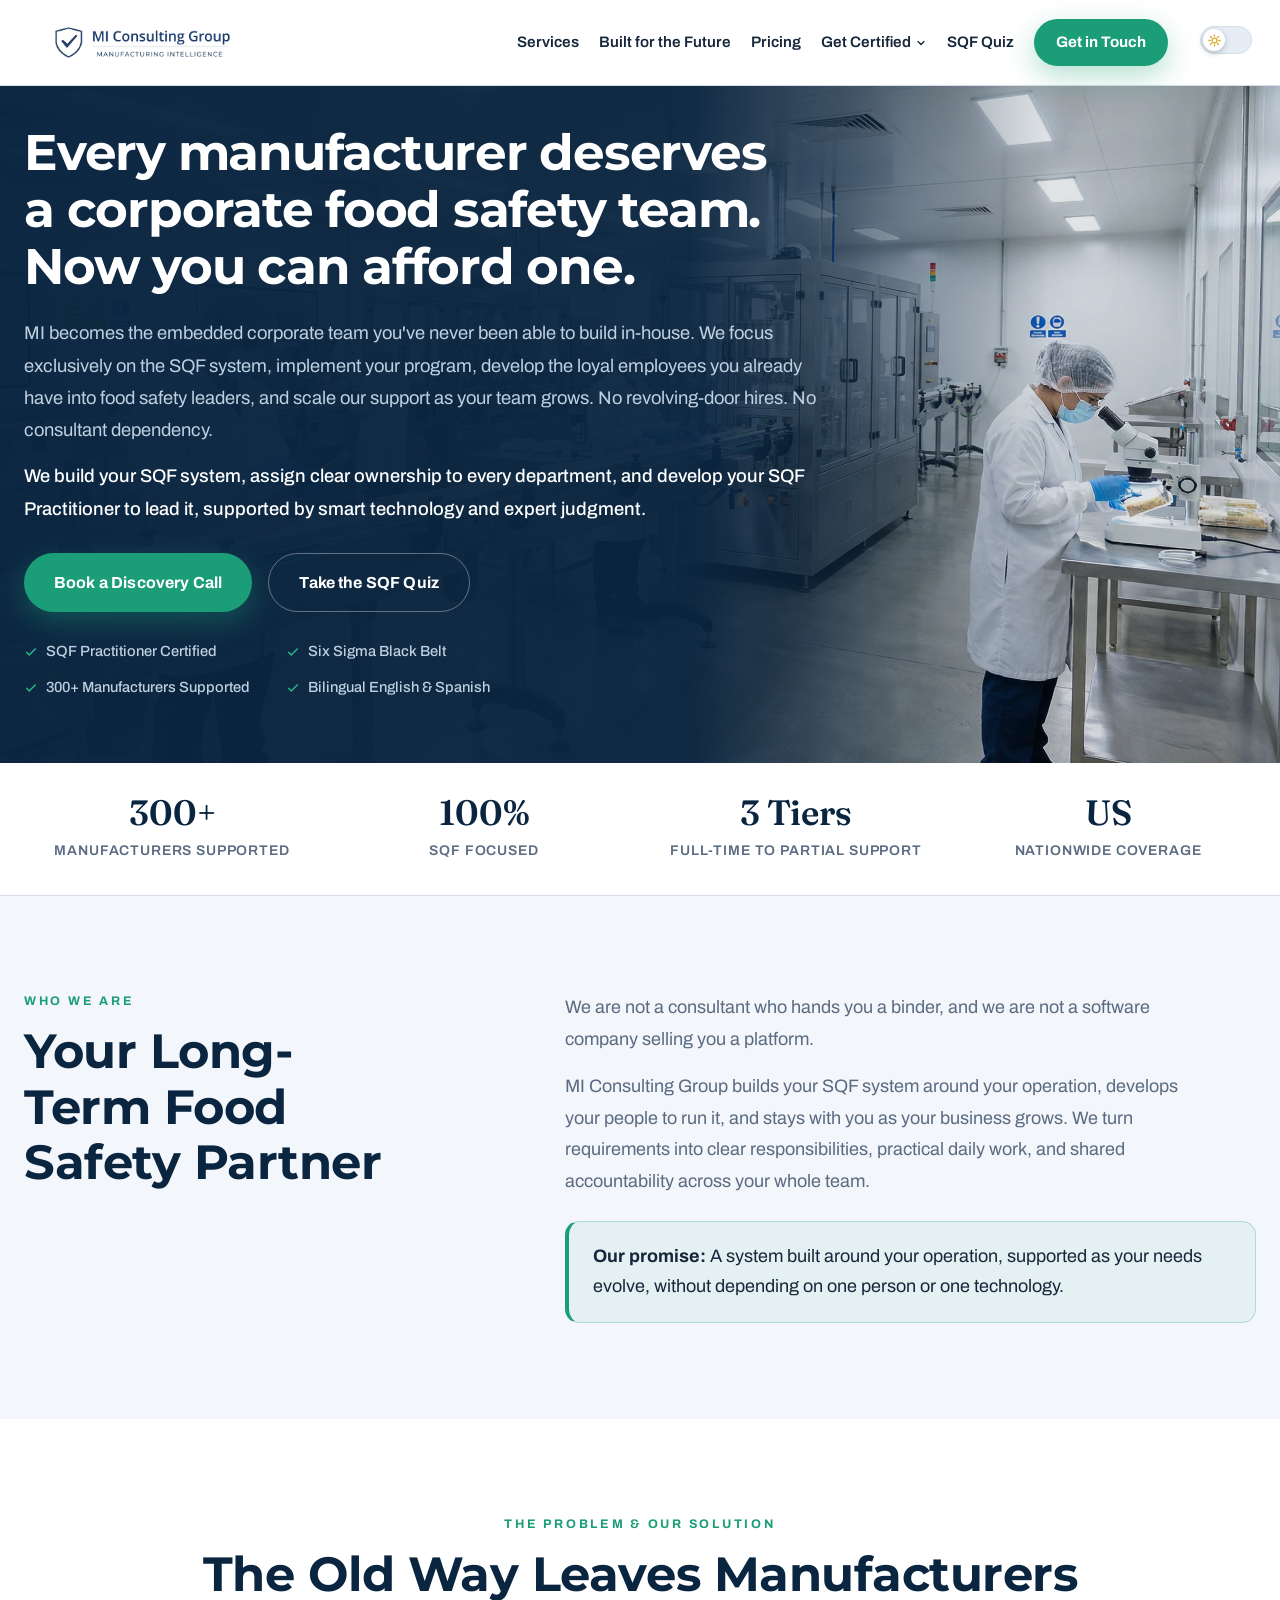
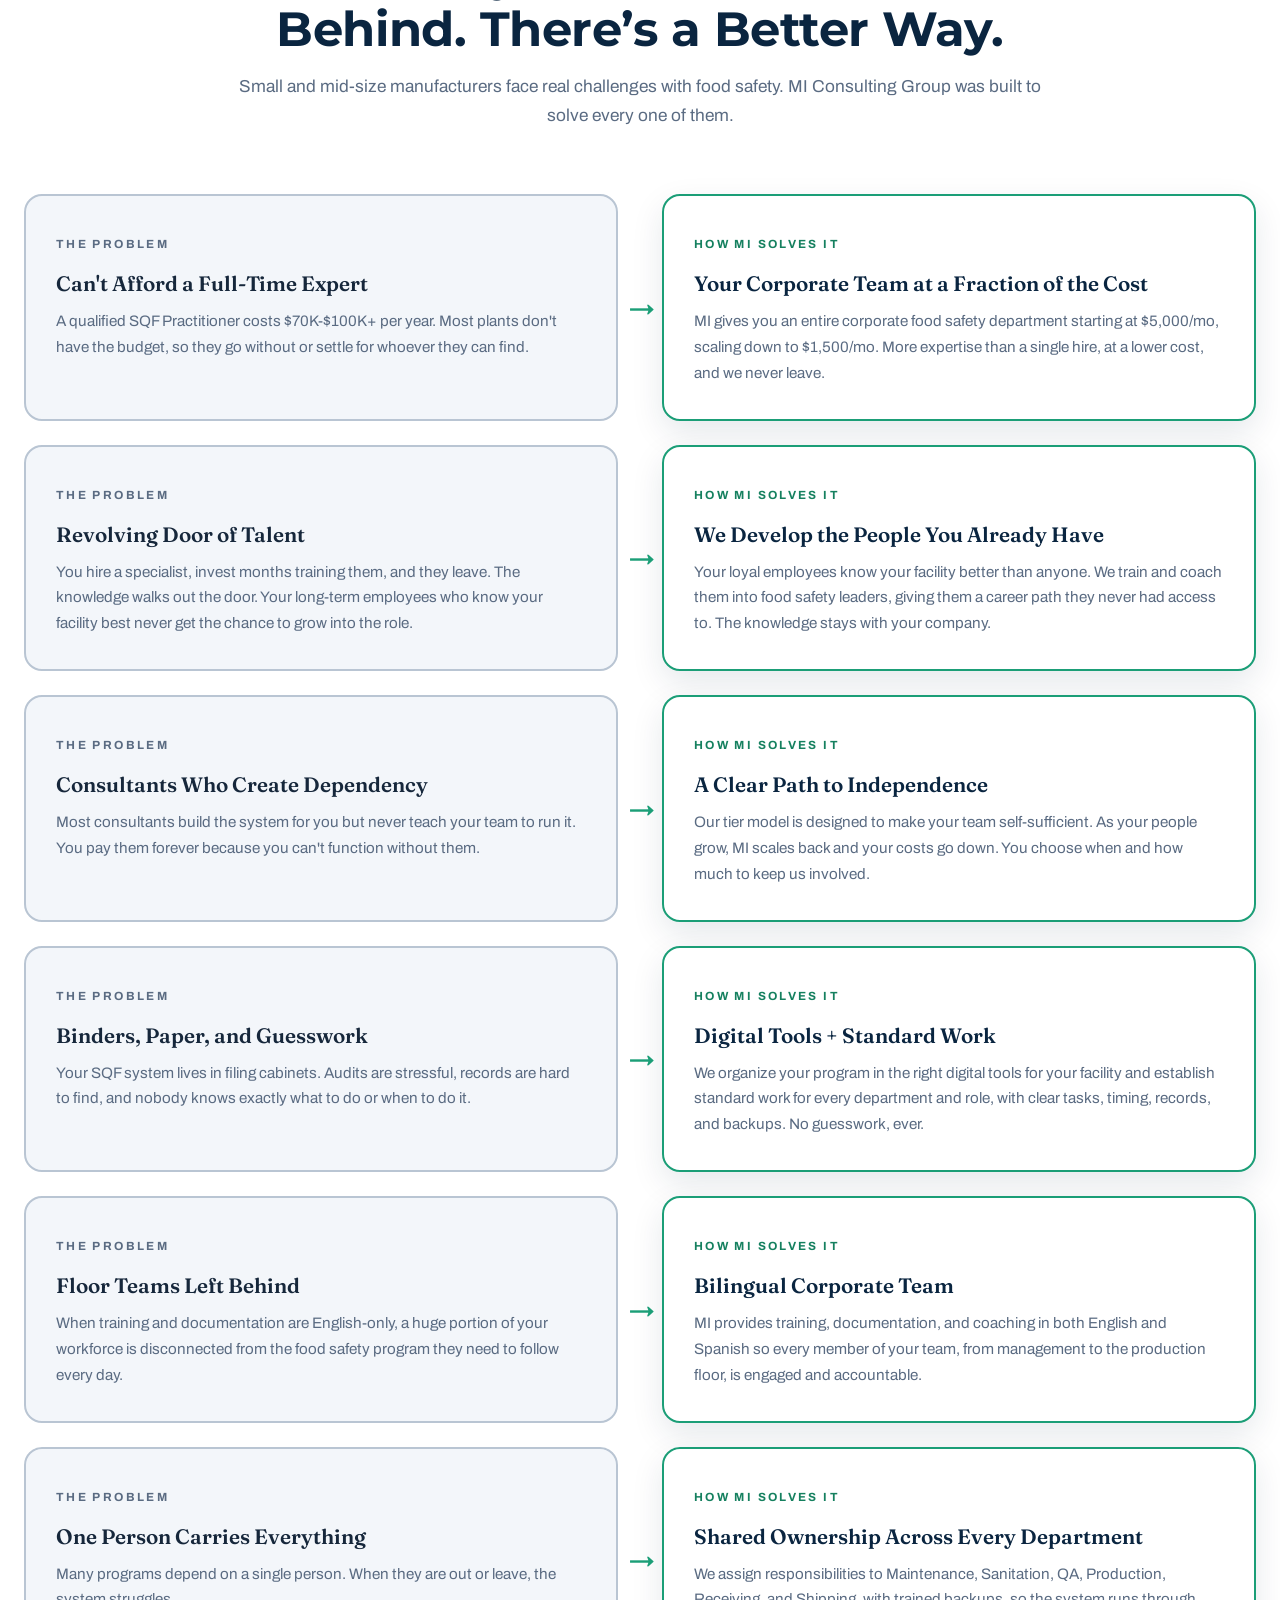
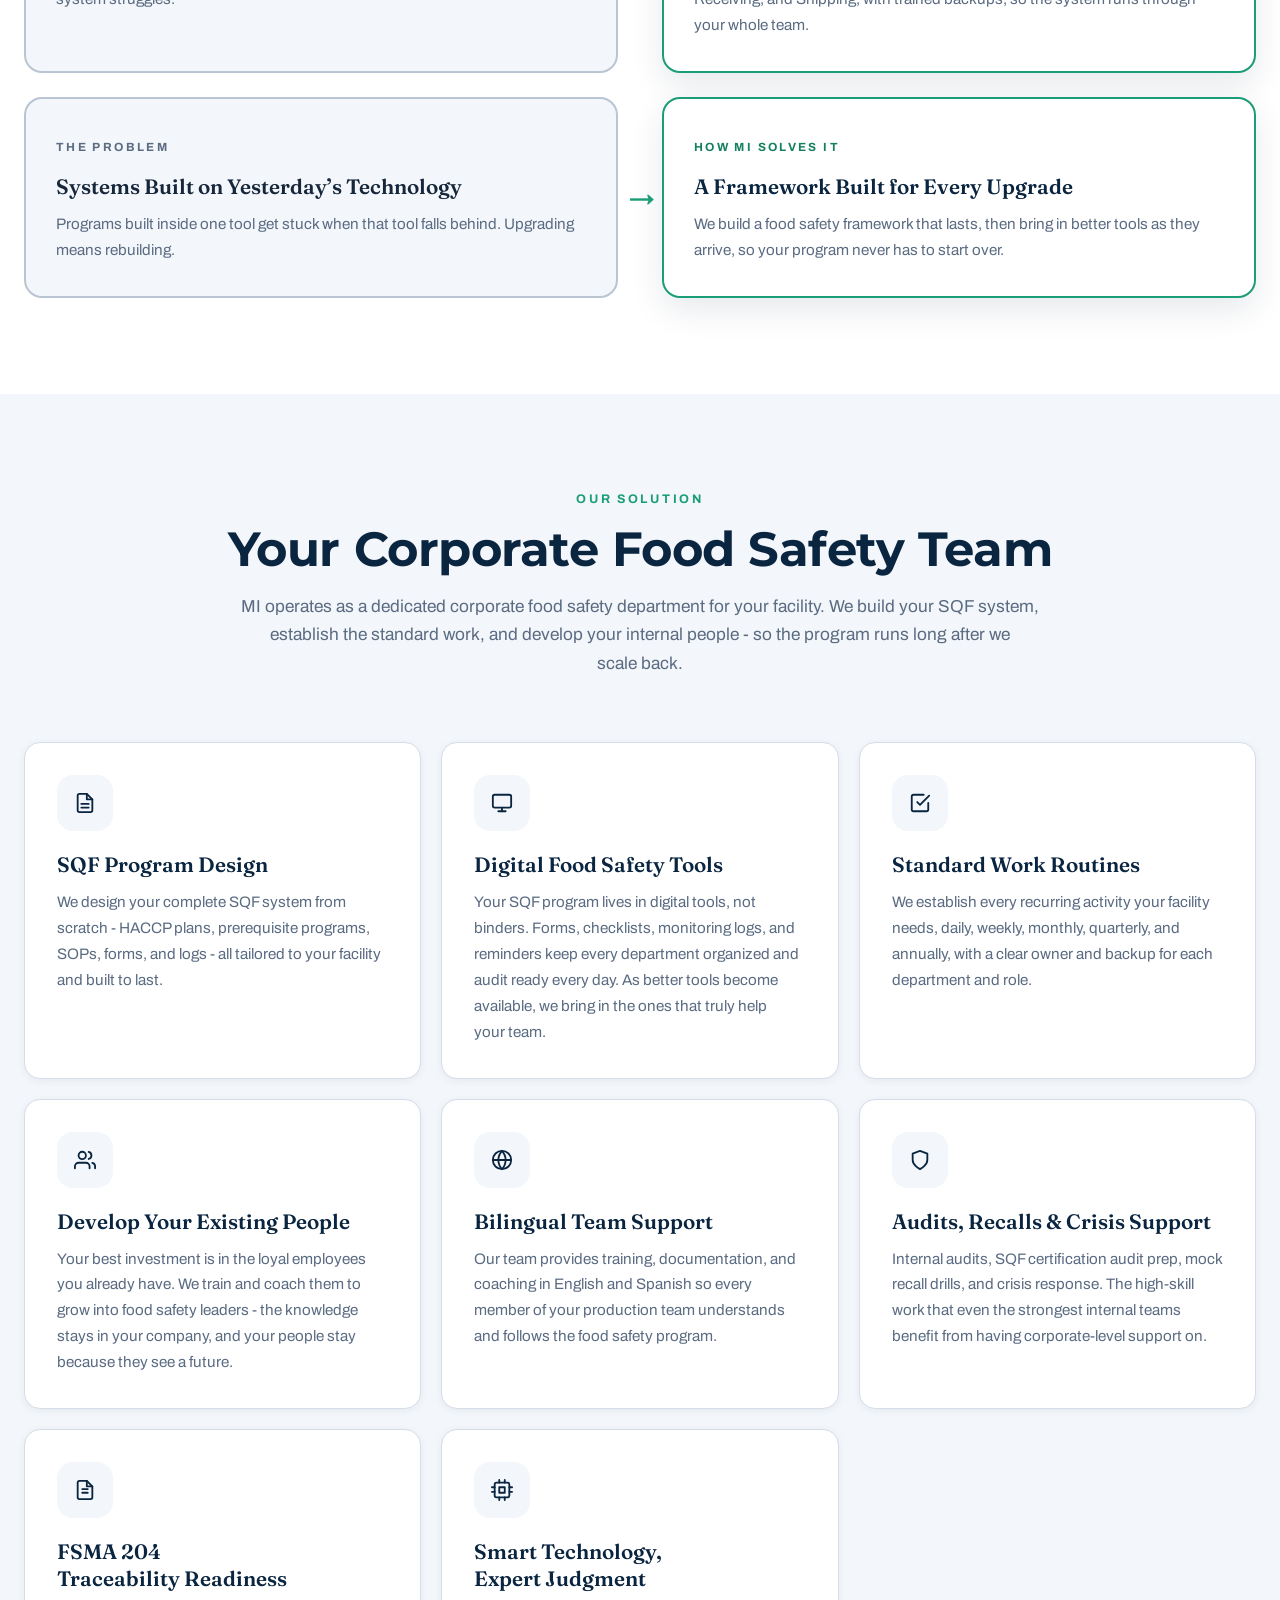
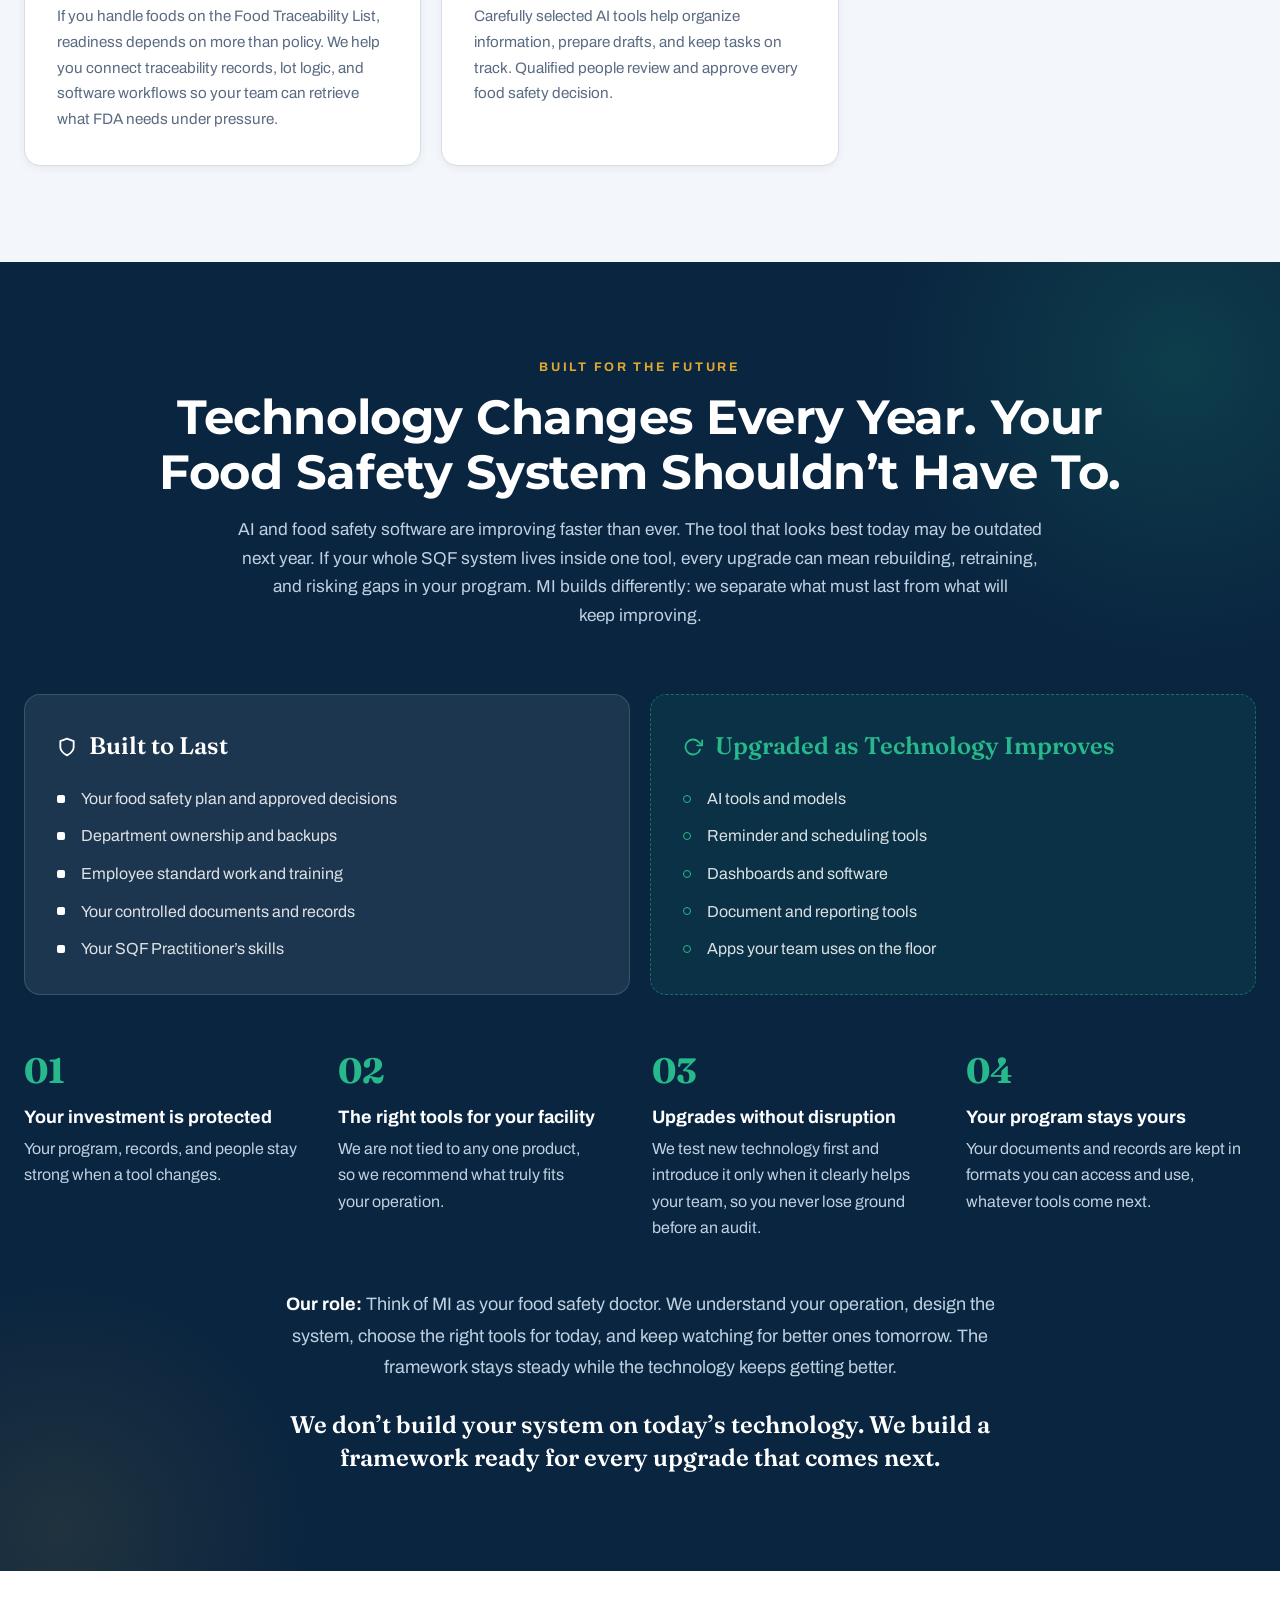
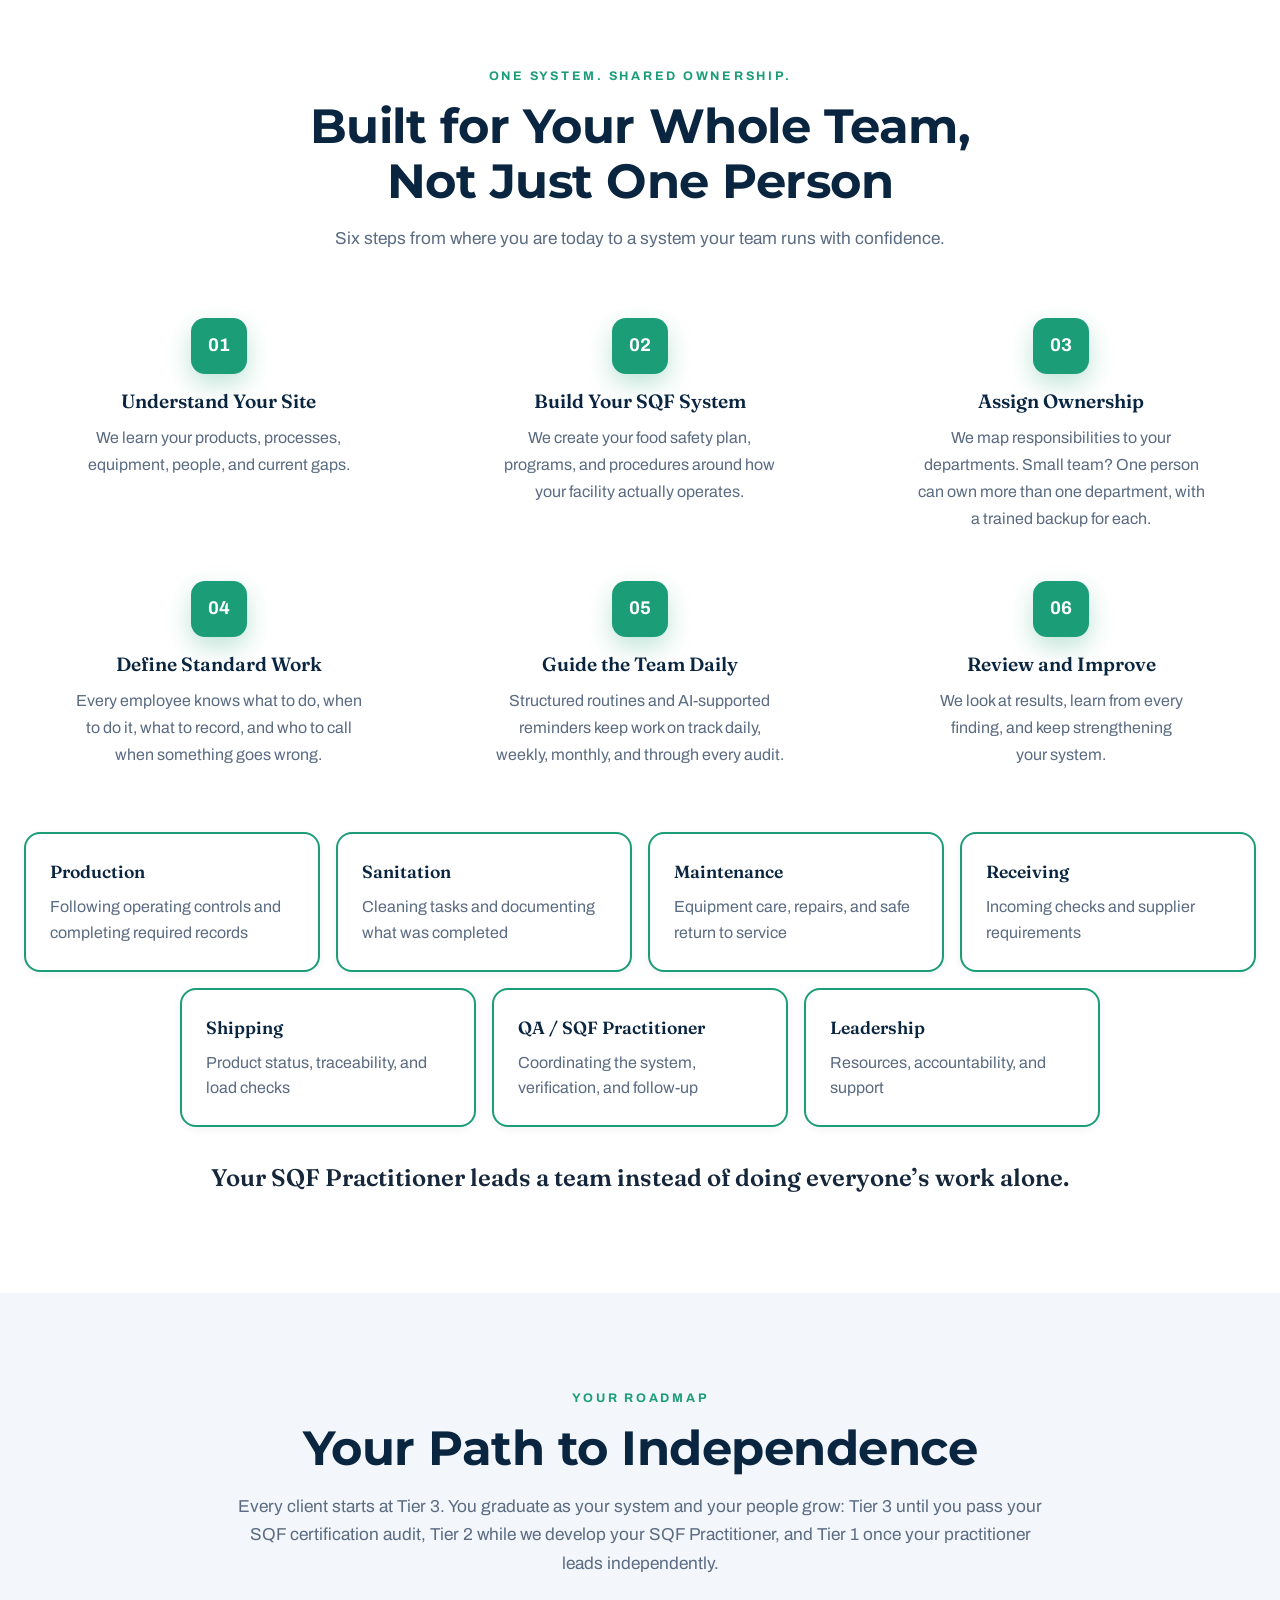
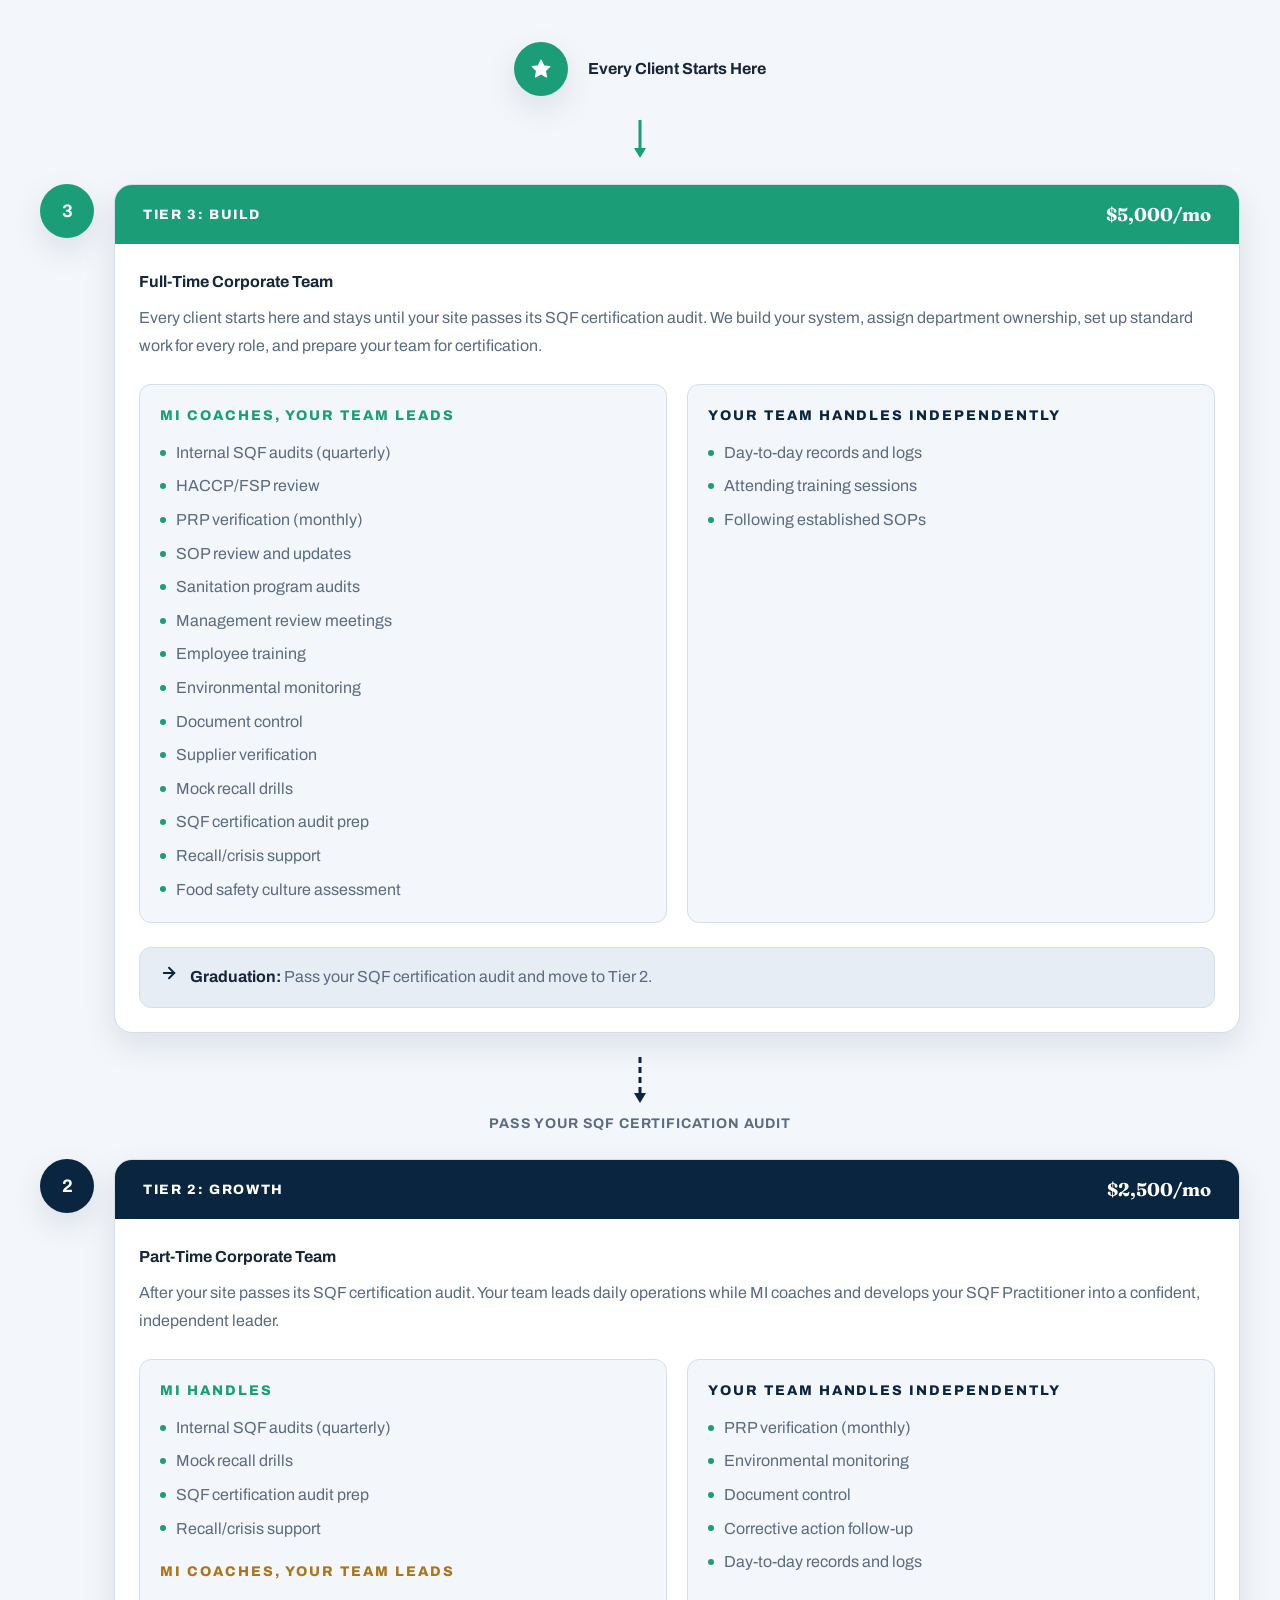
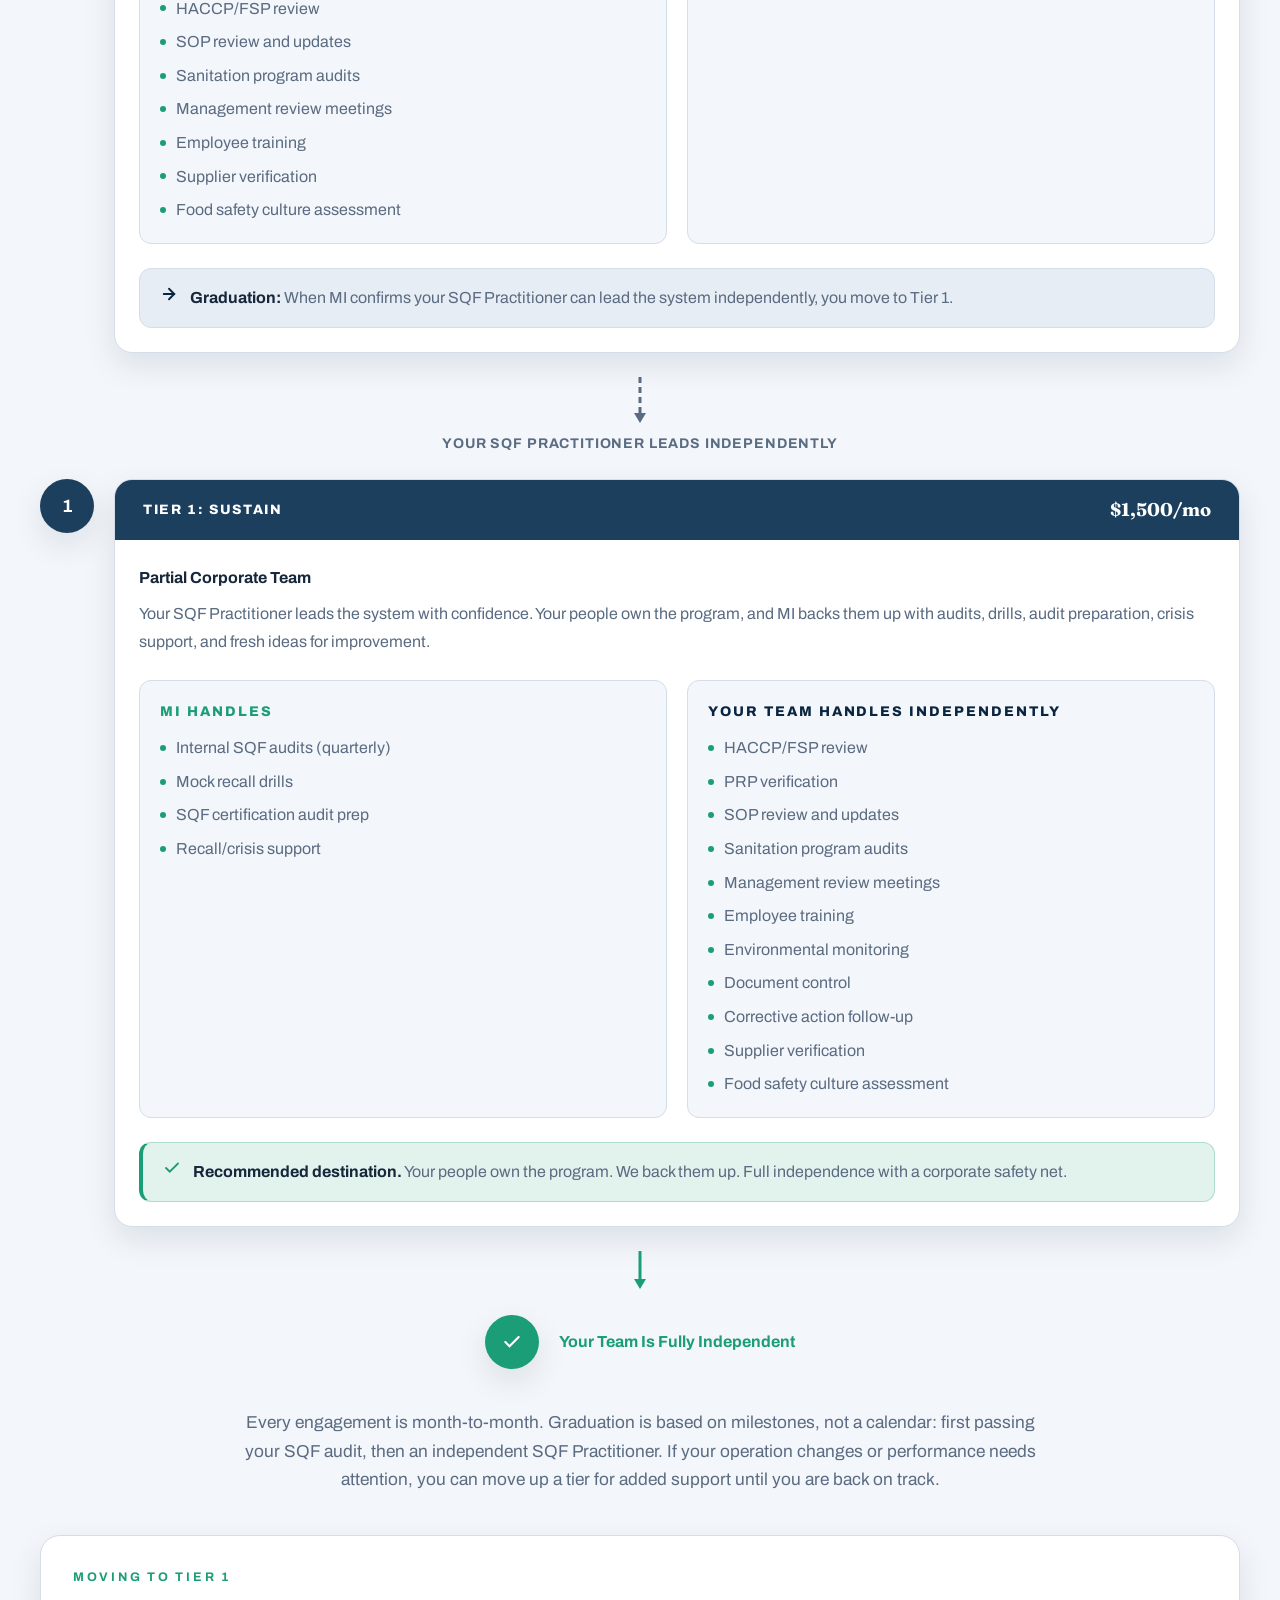
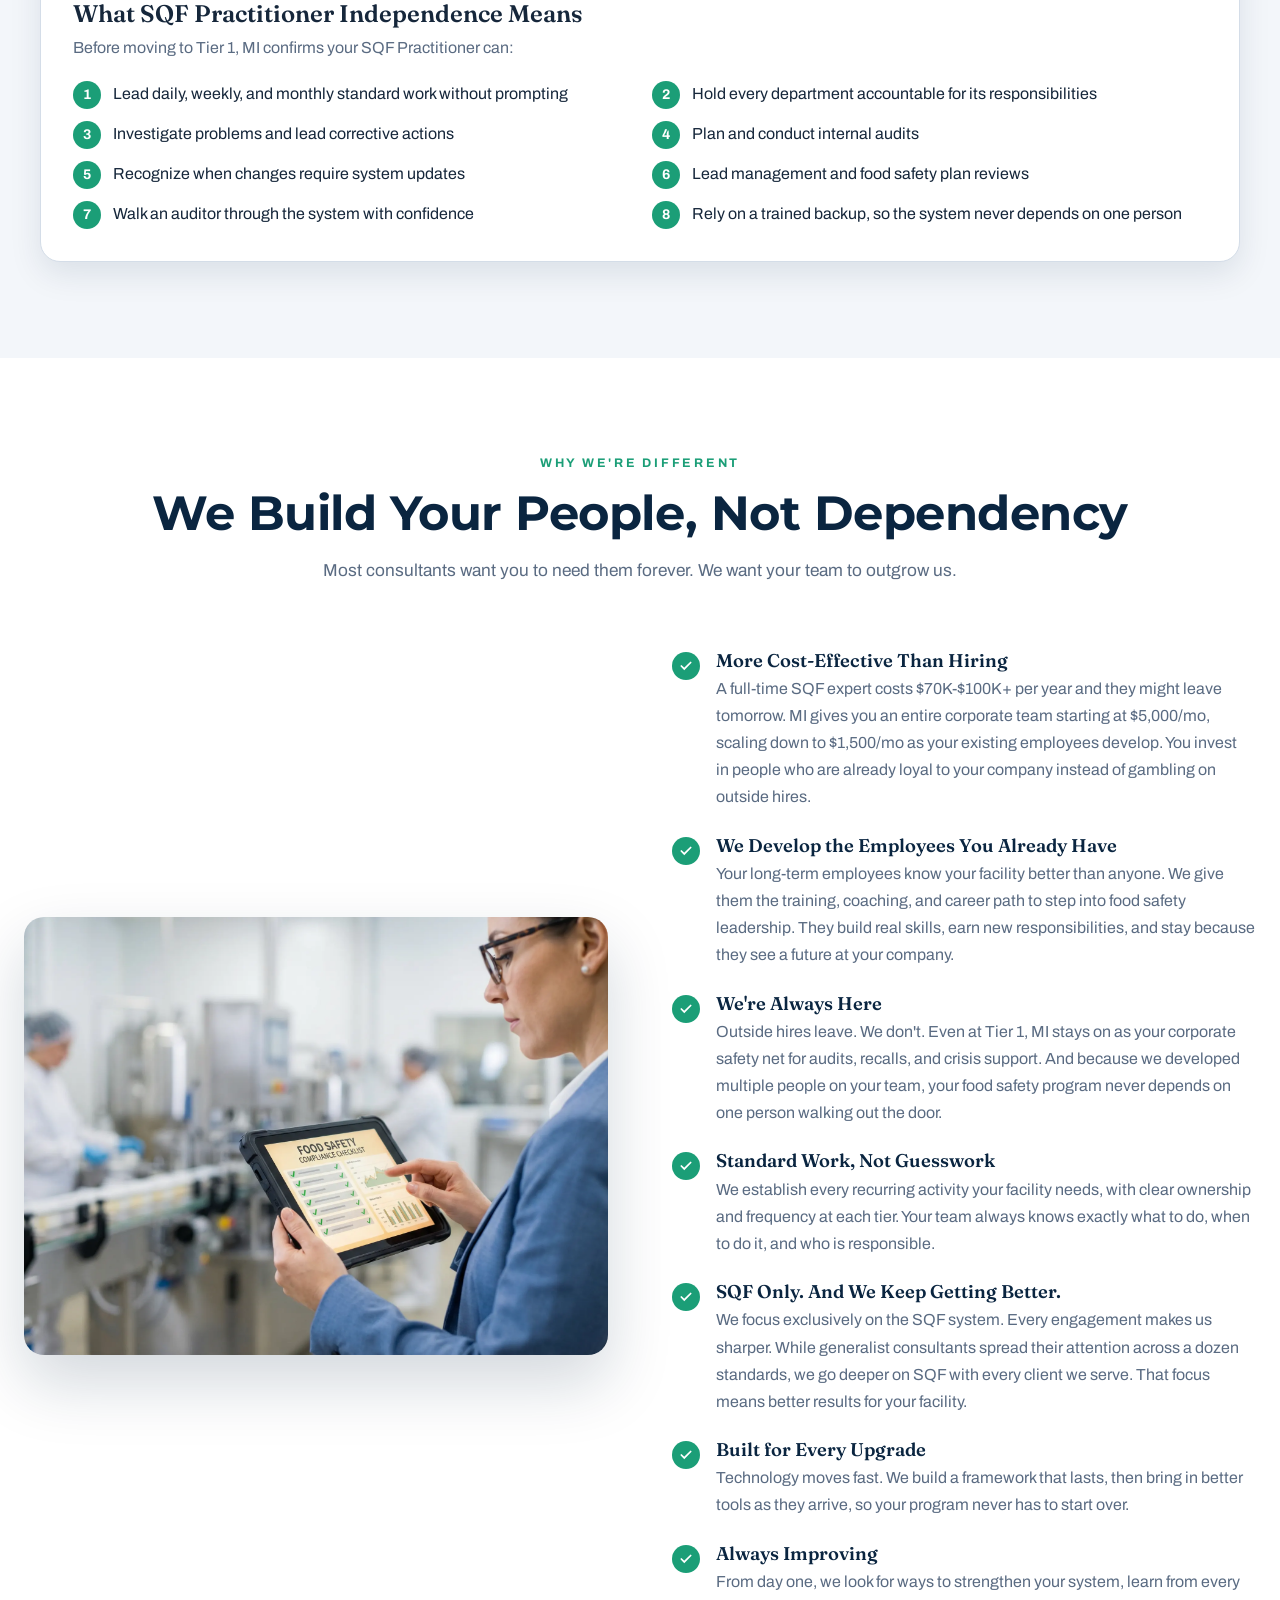
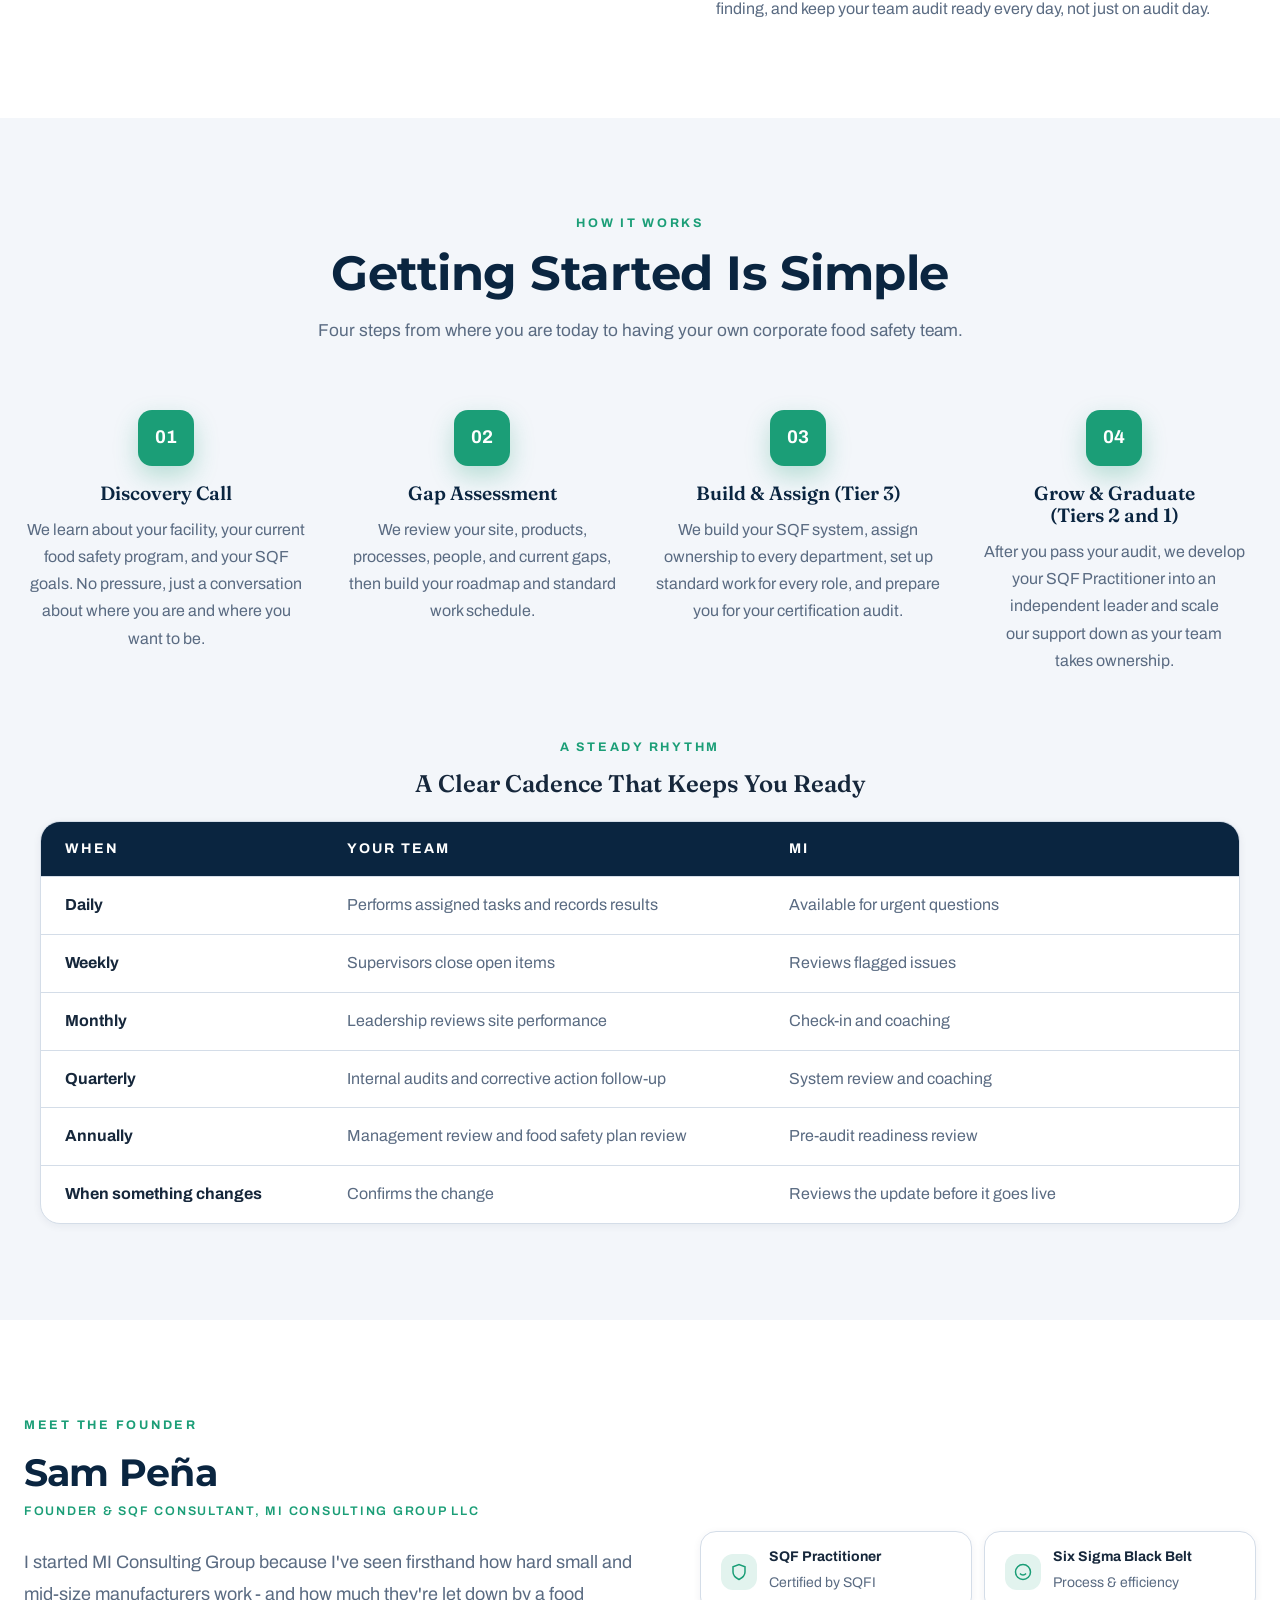
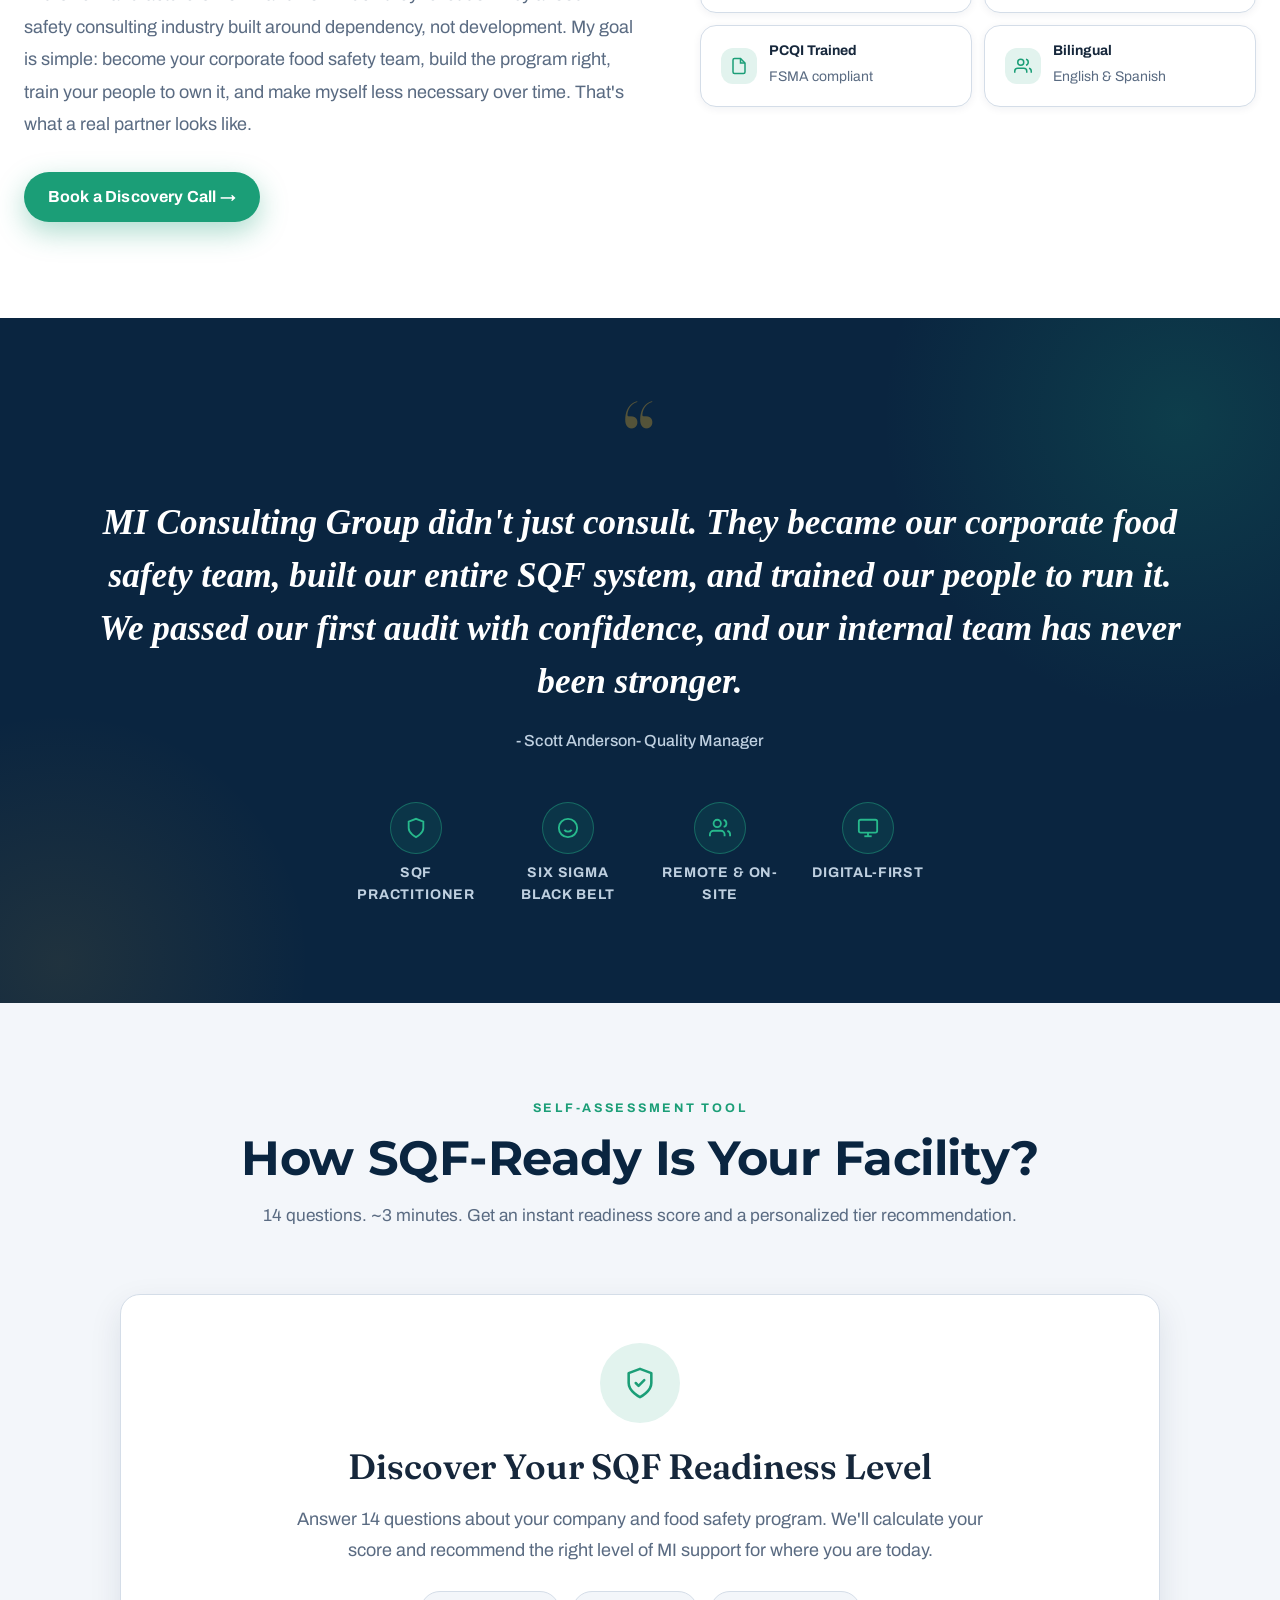
==== commit 4c870901: "Add a light/dark switch to the nav and point sameAs at the LinkedIn page The site followed the visit" ====
--- a/index.html
+++ b/index.html
@@ -1,5 +1,5 @@
 <!DOCTYPE html>
-<html lang="en">
+<html lang="en" data-theme="light">
 <head>
 <meta charset="UTF-8">
 <meta name="viewport" content="width=device-width, initial-scale=1.0">
@@ -73,7 +73,7 @@
     "addressCountry": "US"
   },
   "sameAs": [
-    "https://www.linkedin.com"
+    "https://www.linkedin.com/company/miconsultingroup/"
   ]
 }
 </script>
@@ -206,6 +206,7 @@
   ]
 }
 </script>
+<script>try{if(localStorage.getItem('mi-theme')==='dark')document.documentElement.setAttribute('data-theme','dark')}catch(e){}</script>
 </head>
 <body>
 
@@ -252,9 +253,7 @@
         <li class="nav-item"><a href="#assessment" class="nav-link">SQF Quiz</a></li>
         <li class="nav-item"><a href="#contact" class="nav-link nav-link--cta">Get in Touch</a></li>
         <li class="nav-item">
-          <button class="theme-toggle" data-theme-toggle aria-label="Switch to dark mode">
-            <svg width="18" height="18" viewBox="0 0 24 24" fill="none" stroke="currentColor" stroke-width="2"><path d="M21 12.79A9 9 0 1 1 11.21 3 7 7 0 0 0 21 12.79z"/></svg>
-          </button>
+          <button class="theme-switch" type="button" role="switch" aria-checked="false" aria-label="Dark mode" title="Dark mode" data-theme-toggle><span class="theme-switch__track"><span class="theme-switch__thumb"><svg class="theme-switch__icon theme-switch__icon--sun" width="13" height="13" viewBox="0 0 24 24" fill="none" stroke="currentColor" stroke-width="2.4" stroke-linecap="round" aria-hidden="true"><circle cx="12" cy="12" r="4.5"/><path d="M12 1.5v2.5M12 20v2.5M4.6 4.6l1.8 1.8M17.6 17.6l1.8 1.8M1.5 12H4M20 12h2.5M4.6 19.4l1.8-1.8M17.6 6.4l1.8-1.8"/></svg><svg class="theme-switch__icon theme-switch__icon--moon" width="13" height="13" viewBox="0 0 24 24" fill="currentColor" aria-hidden="true"><path d="M21 12.79A9 9 0 1 1 11.21 3 7 7 0 0 0 21 12.79z"/></svg></span></span></button>
         </li>
       </ul>
     </nav>
@@ -1508,25 +1507,7 @@
 ════════════════════════════════════════ -->
 <script>
 /* Dark mode toggle */
-(function(){
-  var btn = document.querySelector('[data-theme-toggle]');
-  var root = document.documentElement;
-  var theme = matchMedia('(prefers-color-scheme:dark)').matches ? 'dark' : 'light';
-  root.setAttribute('data-theme', theme);
-  function updateIcon() {
-    if (!btn) return;
-    btn.innerHTML = theme === 'dark'
-      ? '<svg width="18" height="18" viewBox="0 0 24 24" fill="none" stroke="currentColor" stroke-width="2"><circle cx="12" cy="12" r="5"/><path d="M12 1v2M12 21v2M4.22 4.22l1.42 1.42M18.36 18.36l1.42 1.42M1 12h2M21 12h2M4.22 19.78l1.42-1.42M18.36 5.64l1.42-1.42"/></svg>'
-      : '<svg width="18" height="18" viewBox="0 0 24 24" fill="none" stroke="currentColor" stroke-width="2"><path d="M21 12.79A9 9 0 1 1 11.21 3 7 7 0 0 0 21 12.79z"/></svg>';
-    btn.setAttribute('aria-label', 'Switch to ' + (theme==='dark' ? 'light' : 'dark') + ' mode');
-  }
-  updateIcon();
-  if (btn) btn.addEventListener('click', function(){
-    theme = theme === 'dark' ? 'light' : 'dark';
-    root.setAttribute('data-theme', theme);
-    updateIcon();
-  });
-})();
+(function(){var btn=document.querySelector('[data-theme-toggle]'),root=document.documentElement,t='light';try{if(localStorage.getItem('mi-theme')==='dark')t='dark';}catch(e){}function apply(){root.setAttribute('data-theme',t);if(btn)btn.setAttribute('aria-checked',t==='dark'?'true':'false');}apply();if(btn)btn.addEventListener('click',function(){t=t==='dark'?'light':'dark';apply();try{localStorage.setItem('mi-theme',t);}catch(e){}});})();
 
 /* Mobile menu */
 (function(){
--- a/style.css
+++ b/style.css
@@ -2220,3 +2220,18 @@
 .form-consent { margin-top: var(--space-3); font-size: var(--text-xs); color: var(--color-text-muted); max-width: none; }
 .form-consent a { color: var(--color-accent-hover); font-weight: 600; text-decoration: underline; text-underline-offset: 2px; }
 [data-theme="dark"] .form-consent a { color: var(--color-accent); }
+
+/* Theme switch (light by default; the choice is saved in localStorage "mi-theme") */
+.theme-switch { display:inline-flex; align-items:center; padding:4px; margin-left:var(--space-2); background:none; border:0; cursor:pointer; flex-shrink:0; }
+.theme-switch__track { position:relative; width:52px; height:28px; border-radius:100px; background:#E7EDF4; border:1px solid #D4DDE8; transition:background .25s ease, border-color .25s ease; }
+.theme-switch__thumb { position:absolute; top:2px; left:2px; width:22px; height:22px; border-radius:50%; background:#fff; color:#E0A82E; box-shadow:0 2px 6px rgba(10,37,64,.25); display:flex; align-items:center; justify-content:center; transition:transform .25s ease, background .25s ease, color .25s ease; }
+.theme-switch__icon--moon { display:none; }
+.theme-switch:hover .theme-switch__track { border-color:#1B9E77; }
+.theme-switch:focus-visible { outline:none; }
+.theme-switch:focus-visible .theme-switch__track { box-shadow:0 0 0 3px rgba(27,158,119,.35); }
+[data-theme="dark"] .theme-switch__track { background:#1B9E77; border-color:#1B9E77; }
+[data-theme="dark"] .theme-switch__thumb { transform:translateX(24px); background:#0A2540; color:#BFD0E0; }
+[data-theme="dark"] .theme-switch__icon--sun { display:none; }
+[data-theme="dark"] .theme-switch__icon--moon { display:block; }
+@media (prefers-reduced-motion: reduce) { .theme-switch__track, .theme-switch__thumb { transition:none; } }
+@media (max-width: 900px) { .theme-switch { margin:var(--space-3) 0 0 var(--space-2); } }
